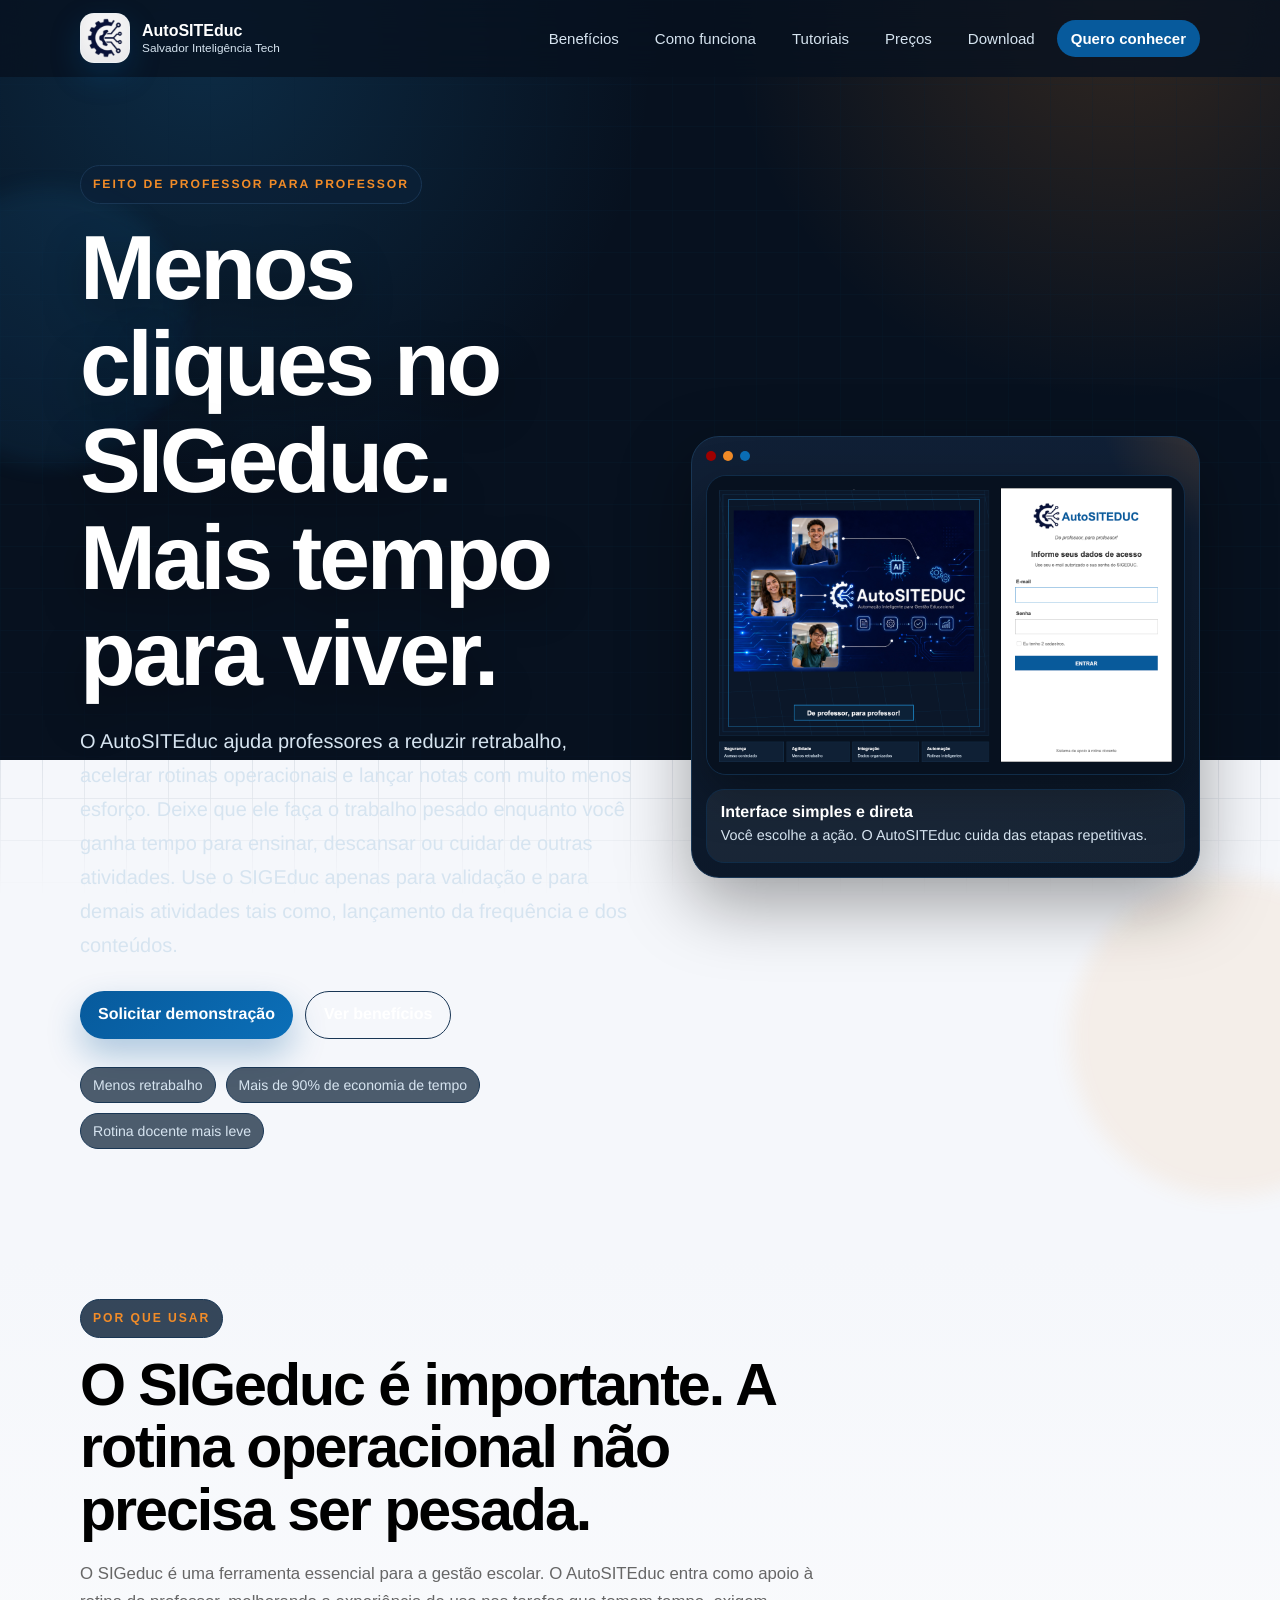
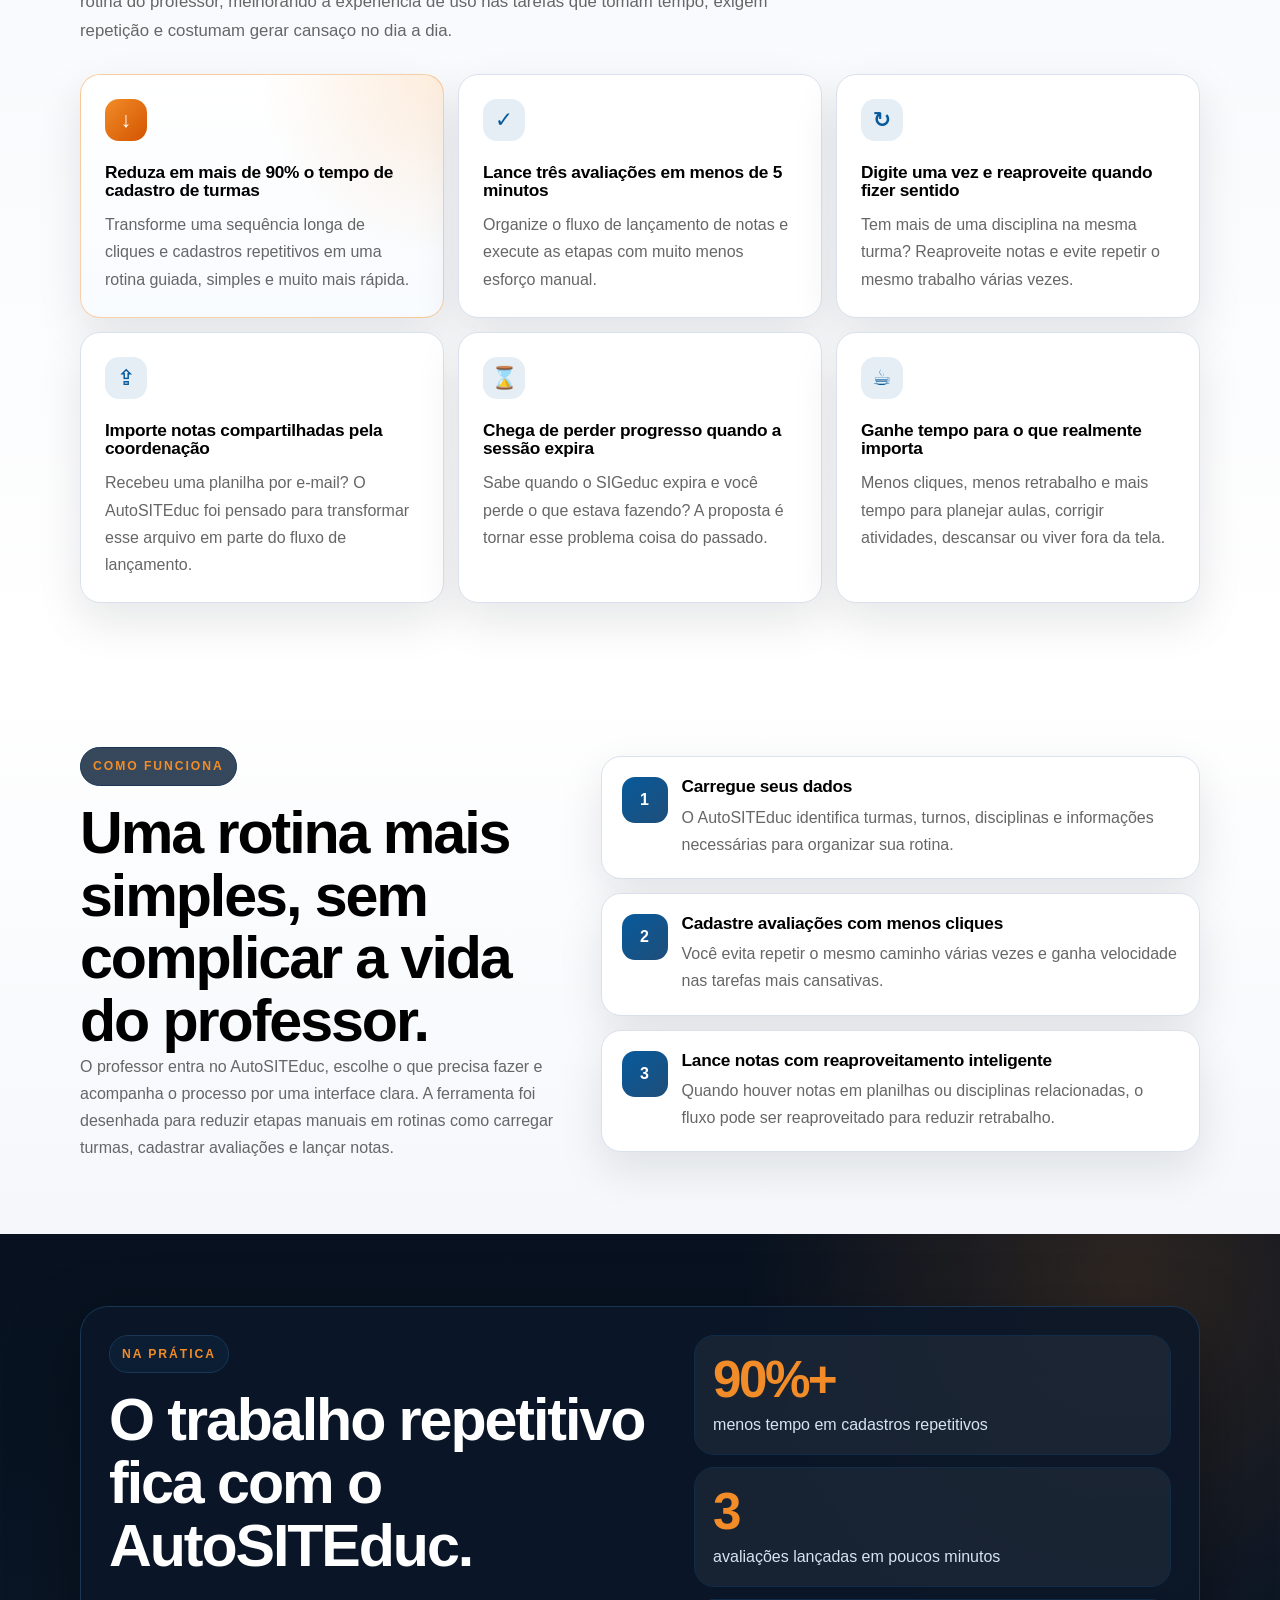
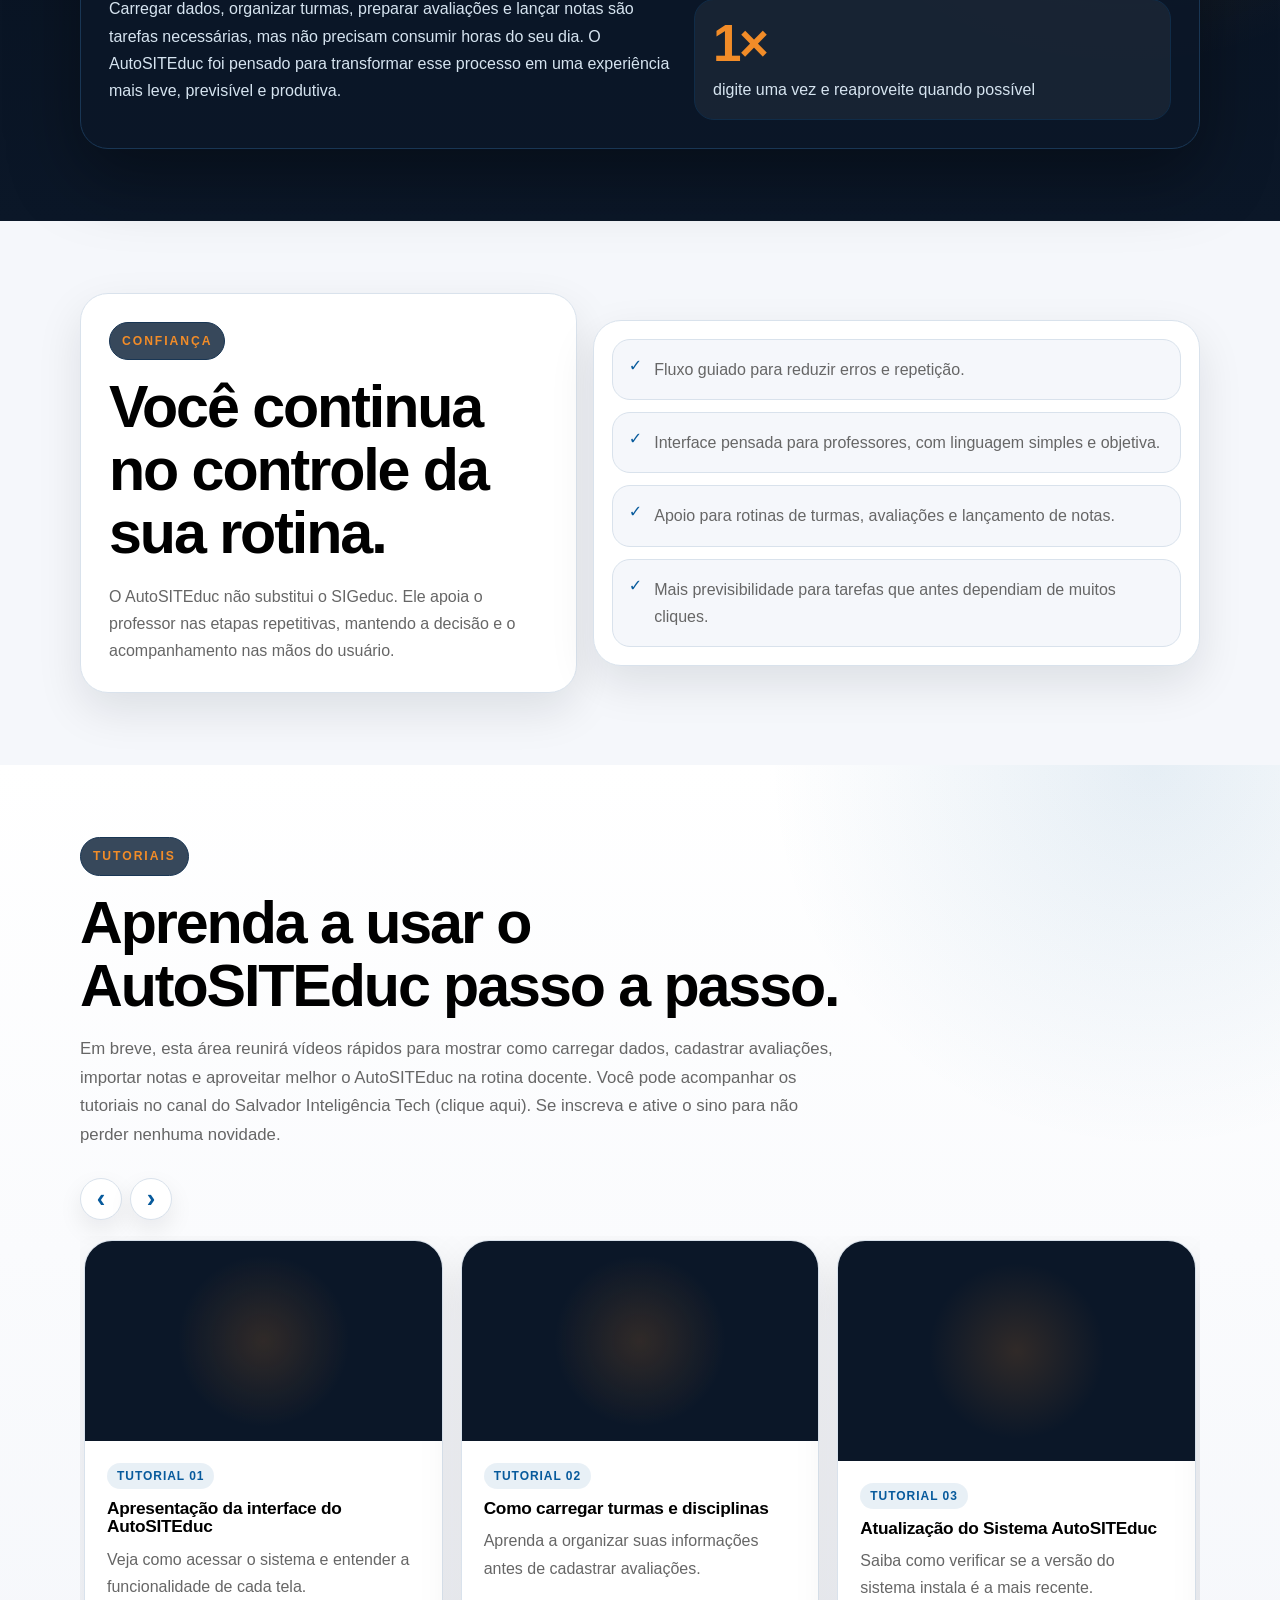
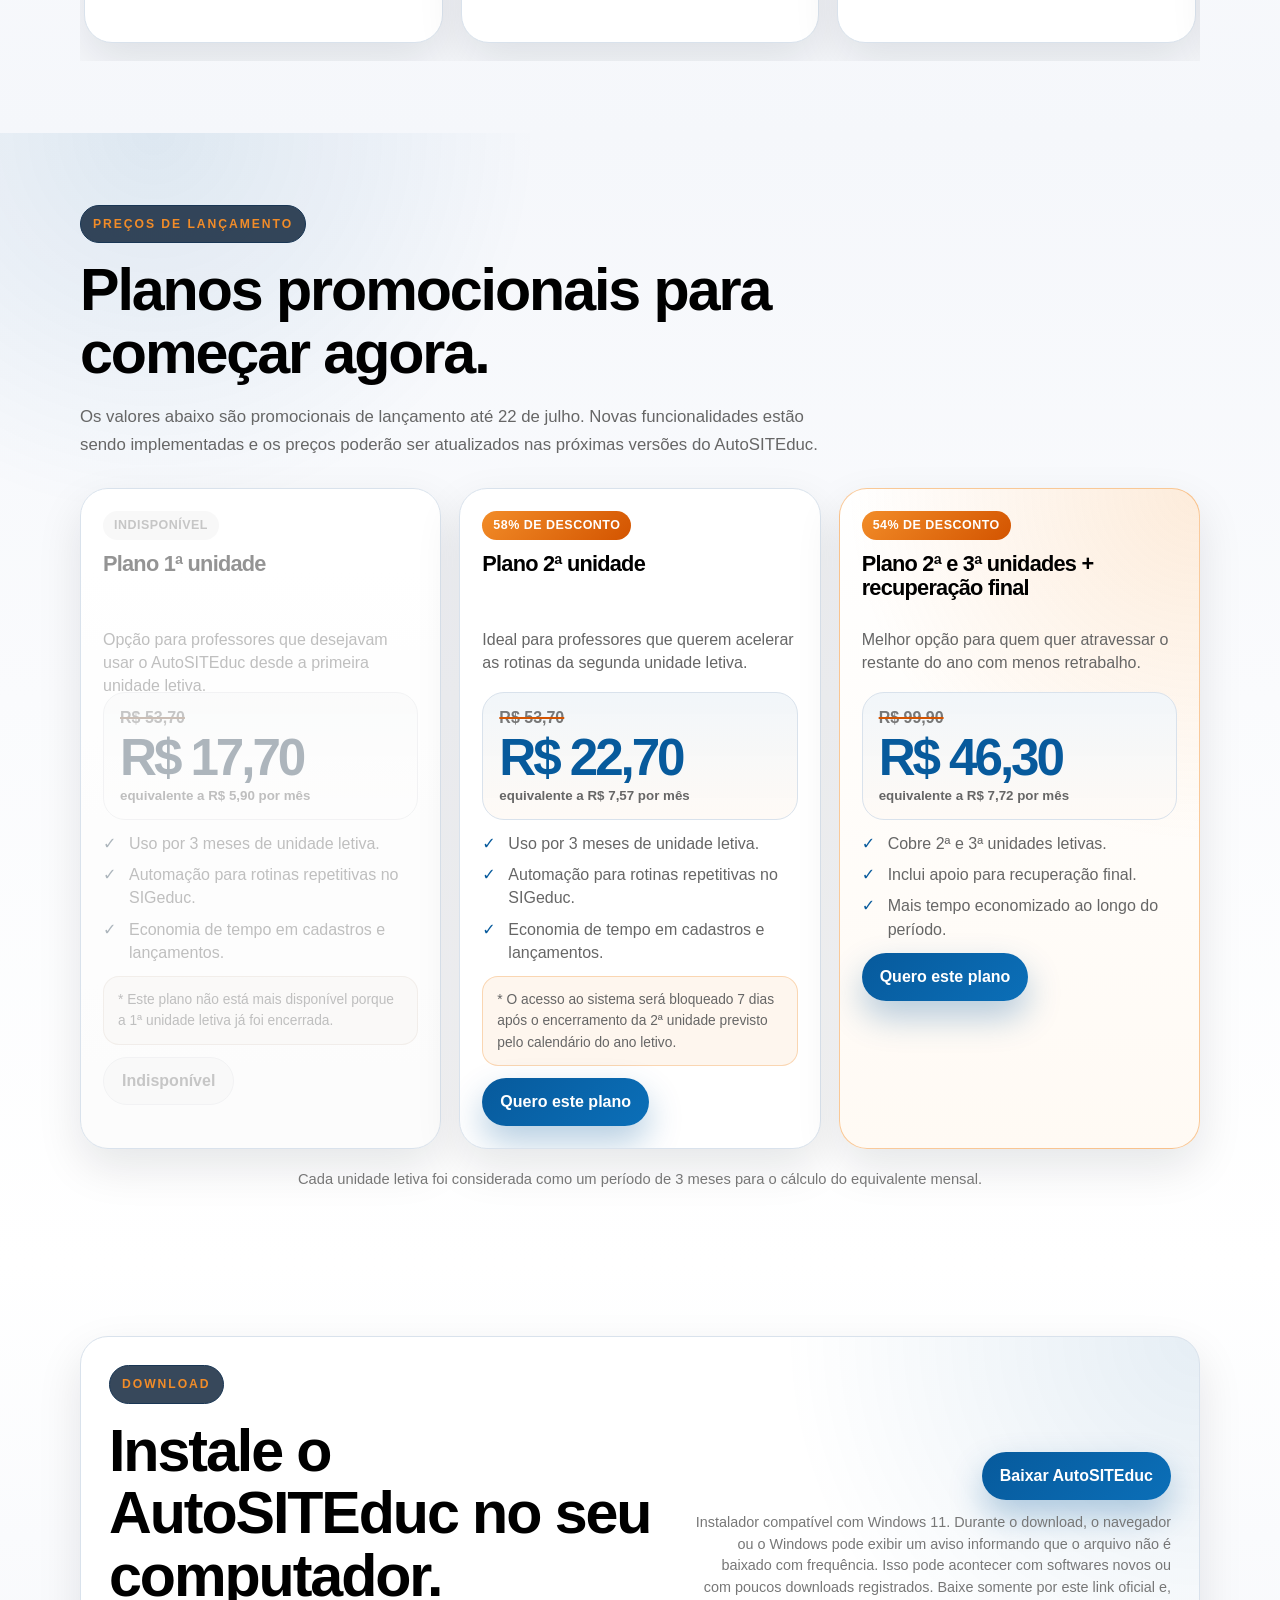
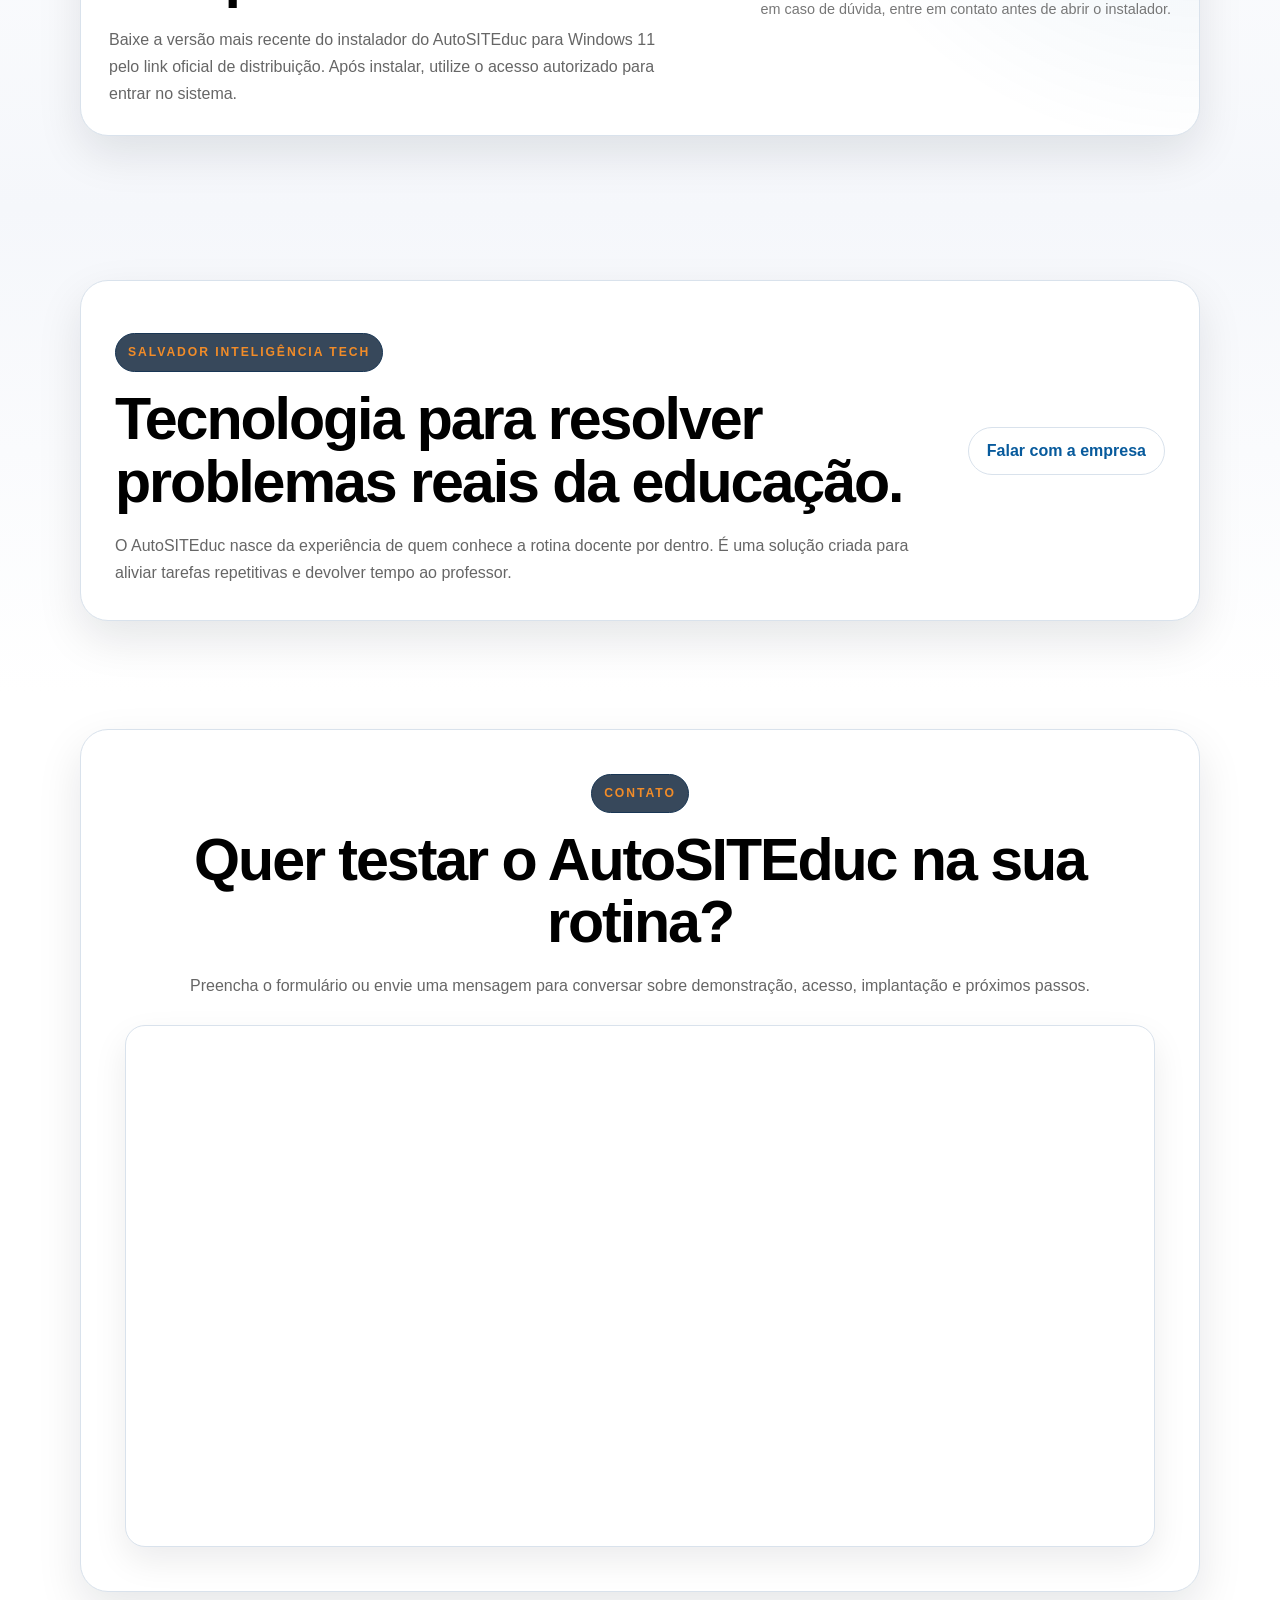
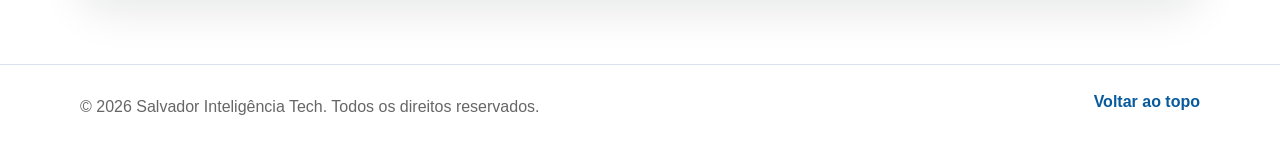
==== autositeduc/index.html @ c1555f50 "Agenda novos preços e atualiza download para v0.1.3" ====
<!doctype html>
<html lang="pt-BR">

<head>
  <meta charset="utf-8" />
  <meta name="viewport" content="width=device-width, initial-scale=1" />
  <meta name="theme-color" content="#07111f" />
  <title>AutoSITEduc | Menos cliques no SIGeduc, mais tempo para ensinar</title>
  <meta name="description"
    content="AutoSITEduc é uma ferramenta de apoio à rotina docente que reduz retrabalho, automatiza etapas repetitivas no SIGeduc e ajuda professores a economizar tempo no lançamento de notas." />
  <meta property="og:title" content="AutoSITEduc | Salvador Inteligência Tech" />
  <meta property="og:description"
    content="Menos cliques, menos retrabalho e mais tempo para o professor. Uma solução feita de professor para professor." />
  <meta property="og:type" content="website" />
  <link rel="icon" href="../assets/favicon.svg" type="image/svg+xml" />
  <link rel="stylesheet" href="../assets/styles.css?v=20260712-scheduled-pricing" />
</head>

<body>
  <a class="skip-link" href="#conteudo">Ir para o conteúdo</a>

  <header class="site-header" data-header>
    <nav class="nav" aria-label="Navegação principal">
      <a class="brand" href="#inicio" aria-label="AutoSITEduc - início">
        <span class="brand-logo-wrap"><img class="brand-logo" src="../assets/logo-autositeduc.png"
            alt="AutoSITEduc" /></span>
        <span class="brand-text">
          <strong>AutoSITEduc</strong>
          <small>Salvador Inteligência Tech</small>
        </span>
      </a>

      <button class="nav-toggle" type="button" aria-expanded="false" aria-controls="menu" data-nav-toggle>
        <span></span><span></span><span></span>
        <span class="sr-only">Abrir menu</span>
      </button>

      <div class="nav-menu" id="menu" data-nav-menu>
        <a href="#beneficios">Benefícios</a>
        <a href="#como-funciona">Como funciona</a>
        <a href="#tutoriais">Tutoriais</a>
        <a href="#precos">Preços</a>
        <a href="#download">Download</a>
        <a href="#contato" class="nav-cta">Quero conhecer</a>
      </div>
    </nav>
  </header>

  <main id="conteudo">
    <section class="hero" id="inicio">
      <div class="hero-glow hero-glow-one" aria-hidden="true"></div>
      <div class="hero-glow hero-glow-two" aria-hidden="true"></div>

      <div class="container hero-grid">
        <div class="hero-copy reveal">
          <p class="eyebrow">Feito de professor para professor</p>
          <h1 class="hero-title">Menos cliques no SIGeduc. Mais tempo para viver.</h1>
          <p class="hero-lead">
            O AutoSITEduc ajuda professores a reduzir retrabalho, acelerar rotinas operacionais e lançar notas com muito
            menos esforço. Deixe que ele faça o trabalho pesado enquanto você ganha tempo para ensinar, descansar ou
            cuidar de outras atividades. Use o SIGEduc apenas para validação e para demais atividades tais como,
            lançamento
            da frequência e dos conteúdos.
          </p>
          <div class="hero-actions">
            <a class="button button-primary" href="#contato">Solicitar demonstração</a>
            <a class="button button-ghost" href="#beneficios">Ver benefícios</a>
          </div>
          <div class="trust-row" aria-label="Diferenciais principais">
            <span>Menos retrabalho</span>
            <span>Mais de 90% de economia de tempo</span>
            <span>Rotina docente mais leve</span>
          </div>
        </div>

        <div class="app-preview reveal" aria-label="Tela de login do AutoSITEduc">
          <div class="preview-window-bar">
            <span></span><span></span><span></span>
          </div>
          <img src="../assets/login-tela.jpg" alt="Tela de login do software AutoSITEduc" />
          <div class="preview-caption">
            <strong>Interface simples e direta</strong>
            <span>Você escolhe a ação. O AutoSITEduc cuida das etapas repetitivas.</span>
          </div>
        </div>
      </div>
    </section>

    <section class="section section-tight benefits-section" id="beneficios">
      <div class="container">
        <div class="section-heading reveal">
          <p class="eyebrow">Por que usar</p>
          <h2>O SIGeduc é importante. A rotina operacional não precisa ser pesada.</h2>
          <p>
            O SIGeduc é uma ferramenta essencial para a gestão escolar. O AutoSITEduc entra como apoio à rotina do
            professor, melhorando a experiência de uso nas tarefas que tomam tempo, exigem repetição e costumam gerar
            cansaço no dia a dia.
          </p>
        </div>

        <div class="benefit-grid">
          <article class="benefit-card benefit-card-highlight reveal">
            <span class="benefit-icon">↓</span>
            <h3>Reduza em mais de 90% o tempo de cadastro de turmas</h3>
            <p>
              Transforme uma sequência longa de cliques e cadastros repetitivos em uma rotina guiada, simples e muito
              mais
              rápida.
            </p>
          </article>

          <article class="benefit-card reveal">
            <span class="benefit-icon">✓</span>
            <h3>Lance três avaliações em menos de 5 minutos</h3>
            <p>
              Organize o fluxo de lançamento de notas e execute as etapas com muito menos esforço manual.
            </p>
          </article>

          <article class="benefit-card reveal">
            <span class="benefit-icon">↻</span>
            <h3>Digite uma vez e reaproveite quando fizer sentido</h3>
            <p>
              Tem mais de uma disciplina na mesma turma? Reaproveite notas e evite repetir o mesmo trabalho várias
              vezes.
            </p>
          </article>

          <article class="benefit-card reveal">
            <span class="benefit-icon">⇪</span>
            <h3>Importe notas compartilhadas pela coordenação</h3>
            <p>
              Recebeu uma planilha por e-mail? O AutoSITEduc foi pensado para transformar esse arquivo em parte do fluxo
              de lançamento.
            </p>
          </article>

          <article class="benefit-card reveal">
            <span class="benefit-icon">⌛</span>
            <h3>Chega de perder progresso quando a sessão expira</h3>
            <p>
              Sabe quando o SIGeduc expira e você perde o que estava fazendo? A proposta é tornar esse problema coisa do
              passado.
            </p>
          </article>

          <article class="benefit-card reveal">
            <span class="benefit-icon">☕</span>
            <h3>Ganhe tempo para o que realmente importa</h3>
            <p>
              Menos cliques, menos retrabalho e mais tempo para planejar aulas, corrigir atividades, descansar ou viver
              fora da tela.
            </p>
          </article>
        </div>
      </div>
    </section>

    <section class="section split-section" id="como-funciona">
      <div class="container split-grid">
        <div class="reveal">
          <p class="eyebrow">Como funciona</p>
          <h2>Uma rotina mais simples, sem complicar a vida do professor.</h2>
          <p>
            O professor entra no AutoSITEduc, escolhe o que precisa fazer e acompanha o processo por uma interface
            clara.
            A ferramenta foi desenhada para reduzir etapas manuais em rotinas como carregar turmas, cadastrar avaliações
            e
            lançar notas.
          </p>
        </div>
        <div class="timeline reveal">
          <div class="timeline-item">
            <span>1</span>
            <div>
              <h3>Carregue seus dados</h3>
              <p>O AutoSITEduc identifica turmas, turnos, disciplinas e informações necessárias para organizar sua
                rotina.</p>
            </div>
          </div>
          <div class="timeline-item">
            <span>2</span>
            <div>
              <h3>Cadastre avaliações com menos cliques</h3>
              <p>Você evita repetir o mesmo caminho várias vezes e ganha velocidade nas tarefas mais cansativas.</p>
            </div>
          </div>
          <div class="timeline-item">
            <span>3</span>
            <div>
              <h3>Lance notas com reaproveitamento inteligente</h3>
              <p>Quando houver notas em planilhas ou disciplinas relacionadas, o fluxo pode ser reaproveitado para
                reduzir retrabalho.</p>
            </div>
          </div>
        </div>
      </div>
    </section>

    <section class="section proof-section">
      <div class="container proof-card reveal">
        <div>
          <p class="eyebrow">Na prática</p>
          <h2>O trabalho repetitivo fica com o AutoSITEduc.</h2>
          <p>
            Carregar dados, organizar turmas, preparar avaliações e lançar notas são tarefas necessárias, mas não
            precisam
            consumir horas do seu dia. O AutoSITEduc foi pensado para transformar esse processo em uma experiência mais
            leve, previsível e produtiva.
          </p>
        </div>
        <div class="proof-metrics" aria-label="Resumo de benefícios">
          <div><strong>90%+</strong><span>menos tempo em cadastros repetitivos</span></div>
          <div><strong>3</strong><span>avaliações lançadas em poucos minutos</span></div>
          <div><strong>1×</strong><span>digite uma vez e reaproveite quando possível</span></div>
        </div>
      </div>
    </section>

    <section class="section security" id="seguranca">
      <div class="container security-grid">
        <div class="security-card reveal">
          <p class="eyebrow">Confiança</p>
          <h2>Você continua no controle da sua rotina.</h2>
          <p>
            O AutoSITEduc não substitui o SIGeduc. Ele apoia o professor nas etapas repetitivas, mantendo a decisão e o
            acompanhamento nas mãos do usuário.
          </p>
        </div>
        <div class="check-list reveal">
          <div><span>✓</span>
            <p>Fluxo guiado para reduzir erros e repetição.</p>
          </div>
          <div><span>✓</span>
            <p>Interface pensada para professores, com linguagem simples e objetiva.</p>
          </div>
          <div><span>✓</span>
            <p>Apoio para rotinas de turmas, avaliações e lançamento de notas.</p>
          </div>
          <div><span>✓</span>
            <p>Mais previsibilidade para tarefas que antes dependiam de muitos cliques.</p>
          </div>
        </div>
      </div>
    </section>

    <section class="section tutorials-section" id="tutoriais">
      <div class="container">
        <div class="section-heading reveal">
          <p class="eyebrow">Tutoriais</p>
          <h2>Aprenda a usar o AutoSITEduc passo a passo.</h2>
          <p>
            Em breve, esta área reunirá vídeos rápidos para mostrar como carregar dados, cadastrar avaliações, importar
            notas e aproveitar melhor o AutoSITEduc na rotina docente. Você pode acompanhar os tutoriais no canal do <a
              href="https://youtube.com/playlist?list=PLCahx-cNMJjI&si=I9klFUImLLThUMnD">
              Salvador Inteligência Tech (clique aqui)</a>. Se inscreva e ative o sino para não perder nenhuma novidade.
          </p>
        </div>

        <div class="tutorial-carousel reveal" aria-label="Carrossel de vídeos tutoriais">
          <div class="tutorial-carousel-head">
            <!-- <span>Vídeos tutoriais em breve</span> -->
            <div class="tutorial-controls" aria-label="Controles do carrossel de tutoriais">
              <button type="button" class="tutorial-control" data-tutorial-prev aria-label="Vídeo anterior">‹</button>
              <button type="button" class="tutorial-control" data-tutorial-next aria-label="Próximo vídeo">›</button>
            </div>
          </div>

          <div class="tutorial-track" data-tutorial-track>
            <article class="tutorial-card">
              <div class="video-frame">
                <iframe width="560" height="315" src="https://www.youtube.com/embed/MTvOZX81EJs?si=ZhfHqTO9qQbUM1sv"
                  title="YouTube video player" frameborder="0"
                  allow="accelerometer; autoplay; clipboard-write; encrypted-media; gyroscope; picture-in-picture; web-share"
                  referrerpolicy="strict-origin-when-cross-origin" allowfullscreen></iframe>
              </div>
              <div class="tutorial-content">
                <span>Tutorial 01</span>
                <h3>Apresentação da interface do AutoSITEduc</h3>
                <p>Veja como acessar o sistema e entender a funcionalidade de cada tela.</p>
              </div>
            </article>

            <article class="tutorial-card">
              <div class="video-frame">
                <iframe width="560" height="315" src="https://www.youtube.com/embed/M6dfP2tDxaE?si=ImlTOxocQU8SEERa"
                  title="YouTube video player" frameborder="0"
                  allow="accelerometer; autoplay; clipboard-write; encrypted-media; gyroscope; picture-in-picture; web-share"
                  allowfullscreen></iframe>
              </div>

              <div class="tutorial-content">
                <span>Tutorial 02</span>
                <h3>Como carregar turmas e disciplinas</h3>
                <p>Aprenda a organizar suas informações antes de cadastrar avaliações.</p>
              </div>
            </article>

            <article class="tutorial-card">
              <div class="video-frame video-coming-soon">
                <iframe width="560" height="315" src="https://www.youtube.com/embed/Om00sab73MM?si=Lpj5up9HGSR-aSTA"
                  title="YouTube video player" frameborder="0"
                  allow="accelerometer; autoplay; clipboard-write; encrypted-media; gyroscope; picture-in-picture; web-share"
                  referrerpolicy="strict-origin-when-cross-origin" allowfullscreen></iframe>
              </div>
              <div class="tutorial-content">
                <span>Tutorial 03</span>
                <h3>Atualização do Sistema AutoSITEduc</h3>
                <p>Saiba como verificar se a versão do sistema instala é a mais recente.</p>
              </div>
            </article>

            <article class="tutorial-card">
              <div class="video-frame video-coming-soon">
                <span>Em breve</span>
              </div>
              <div class="tutorial-content">
                <span>Tutorial 04S</span>
                <h3>Como lançar notas com menos retrabalho</h3>
                <p>Veja como usar o fluxo de lançamento para economizar tempo.</p>
              </div>
            </article>




          </div>
        </div>
      </div>
    </section>

    <section class="section pricing-section" id="precos">
      <div class="container">
        <div class="section-heading reveal">
          <p class="eyebrow">Preços de lançamento</p>
          <h2>Planos promocionais para começar agora.</h2>
          <p>
            Os valores abaixo são promocionais de lançamento até 22 de julho. Novas funcionalidades estão sendo
            implementadas e os preços
            poderão ser atualizados nas próximas versões do AutoSITEduc.
          </p>
        </div>

        <div class="launch-countdown reveal" data-launch-countdown data-deadline="2026-07-22T23:59:59-03:00" hidden>
          <div class="launch-countdown-content">
            <p class="launch-countdown-eyebrow">Oferta por tempo limitado</p>
            <h3>Aproveite os preços promocionais antes da atualização.</h3>
            <p>
              Garanta seu acesso ao AutoSITEduc pelo valor de lançamento. Quando o prazo terminar, os planos poderão
              receber novos preços.
            </p>
          </div>

          <div class="launch-countdown-clock" aria-label="Tempo restante da promoção">
            <div class="launch-countdown-unit">
              <strong data-countdown-days>00</strong>
              <span>dias</span>
            </div>
            <div class="launch-countdown-unit">
              <strong data-countdown-hours>00</strong>
              <span>horas</span>
            </div>
            <div class="launch-countdown-unit">
              <strong data-countdown-minutes>00</strong>
              <span>minutos</span>
            </div>
            <div class="launch-countdown-unit">
              <strong data-countdown-seconds>00</strong>
              <span>segundos</span>
            </div>
          </div>

          <p class="launch-countdown-status" data-countdown-status aria-live="polite">
            Calculando o tempo restante da promoção...
          </p>

          <a class="button button-primary launch-countdown-action" href="#contato">
            Quero aproveitar o preço promocional
          </a>
        </div>

        <div class="pricing-restricted-message" data-pricing-restricted-message hidden>
          <strong>Preços temporariamente indisponíveis</strong>
          <p>
            Os valores e as opções de contratação voltarão a ser exibidos após as 17:30 deste sábado,
            no horário de Salvador, Bahia.
          </p>
        </div>

        <div class="pricing-grid" data-pricing-grid>
          <article class="pricing-card pricing-card-unavailable reveal">
            <div class="pricing-badge pricing-badge-unavailable">Indisponível</div>
            <h3>Plano 1ª unidade</h3>
            <p class="pricing-description">
              Opção para professores que desejavam usar o AutoSITEduc desde a primeira unidade letiva.
            </p>

            <div class="price-block">
              <span class="old-price">R$ 53,70</span>
              <strong>R$ 17,70</strong>
              <small>equivalente a R$ 5,90 por mês</small>
            </div>

            <ul class="pricing-list">
              <li>Uso por 3 meses de unidade letiva.</li>
              <li>Automação para rotinas repetitivas no SIGeduc.</li>
              <li>Economia de tempo em cadastros e lançamentos.</li>
            </ul>

            <p class="pricing-card-note">
              * Este plano não está mais disponível porque a 1ª unidade letiva já foi encerrada.
            </p>

            <span class="button button-disabled" aria-disabled="true">Indisponível</span>
          </article>

          <article
            class="pricing-card reveal"
            data-pricing-card
            data-price-change="2026-07-23T00:00:00-03:00">
            <div
              class="pricing-badge"
              data-price-badge
              data-price-before="67% de desconto"
              data-price-after="58% de desconto">67% de desconto</div>
            <h3>Plano 2ª unidade</h3>
            <p class="pricing-description">
              Ideal para professores que querem acelerar as rotinas da segunda unidade letiva.
            </p>

            <div class="price-block">
              <span class="old-price">R$ 53,70</span>
              <strong
                data-current-price
                data-price-before="R$ 17,70"
                data-price-after="R$ 22,70">R$ 17,70</strong>
              <small
                data-monthly-price
                data-price-before="equivalente a R$ 5,90 por mês"
                data-price-after="equivalente a R$ 7,57 por mês">equivalente a R$ 5,90 por mês</small>
            </div>

            <ul class="pricing-list">
              <li>Uso por 3 meses de unidade letiva.</li>
              <li>Automação para rotinas repetitivas no SIGeduc.</li>
              <li>Economia de tempo em cadastros e lançamentos.</li>
            </ul>

            <p class="pricing-card-note">
              * O acesso ao sistema será bloqueado 7 dias após o encerramento da 2ª unidade previsto pelo calendário do
              ano letivo.
            </p>

            <a class="button button-primary" href="#contato">Quero este plano</a>
          </article>

          <article
            class="pricing-card pricing-card-featured reveal"
            data-pricing-card
            data-price-change="2026-07-23T00:00:00-03:00">
            <div
              class="pricing-badge"
              data-price-badge
              data-price-before="59% de desconto"
              data-price-after="54% de desconto">59% de desconto</div>
            <h3>Plano 2ª e 3ª unidades + recuperação final</h3>
            <p class="pricing-description">
              Melhor opção para quem quer atravessar o restante do ano com menos retrabalho.
            </p>

            <div class="price-block">
              <span class="old-price">R$ 99,90</span>
              <strong
                data-current-price
                data-price-before="R$ 41,30"
                data-price-after="R$ 46,30">R$ 41,30</strong>
              <small
                data-monthly-price
                data-price-before="equivalente a R$ 6,88 por mês"
                data-price-after="equivalente a R$ 7,72 por mês">equivalente a R$ 6,88 por mês</small>
            </div>

            <ul class="pricing-list">
              <li>Cobre 2ª e 3ª unidades letivas.</li>
              <li>Inclui apoio para recuperação final.</li>
              <li>Mais tempo economizado ao longo do período.</li>
            </ul>

            <a class="button button-primary" href="#contato">Quero este plano</a>
          </article>
        </div>

        <p class="pricing-note reveal" data-pricing-note>
          Cada unidade letiva foi considerada como um período de 3 meses para o cálculo do equivalente mensal.
        </p>
      </div>
    </section>

    <section class="section download-section" id="download">
      <div class="container download-card reveal">
        <div>
          <p class="eyebrow">Download</p>
          <h2>Instale o AutoSITEduc no seu computador.</h2>
          <p>
            Baixe a versão mais recente do instalador do AutoSITEduc para Windows 11 pelo link oficial de distribuição.
            Após instalar, utilize o acesso autorizado para entrar no sistema.
          </p>
        </div>
        <div class="download-actions">
          <a class="button button-primary"
            href="https://github.com/salvadorinteligenciatech/autositeduc-releases/releases/download/v0.1.3/AutoSITEduc_Setup_0.1.3.exe"
            download>Baixar AutoSITEduc</a>
          <span class="download-note">
            Instalador compatível com Windows 11. Durante o download, o navegador ou o Windows pode exibir um aviso
            informando que o arquivo não é baixado com frequência. Isso pode acontecer com softwares novos ou com poucos
            downloads registrados. Baixe somente por este link oficial e, em caso de dúvida, entre em contato antes de
            abrir o instalador.
          </span>
        </div>
      </div>
    </section>

    <section class="section company-section">
      <div class="container company-card reveal">
        <div>
          <p class="eyebrow">Salvador Inteligência Tech</p>
          <h2>Tecnologia para resolver problemas reais da educação.</h2>
          <p>
            O AutoSITEduc nasce da experiência de quem conhece a rotina docente por dentro. É uma solução criada para
            aliviar tarefas repetitivas e devolver tempo ao professor.
          </p>
        </div>
        <a class="button button-ghost" href="#contato">Falar com a empresa</a>
      </div>
    </section>

    <section class="section contact-section" id="contato">
      <div class="container contact-card reveal">
        <p class="eyebrow">Contato</p>
        <h2>Quer testar o AutoSITEduc na sua rotina?</h2>
        <p>
          Preencha o formulário ou envie uma mensagem para conversar sobre demonstração, acesso, implantação e próximos
          passos.
        </p>

        <div class="tally-embed" aria-label="Formulário de contato AutoSITEduc">
          <iframe
            data-tally-src="https://tally.so/embed/NpgLAl?alignLeft=1&hideTitle=1&transparentBackground=1&dynamicHeight=1"
            loading="lazy" width="100%" height="520" frameborder="0" marginheight="0" marginwidth="0"
            title="Formulário de contato AutoSITEduc">
          </iframe>
        </div>

      </div>
    </section>
  </main>

  <footer class="footer">
    <div class="container footer-grid">
      <p>© <span data-year></span> Salvador Inteligência Tech. Todos os direitos reservados.</p>
      <a href="#inicio">Voltar ao topo</a>
    </div>
  </footer>

  <script async src="https://tally.so/widgets/embed.js"></script>
  <script src="../assets/main.js?v=20260712-scheduled-pricing"></script>
  <!-- deploy-refresh: 79e15d5 -->
</body>

</html>
---- assets/styles.css ----
:root {
  /* Paleta alinhada ao tema visual do AutoSITEduc */
  --bg: #07111f;
  --panel: #0b1728;
  --panel-2: #101f35;

  --brand-blue: #075a9c;
  --brand-blue-hover: #0b6fb8;
  --header-blue: #1f4e79;

  --accent: #f28c28;
  --accent-2: #1f86c7;

  --content-bg: #f5f7fb;
  --content-card: #ffffff;
  --content-border: #d9e2ec;

  --text: #333333;
  --text-dark: #000000;
  --muted: #666666;
  --muted-2: #777777;

  --text-on-dark: #ffffff;
  --text-soft-on-dark: #d6e4f0;

  --hero-border: #193654;
  --hero-inner-border: #102c48;
  --hero-grid-1: #0f2b45;
  --hero-grid-2: #0c263e;
  --hero-badge: #0c2037;

  --danger: #a00000;
  --logout: #d35400;

  --line-dark: rgba(214, 228, 240, 0.16);
  --line-light: #d9e2ec;

  --shadow-dark: 0 26px 70px rgba(0, 0, 0, 0.36);
  --shadow-card: 0 18px 45px rgba(7, 17, 31, 0.1);

  --radius-xl: 28px;
  --radius-lg: 20px;
  --radius-md: 14px;

  --max: 1120px;
}

/* Reset básico */
* {
  box-sizing: border-box;
}

html {
  scroll-behavior: smooth;
}

body {
  margin: 0;
  min-height: 100vh;
  font-family:
    Arial,
    ui-sans-serif,
    system-ui,
    -apple-system,
    BlinkMacSystemFont,
    "Segoe UI",
    sans-serif;
  color: var(--text);
  background: var(--content-bg);
}

body::before {
  content: "";
  position: fixed;
  inset: 0;
  z-index: -2;
  background:
    radial-gradient(
      circle at 16% 6%,
      rgba(31, 134, 199, 0.22),
      transparent 28rem
    ),
    radial-gradient(
      circle at 88% 0%,
      rgba(242, 140, 40, 0.18),
      transparent 25rem
    ),
    linear-gradient(180deg, var(--bg) 0 760px, var(--content-bg) 760px 100%);
}

body::after {
  content: "";
  position: fixed;
  inset: 0;
  z-index: -1;
  opacity: 0.24;
  background-image:
    linear-gradient(rgba(15, 43, 69, 0.7) 1px, transparent 1px),
    linear-gradient(90deg, rgba(12, 38, 62, 0.7) 1px, transparent 1px);
  background-size: 42px 42px;
  mask-image: linear-gradient(180deg, #000 0 620px, transparent 900px);
  pointer-events: none;
}

a {
  color: inherit;
  text-decoration: none;
}

p {
  color: var(--muted);
  line-height: 1.7;
  margin: 0;
}

h1,
h2,
h3 {
  margin: 0;
  line-height: 1.06;
  letter-spacing: -0.035em;
}

h1 {
  color: var(--text-on-dark);
  font-size: clamp(2.55rem, 11vw, 5.7rem);
}

h2 {
  color: var(--text-dark);
  font-size: clamp(1.95rem, 7vw, 3.7rem);
}

h3 {
  color: var(--text-dark);
  font-size: 1.08rem;
  letter-spacing: -0.015em;
}

/* Correção forte do contraste do hero */
.hero h1,
.hero h1 *,
.hero-title,
.hero-title * {
  color: var(--text-on-dark) !important;
  -webkit-text-fill-color: var(--text-on-dark) !important;
  text-shadow: 0 16px 42px rgba(0, 0, 0, 0.35);
}

.hero .hero-lead,
.hero .hero-lead * {
  color: var(--text-soft-on-dark) !important;
  -webkit-text-fill-color: var(--text-soft-on-dark) !important;
}

.container {
  width: min(100% - 32px, var(--max));
  margin-inline: auto;
}

.skip-link,
.sr-only {
  position: absolute;
  width: 1px;
  height: 1px;
  padding: 0;
  margin: -1px;
  overflow: hidden;
  clip: rect(0, 0, 0, 0);
  white-space: nowrap;
  border: 0;
}

.skip-link:focus {
  position: fixed;
  z-index: 999;
  width: auto;
  height: auto;
  margin: 16px;
  padding: 12px 16px;
  background: var(--content-card);
  color: var(--bg);
  border-radius: 999px;
  clip: auto;
}

/* Header */
.site-header {
  position: sticky;
  top: 0;
  z-index: 50;
  backdrop-filter: blur(18px);
  background: rgba(7, 17, 31, 0.78);
  border-bottom: 1px solid transparent;
  transition:
    border-color 0.2s ease,
    background 0.2s ease;
}

.site-header.is-scrolled {
  border-bottom-color: var(--hero-border);
  background: rgba(7, 17, 31, 0.92);
}

.nav {
  width: min(100% - 32px, var(--max));
  margin-inline: auto;
  min-height: 76px;
  display: flex;
  align-items: center;
  justify-content: space-between;
  gap: 18px;
}

.brand {
  display: inline-flex;
  align-items: center;
  gap: 12px;
}

.brand-mark {
  width: 44px;
  height: 44px;
  display: grid;
  place-items: center;
  border-radius: 13px;
  color: var(--text-on-dark);
  font-weight: 900;
  background: linear-gradient(135deg, var(--brand-blue), var(--header-blue));
  border: 1px solid rgba(214, 228, 240, 0.2);
  box-shadow:
    0 12px 30px rgba(7, 90, 156, 0.34),
    inset 0 -8px 18px rgba(0, 0, 0, 0.16);
}

.brand-text {
  display: grid;
  gap: 1px;
}

.brand-text strong {
  color: var(--text-on-dark);
  font-size: 1rem;
}

.brand-text small {
  color: var(--text-soft-on-dark);
  font-size: 0.74rem;
}

.nav-menu {
  display: flex;
  align-items: center;
  gap: 8px;
}

.nav-menu a {
  color: var(--text-soft-on-dark);
  padding: 10px 14px;
  border-radius: 999px;
  font-size: 0.94rem;
  transition:
    color 0.2s ease,
    background 0.2s ease;
}

.nav-menu a:hover {
  color: var(--text-on-dark);
  background: rgba(255, 255, 255, 0.08);
}

.nav-menu .nav-cta {
  color: var(--text-on-dark);
  background: var(--brand-blue);
  font-weight: 800;
}

.nav-menu .nav-cta:hover {
  color: var(--text-on-dark);
  background: var(--brand-blue-hover);
}

.nav-toggle {
  display: none;
  width: 44px;
  height: 44px;
  border: 1px solid var(--hero-border);
  border-radius: 14px;
  background: rgba(255, 255, 255, 0.06);
}

.nav-toggle span:not(.sr-only) {
  display: block;
  width: 18px;
  height: 2px;
  background: var(--text-on-dark);
  margin: 4px auto;
  border-radius: 999px;
}

/* Hero */
.hero {
  position: relative;
  overflow: hidden;
  padding: 54px 0 80px;
}

.hero-grid {
  display: grid;
  gap: 34px;
  align-items: center;
}

.eyebrow {
  display: inline-flex;
  width: fit-content;
  color: var(--accent);
  background: rgba(12, 32, 55, 0.82);
  border: 1px solid var(--hero-border);
  border-radius: 999px;
  padding: 8px 12px;
  text-transform: uppercase;
  letter-spacing: 0.16em;
  font-size: 0.76rem;
  font-weight: 900;
  margin-bottom: 16px;
}

.hero-lead {
  margin-top: 22px;
  color: var(--text-soft-on-dark);
  font-size: clamp(1.06rem, 4vw, 1.25rem);
  max-width: 680px;
}

.hero-actions,
.contact-actions {
  display: flex;
  flex-wrap: wrap;
  gap: 12px;
  margin-top: 28px;
}

.button {
  min-height: 48px;
  display: inline-flex;
  align-items: center;
  justify-content: center;
  padding: 13px 18px;
  border-radius: 999px;
  font-weight: 800;
  transition:
    transform 0.2s ease,
    box-shadow 0.2s ease,
    border-color 0.2s ease,
    background 0.2s ease;
}

.button:hover {
  transform: translateY(-2px);
}

.button-primary {
  color: var(--text-on-dark);
  background: linear-gradient(
    135deg,
    var(--brand-blue),
    var(--brand-blue-hover)
  );
  box-shadow: 0 16px 34px rgba(7, 90, 156, 0.3);
}

.button-primary:hover {
  background: linear-gradient(135deg, var(--brand-blue-hover), var(--accent-2));
}

.button-disabled {
  color: var(--muted-2);
  border: 1px solid var(--content-border);
  background: #f1f1f1;
  box-shadow: none;
  cursor: not-allowed;
}

.button-disabled:hover {
  transform: none;
}

.button-ghost {
  color: var(--text-on-dark);
  border: 1px solid var(--hero-border);
  background: rgba(255, 255, 255, 0.055);
}

.button-ghost:hover {
  border-color: rgba(242, 140, 40, 0.55);
  background: rgba(242, 140, 40, 0.1);
}

.trust-row {
  display: flex;
  flex-wrap: wrap;
  gap: 10px;
  margin-top: 28px;
}

.trust-row span {
  color: var(--text-soft-on-dark);
  border: 1px solid var(--hero-border);
  background: rgba(12, 32, 55, 0.72);
  border-radius: 999px;
  padding: 9px 12px;
  font-size: 0.88rem;
}

.hero-glow {
  position: absolute;
  border-radius: 999px;
  filter: blur(10px);
  opacity: 0.5;
  pointer-events: none;
}

.hero-glow-one {
  width: 280px;
  height: 280px;
  background: rgba(31, 134, 199, 0.2);
  left: -90px;
  top: 110px;
}

.hero-glow-two {
  width: 320px;
  height: 320px;
  background: rgba(242, 140, 40, 0.17);
  right: -110px;
  bottom: 60px;
}

/* Card do produto */
.product-card {
  border: 1px solid var(--hero-border);
  border-radius: var(--radius-xl);
  padding: 18px;
  background:
    linear-gradient(180deg, rgba(16, 31, 53, 0.96), rgba(11, 23, 40, 0.96)),
    linear-gradient(135deg, var(--hero-grid-1), var(--hero-grid-2));
  box-shadow: var(--shadow-dark);
  overflow: hidden;
  position: relative;
}

.product-card::before {
  content: "";
  position: absolute;
  inset: -42% -42% auto auto;
  width: 275px;
  height: 275px;
  background: radial-gradient(
    circle,
    rgba(242, 140, 40, 0.28),
    transparent 70%
  );
}

.window-bar {
  display: flex;
  gap: 7px;
  margin-bottom: 20px;
  position: relative;
}

.window-bar span {
  width: 10px;
  height: 10px;
  border-radius: 999px;
  background: var(--line-dark);
}

.window-bar span:nth-child(1) {
  background: var(--danger);
}

.window-bar span:nth-child(2) {
  background: var(--accent);
}

.window-bar span:nth-child(3) {
  background: var(--brand-blue-hover);
}

.dashboard-top {
  position: relative;
  display: flex;
  align-items: flex-start;
  justify-content: space-between;
  gap: 16px;
  border-bottom: 1px solid var(--hero-inner-border);
  padding-bottom: 18px;
}

.dashboard-top p {
  font-size: 0.85rem;
  color: var(--text-soft-on-dark);
}

.dashboard-top strong {
  display: block;
  margin-top: 5px;
  font-size: 1.45rem;
  letter-spacing: -0.04em;
  color: var(--text-on-dark);
}

.status-pill {
  color: var(--text-on-dark);
  background: var(--accent);
  border-radius: 999px;
  padding: 7px 10px;
  font-size: 0.76rem;
  font-weight: 900;
}

.automation-flow {
  margin-top: 18px;
  position: relative;
}

.flow-step {
  display: flex;
  align-items: center;
  gap: 12px;
  padding: 14px;
  border-radius: 18px;
  background: rgba(255, 255, 255, 0.05);
  border: 1px solid var(--hero-inner-border);
}

.flow-step.active {
  background: rgba(7, 90, 156, 0.22);
  border-color: rgba(31, 134, 199, 0.56);
}

.flow-step strong {
  color: var(--text-on-dark);
}

.flow-step span {
  width: 36px;
  height: 36px;
  display: grid;
  place-items: center;
  border-radius: 12px;
  background: var(--hero-badge);
  color: var(--accent);
  font-weight: 900;
}

.flow-step small {
  display: block;
  color: var(--text-soft-on-dark);
  margin-top: 4px;
}

.flow-line {
  width: 1px;
  height: 18px;
  background: var(--hero-inner-border);
  margin-left: 32px;
}

.metric-grid {
  display: grid;
  grid-template-columns: repeat(3, 1fr);
  gap: 10px;
  margin-top: 16px;
  position: relative;
}

.metric-grid div {
  padding: 14px;
  border: 1px solid var(--hero-inner-border);
  border-radius: 18px;
  background: rgba(0, 0, 0, 0.14);
}

.metric-grid strong {
  display: block;
  font-size: 1.28rem;
  color: var(--text-on-dark);
}

.metric-grid span {
  display: block;
  color: var(--text-soft-on-dark);
  font-size: 0.76rem;
  margin-top: 6px;
}

/* Seções */
.section {
  padding: 72px 0;
}

.section-tight {
  padding-top: 42px;
}

.section-heading {
  max-width: 760px;
  margin-bottom: 28px;
}

.section-heading p:not(.eyebrow) {
  margin-top: 18px;
  font-size: 1.05rem;
}

.feature-grid {
  display: grid;
  gap: 14px;
}

.feature-card {
  padding: 24px;
  border: 1px solid var(--content-border);
  border-radius: var(--radius-lg);
  background: var(--content-card);
  min-height: 220px;
  box-shadow: var(--shadow-card);
}

.feature-icon {
  width: 42px;
  height: 42px;
  display: grid;
  place-items: center;
  border-radius: 14px;
  background: rgba(7, 90, 156, 0.1);
  color: var(--brand-blue);
  font-size: 1.4rem;
  margin-bottom: 24px;
}

.feature-card p {
  margin-top: 12px;
}

.split-section {
  background: linear-gradient(180deg, #ffffff 0%, var(--content-bg) 100%);
}

.split-grid {
  display: grid;
  gap: 30px;
}

.timeline {
  display: grid;
  gap: 14px;
}

.timeline-item {
  display: flex;
  gap: 14px;
  padding: 20px;
  border-radius: var(--radius-lg);
  border: 1px solid var(--content-border);
  background: var(--content-card);
  box-shadow: var(--shadow-card);
}

.timeline-item span {
  flex: 0 0 auto;
  width: 46px;
  height: 46px;
  display: grid;
  place-items: center;
  border-radius: 13px;
  background: linear-gradient(135deg, var(--brand-blue), var(--header-blue));
  color: var(--text-on-dark);
  font-weight: 900;
}

.timeline-item p {
  margin-top: 8px;
}

/* Segurança, empresa e contato */
.security-grid {
  display: grid;
  gap: 16px;
}

.security-card,
.check-list,
.company-card,
.contact-card {
  border: 1px solid var(--content-border);
  border-radius: var(--radius-xl);
  background: var(--content-card);
  box-shadow: var(--shadow-card);
}

.security-card,
.contact-card {
  padding: 28px;
}

.security-card p:not(.eyebrow),
.company-card p,
.contact-card p:not(.eyebrow) {
  margin-top: 18px;
}

.check-list {
  padding: 18px;
  display: grid;
  gap: 12px;
}

.check-list div {
  display: flex;
  gap: 12px;
  align-items: flex-start;
  padding: 16px;
  border-radius: 18px;
  background: var(--content-bg);
  border: 1px solid var(--content-border);
}

.check-list span {
  color: var(--brand-blue);
  font-weight: 900;
}

.company-section {
  background: linear-gradient(180deg, var(--content-bg), #ffffff);
}

.company-card {
  padding: 28px;
  display: grid;
  gap: 22px;
  align-items: center;
}

.company-card .button-ghost,
.contact-card .button-ghost {
  color: var(--brand-blue);
  border-color: var(--content-border);
  background: #ffffff;
}

.company-card .button-ghost:hover,
.contact-card .button-ghost:hover {
  color: var(--text-on-dark);
  background: var(--accent);
  border-color: var(--accent);
}

.contact-section {
  padding-top: 36px;
  background: #ffffff;
}

.contact-card {
  text-align: left;
}

.contact-note {
  font-size: 0.86rem;
  color: var(--muted-2);
}

code {
  color: var(--brand-blue);
  background: var(--content-bg);
  border: 1px solid var(--content-border);
  border-radius: 8px;
  padding: 2px 6px;
}

/* Footer */
.footer {
  padding: 28px 0 42px;
  border-top: 1px solid var(--content-border);
  background: #ffffff;
}

.footer-grid {
  display: flex;
  justify-content: space-between;
  gap: 18px;
  flex-wrap: wrap;
}

.footer a {
  color: var(--brand-blue);
  font-weight: 800;
}

/* Animação */
.reveal {
  opacity: 0;
  transform: translateY(18px);
  transition:
    opacity 0.7s ease,
    transform 0.7s ease;
}

.reveal.is-visible {
  opacity: 1;
  transform: translateY(0);
}

/* Mobile */
@media (max-width: 760px) {
  .nav-toggle {
    display: block;
  }

  .nav-menu {
    position: fixed;
    top: 76px;
    left: 16px;
    right: 16px;
    display: grid;
    gap: 4px;
    padding: 12px;
    border: 1px solid var(--hero-border);
    border-radius: 22px;
    background: rgba(7, 17, 31, 0.97);
    box-shadow: var(--shadow-dark);
    transform: translateY(-10px);
    opacity: 0;
    pointer-events: none;
    transition:
      opacity 0.2s ease,
      transform 0.2s ease;
  }

  .nav-menu.is-open {
    transform: translateY(0);
    opacity: 1;
    pointer-events: auto;
  }

  .nav-menu a {
    padding: 14px;
  }

  .brand-text small {
    display: none;
  }

  .metric-grid {
    grid-template-columns: 1fr;
  }

  .hero-actions .button,
  .contact-actions .button {
    width: 100%;
  }
}

/* Desktop/tablet */
@media (min-width: 761px) {
  .hero {
    padding: 88px 0 108px;
  }

  .hero-grid {
    grid-template-columns: 1.05fr 0.95fr;
    gap: 48px;
  }

  .feature-grid {
    grid-template-columns: repeat(3, 1fr);
  }

  .split-grid,
  .security-grid {
    grid-template-columns: 0.9fr 1.1fr;
    align-items: center;
  }

  .company-card {
    grid-template-columns: 1fr auto;
    padding: 34px;
  }

  .contact-card {
    text-align: center;
    padding: 44px;
  }

  .contact-actions {
    justify-content: center;
  }
}

/* Garantia final de contraste no hero */
.hero,
.hero * {
  text-rendering: geometricPrecision;
}

.hero h1,
.hero h1 span,
.hero h1 strong,
.hero-title,
.hero-title span,
.hero-title strong {
  color: #ffffff !important;
  -webkit-text-fill-color: #ffffff !important;
}

.hero p.hero-lead,
.hero .hero-lead,
.hero .hero-lead span {
  color: #d6e4f0 !important;
  -webkit-text-fill-color: #d6e4f0 !important;
}

/* Correção final do título principal */
.hero-title {
  color: #ffffff !important;
  -webkit-text-fill-color: #ffffff !important;
  text-shadow: 0 16px 42px rgba(0, 0, 0, 0.35);
}

.hero-lead {
  color: #d6e4f0 !important;
  -webkit-text-fill-color: #d6e4f0 !important;
}
/* Correção de contraste para título em seção escura */
.section-title-on-dark {
  color: #ffffff !important;
  -webkit-text-fill-color: #ffffff !important;
  text-shadow: 0 16px 42px rgba(0, 0, 0, 0.35);
}

/* Logo AutoSITEduc */
.brand-logo-wrap {
  width: 50px;
  height: 50px;
  display: inline-flex;
  align-items: center;
  justify-content: center;
  flex: 0 0 auto;
  border-radius: 14px;
  background: rgba(255, 255, 255, 0.96);
  border: 1px solid rgba(214, 228, 240, 0.28);
  box-shadow:
    0 12px 30px rgba(7, 90, 156, 0.28),
    inset 0 -8px 18px rgba(7, 17, 31, 0.06);
  overflow: hidden;
}

.brand-logo {
  max-width: 40px;
  max-height: 40px;
  width: auto;
  height: auto;
  display: block;
  object-fit: contain;
}

/* Ajustes de marketing AutoSITEduc */
.app-preview {
  position: relative;
  overflow: hidden;
  border: 1px solid var(--hero-border);
  border-radius: var(--radius-xl);
  background:
    linear-gradient(180deg, rgba(16, 31, 53, 0.96), rgba(11, 23, 40, 0.96)),
    linear-gradient(135deg, var(--hero-grid-1), var(--hero-grid-2));
  box-shadow: var(--shadow-dark);
  padding: 14px;
}

.app-preview::before {
  content: "";
  position: absolute;
  inset: -40% -35% auto auto;
  width: 280px;
  height: 280px;
  background: radial-gradient(circle, rgba(242, 140, 40, 0.24), transparent 70%);
  pointer-events: none;
}

.preview-window-bar {
  display: flex;
  gap: 7px;
  margin-bottom: 14px;
  position: relative;
  z-index: 1;
}

.preview-window-bar span {
  width: 10px;
  height: 10px;
  border-radius: 999px;
  background: var(--line-dark);
}

.preview-window-bar span:nth-child(1) {
  background: var(--danger);
}

.preview-window-bar span:nth-child(2) {
  background: var(--accent);
}

.preview-window-bar span:nth-child(3) {
  background: var(--brand-blue-hover);
}

.app-preview img {
  position: relative;
  z-index: 1;
  display: block;
  width: 100%;
  aspect-ratio: 16 / 10;
  object-fit: cover;
  object-position: center;
  border-radius: 20px;
  border: 1px solid var(--hero-inner-border);
  box-shadow: 0 18px 48px rgba(0, 0, 0, 0.36);
}

.preview-caption {
  position: relative;
  z-index: 1;
  display: grid;
  gap: 4px;
  margin-top: 14px;
  padding: 14px;
  border-radius: 18px;
  border: 1px solid var(--hero-inner-border);
  background: rgba(255, 255, 255, 0.055);
}

.preview-caption strong {
  color: var(--text-on-dark);
  font-size: 1rem;
}

.preview-caption span {
  color: var(--text-soft-on-dark);
  font-size: 0.9rem;
  line-height: 1.5;
}

.benefits-section {
  background: linear-gradient(180deg, var(--content-bg), #ffffff);
}

.benefit-grid {
  display: grid;
  gap: 14px;
}

.benefit-card {
  padding: 24px;
  min-height: 230px;
  border: 1px solid var(--content-border);
  border-radius: var(--radius-lg);
  background: var(--content-card);
  box-shadow: var(--shadow-card);
  transition:
    transform 0.2s ease,
    box-shadow 0.2s ease,
    border-color 0.2s ease;
}

.benefit-card:hover {
  transform: translateY(-4px);
  border-color: rgba(7, 90, 156, 0.28);
  box-shadow: 0 22px 52px rgba(7, 17, 31, 0.14);
}

.benefit-card-highlight {
  background:
    radial-gradient(circle at top right, rgba(242, 140, 40, 0.16), transparent 42%),
    linear-gradient(180deg, #ffffff, #f8fbff);
  border-color: rgba(242, 140, 40, 0.4);
}

.benefit-icon {
  width: 42px;
  height: 42px;
  display: grid;
  place-items: center;
  border-radius: 14px;
  background: rgba(7, 90, 156, 0.1);
  color: var(--brand-blue);
  font-size: 1.35rem;
  font-weight: 900;
  margin-bottom: 22px;
}

.benefit-card-highlight .benefit-icon {
  color: var(--text-on-dark);
  background: linear-gradient(135deg, var(--accent), var(--logout));
}

.benefit-card p {
  margin-top: 12px;
}

.proof-section {
  background:
    radial-gradient(circle at 88% 8%, rgba(242, 140, 40, 0.16), transparent 24rem),
    linear-gradient(180deg, var(--bg), var(--panel));
}

.proof-card {
  display: grid;
  gap: 24px;
  padding: 28px;
  border: 1px solid var(--hero-border);
  border-radius: var(--radius-xl);
  background: rgba(11, 23, 40, 0.86);
  box-shadow: var(--shadow-dark);
}

.proof-card h2 {
  color: var(--text-on-dark);
}

.proof-card p:not(.eyebrow) {
  margin-top: 18px;
  color: var(--text-soft-on-dark);
}

.proof-metrics {
  display: grid;
  gap: 12px;
}

.proof-metrics div {
  padding: 18px;
  border: 1px solid var(--hero-inner-border);
  border-radius: 20px;
  background: rgba(255, 255, 255, 0.055);
}

.proof-metrics strong {
  display: block;
  color: var(--accent);
  font-size: clamp(2rem, 8vw, 3.2rem);
  line-height: 1;
  letter-spacing: -0.05em;
}

.proof-metrics span {
  display: block;
  color: var(--text-soft-on-dark);
  margin-top: 8px;
  line-height: 1.45;
}

.download-section {
  background: linear-gradient(180deg, #ffffff, var(--content-bg));
}

.download-card {
  display: grid;
  gap: 24px;
  align-items: center;
  padding: 28px;
  border: 1px solid var(--content-border);
  border-radius: var(--radius-xl);
  background:
    radial-gradient(circle at top right, rgba(7, 90, 156, 0.1), transparent 26rem),
    var(--content-card);
  box-shadow: var(--shadow-card);
}

.download-card p:not(.eyebrow) {
  margin-top: 18px;
}

.download-actions {
  display: grid;
  gap: 12px;
  justify-items: start;
}

.download-note {
  color: var(--muted-2);
  font-size: 0.9rem;
  line-height: 1.5;
}

.form-placeholder {
  display: grid;
  gap: 6px;
  margin-top: 26px;
  padding: 24px;
  border: 1px dashed rgba(7, 90, 156, 0.38);
  border-radius: var(--radius-lg);
  background:
    linear-gradient(180deg, rgba(7, 90, 156, 0.06), rgba(242, 140, 40, 0.05)),
    #ffffff;
}

.form-placeholder strong {
  color: var(--brand-blue);
  font-size: 1.05rem;
}

.form-placeholder span {
  color: var(--muted);
  line-height: 1.55;
}

@media (min-width: 761px) {
  .benefit-grid {
    grid-template-columns: repeat(3, 1fr);
  }

  .proof-card,
  .download-card {
    grid-template-columns: 1fr 0.85fr;
  }

  .proof-metrics {
    grid-template-columns: 1fr;
  }

  .download-actions {
    justify-items: end;
    text-align: right;
  }
}

.tally-embed {
  margin-top: 26px;
  overflow: hidden;
  border: 1px solid var(--content-border);
  border-radius: var(--radius-lg);
  background: #ffffff;
  box-shadow: 0 14px 34px rgba(7, 17, 31, 0.08);
}

.tally-embed iframe {
  display: block;
  width: 100%;
  min-height: 520px;
  border: 0;
  background: transparent;
}

.pricing-section {
  background:
    radial-gradient(circle at 12% 0%, rgba(7, 90, 156, 0.1), transparent 24rem),
    linear-gradient(180deg, var(--content-bg), #ffffff);
}

.pricing-grid {
  display: grid;
  gap: 18px;
}

.pricing-card {
  position: relative;
  display: grid;
  gap: 18px;
  padding: 28px;
  border: 1px solid var(--content-border);
  border-radius: var(--radius-xl);
  background: var(--content-card);
  box-shadow: var(--shadow-card);
  overflow: hidden;
  transition:
    transform 0.2s ease,
    box-shadow 0.2s ease,
    border-color 0.2s ease;
}

.pricing-card:hover {
  transform: translateY(-4px);
  border-color: rgba(7, 90, 156, 0.3);
  box-shadow: 0 24px 58px rgba(7, 17, 31, 0.14);
}

.pricing-card-featured {
  border-color: rgba(242, 140, 40, 0.46);
  background:
    radial-gradient(circle at top right, rgba(242, 140, 40, 0.17), transparent 22rem),
    linear-gradient(180deg, #ffffff, #fffaf4);
}

.pricing-badge {
  width: fit-content;
  padding: 8px 12px;
  border-radius: 999px;
  color: var(--text-on-dark);
  background: linear-gradient(135deg, var(--accent), var(--logout));
  font-size: 0.78rem;
  font-weight: 900;
  letter-spacing: 0.04em;
  text-transform: uppercase;
}

.pricing-card h3 {
  font-size: clamp(1.35rem, 5vw, 2rem);
  letter-spacing: -0.035em;
}

.pricing-description {
  color: var(--muted);
}

.price-block {
  display: grid;
  gap: 5px;
  padding: 20px;
  border-radius: 22px;
  border: 1px solid var(--content-border);
  background:
    linear-gradient(180deg, rgba(7, 90, 156, 0.055), rgba(242, 140, 40, 0.045)),
    #ffffff;
}

.old-price {
  width: fit-content;
  color: var(--muted-2);
  font-size: 1rem;
  font-weight: 800;
  text-decoration: line-through;
  text-decoration-thickness: 2px;
  text-decoration-color: var(--logout);
}

.price-block strong {
  color: var(--brand-blue);
  font-size: clamp(2.3rem, 12vw, 4rem);
  line-height: 1;
  letter-spacing: -0.06em;
}

.price-block small {
  color: var(--muted);
  font-weight: 800;
}

.pricing-list {
  display: grid;
  gap: 10px;
  padding: 0;
  margin: 0;
  list-style: none;
}

.pricing-list li {
  position: relative;
  padding-left: 26px;
  color: var(--muted);
  line-height: 1.55;
}

.pricing-list li::before {
  content: "✓";
  position: absolute;
  left: 0;
  top: 0;
  color: var(--brand-blue);
  font-weight: 900;
}

.pricing-card .button {
  width: fit-content;
}

.pricing-note {
  max-width: 760px;
  margin: 18px auto 0;
  color: var(--muted-2);
  text-align: center;
  font-size: 0.92rem;
}

@media (min-width: 1181px) {
  .pricing-grid {
    grid-template-columns: repeat(3, minmax(0, 1fr));
    align-items: stretch;
  }

  .pricing-card {
    gap: 12px;
    padding: 22px;
    grid-template-rows: auto 64px 52px auto auto auto;
    align-content: start;
  }

  .pricing-badge {
    width: fit-content;
    min-height: unset;
    padding: 7px 11px;
    display: block;
    line-height: 1.2;
  }

  .pricing-card h3 {
    min-height: 0;
    font-size: clamp(1.3rem, 1.7vw, 1.55rem);
    line-height: 1.1;
  }

  .pricing-description {
    min-height: 0;
    align-self: start;
    line-height: 1.45;
  }

  .price-block {
    margin-top: 0;
    padding: 16px;
  }

  .price-block strong {
    font-size: clamp(2.25rem, 4vw, 3.35rem);
  }

  .pricing-list {
    gap: 8px;
  }

  .pricing-list li {
    line-height: 1.45;
  }

  .pricing-card-note {
    padding: 10px 12px;
    line-height: 1.45;
  }
}

.pricing-card-unavailable {
  background:
    linear-gradient(180deg, #ffffff, #f7f7f7);
}

.pricing-card-unavailable::after {
  content: "";
  position: absolute;
  inset: 0;
  z-index: 2;
  pointer-events: none;
  border-radius: inherit;
  background: rgba(255, 255, 255, 0.58);
  backdrop-filter: grayscale(0.75);
}

.pricing-card-unavailable > * {
  position: relative;
  z-index: 1;
}

.pricing-card-unavailable:hover {
  transform: none;
  border-color: var(--content-border);
  box-shadow: var(--shadow-card);
}

.pricing-badge-unavailable {
  color: var(--muted-2);
  background: #eeeeee;
}

.pricing-card-note {
  margin: 0;
  padding: 12px 14px;
  border-radius: 16px;
  border: 1px solid rgba(242, 140, 40, 0.3);
  background: rgba(242, 140, 40, 0.08);
  color: var(--muted);
  font-size: 0.86rem;
  line-height: 1.55;
}

.tutorials-section {
  background:
    radial-gradient(circle at 90% 0%, rgba(7, 90, 156, 0.1), transparent 24rem),
    linear-gradient(180deg, #ffffff, var(--content-bg));
}

.tutorial-carousel {
  display: grid;
  gap: 16px;
}

.tutorial-carousel-head {
  display: flex;
  align-items: center;
  justify-content: space-between;
  gap: 16px;
}

.tutorial-carousel-head span {
  color: var(--muted-2);
  font-size: 0.92rem;
}

.tutorial-controls {
  display: inline-flex;
  gap: 8px;
}

.tutorial-control {
  width: 42px;
  height: 42px;
  border: 1px solid var(--content-border);
  border-radius: 999px;
  color: var(--brand-blue);
  background: #ffffff;
  box-shadow: 0 10px 24px rgba(7, 17, 31, 0.08);
  font-size: 1.6rem;
  line-height: 1;
  font-weight: 900;
  cursor: pointer;
  transition:
    transform 0.2s ease,
    background 0.2s ease,
    color 0.2s ease,
    border-color 0.2s ease;
}

.tutorial-control:hover {
  transform: translateY(-2px);
  color: var(--text-on-dark);
  background: var(--brand-blue);
  border-color: var(--brand-blue);
}

.tutorial-track {
  display: flex;
  gap: 18px;
  overflow-x: auto;
  scroll-snap-type: x mandatory;
  scroll-behavior: smooth;
  padding: 4px 4px 18px;
  scrollbar-width: thin;
}

.tutorial-track .tutorial-card {
  flex: 0 0 min(88vw, 390px);
  scroll-snap-align: start;
}

.tutorial-card {
  overflow: hidden;
  border: 1px solid var(--content-border);
  border-radius: var(--radius-xl);
  background: var(--content-card);
  box-shadow: var(--shadow-card);
  transition:
    transform 0.2s ease,
    box-shadow 0.2s ease,
    border-color 0.2s ease;
}

.tutorial-card:hover {
  transform: translateY(-4px);
  border-color: rgba(7, 90, 156, 0.28);
  box-shadow: 0 24px 58px rgba(7, 17, 31, 0.14);
}

.video-frame {
  position: relative;
  width: 100%;
  aspect-ratio: 16 / 9;
  background:
    radial-gradient(circle at center, rgba(242, 140, 40, 0.16), transparent 42%),
    var(--panel);
}

.video-frame iframe {
  position: absolute;
  inset: 0;
  width: 100%;
  height: 100%;
  border: 0;
}

.video-coming-soon {
  display: grid;
  place-items: center;
  min-height: 220px;
}

.video-coming-soon span {
  display: inline-flex;
  align-items: center;
  justify-content: center;
  padding: 10px 16px;
  border-radius: 999px;
  color: var(--text-on-dark);
  background: linear-gradient(135deg, var(--brand-blue), var(--accent-2));
  font-weight: 900;
  letter-spacing: 0.06em;
  text-transform: uppercase;
  box-shadow: 0 14px 32px rgba(7, 90, 156, 0.26);
}

.tutorial-content {
  padding: 22px;
}

.tutorial-content span {
  display: inline-flex;
  width: fit-content;
  margin-bottom: 10px;
  padding: 6px 10px;
  border-radius: 999px;
  color: var(--brand-blue);
  background: rgba(7, 90, 156, 0.09);
  font-size: 0.75rem;
  font-weight: 900;
  text-transform: uppercase;
  letter-spacing: 0.08em;
}

.tutorial-content p {
  margin-top: 10px;
}

@media (min-width: 761px) {
  .tutorial-track .tutorial-card {
    flex-basis: calc((100% - 36px) / 3);
  }
}

/* Ajustes para notebooks menores, como telas de 13" */
@media (min-width: 761px) and (max-width: 1180px) {
  .container {
    width: min(100% - 36px, 1040px);
  }

  .hero {
    padding-top: 124px;
  }

  .hero-grid {
    grid-template-columns: 1fr;
    gap: 42px;
  }

  .hero-copy {
    max-width: 780px;
  }

  .hero h1 {
    font-size: clamp(2.4rem, 6vw, 4.2rem);
  }

  .hero-copy > p {
    max-width: 720px;
  }

  .hero-actions {
    flex-wrap: wrap;
  }

  .hero-visual {
    max-width: 760px;
    margin-inline: auto;
  }

  .app-preview {
    max-height: 520px;
  }

  .benefit-grid,
  .feature-grid {
    grid-template-columns: repeat(2, minmax(0, 1fr));
  }

  .proof-grid {
    grid-template-columns: repeat(3, minmax(0, 1fr));
  }

  .pricing-grid {
    grid-template-columns: 1fr;
    max-width: 680px;
    margin-inline: auto;
  }

  .pricing-card {
    gap: 12px;
    padding: 22px;
  }

  .pricing-card h3 {
    font-size: clamp(1.35rem, 3vw, 1.75rem);
    line-height: 1.12;
  }

  .pricing-description {
    line-height: 1.45;
  }

  .price-block {
    padding: 16px;
  }

  .price-block strong {
    font-size: clamp(2.25rem, 7vw, 3.35rem);
  }

  .pricing-list {
    gap: 8px;
  }

  .pricing-list li {
    line-height: 1.45;
  }

  .pricing-card-note {
    padding: 10px 12px;
    line-height: 1.45;
  }

  .tutorial-track .tutorial-card {
    flex-basis: calc((100% - 18px) / 2);
  }

  .download-card,
  .contact-card,
  .company-card {
    grid-template-columns: 1fr;
  }

  .nav-menu {
    gap: 14px;
  }

  .nav-menu a {
    font-size: 0.92rem;
  }
}

.tally-embed.tally-embed-blocked {
  border-color: rgba(242, 140, 40, 0.42);
  background:
    linear-gradient(180deg, rgba(242, 140, 40, 0.1), rgba(7, 90, 156, 0.05)),
    #ffffff;
}

.saturday-form-block {
  display: grid;
  gap: 10px;
  padding: 28px;
  text-align: left;
}

.saturday-form-block strong {
  color: var(--brand-blue);
  font-size: 1.2rem;
}

.saturday-form-block p {
  margin: 0;
  color: var(--muted);
  font-size: 1rem;
  line-height: 1.65;
}

.saturday-dialog-backdrop {
  position: fixed;
  inset: 0;
  z-index: 9999;
  display: grid;
  place-items: center;
  padding: 24px;
  background: rgba(7, 17, 31, 0.62);
}

.saturday-dialog {
  width: min(100%, 460px);
  display: grid;
  gap: 14px;
  padding: 28px;
  border-radius: var(--radius-lg);
  background: #ffffff;
  box-shadow: 0 24px 80px rgba(7, 17, 31, 0.28);
}

.saturday-dialog strong {
  color: var(--brand-blue);
  font-size: 1.35rem;
}

.saturday-dialog p {
  margin: 0;
  color: var(--muted);
  font-size: 1rem;
  line-height: 1.65;
}

.saturday-dialog-button {
  justify-self: start;
  margin-top: 4px;
  border: 0;
  border-radius: 999px;
  padding: 12px 20px;
  background: var(--brand-blue);
  color: #ffffff;
  font: inherit;
  font-weight: 700;
  cursor: pointer;
}

.saturday-dialog-button:hover,
.saturday-dialog-button:focus {
  background: var(--brand-orange);
  outline: none;
}

/* Contagem regressiva dos preços promocionais */
.launch-countdown {
  display: grid;
  grid-template-columns: minmax(0, 1.25fr) minmax(320px, 0.75fr);
  gap: 24px;
  align-items: center;
  margin: 0 0 28px;
  padding: 28px;
  border: 1px solid rgba(242, 140, 40, 0.42);
  border-radius: var(--radius-xl);
  background:
    radial-gradient(circle at top right, rgba(242, 140, 40, 0.2), transparent 24rem),
    linear-gradient(135deg, rgba(7, 90, 156, 0.08), rgba(255, 255, 255, 0.98));
  box-shadow: var(--shadow-card);
}

.launch-countdown[hidden] {
  display: none;
}

.launch-countdown-content {
  display: grid;
  gap: 10px;
}

.launch-countdown-eyebrow {
  margin: 0;
  color: var(--logout);
  font-size: 0.78rem;
  font-weight: 900;
  letter-spacing: 0.08em;
  text-transform: uppercase;
}

.launch-countdown-content h3 {
  margin: 0;
  color: var(--brand-blue);
  font-size: clamp(1.45rem, 3vw, 2.15rem);
  line-height: 1.12;
  letter-spacing: -0.035em;
}

.launch-countdown-content > p:last-child {
  margin: 0;
  max-width: 650px;
  color: var(--muted);
  line-height: 1.6;
}

.launch-countdown-clock {
  display: grid;
  grid-template-columns: repeat(4, minmax(64px, 1fr));
  gap: 10px;
}

.launch-countdown-unit {
  display: grid;
  place-items: center;
  gap: 4px;
  min-width: 0;
  padding: 16px 8px;
  border: 1px solid rgba(7, 90, 156, 0.15);
  border-radius: 18px;
  background: rgba(255, 255, 255, 0.88);
  box-shadow: 0 10px 26px rgba(7, 17, 31, 0.08);
  text-align: center;
}

.launch-countdown-unit strong {
  color: var(--brand-blue);
  font-size: clamp(1.7rem, 4vw, 2.65rem);
  line-height: 1;
  letter-spacing: -0.05em;
  font-variant-numeric: tabular-nums;
}

.launch-countdown-unit span {
  color: var(--muted-2);
  font-size: 0.72rem;
  font-weight: 900;
  letter-spacing: 0.04em;
  text-transform: uppercase;
}

.launch-countdown-status {
  grid-column: 1 / -1;
  margin: -8px 0 0;
  color: var(--muted-2);
  font-size: 0.9rem;
  font-weight: 700;
}

.launch-countdown-action {
  grid-column: 1 / -1;
  width: fit-content;
}

@media (max-width: 900px) {
  .launch-countdown {
    grid-template-columns: 1fr;
  }
}

@media (max-width: 560px) {
  .launch-countdown {
    gap: 20px;
    padding: 22px 16px;
  }

  .launch-countdown-clock {
    grid-template-columns: repeat(2, minmax(0, 1fr));
  }

  .launch-countdown-unit {
    padding: 14px 8px;
  }

  .launch-countdown-action {
    width: 100%;
    text-align: center;
  }
}

/* Aviso exibido durante a janela de indisponibilidade dos preços */
.pricing-restricted-message {
  margin: 0 0 28px;
  padding: 28px;
  border: 1px solid rgba(242, 140, 40, 0.42);
  border-radius: var(--radius-xl);
  background:
    radial-gradient(circle at top right, rgba(242, 140, 40, 0.18), transparent 22rem),
    linear-gradient(135deg, rgba(7, 90, 156, 0.07), #ffffff);
  box-shadow: var(--shadow-card);
}

.pricing-restricted-message[hidden] {
  display: none;
}

.pricing-restricted-message strong {
  display: block;
  margin-bottom: 10px;
  color: var(--brand-blue);
  font-size: clamp(1.35rem, 3vw, 1.9rem);
  line-height: 1.15;
  letter-spacing: -0.03em;
}

.pricing-restricted-message p {
  margin: 0;
  max-width: 720px;
  color: var(--muted);
  line-height: 1.6;
}

@media (max-width: 560px) {
  .pricing-restricted-message {
    padding: 22px 16px;
  }
}

.pricing-grid[hidden],
.pricing-note[hidden] {
  display: none;
}
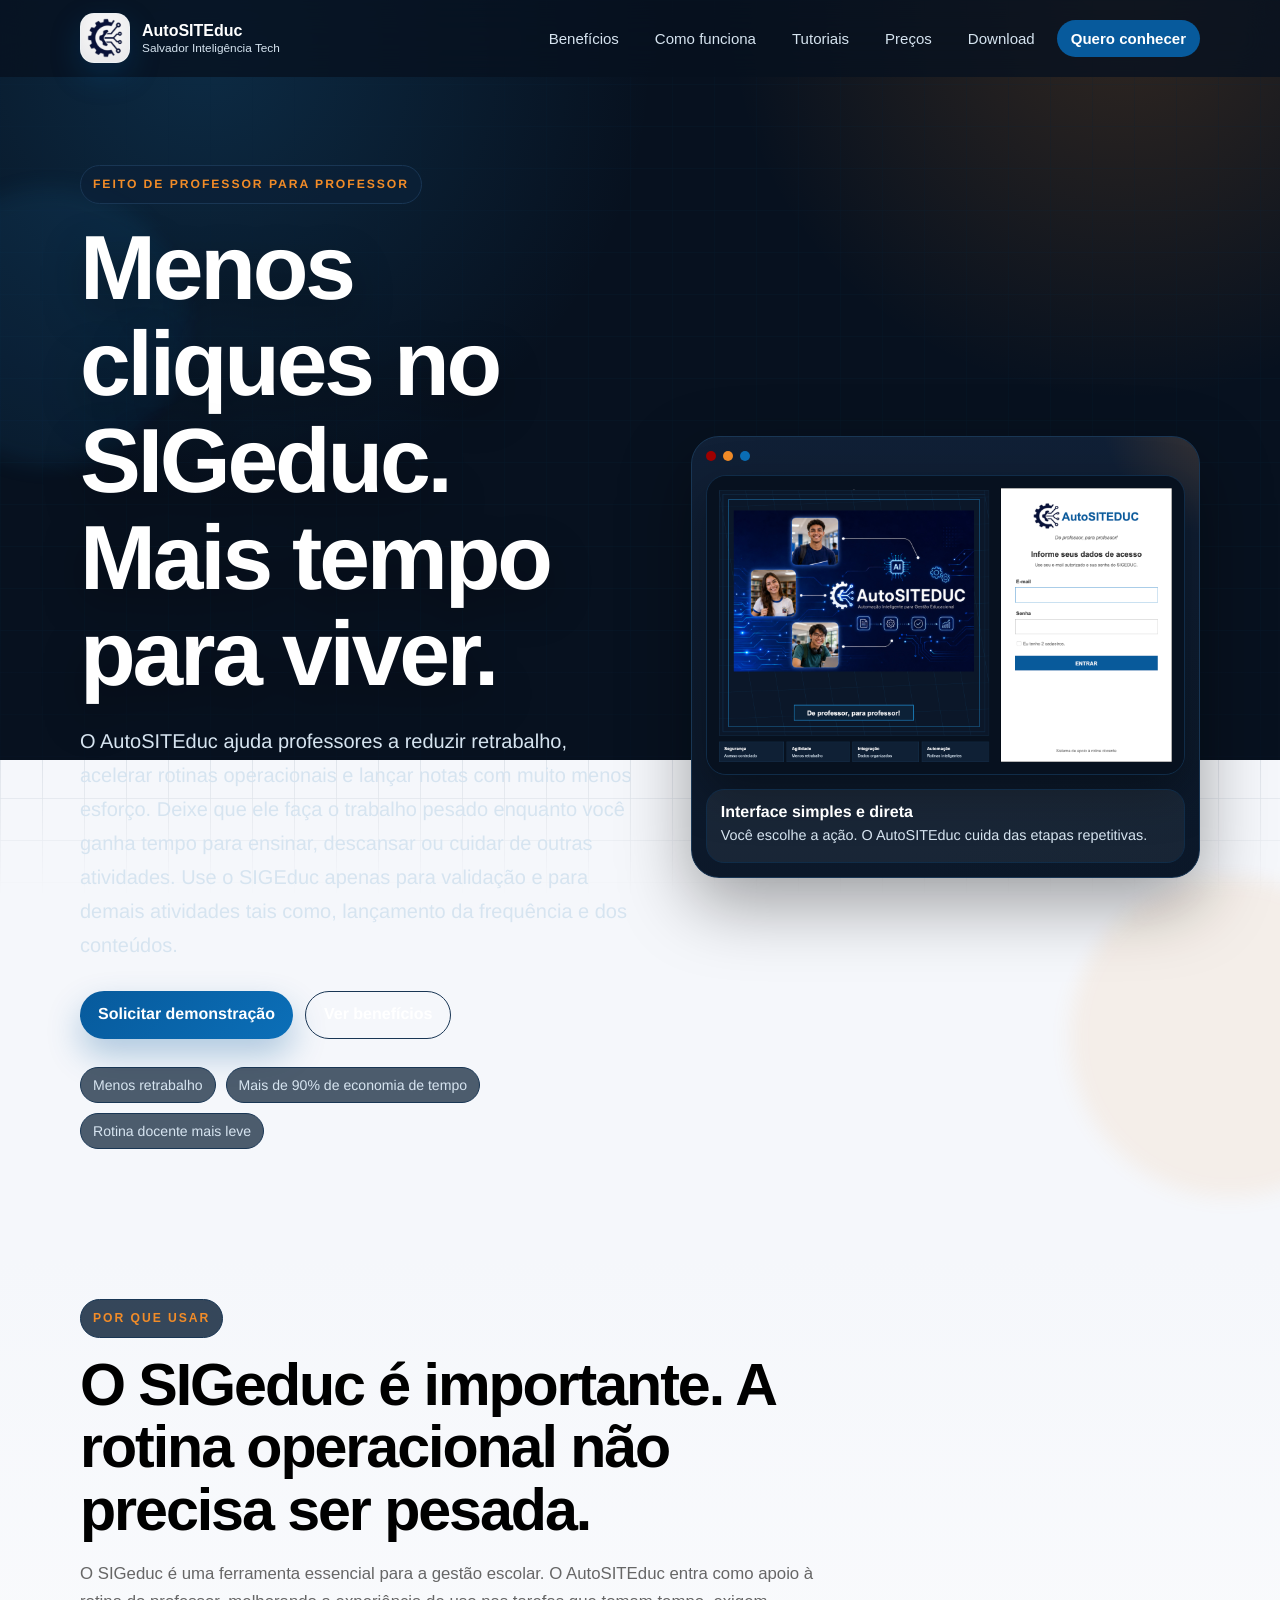
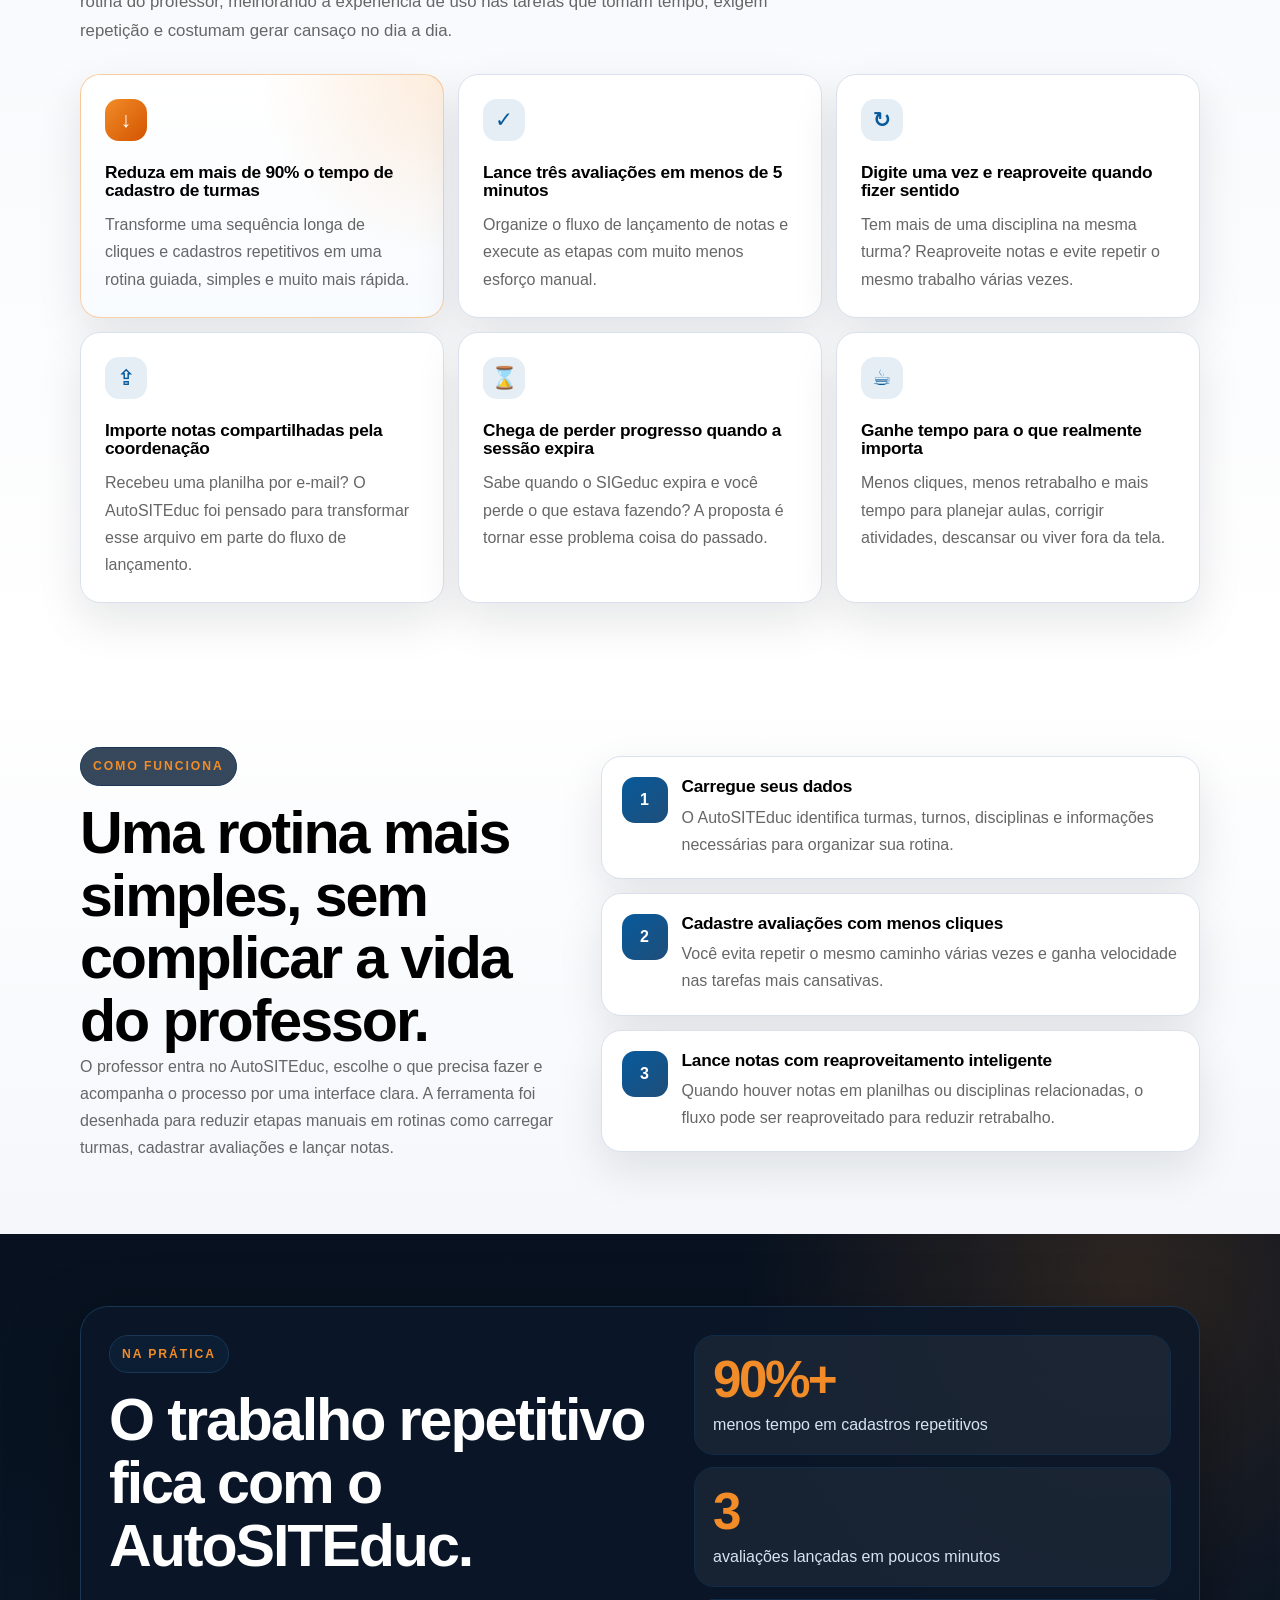
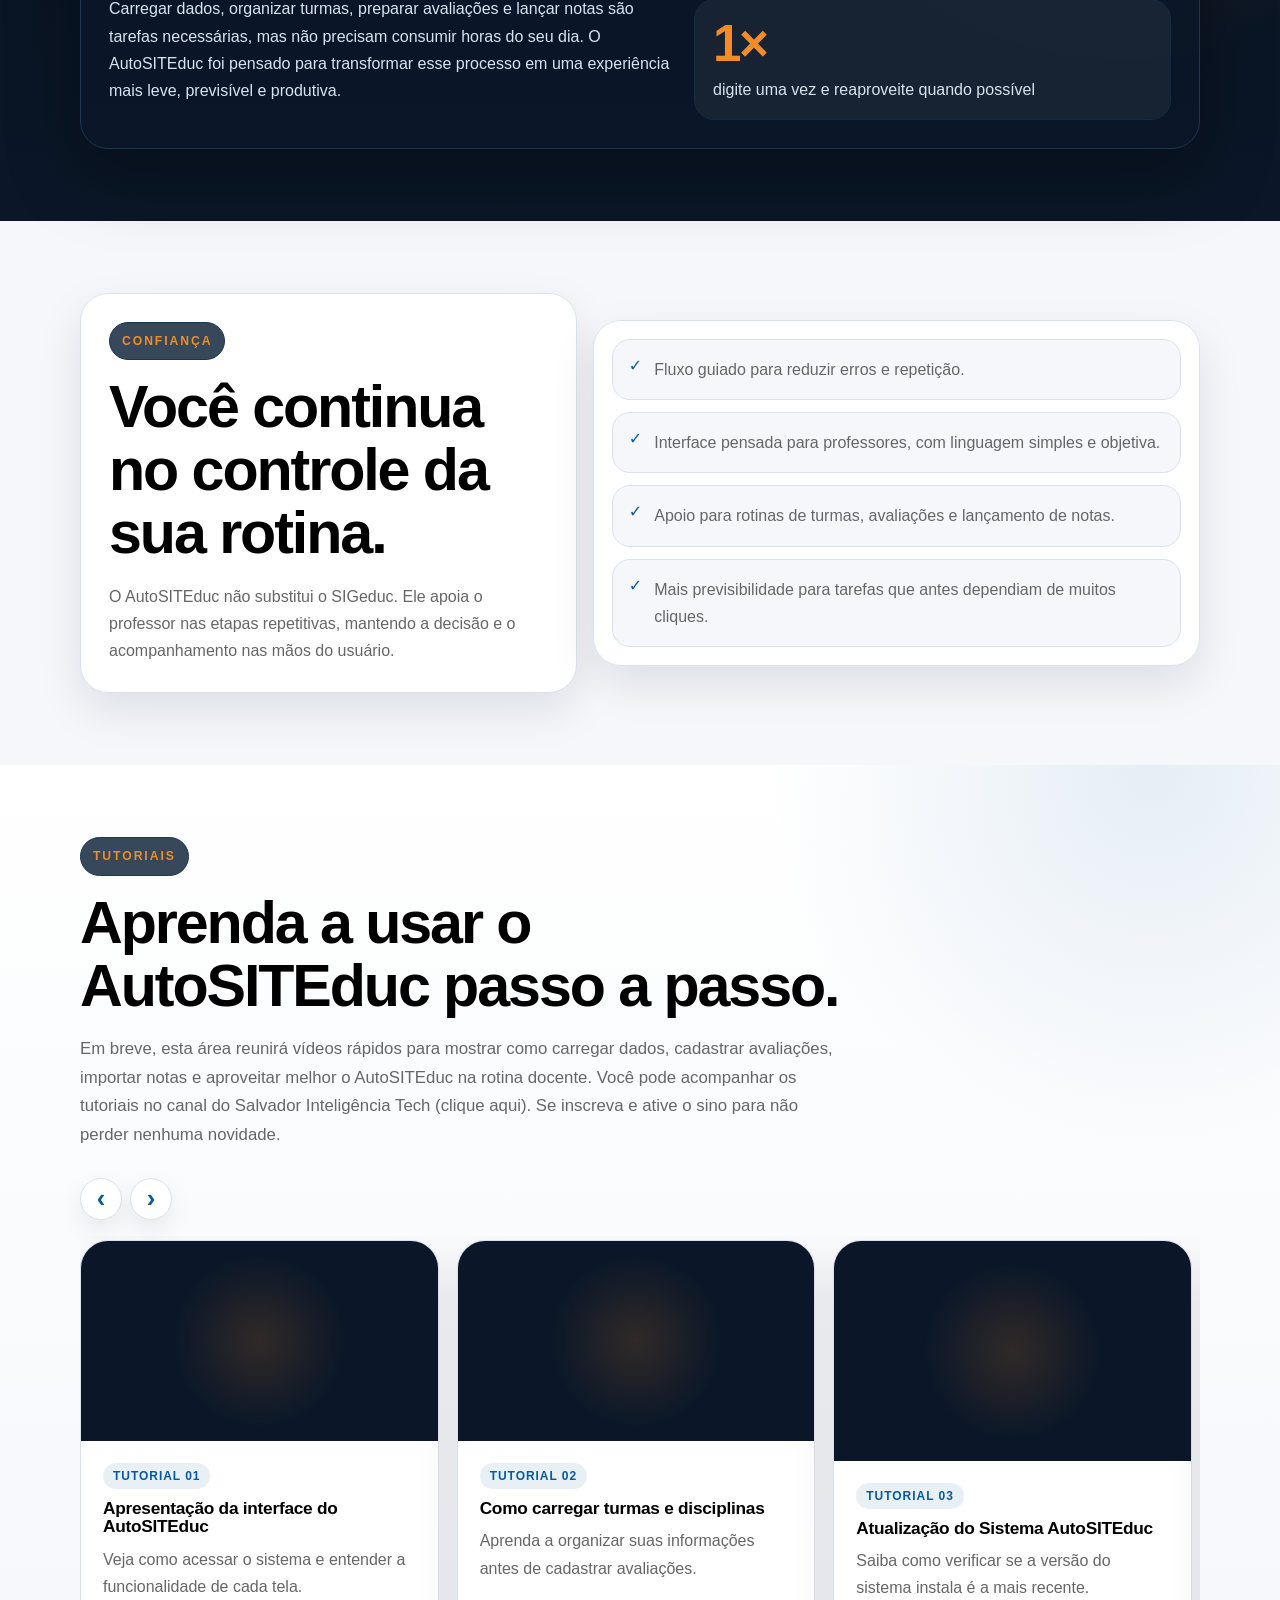
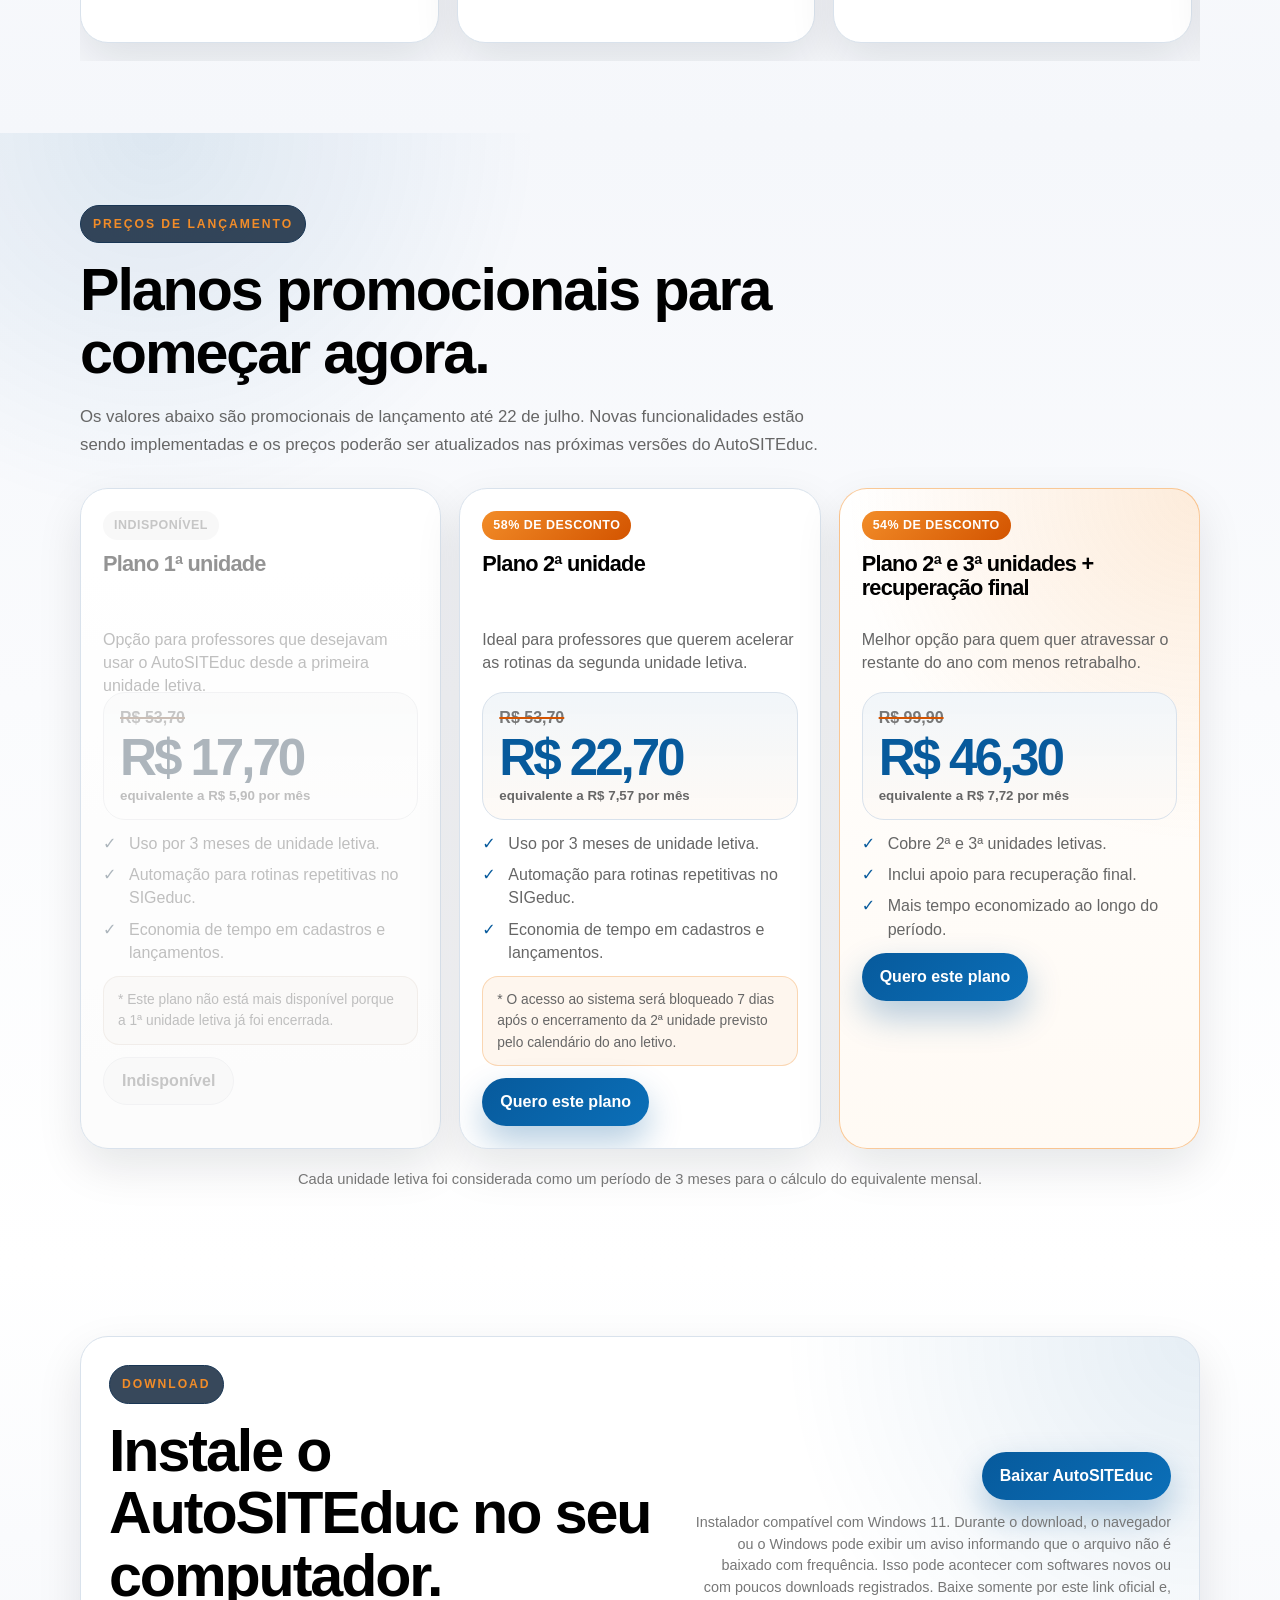
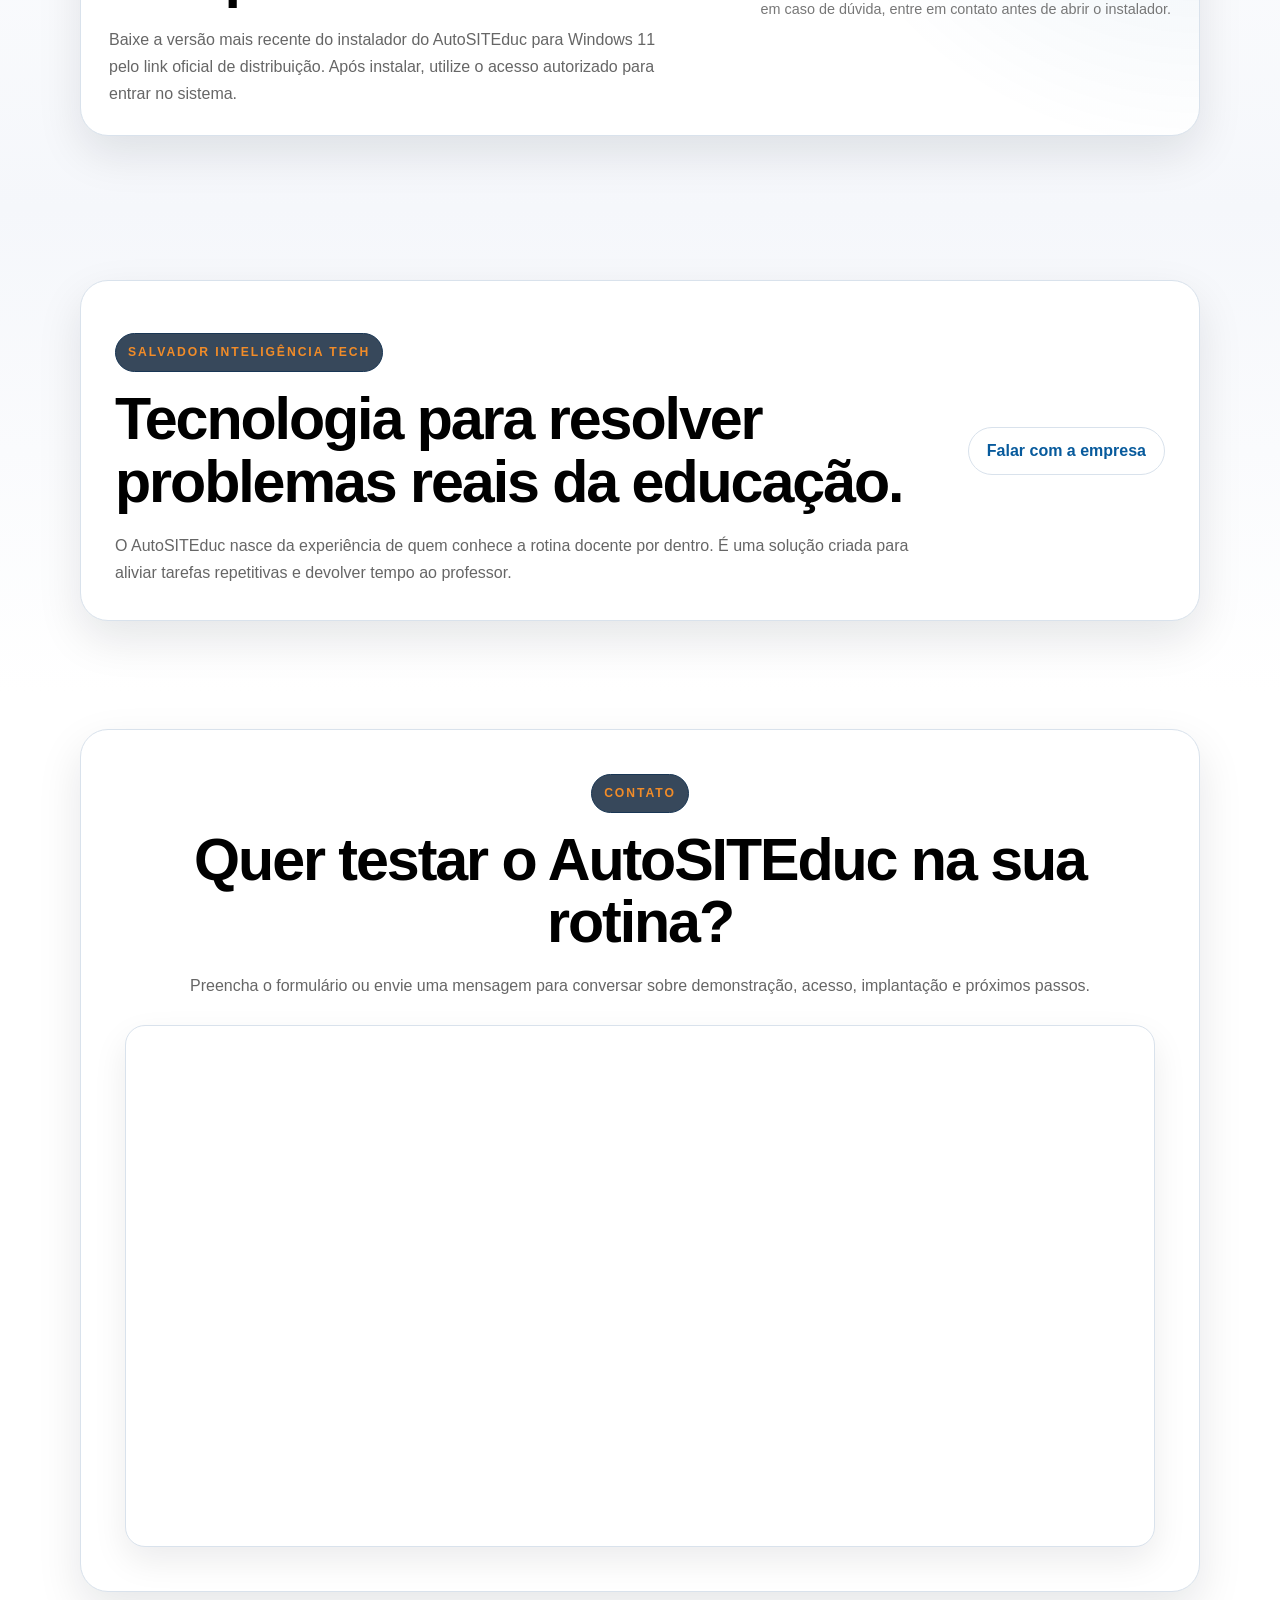
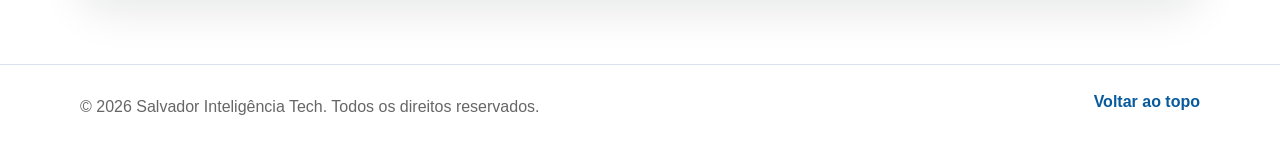
==== commit fe573bc2: "criação da página com materiais de aula e alteração da versão do instalador" ====
--- a/autositeduc/index.html
+++ b/autositeduc/index.html
@@ -414,14 +414,8 @@
             <span class="button button-disabled" aria-disabled="true">Indisponível</span>
           </article>
 
-          <article
-            class="pricing-card reveal"
-            data-pricing-card
-            data-price-change="2026-07-23T00:00:00-03:00">
-            <div
-              class="pricing-badge"
-              data-price-badge
-              data-price-before="67% de desconto"
+          <article class="pricing-card reveal" data-pricing-card data-price-change="2026-07-23T00:00:00-03:00">
+            <div class="pricing-badge" data-price-badge data-price-before="67% de desconto"
               data-price-after="58% de desconto">67% de desconto</div>
             <h3>Plano 2ª unidade</h3>
             <p class="pricing-description">
@@ -430,13 +424,8 @@
 
             <div class="price-block">
               <span class="old-price">R$ 53,70</span>
-              <strong
-                data-current-price
-                data-price-before="R$ 17,70"
-                data-price-after="R$ 22,70">R$ 17,70</strong>
-              <small
-                data-monthly-price
-                data-price-before="equivalente a R$ 5,90 por mês"
+              <strong data-current-price data-price-before="R$ 17,70" data-price-after="R$ 22,70">R$ 17,70</strong>
+              <small data-monthly-price data-price-before="equivalente a R$ 5,90 por mês"
                 data-price-after="equivalente a R$ 7,57 por mês">equivalente a R$ 5,90 por mês</small>
             </div>
 
@@ -454,14 +443,9 @@
             <a class="button button-primary" href="#contato">Quero este plano</a>
           </article>
 
-          <article
-            class="pricing-card pricing-card-featured reveal"
-            data-pricing-card
+          <article class="pricing-card pricing-card-featured reveal" data-pricing-card
             data-price-change="2026-07-23T00:00:00-03:00">
-            <div
-              class="pricing-badge"
-              data-price-badge
-              data-price-before="59% de desconto"
+            <div class="pricing-badge" data-price-badge data-price-before="59% de desconto"
               data-price-after="54% de desconto">59% de desconto</div>
             <h3>Plano 2ª e 3ª unidades + recuperação final</h3>
             <p class="pricing-description">
@@ -470,13 +454,8 @@
 
             <div class="price-block">
               <span class="old-price">R$ 99,90</span>
-              <strong
-                data-current-price
-                data-price-before="R$ 41,30"
-                data-price-after="R$ 46,30">R$ 41,30</strong>
-              <small
-                data-monthly-price
-                data-price-before="equivalente a R$ 6,88 por mês"
+              <strong data-current-price data-price-before="R$ 41,30" data-price-after="R$ 46,30">R$ 41,30</strong>
+              <small data-monthly-price data-price-before="equivalente a R$ 6,88 por mês"
                 data-price-after="equivalente a R$ 7,72 por mês">equivalente a R$ 6,88 por mês</small>
             </div>
 
@@ -508,7 +487,7 @@
         </div>
         <div class="download-actions">
           <a class="button button-primary"
-            href="https://github.com/salvadorinteligenciatech/autositeduc-releases/releases/download/v0.1.3/AutoSITEduc_Setup_0.1.3.exe"
+            href="https://github.com/salvadorinteligenciatech/autositeduc-releases/releases/download/v0.1.4/AutoSITEduc_Setup_0.1.4.exe"
             download>Baixar AutoSITEduc</a>
           <span class="download-note">
             Instalador compatível com Windows 11. Durante o download, o navegador ou o Windows pode exibir um aviso
@@ -567,4 +546,4 @@
   <!-- deploy-refresh: 79e15d5 -->
 </body>
 
-</html>
+</html>
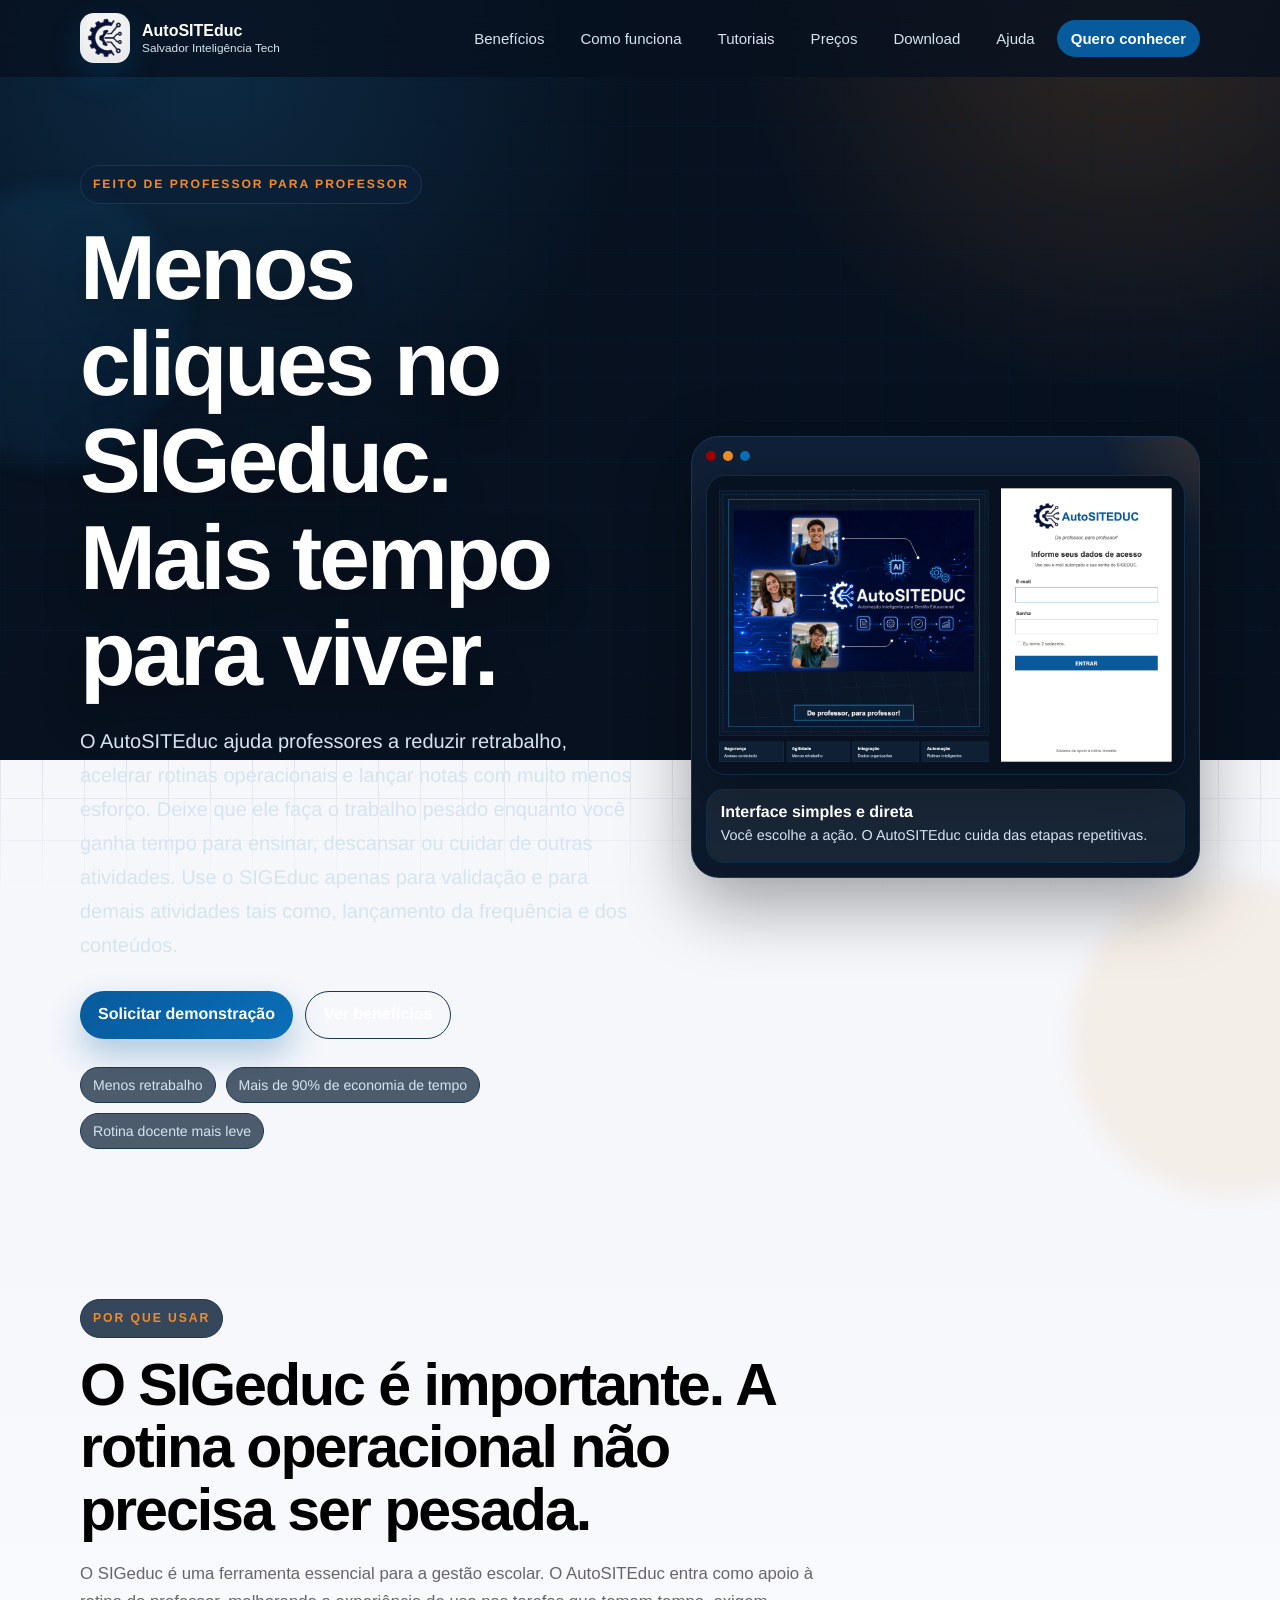
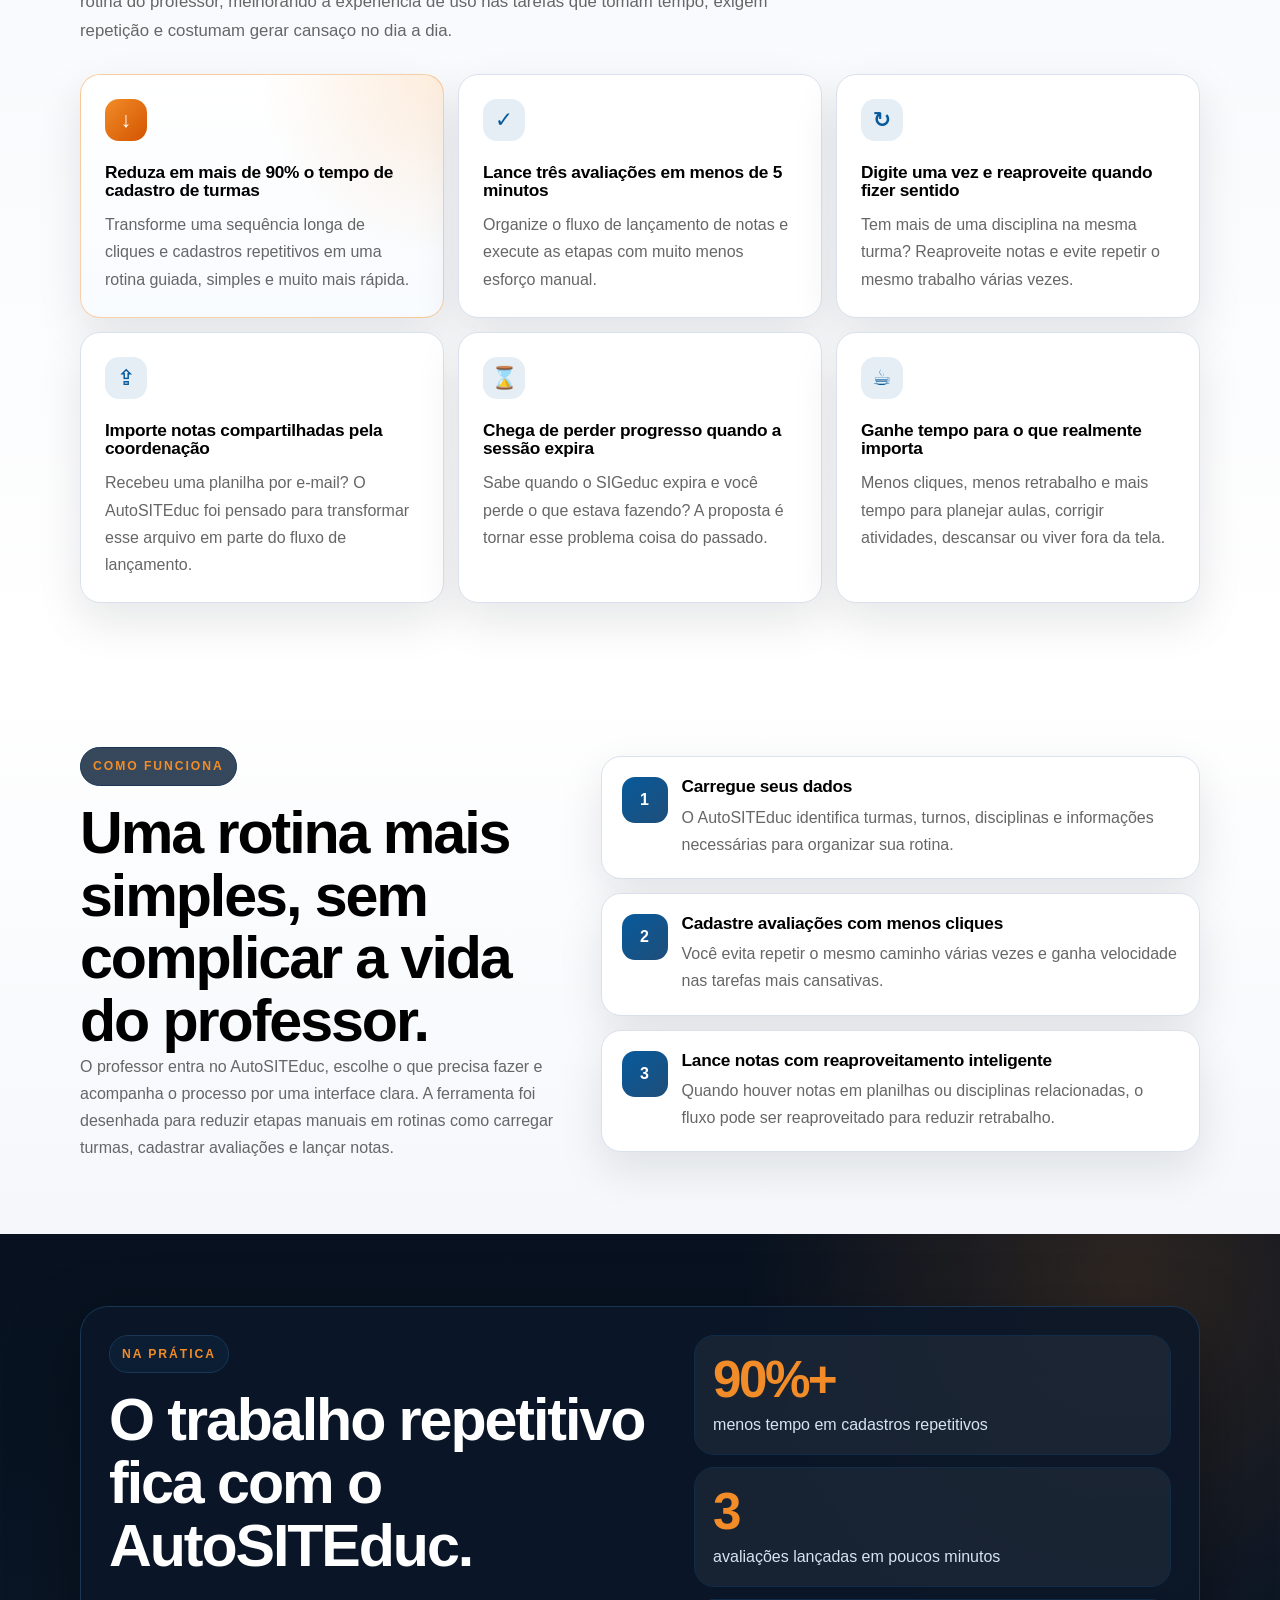
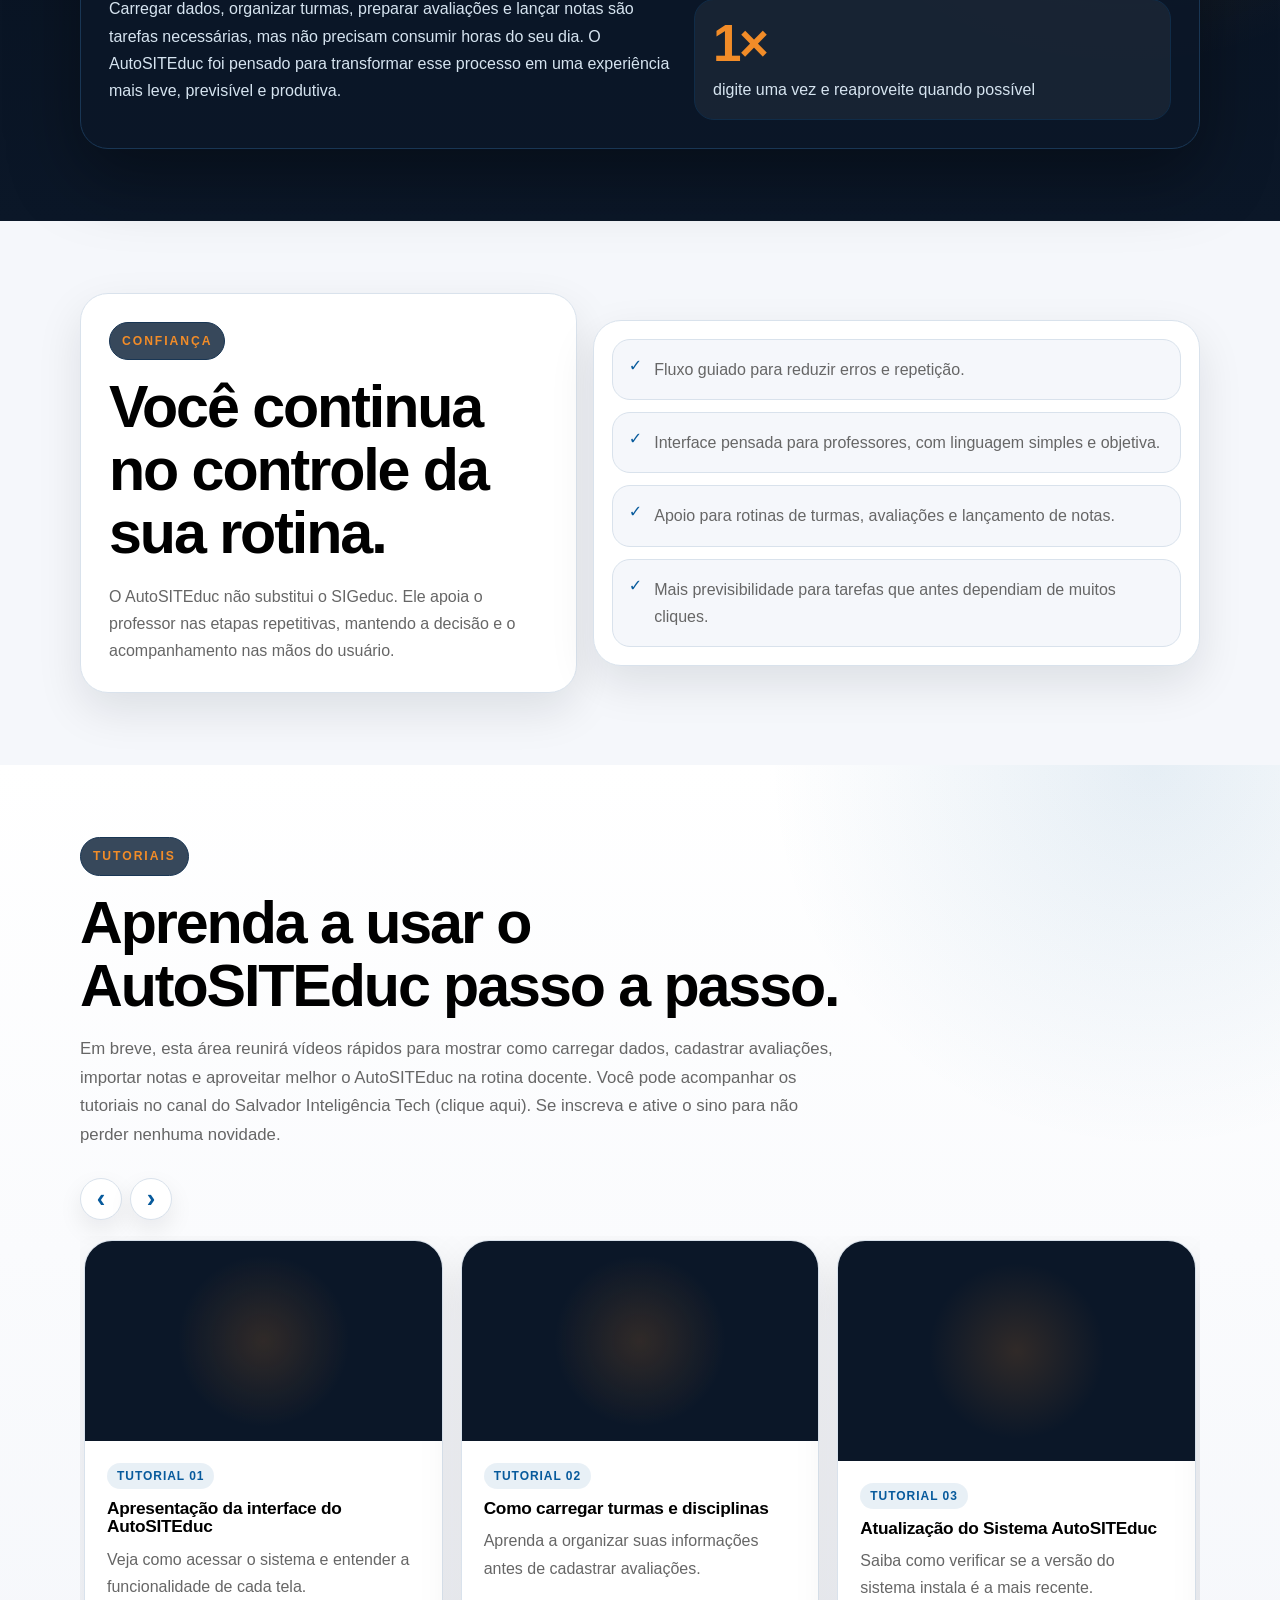
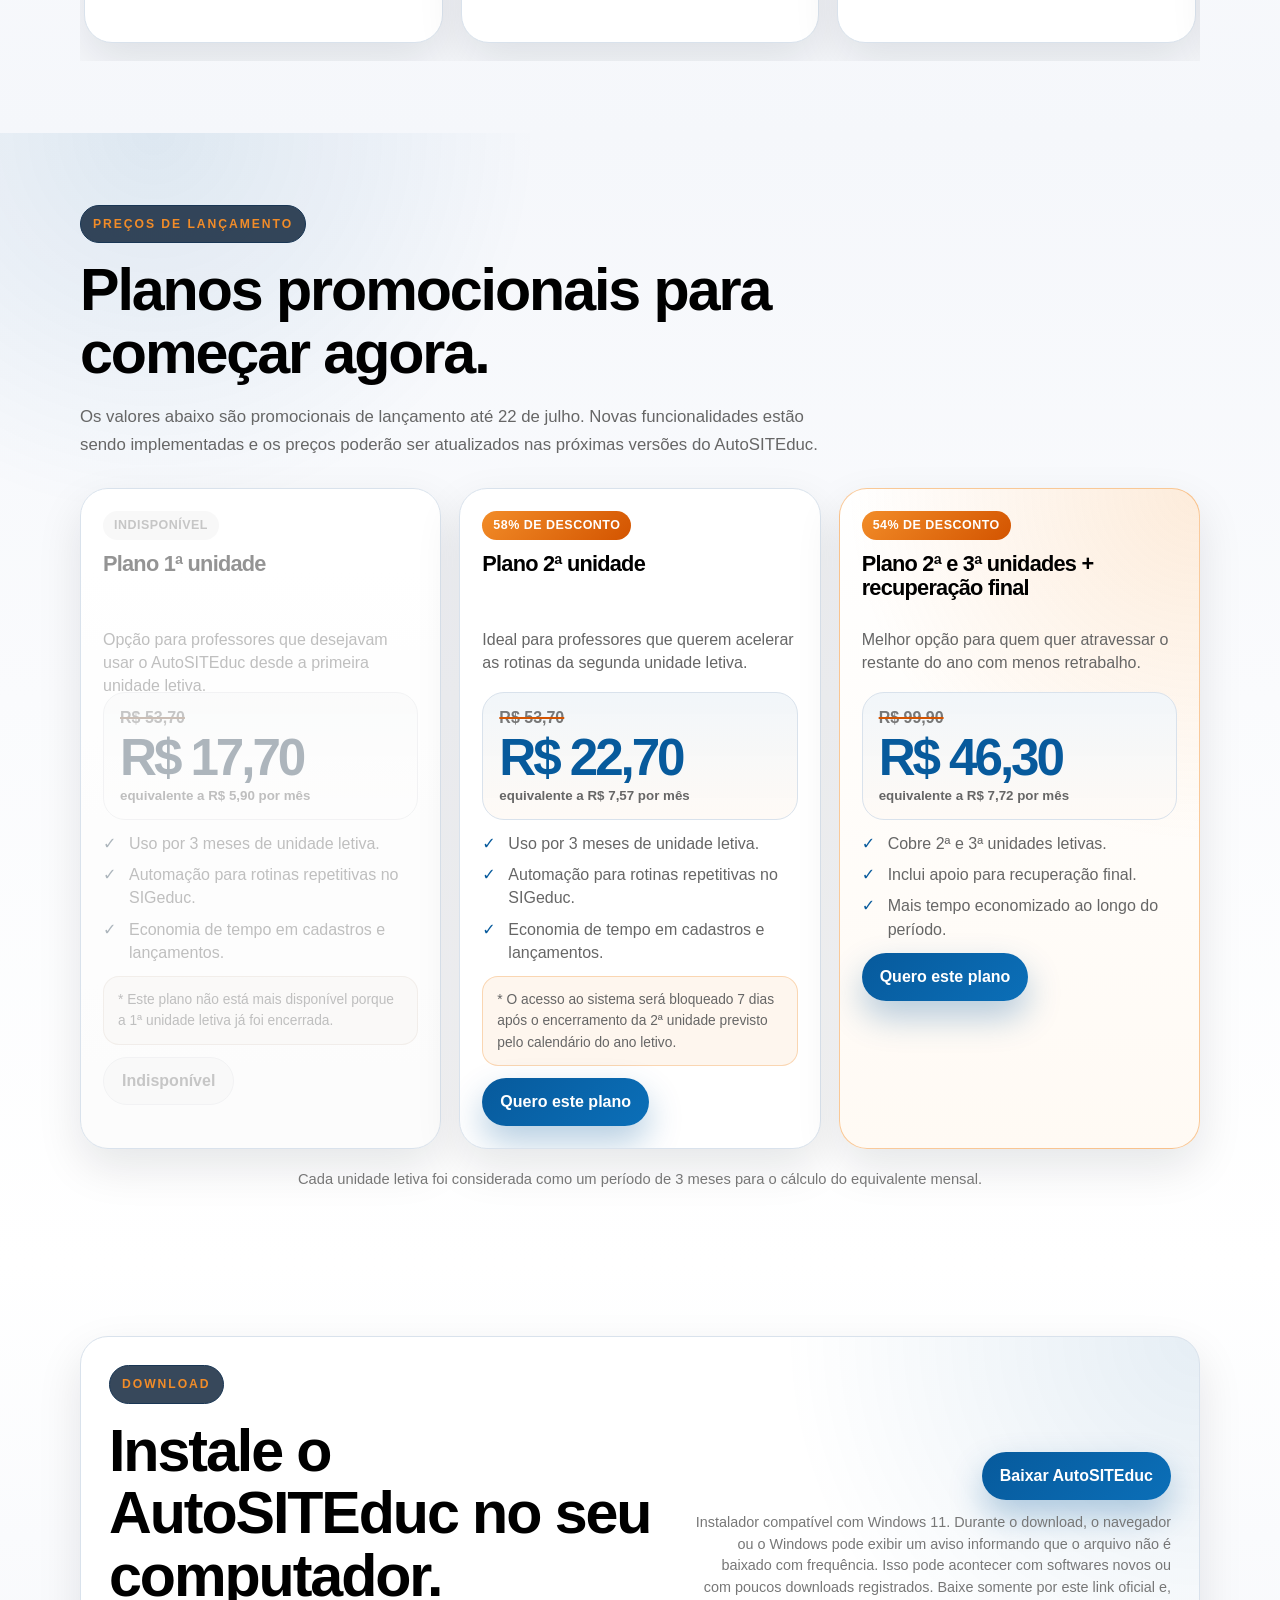
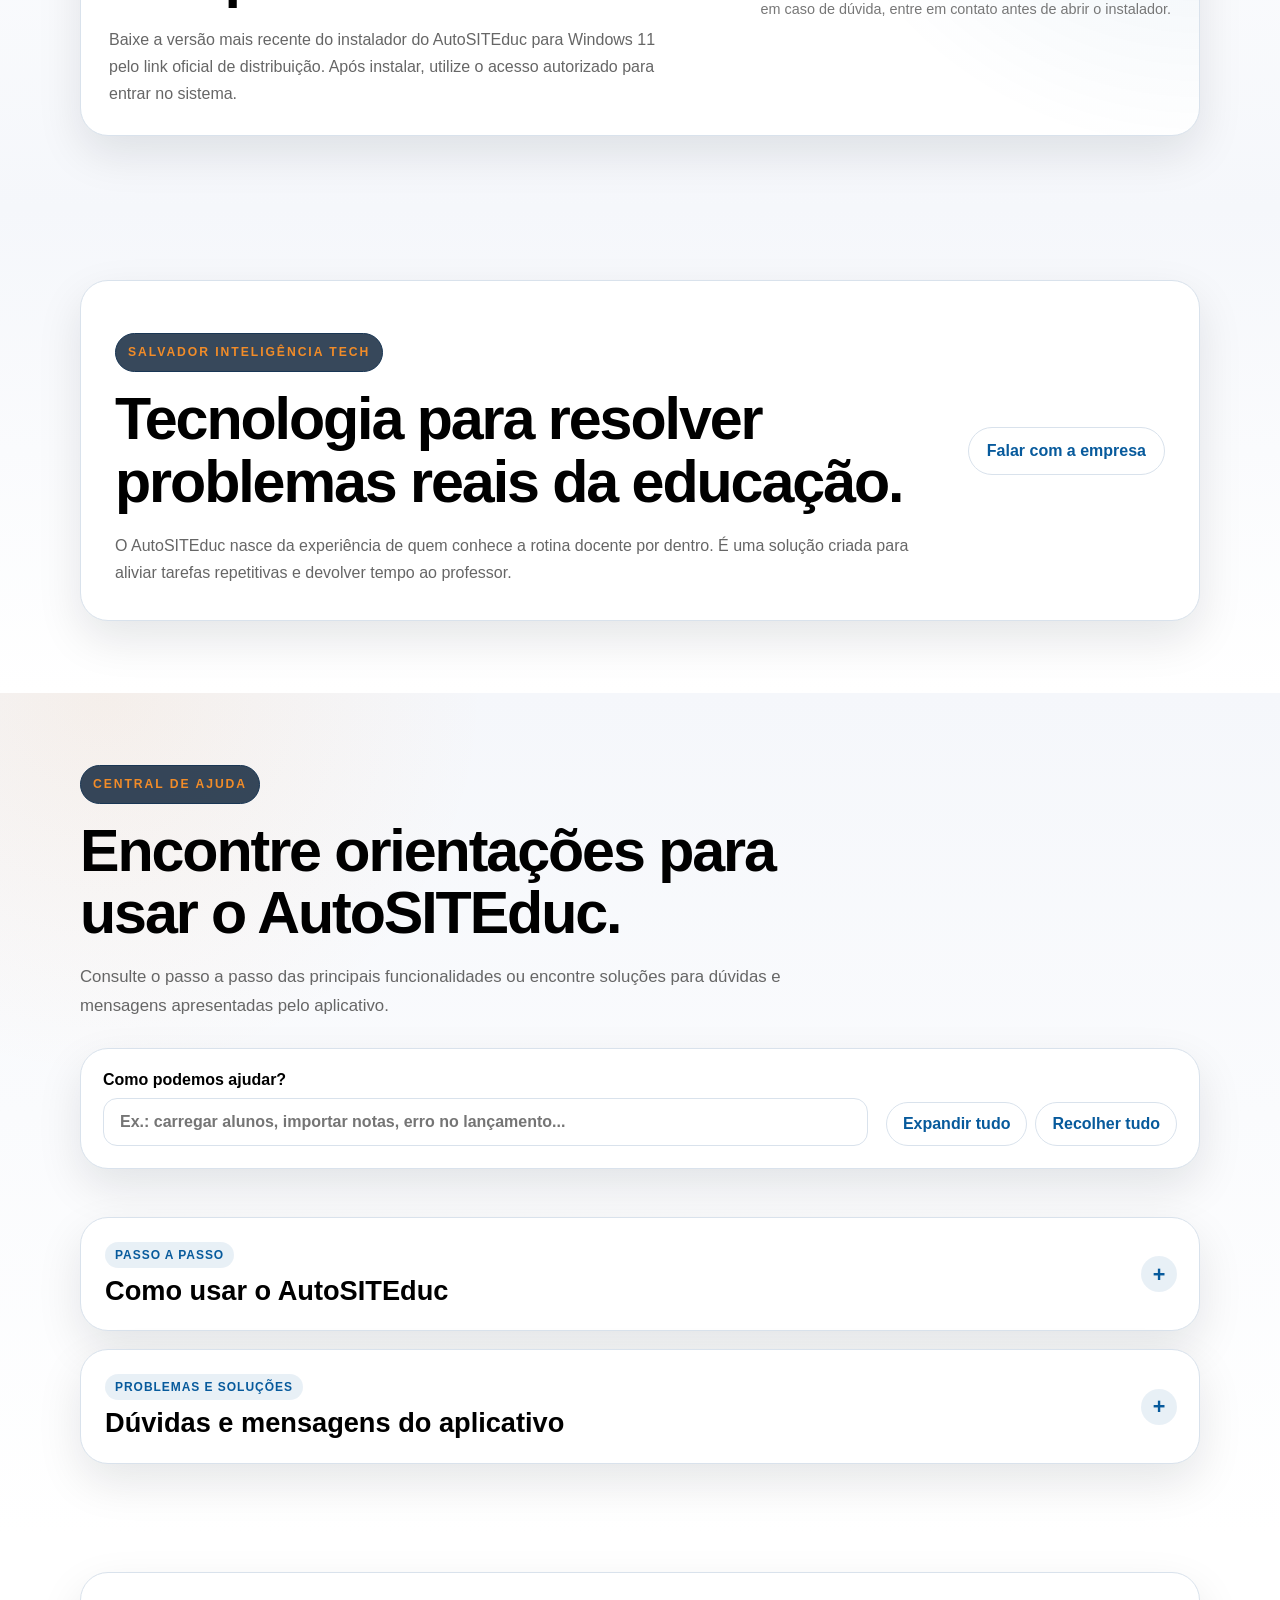
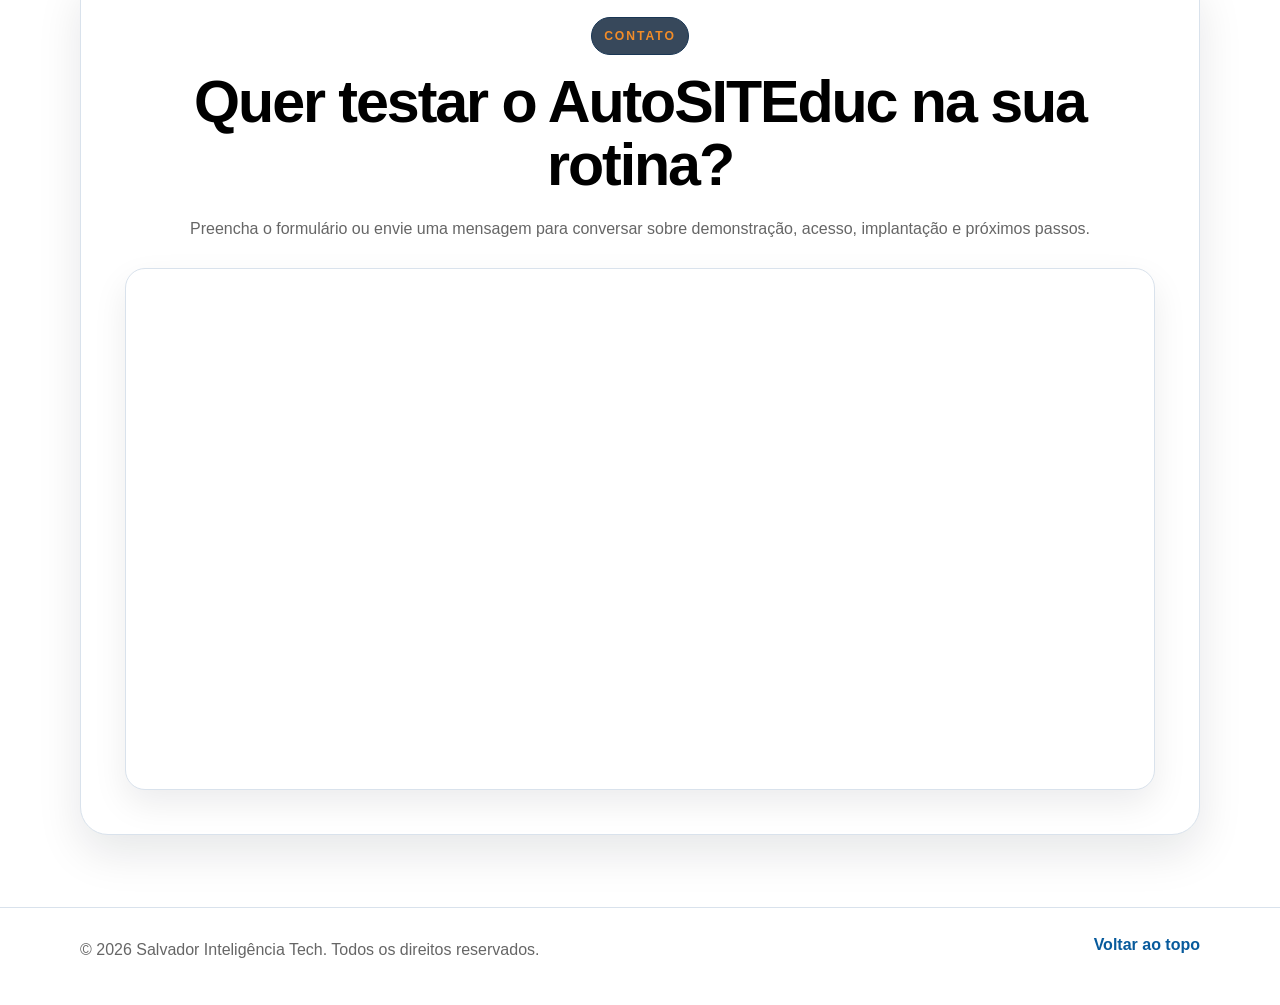
==== commit 9a022bf9: "Adiciona central de ajuda com FAQ expansível" ====
--- a/autositeduc/index.html
+++ b/autositeduc/index.html
@@ -41,6 +41,7 @@
         <a href="#tutoriais">Tutoriais</a>
         <a href="#precos">Preços</a>
         <a href="#download">Download</a>
+        <a href="#ajuda">Ajuda</a>
         <a href="#contato" class="nav-cta">Quero conhecer</a>
       </div>
     </nav>
@@ -487,7 +488,7 @@
         </div>
         <div class="download-actions">
           <a class="button button-primary"
-            href="https://github.com/salvadorinteligenciatech/autositeduc-releases/releases/download/v0.1.4/AutoSITEduc_Setup_0.1.4.exe"
+            href="https://github.com/salvadorinteligenciatech/autositeduc-releases/releases/download/v0.1.5/AutoSITEduc_Setup_0.1.5.exe"
             download>Baixar AutoSITEduc</a>
           <span class="download-note">
             Instalador compatível com Windows 11. Durante o download, o navegador ou o Windows pode exibir um aviso
@@ -513,6 +514,608 @@
       </div>
     </section>
 
+    <section class="section help-section" id="ajuda">
+      <div class="container">
+        <div class="section-heading reveal">
+          <p class="eyebrow">Central de Ajuda</p>
+          <h2>Encontre orientações para usar o AutoSITEduc.</h2>
+          <p>
+            Consulte o passo a passo das principais funcionalidades ou encontre
+            soluções para dúvidas e mensagens apresentadas pelo aplicativo.
+          </p>
+        </div>
+
+        <div class="help-tools reveal">
+          <label class="help-search" for="help-search">
+            <span>Como podemos ajudar?</span>
+            <input
+              id="help-search"
+              type="search"
+              placeholder="Ex.: carregar alunos, importar notas, erro no lançamento..."
+              autocomplete="off"
+              data-help-search
+            />
+          </label>
+
+          <div class="help-actions" aria-label="Controles da Central de Ajuda">
+            <button type="button" class="help-action" data-help-expand>
+              Expandir tudo
+            </button>
+            <button type="button" class="help-action" data-help-collapse>
+              Recolher tudo
+            </button>
+          </div>
+        </div>
+
+        <p class="help-search-status" data-help-search-status aria-live="polite"></p>
+
+        <div class="help-groups" data-help-groups>
+          <details class="help-group reveal">
+            <summary>
+              <span class="help-group-title">
+                <span class="help-group-label">Passo a passo</span>
+                <strong>Como usar o AutoSITEduc</strong>
+              </span>
+            </summary>
+
+            <div class="help-group-content">
+              <details
+                class="help-item"
+                id="ajuda-fazer-login"
+                data-help-item
+                data-search="fazer login entrar email e-mail senha sigeduc formulário contato autorizado autorização"
+              >
+                <summary>Como fazer o login no AutoSITEduc?</summary>
+
+                <div class="help-answer">
+                  <p>
+                    Para entrar no AutoSITEduc, informe o <strong>e-mail</strong> e a
+                    <strong>senha</strong> que você utiliza para acessar o SIGeduc.
+                    Depois, clique no botão <strong>Entrar</strong>.
+                  </p>
+
+                  <section class="help-message help-message-info">
+                    <h4>Use o mesmo e-mail cadastrado</h4>
+                    <p>
+                      O e-mail informado precisa ser o mesmo utilizado no formulário
+                      de contato e cadastrado para acesso ao AutoSITEduc.
+                    </p>
+                  </section>
+
+                  <section class="help-message help-message-warning">
+                    <h4>E-mail diferente do cadastro</h4>
+                    <p>
+                      Caso seja informado um endereço diferente, o acesso não será
+                      autorizado e a seguinte mensagem poderá ser apresentada:
+                    </p>
+                    <blockquote>Verifique o e-mail digitado.</blockquote>
+                  </section>
+                </div>
+              </details>
+
+              <details
+                class="help-item"
+                id="ajuda-substitui-sigeduc"
+                data-help-item
+                data-search="substitui sigeduc frequência conteúdos avaliações notas consultar verificar portal docente"
+              >
+                <summary>O AutoSITEduc substitui o SIGeduc?</summary>
+
+                <div class="help-answer">
+                  <p>
+                    <strong>Não.</strong> O AutoSITEduc é uma ferramenta de apoio
+                    desenvolvida para facilitar tarefas repetitivas da rotina docente.
+                  </p>
+
+                  <section class="help-message help-message-info">
+                    <h4>O que o AutoSITEduc auxilia</h4>
+                    <ul>
+                      <li>carregamento das informações das turmas;</li>
+                      <li>cadastro de avaliações;</li>
+                      <li>digitação e importação de notas;</li>
+                      <li>lançamento de notas no SIGeduc.</li>
+                    </ul>
+                  </section>
+
+                  <section class="help-message help-message-warning">
+                    <h4>O que continua sendo feito no SIGeduc</h4>
+                    <p>
+                      O lançamento da frequência e o cadastro dos conteúdos continuam
+                      sendo realizados diretamente no SIGeduc.
+                    </p>
+                  </section>
+
+                  <p>
+                    O professor também pode continuar acessando o SIGeduc normalmente
+                    para consultar informações e confirmar se as operações realizadas
+                    pelo AutoSITEduc foram registradas corretamente.
+                  </p>
+                </div>
+              </details>
+
+              <details
+                class="help-item"
+                id="ajuda-precisa-internet"
+                data-help-item
+                data-search="internet conexão rede wifi plurall escola instável sigeduc online"
+              >
+                <summary>É necessário ter acesso à internet para usar o AutoSITEduc?</summary>
+
+                <div class="help-answer">
+                  <p>
+                    <strong>Sim.</strong> Assim como o SIGeduc, o AutoSITEduc precisa
+                    de acesso à internet para consultar e enviar informações.
+                  </p>
+
+                  <section class="help-message help-message-info">
+                    <h4>Utilize uma conexão estável</h4>
+                    <p>
+                      Uma conexão estável reduz o risco de interrupções durante o
+                      carregamento de dados, o cadastro de avaliações e o lançamento
+                      de notas.
+                    </p>
+                  </section>
+
+                  <section class="help-message help-message-warning">
+                    <h4>Uso da internet da escola</h4>
+                    <p>
+                      Caso a rede Plurall apresente lentidão ou dificuldade de acesso
+                      ao SIGeduc, experimente utilizar outra conexão disponível, como
+                      uma rede Wi-Fi alternativa ou o compartilhamento de internet
+                      do celular.
+                    </p>
+                  </section>
+                </div>
+              </details>
+
+              <details
+                class="help-item"
+                id="ajuda-mais-de-um-computador"
+                data-help-item
+                data-search="mais de um computador vários computadores notebook instalação dados locais sincronização"
+              >
+                <summary>Posso usar o AutoSITEduc em mais de um computador?</summary>
+
+                <div class="help-answer">
+                  <p>
+                    <strong>Sim.</strong> O AutoSITEduc pode ser instalado e utilizado
+                    em mais de um computador.
+                  </p>
+
+                  <section class="help-message help-message-warning">
+                    <h4>Os dados são armazenados separadamente</h4>
+                    <p>
+                      As informações carregadas pelo aplicativo ficam armazenadas
+                      localmente em cada computador. Por isso, os dados de uma instalação
+                      não são sincronizados automaticamente com outra.
+                    </p>
+                  </section>
+
+                  <p>
+                    Ao utilizar um novo computador, será necessário carregar novamente
+                    as informações das turmas e dos alunos.
+                  </p>
+                </div>
+              </details>
+
+              <details
+                class="help-item"
+                id="ajuda-armazenamento-dados"
+                data-help-item
+                data-search="armazena dados professor alunos turmas escolas turnos privacidade criptografia banco de dados envio local"
+              >
+                <summary>Quais informações o AutoSITEduc armazena?</summary>
+
+                <div class="help-answer">
+                  <p>
+                    O AutoSITEduc armazena localmente, no computador em que foi
+                    instalado, somente as informações necessárias para executar
+                    suas funcionalidades.
+                  </p>
+
+                  <section class="help-message help-message-info">
+                    <h4>Informações armazenadas no computador</h4>
+                    <ul>
+                      <li>escolas em que o professor leciona;</li>
+                      <li>turnos, turmas e disciplinas;</li>
+                      <li>nomes e informações dos alunos;</li>
+                      <li>avaliações carregadas ou cadastradas;</li>
+                      <li>preferências de configuração do aplicativo.</li>
+                    </ul>
+                  </section>
+
+                  <section class="help-message help-message-success">
+                    <h4>Proteção local</h4>
+                    <p>
+                      Esses arquivos ficam vinculados ao perfil do usuário no computador
+                      e são protegidos por criptografia local.
+                    </p>
+                  </section>
+
+                  <section class="help-message help-message-warning">
+                    <h4>Envio de informações</h4>
+                    <p>
+                      Os dados das turmas e dos alunos não são enviados para uma base
+                      externa do AutoSITEduc. Eles somente são transmitidos ao SIGeduc
+                      quando o professor realiza operações como o cadastro de avaliações
+                      ou o lançamento de notas.
+                    </p>
+                  </section>
+                </div>
+              </details>
+
+              <details
+                class="help-item"
+                id="ajuda-primeiro-acesso"
+                data-help-item
+                data-search="primeiro acesso computador novo carregar dados professor turmas alunos avaliações sincronizar atualização correção"
+              >
+                <summary>Qual é o primeiro passo ao acessar o AutoSITEduc em um computador novo?</summary>
+
+                <div class="help-answer">
+                  <p>
+                    Ao utilizar o AutoSITEduc pela primeira vez em um computador,
+                    acesse a tela <strong>Carregar dados</strong>.
+                  </p>
+
+                  <p>Nessa tela, realize os seguintes procedimentos:</p>
+
+                  <ol>
+                    <li>carregue os seus dados;</li>
+                    <li>carregue os dados das turmas e dos alunos;</li>
+                    <li>sincronize as avaliações cadastradas no SIGeduc.</li>
+                  </ol>
+
+                  <section class="help-message help-message-info">
+                    <h4>Por que esse procedimento é necessário?</h4>
+                    <p>
+                      Essas informações são utilizadas pelo AutoSITEduc para identificar
+                      suas escolas, turnos, turmas, disciplinas, alunos e avaliações.
+                    </p>
+                  </section>
+
+                  <section class="help-message help-message-warning">
+                    <h4>Atualizações do aplicativo</h4>
+                    <p>
+                      Em algumas atualizações, pode ser necessário carregar novamente
+                      uma ou mais dessas informações.
+                    </p>
+                    <p>
+                      Quando isso acontecer, o desenvolvedor informará quais etapas
+                      deverão ser repetidas.
+                    </p>
+                  </section>
+                </div>
+              </details>
+
+              <details
+                class="help-item"
+                id="ajuda-carregar-meus-dados"
+                data-help-item
+                data-search="carregar meus dados dados professor tela carregar dados botão carregar vinculados professor"
+              >
+                <summary>Como carregar os meus dados?</summary>
+
+                <div class="help-answer">
+                  <ol>
+                    <li>
+                      Acesse a tela <strong>Carregar dados</strong>.
+                    </li>
+                    <li>
+                      Localize a área com a mensagem:
+                      <strong>“Clique no botão abaixo para carregar os dados vinculados ao professor”</strong>.
+                    </li>
+                    <li>
+                      Clique no botão <strong>Carregar</strong>.
+                    </li>
+                    <li>
+                      Aguarde a conclusão do procedimento.
+                    </li>
+                  </ol>
+
+                  <section class="help-message help-message-success">
+                    <h4>Resultado esperado</h4>
+                    <p>
+                      Após a conclusão, o AutoSITEduc terá acesso às informações
+                      vinculadas ao seu perfil de professor no SIGeduc.
+                    </p>
+                  </section>
+                </div>
+              </details>
+
+              <details
+                class="help-item"
+                id="ajuda-carregar-turmas"
+                data-help-item
+                data-search="carregar dados turmas alunos escola turnos filtros marcar selecionadas barra lateral"
+              >
+                <summary>Como carregar os dados das turmas e dos alunos?</summary>
+
+                <div class="help-answer">
+                  <ol>
+                    <li>
+                      Acesse a tela <strong>Carregar dados</strong>.
+                    </li>
+                    <li>
+                      Na barra lateral esquerda, clique em
+                      <strong>Dados das turmas</strong>.
+                    </li>
+                    <li>
+                      Na área <strong>Filtros para carregar alunos</strong>,
+                      selecione a escola.
+                    </li>
+                    <li>
+                      Selecione os turnos cujas informações deseja carregar.
+                    </li>
+                    <li>
+                      Marque as turmas de interesse.
+                    </li>
+                    <li>
+                      Clique em
+                      <strong>Carregar alunos das turmas marcadas</strong>.
+                    </li>
+                    <li>
+                      Aguarde a conclusão do carregamento.
+                    </li>
+                  </ol>
+
+                  <section class="help-message help-message-info">
+                    <h4>Seleção das turmas</h4>
+                    <p>
+                      Você pode carregar apenas as turmas que pretende utilizar.
+                      Caso seja necessário, outras turmas poderão ser carregadas
+                      posteriormente.
+                    </p>
+                  </section>
+                </div>
+              </details>
+
+              <details
+                class="help-item"
+                id="ajuda-sincronizar-avaliacoes"
+                data-help-item
+                data-search="carregar sincronizar avaliações escola turnos turmas sigeduc barra lateral sincronização"
+              >
+                <summary>Como carregar as avaliações cadastradas no SIGeduc?</summary>
+
+                <div class="help-answer">
+                  <ol>
+                    <li>
+                      Acesse a tela <strong>Carregar dados</strong>.
+                    </li>
+                    <li>
+                      Na barra lateral esquerda, clique em
+                      <strong>Carregar avaliações</strong>.
+                    </li>
+                    <li>
+                      Na área <strong>Sincronização de avaliações</strong>,
+                      selecione a escola.
+                    </li>
+                    <li>
+                      Selecione os turnos desejados.
+                    </li>
+                    <li>
+                      Marque as turmas cujas avaliações deseja carregar.
+                    </li>
+                    <li>
+                      Desça a página e clique em
+                      <strong>Sincronizar avaliações</strong>.
+                    </li>
+                    <li>
+                      Aguarde a conclusão do procedimento.
+                    </li>
+                  </ol>
+
+                  <section class="help-message help-message-info">
+                    <h4>O que será sincronizado?</h4>
+                    <p>
+                      O AutoSITEduc consultará as avaliações existentes no SIGeduc
+                      para as turmas selecionadas e armazenará essas informações
+                      localmente.
+                    </p>
+                  </section>
+
+                  <section class="help-message help-message-warning">
+                    <h4>Avaliações cadastradas recentemente</h4>
+                    <p>
+                      Caso uma avaliação tenha sido criada diretamente no SIGeduc
+                      depois da última sincronização, repita esse procedimento para
+                      atualizá-la no AutoSITEduc.
+                    </p>
+                  </section>
+                </div>
+              </details>
+
+              <details
+                class="help-item"
+                id="ajuda-cadastrar-avaliacoes"
+                data-help-item
+                data-search="cadastrar avaliações unidade datas valores atividades"
+              >
+                <summary>Como cadastrar avaliações?</summary>
+                <div class="help-answer">
+                  <p>Conteúdo em preparação.</p>
+                </div>
+              </details>
+
+              <details
+                class="help-item"
+                id="ajuda-lancar-notas"
+                data-help-item
+                data-search="lançar notas digitar importar planilha sigeduc"
+              >
+                <summary>Como digitar ou importar notas?</summary>
+                <div class="help-answer">
+                  <p>Conteúdo em preparação.</p>
+                </div>
+              </details>
+            </div>
+          </details>
+
+          <details class="help-group reveal">
+            <summary>
+              <span class="help-group-title">
+                <span class="help-group-label">Problemas e soluções</span>
+                <strong>Dúvidas e mensagens do aplicativo</strong>
+              </span>
+            </summary>
+
+            <div class="help-group-content">
+              <details
+                class="help-item"
+                id="ajuda-login"
+                data-help-item
+                data-search="login acesso senha sigeduc entrar erro credenciais campos obrigatórios email não encontrado usuário bloqueado conexão vínculo"
+              >
+                <summary>Quais mensagens podem aparecer ao tentar entrar no AutoSITEduc?</summary>
+
+                <div class="help-answer">
+                  <p>
+                    Ao clicar em <strong>Entrar</strong>, o AutoSITEduc realiza três verificações:
+                  </p>
+
+                  <ol>
+                    <li>Confere se o e-mail e a senha foram preenchidos.</li>
+                    <li>Verifica se o e-mail possui autorização para usar o AutoSITEduc.</li>
+                    <li>Tenta realizar a autenticação no SIGeduc.</li>
+                  </ol>
+
+                  <p>Durante esse processo, as seguintes mensagens podem ser exibidas:</p>
+
+                  <section class="help-message help-message-warning">
+                    <h4>Campos obrigatórios</h4>
+                    <p>
+                      Essa mensagem aparece quando o e-mail ou a senha não foram preenchidos.
+                    </p>
+                    <blockquote>Informe o e-mail e a senha para continuar.</blockquote>
+                    <p>Preencha os dois campos e tente entrar novamente.</p>
+                  </section>
+
+                  <section class="help-message help-message-warning">
+                    <h4>E-mail não encontrado</h4>
+                    <p>
+                      Essa mensagem aparece quando o e-mail informado não está cadastrado
+                      na base de usuários autorizados do AutoSITEduc.
+                    </p>
+                    <blockquote>Verifique o e-mail digitado.</blockquote>
+                    <p>
+                      Confirme se o endereço foi digitado corretamente e se corresponde
+                      ao e-mail cadastrado para acesso ao AutoSITEduc.
+                    </p>
+                  </section>
+
+                  <section class="help-message help-message-danger">
+                    <h4>Usuário bloqueado</h4>
+                    <p>
+                      Essa mensagem aparece quando o e-mail está cadastrado, mas o acesso
+                      ao AutoSITEduc está desativado.
+                    </p>
+                    <blockquote>Usuário bloqueado.</blockquote>
+                    <p>
+                      Entre em contato com o suporte para verificar a situação do seu acesso.
+                    </p>
+                  </section>
+
+                  <section class="help-message help-message-info">
+                    <h4>Erro de conexão</h4>
+                    <p>
+                      Essa mensagem aparece quando o AutoSITEduc não consegue consultar
+                      o serviço responsável por verificar se o usuário está autorizado.
+                    </p>
+                    <blockquote>Não foi possível consultar a lista de usuários autorizados.</blockquote>
+                    <p>Isso pode acontecer por:</p>
+                    <ul>
+                      <li>falta de conexão com a internet;</li>
+                      <li>indisponibilidade temporária do serviço de autorização;</li>
+                      <li>resposta inválida ou inesperada do servidor.</li>
+                    </ul>
+                    <p>Verifique sua conexão e tente novamente após alguns instantes.</p>
+                  </section>
+
+                  <section class="help-message help-message-danger">
+                    <h4>Não foi possível iniciar o login</h4>
+                    <p>
+                      Essa mensagem aparece quando a autorização do usuário foi concluída,
+                      mas o processo de autenticação no SIGeduc não pôde ser iniciado.
+                    </p>
+                    <blockquote>Não foi possível iniciar a autenticação no SIGeduc.</blockquote>
+                    <p>
+                      Tente entrar novamente. Caso o problema continue, reinicie o
+                      AutoSITEduc e verifique sua conexão com a internet.
+                    </p>
+                  </section>
+
+                  <section class="help-message help-message-danger">
+                    <h4>Erro no login do SIGeduc</h4>
+                    <p>
+                      Essa mensagem aparece quando o AutoSITEduc consegue acessar o
+                      SIGeduc, mas a autenticação não é concluída.
+                    </p>
+                    <p>O motivo apresentado pode incluir:</p>
+                    <ul>
+                      <li>usuário ou senha inválidos;</li>
+                      <li>tempo limite excedido ao acessar o SIGeduc;</li>
+                      <li>falha na confirmação do acesso ao Portal do Docente;</li>
+                      <li>problema relacionado ao vínculo selecionado;</li>
+                      <li>mensagem de erro devolvida pela página de login do SIGeduc.</li>
+                    </ul>
+                    <p>
+                      Quando o próprio SIGeduc exibe uma mensagem no painel de erros,
+                      o AutoSITEduc apresenta essa mesma informação ao usuário.
+                    </p>
+                    <p>
+                      Confirme se o usuário e a senha estão corretos e se você consegue
+                      acessar normalmente o SIGeduc pelo navegador.
+                    </p>
+                  </section>
+
+                  <section class="help-message help-message-success">
+                    <h4>Seleção de vínculo</h4>
+                    <p>
+                      Caso os dados estejam corretos e o usuário possua mais de um vínculo
+                      ativo no SIGeduc, isso não representa um erro.
+                    </p>
+                    <p>
+                      O AutoSITEduc abrirá uma tela para que o vínculo desejado seja
+                      selecionado antes de continuar.
+                    </p>
+                  </section>
+                </div>
+              </details>
+
+              <details
+                class="help-item"
+                id="ajuda-aluno-nao-aparece"
+                data-help-item
+                data-search="aluno não aparece lista turma novo estudante carregar novamente"
+              >
+                <summary>Um aluno não aparece na lista. Como resolver?</summary>
+                <div class="help-answer">
+                  <p>Conteúdo em preparação.</p>
+                </div>
+              </details>
+
+              <details
+                class="help-item"
+                id="ajuda-ordem-alunos"
+                data-help-item
+                data-search="ordem alunos diferente divergente lançamento notas nomes matrícula"
+              >
+                <summary>A ordem dos alunos está diferente. O que isso significa?</summary>
+                <div class="help-answer">
+                  <p>Conteúdo em preparação.</p>
+                </div>
+              </details>
+            </div>
+          </details>
+        </div>
+
+        <p class="help-empty" data-help-empty hidden>
+          Nenhum resultado foi encontrado. Tente pesquisar usando outras palavras.
+        </p>
+      </div>
+    </section>
+
     <section class="section contact-section" id="contato">
       <div class="container contact-card reveal">
         <p class="eyebrow">Contato</p>
--- a/assets/styles.css
+++ b/assets/styles.css
@@ -1986,3 +1986,372 @@
 .pricing-note[hidden] {
   display: none;
 }
+
+/* Central de Ajuda */
+.help-section {
+  background:
+    radial-gradient(circle at 8% 0%, rgba(242, 140, 40, 0.08), transparent 24rem),
+    linear-gradient(180deg, var(--content-bg), #ffffff);
+}
+
+.help-tools {
+  display: flex;
+  align-items: end;
+  justify-content: space-between;
+  gap: 18px;
+  margin-bottom: 14px;
+  padding: 22px;
+  border: 1px solid var(--content-border);
+  border-radius: var(--radius-xl);
+  background: var(--content-card);
+  box-shadow: var(--shadow-card);
+}
+
+.help-search {
+  display: grid;
+  flex: 1;
+  gap: 9px;
+  color: var(--text-dark);
+  font-weight: 800;
+}
+
+.help-search input {
+  width: 100%;
+  min-height: 48px;
+  padding: 12px 16px;
+  border: 1px solid var(--content-border);
+  border-radius: var(--radius-md);
+  color: var(--text);
+  background: #ffffff;
+  font: inherit;
+  outline: none;
+  transition:
+    border-color 0.2s ease,
+    box-shadow 0.2s ease;
+}
+
+.help-search input:focus {
+  border-color: var(--brand-blue);
+  box-shadow: 0 0 0 4px rgba(7, 90, 156, 0.12);
+}
+
+.help-actions {
+  display: flex;
+  flex-wrap: wrap;
+  gap: 8px;
+}
+
+.help-action {
+  min-height: 44px;
+  padding: 10px 16px;
+  border: 1px solid var(--content-border);
+  border-radius: 999px;
+  color: var(--brand-blue);
+  background: #ffffff;
+  font: inherit;
+  font-weight: 800;
+  cursor: pointer;
+  transition:
+    transform 0.2s ease,
+    color 0.2s ease,
+    background 0.2s ease,
+    border-color 0.2s ease;
+}
+
+.help-action:hover {
+  transform: translateY(-2px);
+  color: var(--text-on-dark);
+  background: var(--brand-blue);
+  border-color: var(--brand-blue);
+}
+
+.help-search-status {
+  min-height: 1.5em;
+  margin: 0 0 12px;
+  color: var(--muted-2);
+  font-size: 0.92rem;
+  font-weight: 700;
+}
+
+.help-groups {
+  display: grid;
+  gap: 18px;
+}
+
+.help-group {
+  overflow: hidden;
+  border: 1px solid var(--content-border);
+  border-radius: var(--radius-xl);
+  background: var(--content-card);
+  box-shadow: var(--shadow-card);
+}
+
+.help-group > summary,
+.help-item > summary {
+  list-style: none;
+  cursor: pointer;
+}
+
+.help-group > summary::-webkit-details-marker,
+.help-item > summary::-webkit-details-marker {
+  display: none;
+}
+
+.help-group > summary {
+  position: relative;
+  padding: 24px 64px 24px 24px;
+}
+
+.help-group > summary::after,
+.help-item > summary::after {
+  content: "+";
+  position: absolute;
+  display: grid;
+  place-items: center;
+  border-radius: 999px;
+  color: var(--brand-blue);
+  background: rgba(7, 90, 156, 0.09);
+  font-weight: 900;
+  line-height: 1;
+}
+
+.help-group > summary::after {
+  top: 50%;
+  right: 22px;
+  width: 36px;
+  height: 36px;
+  font-size: 1.35rem;
+  transform: translateY(-50%);
+}
+
+.help-group[open] > summary::after,
+.help-item[open] > summary::after {
+  content: "−";
+}
+
+.help-group-title {
+  display: grid;
+  gap: 7px;
+}
+
+.help-group-label {
+  width: fit-content;
+  padding: 6px 10px;
+  border-radius: 999px;
+  color: var(--brand-blue);
+  background: rgba(7, 90, 156, 0.09);
+  font-size: 0.75rem;
+  font-weight: 900;
+  letter-spacing: 0.08em;
+  text-transform: uppercase;
+}
+
+.help-group-title strong {
+  color: var(--text-dark);
+  font-size: clamp(1.25rem, 3vw, 1.7rem);
+  line-height: 1.15;
+}
+
+.help-group-content {
+  display: grid;
+  gap: 10px;
+  padding: 0 18px 18px;
+}
+
+.help-item {
+  overflow: hidden;
+  border: 1px solid var(--content-border);
+  border-radius: var(--radius-lg);
+  background: var(--content-bg);
+}
+
+.help-item[hidden],
+.help-group[hidden] {
+  display: none;
+}
+
+.help-item > summary {
+  position: relative;
+  padding: 18px 56px 18px 18px;
+  color: var(--text-dark);
+  font-weight: 800;
+  line-height: 1.45;
+}
+
+.help-item > summary::after {
+  top: 17px;
+  right: 16px;
+  width: 28px;
+  height: 28px;
+  font-size: 1.05rem;
+}
+
+.help-answer {
+  padding: 0 18px 18px;
+}
+
+.help-answer p {
+  margin: 0;
+}
+
+.help-empty {
+  margin-top: 18px;
+  padding: 22px;
+  border: 1px dashed var(--content-border);
+  border-radius: var(--radius-lg);
+  text-align: center;
+  background: rgba(255, 255, 255, 0.72);
+}
+
+@media (max-width: 760px) {
+  .help-tools {
+    align-items: stretch;
+    flex-direction: column;
+    padding: 18px;
+  }
+
+  .help-actions {
+    display: grid;
+    grid-template-columns: 1fr 1fr;
+  }
+
+  .help-action {
+    width: 100%;
+  }
+
+  .help-group > summary {
+    padding: 20px 58px 20px 18px;
+  }
+
+  .help-group-content {
+    padding: 0 12px 12px;
+  }
+}
+
+@media (max-width: 560px) {
+  .help-actions {
+    grid-template-columns: 1fr;
+  }
+
+  .help-search input {
+    font-size: 0.95rem;
+  }
+}
+
+.help-answer {
+  display: grid;
+  gap: 16px;
+}
+
+.help-answer > ol,
+.help-answer > ul {
+  margin: 0;
+  padding-left: 24px;
+  color: var(--muted);
+  line-height: 1.7;
+}
+
+.help-answer li + li {
+  margin-top: 6px;
+}
+
+.help-message {
+  display: grid;
+  gap: 10px;
+  padding: 18px;
+  border: 1px solid var(--content-border);
+  border-left-width: 5px;
+  border-radius: var(--radius-md);
+  background: #ffffff;
+}
+
+.help-message h4 {
+  margin: 0;
+  color: var(--text-dark);
+  font-size: 1.05rem;
+  line-height: 1.3;
+}
+
+.help-message p,
+.help-message ul {
+  margin: 0;
+}
+
+.help-message ul {
+  padding-left: 22px;
+  color: var(--muted);
+  line-height: 1.65;
+}
+
+.help-message blockquote {
+  margin: 0;
+  padding: 12px 14px;
+  border: 0;
+  border-radius: 12px;
+  color: var(--text-dark);
+  background: rgba(7, 17, 31, 0.05);
+  font-weight: 800;
+  line-height: 1.5;
+}
+
+.help-message-warning {
+  border-left-color: var(--accent);
+  background: rgba(242, 140, 40, 0.06);
+}
+
+.help-message-warning h4 {
+  color: #a8550a;
+}
+
+.help-message-warning blockquote {
+  background: rgba(242, 140, 40, 0.12);
+}
+
+.help-message-danger {
+  border-left-color: var(--danger);
+  background: rgba(160, 0, 0, 0.045);
+}
+
+.help-message-danger h4 {
+  color: var(--danger);
+}
+
+.help-message-danger blockquote {
+  background: rgba(160, 0, 0, 0.08);
+}
+
+.help-message-info {
+  border-left-color: var(--brand-blue);
+  background: rgba(7, 90, 156, 0.05);
+}
+
+.help-message-info h4 {
+  color: var(--brand-blue);
+}
+
+.help-message-info blockquote {
+  background: rgba(7, 90, 156, 0.1);
+}
+
+.help-message-success {
+  border-left-color: #218739;
+  background: rgba(33, 135, 57, 0.055);
+}
+
+.help-message-success h4 {
+  color: #176a2b;
+}
+
+.help-message-success blockquote {
+  background: rgba(33, 135, 57, 0.1);
+}
+
+@media (max-width: 560px) {
+  .help-message {
+    padding: 15px;
+  }
+
+  .help-message blockquote {
+    padding: 11px 12px;
+  }
+}
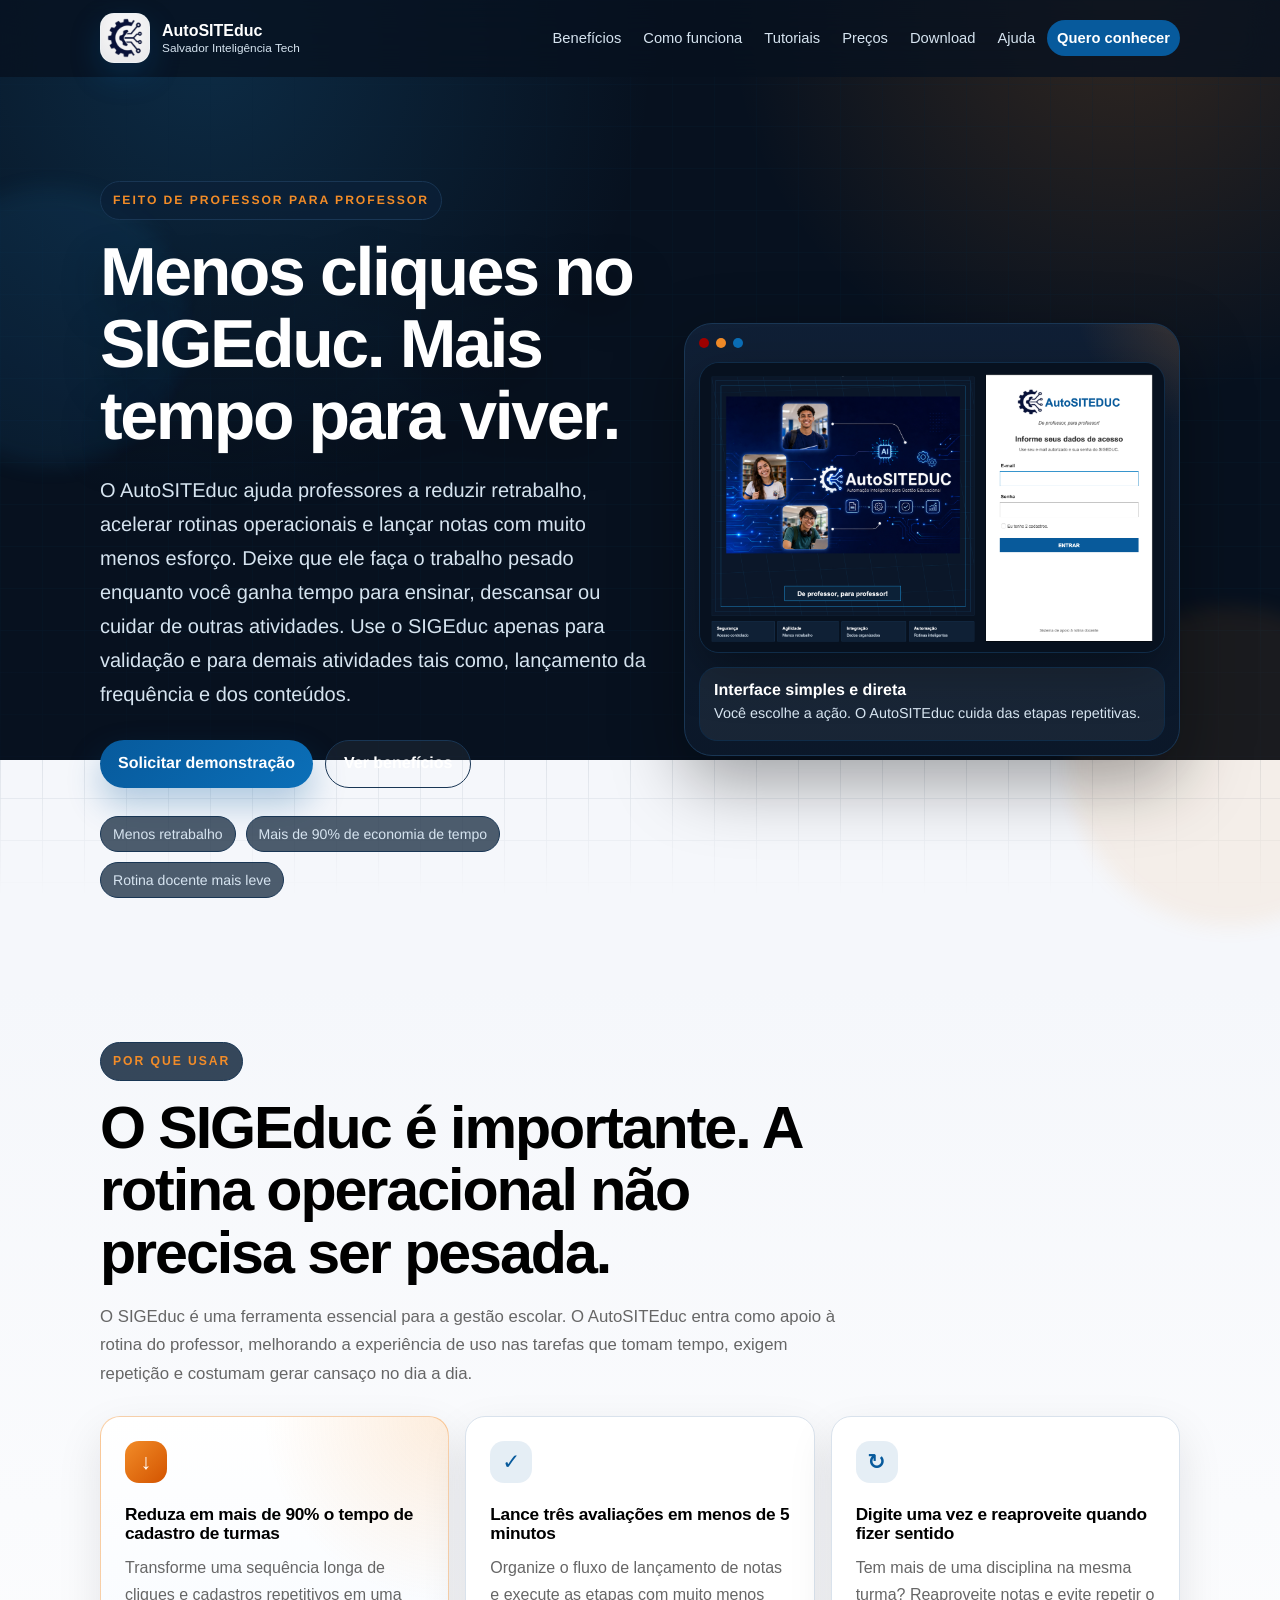
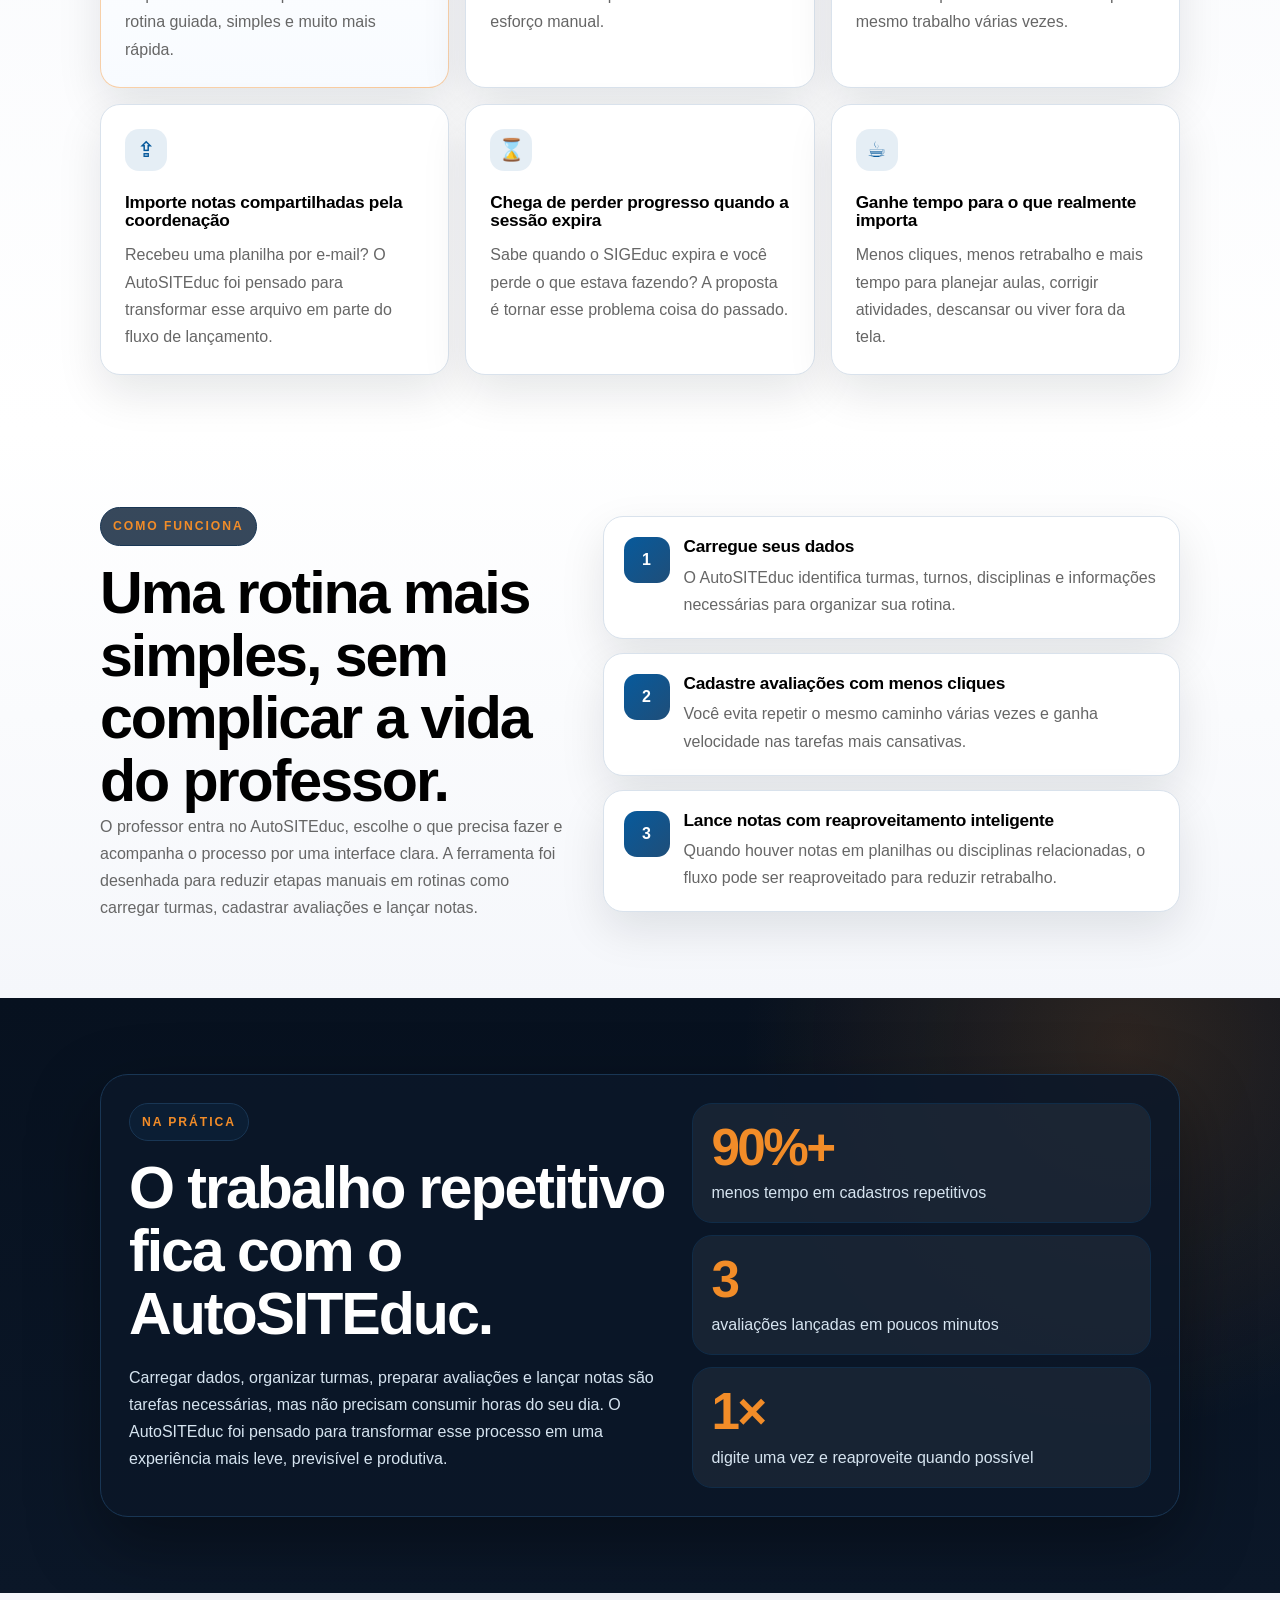
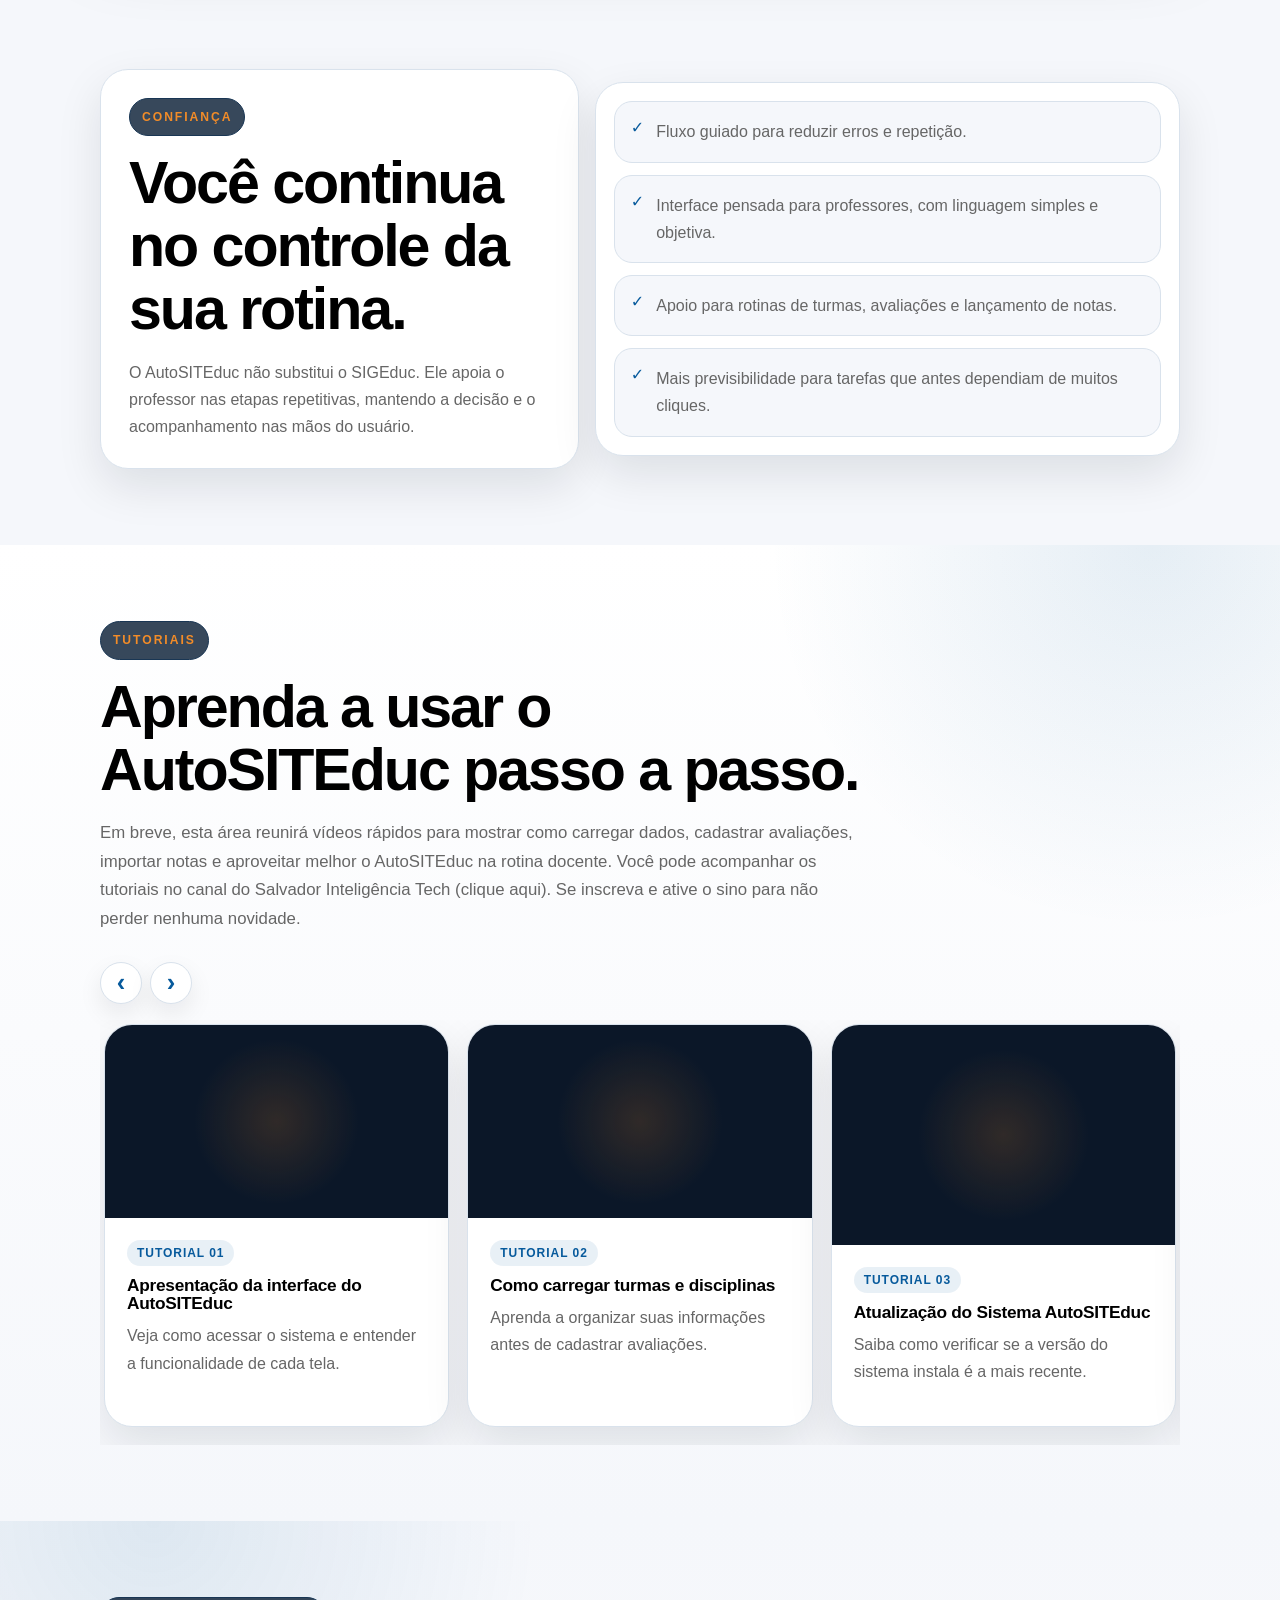
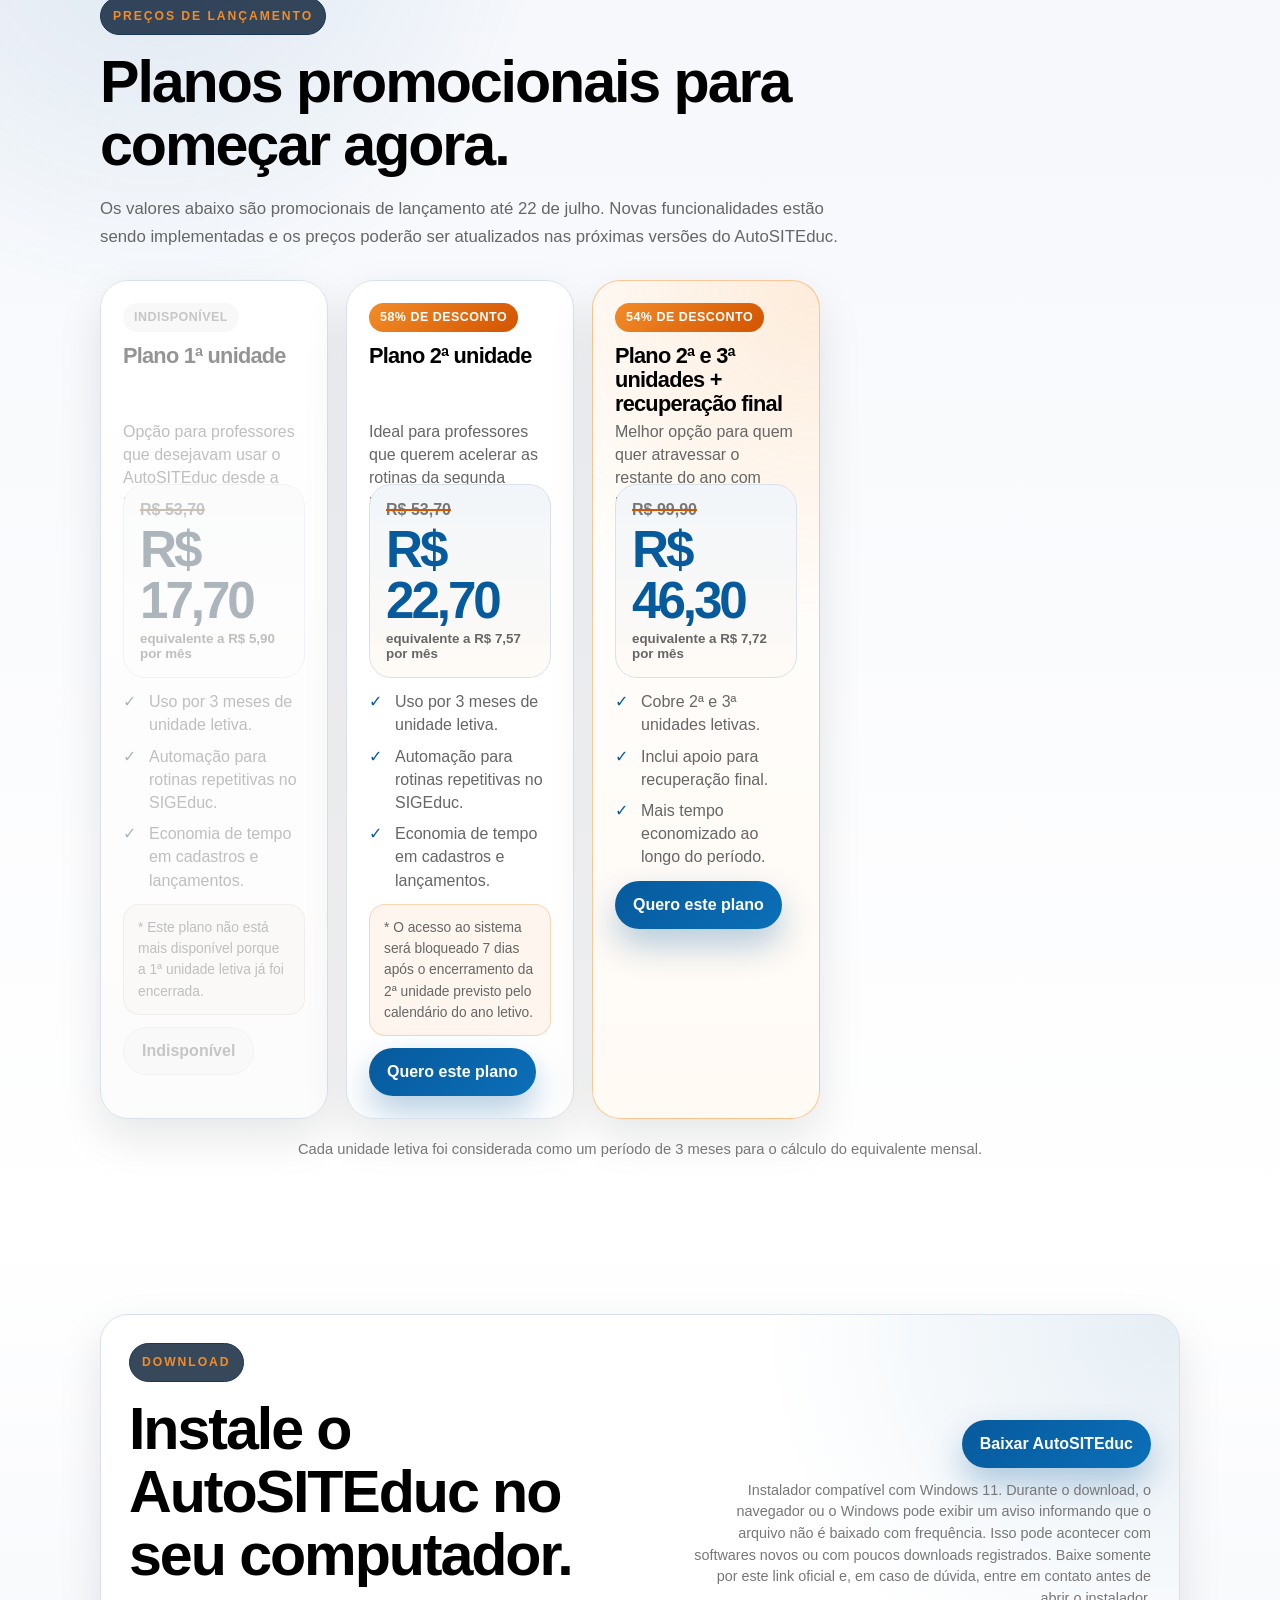
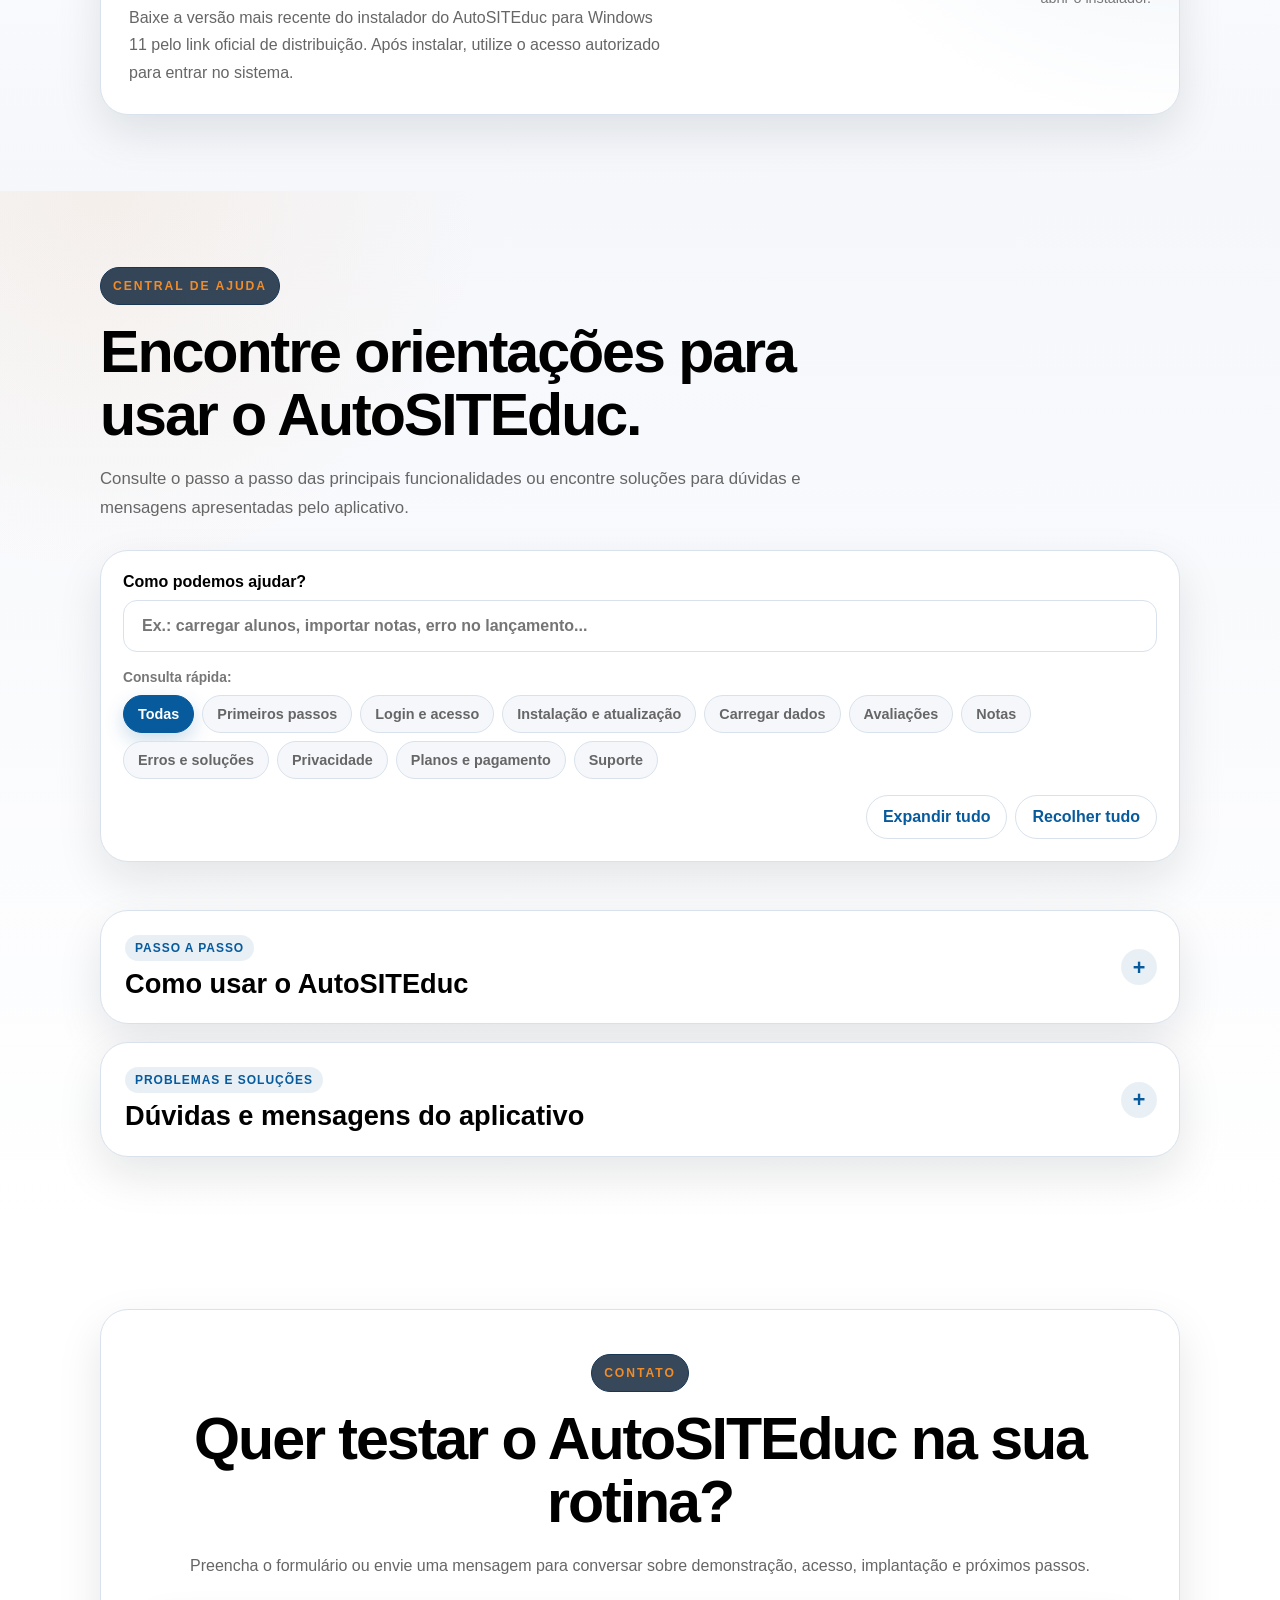
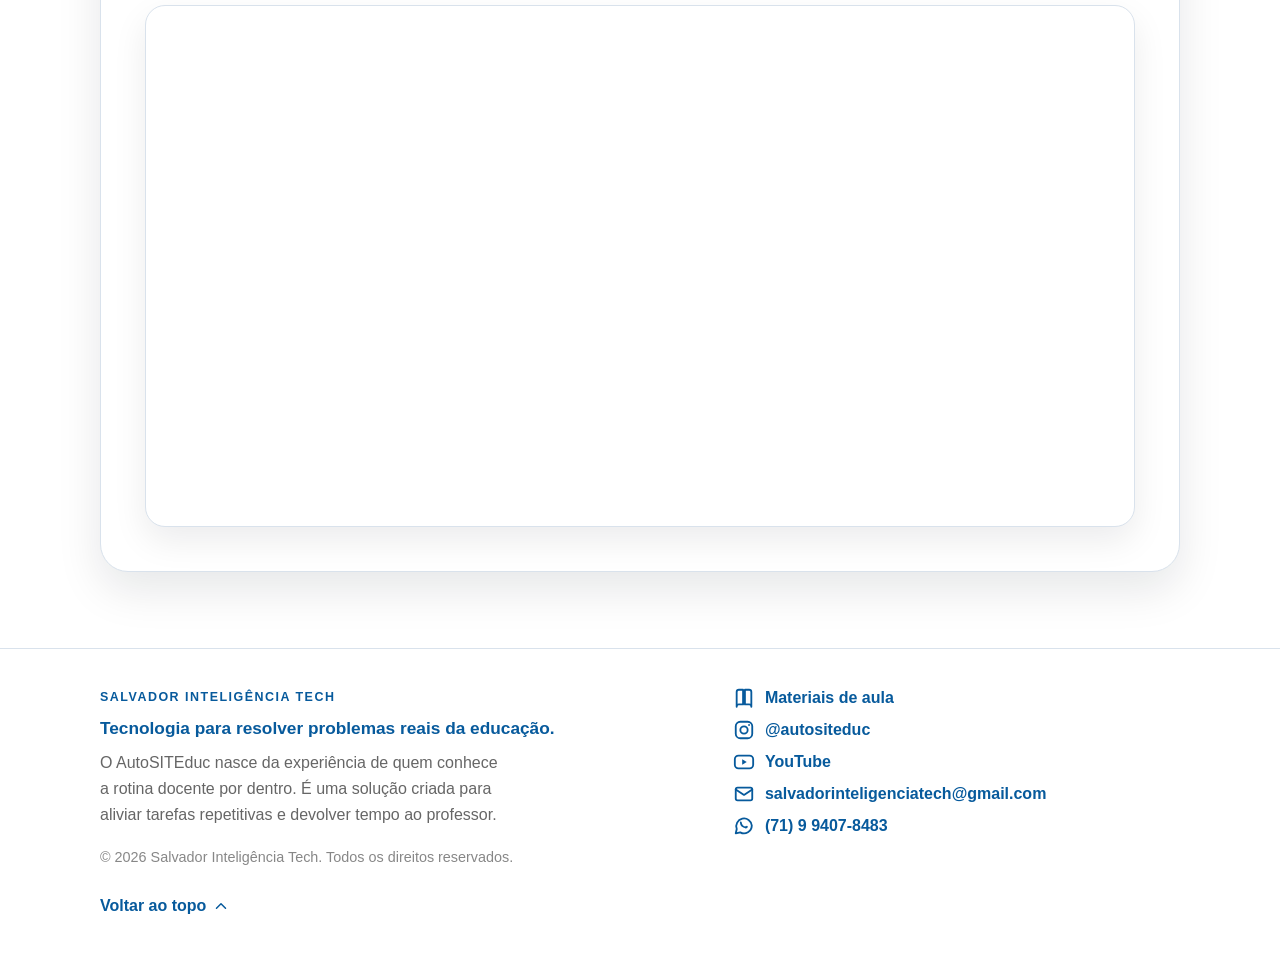
==== commit 1428bb7b: "Aprimora responsividade, FAQ e rodapé do site" ====
--- a/autositeduc/index.html
+++ b/autositeduc/index.html
@@ -5,15 +5,15 @@
   <meta charset="utf-8" />
   <meta name="viewport" content="width=device-width, initial-scale=1" />
   <meta name="theme-color" content="#07111f" />
-  <title>AutoSITEduc | Menos cliques no SIGeduc, mais tempo para ensinar</title>
+  <title>AutoSITEduc | Menos cliques no SIGEduc, mais tempo para ensinar</title>
   <meta name="description"
-    content="AutoSITEduc é uma ferramenta de apoio à rotina docente que reduz retrabalho, automatiza etapas repetitivas no SIGeduc e ajuda professores a economizar tempo no lançamento de notas." />
+    content="AutoSITEduc é uma ferramenta de apoio à rotina docente que reduz retrabalho, automatiza etapas repetitivas no SIGEduc e ajuda professores a economizar tempo no lançamento de notas." />
   <meta property="og:title" content="AutoSITEduc | Salvador Inteligência Tech" />
   <meta property="og:description"
     content="Menos cliques, menos retrabalho e mais tempo para o professor. Uma solução feita de professor para professor." />
   <meta property="og:type" content="website" />
   <link rel="icon" href="../assets/favicon.svg" type="image/svg+xml" />
-  <link rel="stylesheet" href="../assets/styles.css?v=20260712-scheduled-pricing" />
+  <link rel="stylesheet" href="../assets/styles.css?v=20260730-faq-fix" />
 </head>
 
 <body>
@@ -55,7 +55,7 @@
       <div class="container hero-grid">
         <div class="hero-copy reveal">
           <p class="eyebrow">Feito de professor para professor</p>
-          <h1 class="hero-title">Menos cliques no SIGeduc. Mais tempo para viver.</h1>
+          <h1 class="hero-title">Menos cliques no SIGEduc. Mais tempo para viver.</h1>
           <p class="hero-lead">
             O AutoSITEduc ajuda professores a reduzir retrabalho, acelerar rotinas operacionais e lançar notas com muito
             menos esforço. Deixe que ele faça o trabalho pesado enquanto você ganha tempo para ensinar, descansar ou
@@ -91,9 +91,9 @@
       <div class="container">
         <div class="section-heading reveal">
           <p class="eyebrow">Por que usar</p>
-          <h2>O SIGeduc é importante. A rotina operacional não precisa ser pesada.</h2>
+          <h2>O SIGEduc é importante. A rotina operacional não precisa ser pesada.</h2>
           <p>
-            O SIGeduc é uma ferramenta essencial para a gestão escolar. O AutoSITEduc entra como apoio à rotina do
+            O SIGEduc é uma ferramenta essencial para a gestão escolar. O AutoSITEduc entra como apoio à rotina do
             professor, melhorando a experiência de uso nas tarefas que tomam tempo, exigem repetição e costumam gerar
             cansaço no dia a dia.
           </p>
@@ -140,7 +140,7 @@
             <span class="benefit-icon">⌛</span>
             <h3>Chega de perder progresso quando a sessão expira</h3>
             <p>
-              Sabe quando o SIGeduc expira e você perde o que estava fazendo? A proposta é tornar esse problema coisa do
+              Sabe quando o SIGEduc expira e você perde o que estava fazendo? A proposta é tornar esse problema coisa do
               passado.
             </p>
           </article>
@@ -224,7 +224,7 @@
           <p class="eyebrow">Confiança</p>
           <h2>Você continua no controle da sua rotina.</h2>
           <p>
-            O AutoSITEduc não substitui o SIGeduc. Ele apoia o professor nas etapas repetitivas, mantendo a decisão e o
+            O AutoSITEduc não substitui o SIGEduc. Ele apoia o professor nas etapas repetitivas, mantendo a decisão e o
             acompanhamento nas mãos do usuário.
           </p>
         </div>
@@ -404,7 +404,7 @@
 
             <ul class="pricing-list">
               <li>Uso por 3 meses de unidade letiva.</li>
-              <li>Automação para rotinas repetitivas no SIGeduc.</li>
+              <li>Automação para rotinas repetitivas no SIGEduc.</li>
               <li>Economia de tempo em cadastros e lançamentos.</li>
             </ul>
 
@@ -432,7 +432,7 @@
 
             <ul class="pricing-list">
               <li>Uso por 3 meses de unidade letiva.</li>
-              <li>Automação para rotinas repetitivas no SIGeduc.</li>
+              <li>Automação para rotinas repetitivas no SIGEduc.</li>
               <li>Economia de tempo em cadastros e lançamentos.</li>
             </ul>
 
@@ -500,20 +500,6 @@
       </div>
     </section>
 
-    <section class="section company-section">
-      <div class="container company-card reveal">
-        <div>
-          <p class="eyebrow">Salvador Inteligência Tech</p>
-          <h2>Tecnologia para resolver problemas reais da educação.</h2>
-          <p>
-            O AutoSITEduc nasce da experiência de quem conhece a rotina docente por dentro. É uma solução criada para
-            aliviar tarefas repetitivas e devolver tempo ao professor.
-          </p>
-        </div>
-        <a class="button button-ghost" href="#contato">Falar com a empresa</a>
-      </div>
-    </section>
-
     <section class="section help-section" id="ajuda">
       <div class="container">
         <div class="section-heading reveal">
@@ -537,6 +523,111 @@
             />
           </label>
 
+          <div class="help-quick-filters" aria-label="Consultas rápidas">
+            <span class="help-quick-filters-label">Consulta rápida:</span>
+
+            <div class="help-filter-list" data-help-filter-list>
+              <button
+                type="button"
+                class="help-filter is-active"
+                data-help-filter="all"
+                aria-pressed="true"
+              >
+                Todas
+              </button>
+
+              <button
+                type="button"
+                class="help-filter"
+                data-help-filter="primeiros-passos"
+                aria-pressed="false"
+              >
+                Primeiros passos
+              </button>
+
+              <button
+                type="button"
+                class="help-filter"
+                data-help-filter="login"
+                aria-pressed="false"
+              >
+                Login e acesso
+              </button>
+
+              <button
+                type="button"
+                class="help-filter"
+                data-help-filter="instalacao"
+                aria-pressed="false"
+              >
+                Instalação e atualização
+              </button>
+
+              <button
+                type="button"
+                class="help-filter"
+                data-help-filter="carregar-dados"
+                aria-pressed="false"
+              >
+                Carregar dados
+              </button>
+
+              <button
+                type="button"
+                class="help-filter"
+                data-help-filter="avaliacoes"
+                aria-pressed="false"
+              >
+                Avaliações
+              </button>
+
+              <button
+                type="button"
+                class="help-filter"
+                data-help-filter="notas"
+                aria-pressed="false"
+              >
+                Notas
+              </button>
+
+              <button
+                type="button"
+                class="help-filter"
+                data-help-filter="erros"
+                aria-pressed="false"
+              >
+                Erros e soluções
+              </button>
+
+              <button
+                type="button"
+                class="help-filter"
+                data-help-filter="privacidade"
+                aria-pressed="false"
+              >
+                Privacidade
+              </button>
+
+              <button
+                type="button"
+                class="help-filter"
+                data-help-filter="planos"
+                aria-pressed="false"
+              >
+                Planos e pagamento
+              </button>
+
+              <button
+                type="button"
+                class="help-filter"
+                data-help-filter="suporte"
+                aria-pressed="false"
+              >
+                Suporte
+              </button>
+            </div>
+          </div>
+
           <div class="help-actions" aria-label="Controles da Central de Ajuda">
             <button type="button" class="help-action" data-help-expand>
               Expandir tudo
@@ -559,10 +650,350 @@
             </summary>
 
             <div class="help-group-content">
+<details
+                class="help-item"
+                id="ajuda-instalar-autositeduc"
+                data-help-item
+                data-help-categories="primeiros-passos instalacao"
+                data-search="instalar instalação download baixar autositeduc site link windows instalador"
+              >
+                <summary>Como instalar o AutoSITEduc?</summary>
+
+                <div class="help-answer">
+                  <p>
+                    O instalador do AutoSITEduc está disponível na seção
+                    <strong>Download</strong> do site.
+                  </p>
+
+                  <ol>
+                    <li>
+                      Acesse a seção <a href="#download"><strong>Download</strong></a>.
+                    </li>
+                    <li>
+                      Clique no botão de download do AutoSITEduc.
+                    </li>
+                    <li>
+                      Aguarde o término do download.
+                    </li>
+                    <li>
+                      Abra o arquivo de instalação.
+                    </li>
+                    <li>
+                      Siga as instruções apresentadas pelo instalador.
+                    </li>
+                    <li>
+                      Após a instalação, abra o AutoSITEduc pelo atalho criado
+                      no computador.
+                    </li>
+                  </ol>
+
+                  <section class="help-message help-message-info">
+                    <h4>Use sempre o instalador disponível no site</h4>
+                    <p>
+                      A página de download é atualizada para disponibilizar a versão
+                      indicada para instalação.
+                    </p>
+                  </section>
+                </div>
+              </details>
+
+<details
+                class="help-item"
+                id="ajuda-sistemas-operacionais"
+                data-help-item
+                data-help-categories="primeiros-passos instalacao"
+                data-search="sistema operacional windows 11 compatibilidade mac linux versões windows"
+              >
+                <summary>Em quais sistemas operacionais o AutoSITEduc funciona?</summary>
+
+                <div class="help-answer">
+                  <p>
+                    Atualmente, o AutoSITEduc é disponibilizado e testado para
+                    <strong>Windows 11</strong>.
+                  </p>
+
+                  <section class="help-message help-message-warning">
+                    <h4>Outras versões e sistemas</h4>
+                    <p>
+                      O funcionamento em outras versões do Windows não foi validado.
+                      Também não há, no momento, versão oficial para macOS ou Linux.
+                    </p>
+                  </section>
+                </div>
+              </details>
+
+<details
+                class="help-item"
+                id="ajuda-atualizar-sem-desinstalar"
+                data-help-item
+                data-help-categories="instalacao"
+                data-search="atualizar nova versão desinstalar versão anterior reinstalar instalador atualização"
+              >
+                <summary>Preciso desinstalar a versão atual antes de instalar uma nova versão?</summary>
+
+                <div class="help-answer">
+                  <p>
+                    <strong>Não.</strong> Você pode instalar a nova versão do
+                    AutoSITEduc sem desinstalar a versão anterior.
+                  </p>
+
+                  <section class="help-message help-message-info">
+                    <h4>Como atualizar</h4>
+                    <ol>
+                      <li>Feche o AutoSITEduc.</li>
+                      <li>Abra o instalador da nova versão.</li>
+                      <li>Siga normalmente as etapas de instalação.</li>
+                      <li>Abra o AutoSITEduc após a conclusão.</li>
+                    </ol>
+                  </section>
+
+                  <section class="help-message help-message-warning">
+                    <h4>Antes de iniciar</h4>
+                    <p>
+                      Aguarde a conclusão de qualquer operação em andamento e
+                      certifique-se de que o AutoSITEduc esteja completamente fechado.
+                    </p>
+                  </section>
+                </div>
+              </details>
+
               <details
                 class="help-item"
+                id="ajuda-verificar-versao-atualizada"
+                data-help-item
+                data-help-categories="primeiros-passos instalacao"
+                data-search="versão atualizada atualização disponível sistema atualizado versão desatualizada baixar atualização download nova versão tela login"
+              >
+                <summary>Como saber se estou usando a versão mais recente do AutoSITEduc?</summary>
+
+                <div class="help-answer">
+                  <p>
+                    Ao iniciar o AutoSITEduc, o aplicativo verifica automaticamente
+                    se existe uma versão mais recente disponível.
+                  </p>
+
+                  <section class="help-message help-message-success">
+                    <h4>Quando o aplicativo está atualizado</h4>
+                    <p>
+                      Na tela de login, abaixo do botão <strong>Entrar</strong>,
+                      será exibida a mensagem <strong>“Sistema atualizado.”</strong>
+                    </p>
+                  </section>
+
+                  <section class="help-message help-message-warning">
+                    <h4>Quando existe uma nova versão</h4>
+                    <p>
+                      Uma janela será aberta informando que a versão instalada está
+                      desatualizada. Clique em <strong>Baixar atualização</strong>
+                      para fazer o download do instalador da versão mais recente.
+                    </p>
+                  </section>
+
+                  <p>
+                    Antes de instalar a atualização, feche o AutoSITEduc e aguarde
+                    a conclusão de qualquer operação que esteja em andamento.
+                  </p>
+                </div>
+              </details>
+
+              <details
+                class="help-item"
+                id="ajuda-antivirus-instalacao"
+                data-help-item
+                data-help-categories="instalacao erros"
+                data-search="antivírus antivirus bloqueou instalação pausar proteção instalador falso positivo segurança"
+              >
+                <summary>Meu antivírus não está permitindo a instalação. O que devo fazer?</summary>
+
+                <div class="help-answer">
+                  <p>
+                    Alguns antivírus podem bloquear preventivamente programas novos
+                    ou ainda pouco conhecidos.
+                  </p>
+
+                  <section class="help-message help-message-danger">
+                    <h4>Confirme a origem do instalador</h4>
+                    <p>
+                      Antes de prosseguir, confirme que o arquivo foi baixado
+                      diretamente da seção oficial de Download do AutoSITEduc.
+                      Não execute instaladores recebidos de fontes desconhecidas.
+                    </p>
+                  </section>
+
+                  <section class="help-message help-message-info">
+                    <h4>Como proceder</h4>
+                    <ol>
+                      <li>Confirme que o instalador foi baixado do site oficial.</li>
+                      <li>Salve seus trabalhos e feche os demais programas.</li>
+                      <li>Pause temporariamente a proteção do antivírus.</li>
+                      <li>Execute o instalador e conclua a instalação.</li>
+                      <li>Reative o antivírus imediatamente após a instalação.</li>
+                    </ol>
+                  </section>
+
+                  <section class="help-message help-message-warning">
+                    <h4>A pausa deve ser temporária</h4>
+                    <p>
+                      Enquanto o antivírus estiver pausado, não navegue na internet,
+                      não abra outros arquivos e não faça novos downloads.
+                    </p>
+                  </section>
+
+                  <p>
+                    Esse tipo de bloqueio tende a diminuir quando o aplicativo possui
+                    maior reputação de downloads ou passa a ser distribuído por uma
+                    loja oficial, como a Microsoft Store.
+                  </p>
+                </div>
+              </details>
+
+              <details
+                class="help-item"
+                id="ajuda-alerta-download"
+                data-help-item
+                data-help-categories="instalacao erros"
+                data-search="download incompleto alerta navegador windows bloqueou arquivo segurança manter download"
+              >
+                <summary>Por que o computador exibiu um alerta e não concluiu o download?</summary>
+
+                <div class="help-answer">
+                  <p>
+                    Esse alerta pode aparecer porque o AutoSITEduc é um software
+                    relativamente novo e ainda possui poucos registros de download
+                    nos mecanismos de reputação do navegador ou do Windows.
+                  </p>
+
+                  <section class="help-message help-message-warning">
+                    <h4>Verifique a origem do arquivo</h4>
+                    <p>
+                      Continue somente se o download tiver sido iniciado pela seção
+                      oficial de Download do AutoSITEduc.
+                    </p>
+                  </section>
+
+                  <section class="help-message help-message-info">
+                    <h4>Como proceder</h4>
+                    <ol>
+                      <li>Abra a área de downloads do navegador.</li>
+                      <li>Leia os detalhes do alerta apresentado.</li>
+                      <li>
+                        Confirme que o nome do arquivo corresponde ao instalador
+                        do AutoSITEduc.
+                      </li>
+                      <li>Utilize a opção para manter ou continuar o download.</li>
+                    </ol>
+                  </section>
+
+                  <section class="help-message help-message-info">
+                    <h4>Tutorial em vídeo</h4>
+                    <p>O vídeo explicativo será disponibilizado em breve.</p>
+                  </section>
+                </div>
+              </details>
+
+              <details
+                class="help-item"
+                id="ajuda-windows-bloqueia-instalacao"
+                data-help-item
+                data-help-categories="instalacao erros"
+                data-search="windows bloqueou instalação smartscreen protegeu computador aplicativo desconhecido pouco baixado microsoft store"
+              >
+                <summary>Por que o Windows pode impedir a instalação do AutoSITEduc?</summary>
+
+                <div class="help-answer">
+                  <p>
+                    O Windows pode exibir um alerta quando um aplicativo ainda possui
+                    poucos downloads, não tem uma reputação consolidada ou não é
+                    distribuído pela Microsoft Store.
+                  </p>
+
+                  <section class="help-message help-message-warning">
+                    <h4>O alerta não confirma uma ameaça</h4>
+                    <p>
+                      Esse aviso indica que o Windows ainda não possui informações
+                      suficientes para reconhecer o aplicativo. Ele não significa,
+                      por si só, que o instalador contém algum problema.
+                    </p>
+                  </section>
+
+                  <section class="help-message help-message-info">
+                    <h4>Como proceder</h4>
+                    <ol>
+                      <li>Confirme que o instalador foi baixado do site oficial.</li>
+                      <li>Leia os detalhes apresentados na janela de proteção.</li>
+                      <li>
+                        Clique em <strong>Mais informações</strong>, caso essa opção
+                        seja apresentada.
+                      </li>
+                      <li>
+                        Depois de confirmar o nome do aplicativo, utilize a opção
+                        <strong>Executar assim mesmo</strong>.
+                      </li>
+                    </ol>
+                  </section>
+
+                  <section class="help-message help-message-info">
+                    <h4>Tutorial em vídeo</h4>
+                    <p>O vídeo explicativo será disponibilizado em breve.</p>
+                  </section>
+
+                  <p>
+                    A distribuição futura pela Microsoft Store poderá reduzir ou
+                    eliminar esse tipo de alerta.
+                  </p>
+                </div>
+              </details>
+
+              <details
+                class="help-item"
+                id="ajuda-primeiro-acesso"
+                data-help-item
+                data-help-categories="primeiros-passos carregar-dados"
+                data-search="primeiro acesso computador novo carregar dados professor turmas alunos avaliações sincronizar atualização correção"
+              >
+                <summary>Qual é o primeiro passo ao acessar o AutoSITEduc em um computador novo?</summary>
+
+                <div class="help-answer">
+                  <p>
+                    Ao utilizar o AutoSITEduc pela primeira vez em um computador,
+                    acesse a tela <strong>Carregar dados</strong>.
+                  </p>
+
+                  <p>Nessa tela, realize os seguintes procedimentos:</p>
+
+                  <ol>
+                    <li>carregue os seus dados;</li>
+                    <li>carregue os dados das turmas e dos alunos;</li>
+                    <li>sincronize as avaliações cadastradas no SIGEduc.</li>
+                  </ol>
+
+                  <section class="help-message help-message-info">
+                    <h4>Por que esse procedimento é necessário?</h4>
+                    <p>
+                      Essas informações são utilizadas pelo AutoSITEduc para identificar
+                      suas escolas, turnos, turmas, disciplinas, alunos e avaliações.
+                    </p>
+                  </section>
+
+                  <section class="help-message help-message-warning">
+                    <h4>Atualizações do aplicativo</h4>
+                    <p>
+                      Em algumas atualizações, pode ser necessário carregar novamente
+                      uma ou mais dessas informações.
+                    </p>
+                    <p>
+                      Quando isso acontecer, o desenvolvedor informará quais etapas
+                      deverão ser repetidas.
+                    </p>
+                  </section>
+                </div>
+              </details>
+
+<details
+                class="help-item"
                 id="ajuda-fazer-login"
                 data-help-item
+                data-help-categories="primeiros-passos login"
                 data-search="fazer login entrar email e-mail senha sigeduc formulário contato autorizado autorização"
               >
                 <summary>Como fazer o login no AutoSITEduc?</summary>
@@ -570,7 +1001,7 @@
                 <div class="help-answer">
                   <p>
                     Para entrar no AutoSITEduc, informe o <strong>e-mail</strong> e a
-                    <strong>senha</strong> que você utiliza para acessar o SIGeduc.
+                    <strong>senha</strong> que você utiliza para acessar o SIGEduc.
                     Depois, clique no botão <strong>Entrar</strong>.
                   </p>
 
@@ -593,13 +1024,75 @@
                 </div>
               </details>
 
-              <details
+<details
+                class="help-item"
+                id="ajuda-como-funciona"
+                data-help-item
+                data-help-categories="primeiros-passos"
+                data-search="como funciona automação simula comportamento humano cliques sigeduc bloqueia tela congela interface operação mensagem êxito falha"
+              >
+                <summary>Como o AutoSITEduc funciona?</summary>
+
+                <div class="help-answer">
+                  <p>
+                    O AutoSITEduc é uma automação que executa, dentro do SIGEduc, uma
+                    sequência organizada de ações semelhantes às que seriam realizadas
+                    manualmente pelo professor.
+                  </p>
+
+                  <section class="help-message help-message-info">
+                    <h4>Automação de tarefas repetitivas</h4>
+                    <p>
+                      Ao utilizar uma funcionalidade, o AutoSITEduc acessa as páginas
+                      necessárias do SIGEduc, realiza os cliques, preenche os campos e
+                      consulta ou envia as informações relacionadas à operação escolhida.
+                    </p>
+                  </section>
+
+                  <section class="help-message help-message-warning">
+                    <h4>Bloqueio temporário da interface</h4>
+                    <p>
+                      Durante operações de carregamento ou envio de informações, a
+                      interface pode ficar temporariamente bloqueada.
+                    </p>
+                    <p>
+                      Esse bloqueio evita que uma nova ação seja iniciada antes que a
+                      operação atual seja concluída.
+                    </p>
+                  </section>
+
+                  <section class="help-message help-message-success">
+                    <h4>Mensagem de conclusão</h4>
+                    <p>
+                      Ao final do procedimento, o AutoSITEduc exibirá uma janela
+                      informando se a operação foi concluída com êxito.
+                    </p>
+                  </section>
+
+                  <section class="help-message help-message-danger">
+                    <h4>Mensagem de falha</h4>
+                    <p>
+                      Caso ocorra algum problema, uma janela apresentará as informações
+                      disponíveis sobre a falha.
+                    </p>
+                  </section>
+
+                  <p>
+                    Leia sempre a mensagem exibida ao final da operação. Caso precise
+                    de suporte, anote o texto apresentado ou faça uma captura de tela
+                    antes de fechar a janela.
+                  </p>
+                </div>
+              </details>
+
+<details
                 class="help-item"
                 id="ajuda-substitui-sigeduc"
                 data-help-item
+                data-help-categories="primeiros-passos"
                 data-search="substitui sigeduc frequência conteúdos avaliações notas consultar verificar portal docente"
               >
-                <summary>O AutoSITEduc substitui o SIGeduc?</summary>
+                <summary>O AutoSITEduc substitui o SIGEduc?</summary>
 
                 <div class="help-answer">
                   <p>
@@ -613,37 +1106,38 @@
                       <li>carregamento das informações das turmas;</li>
                       <li>cadastro de avaliações;</li>
                       <li>digitação e importação de notas;</li>
-                      <li>lançamento de notas no SIGeduc.</li>
+                      <li>lançamento de notas no SIGEduc.</li>
                     </ul>
                   </section>
 
                   <section class="help-message help-message-warning">
-                    <h4>O que continua sendo feito no SIGeduc</h4>
+                    <h4>O que continua sendo feito no SIGEduc</h4>
                     <p>
                       O lançamento da frequência e o cadastro dos conteúdos continuam
-                      sendo realizados diretamente no SIGeduc.
-                    </p>
-                  </section>
-
-                  <p>
-                    O professor também pode continuar acessando o SIGeduc normalmente
+                      sendo realizados diretamente no SIGEduc.
+                    </p>
+                  </section>
+
+                  <p>
+                    O professor também pode continuar acessando o SIGEduc normalmente
                     para consultar informações e confirmar se as operações realizadas
                     pelo AutoSITEduc foram registradas corretamente.
                   </p>
                 </div>
               </details>
 
-              <details
+<details
                 class="help-item"
                 id="ajuda-precisa-internet"
                 data-help-item
+                data-help-categories="primeiros-passos"
                 data-search="internet conexão rede wifi plurall escola instável sigeduc online"
               >
                 <summary>É necessário ter acesso à internet para usar o AutoSITEduc?</summary>
 
                 <div class="help-answer">
                   <p>
-                    <strong>Sim.</strong> Assim como o SIGeduc, o AutoSITEduc precisa
+                    <strong>Sim.</strong> Assim como o SIGEduc, o AutoSITEduc precisa
                     de acesso à internet para consultar e enviar informações.
                   </p>
 
@@ -660,7 +1154,7 @@
                     <h4>Uso da internet da escola</h4>
                     <p>
                       Caso a rede Plurall apresente lentidão ou dificuldade de acesso
-                      ao SIGeduc, experimente utilizar outra conexão disponível, como
+                      ao SIGEduc, experimente utilizar outra conexão disponível, como
                       uma rede Wi-Fi alternativa ou o compartilhamento de internet
                       do celular.
                     </p>
@@ -668,10 +1162,11 @@
                 </div>
               </details>
 
-              <details
+<details
                 class="help-item"
                 id="ajuda-mais-de-um-computador"
                 data-help-item
+                data-help-categories="primeiros-passos privacidade"
                 data-search="mais de um computador vários computadores notebook instalação dados locais sincronização"
               >
                 <summary>Posso usar o AutoSITEduc em mais de um computador?</summary>
@@ -698,10 +1193,186 @@
                 </div>
               </details>
 
-              <details
+<details
+                class="help-item"
+                id="ajuda-sessao-expira"
+                data-help-item
+                data-help-categories="primeiros-passos"
+                data-search="sessão expira tempo limite digitar notas envio notas perder progresso login"
+              >
+                <summary>A sessão do AutoSITEduc expira?</summary>
+
+                <div class="help-answer">
+                  <p>
+                    <strong>Não.</strong> A interface do AutoSITEduc não possui um
+                    tempo de expiração enquanto você está digitando as notas.
+                  </p>
+
+                  <section class="help-message help-message-success">
+                    <h4>Digitação sem perda por expiração</h4>
+                    <p>
+                      Você pode preencher e revisar as notas sem que a tela seja
+                      encerrada automaticamente por tempo de inatividade.
+                    </p>
+                  </section>
+
+                  <section class="help-message help-message-info">
+                    <h4>Envio das notas</h4>
+                    <p>
+                      Durante o envio, o AutoSITEduc controla a interação com o
+                      SIGEduc e aguarda a conclusão da operação.
+                    </p>
+                  </section>
+
+                  <section class="help-message help-message-warning">
+                    <h4>Evite fechar o aplicativo</h4>
+                    <p>
+                      Embora a sessão do AutoSITEduc não expire, não feche o
+                      aplicativo nem desligue o computador durante uma operação
+                      de envio.
+                    </p>
+                  </section>
+                </div>
+              </details>
+
+<details
+                class="help-item"
+                id="ajuda-senha-cada-operacao"
+                data-help-item
+                data-help-categories="login notas"
+                data-search="senha todas vezes lançar notas login digitar novamente autenticação sigeduc"
+              >
+                <summary>Preciso digitar a senha sempre que for lançar notas?</summary>
+
+                <div class="help-answer">
+                  <p>
+                    <strong>Não.</strong> O e-mail e a senha são informados apenas
+                    no momento do login no AutoSITEduc.
+                  </p>
+
+                  <section class="help-message help-message-info">
+                    <h4>Acesso durante a sessão</h4>
+                    <p>
+                      Depois que o login é concluído, você pode utilizar as
+                      funcionalidades disponíveis sem digitar novamente a senha
+                      a cada operação.
+                    </p>
+                  </section>
+
+                  <section class="help-message help-message-warning">
+                    <h4>Novo login</h4>
+                    <p>
+                      Ao sair do aplicativo ou fechar a janela, será necessário
+                      informar novamente as credenciais no próximo acesso.
+                    </p>
+                  </section>
+                </div>
+              </details>
+
+<details
+                class="help-item"
+                id="ajuda-sair-sistema"
+                data-help-item
+                data-help-categories="primeiros-passos login"
+                data-search="sair sistema fechar janela botão vermelho sair encerrar sessão novo login"
+              >
+                <summary>Como sair do AutoSITEduc?</summary>
+
+                <div class="help-answer">
+                  <p>Você pode encerrar o uso do AutoSITEduc de duas formas:</p>
+
+                  <ul>
+                    <li>
+                      clicando no botão vermelho <strong>Sair</strong>, localizado
+                      no cabeçalho do aplicativo;
+                    </li>
+                    <li>
+                      fechando a janela do AutoSITEduc.
+                    </li>
+                  </ul>
+
+                  <section class="help-message help-message-info">
+                    <h4>Próximo acesso</h4>
+                    <p>
+                      Depois de sair ou fechar o aplicativo, será necessário fazer
+                      login novamente para iniciar uma nova sessão.
+                    </p>
+                  </section>
+
+                  <section class="help-message help-message-warning">
+                    <h4>Não feche durante uma operação</h4>
+                    <p>
+                      Antes de sair, aguarde a conclusão de qualquer carregamento,
+                      cadastro ou envio em andamento.
+                    </p>
+                  </section>
+                </div>
+              </details>
+
+<details
+                class="help-item"
+                id="ajuda-tela-configuracao"
+                data-help-item
+                data-help-categories="primeiros-passos privacidade instalacao"
+                data-search="configuração pasta atual dados locais ocultar escola alunos tamanho fonte atualização baixar atualização versão"
+              >
+                <summary>Quais informações e opções estão disponíveis na tela de Configuração?</summary>
+
+                <div class="help-answer">
+                  <p>
+                    A tela <strong>Configuração</strong> reúne informações sobre os
+                    dados locais, opções de privacidade, ajustes visuais e verificação
+                    de atualização do AutoSITEduc.
+                  </p>
+
+                  <section class="help-message help-message-info">
+                    <h4>Local dos dados no computador</h4>
+                    <p>
+                      Na opção <strong>Pasta atual</strong>, você pode verificar o
+                      caminho em que os arquivos locais do AutoSITEduc estão
+                      armazenados no computador.
+                    </p>
+                  </section>
+
+                  <section class="help-message help-message-success">
+                    <h4>Privacidade das informações</h4>
+                    <p>
+                      Você pode ocultar parcialmente os nomes das escolas e dos alunos
+                      exibidos na interface.
+                    </p>
+                    <p>
+                      Essa opção é útil quando o aplicativo é utilizado em ambientes
+                      compartilhados ou durante demonstrações e apresentações.
+                    </p>
+                  </section>
+
+                  <section class="help-message help-message-info">
+                    <h4>Tamanho das fontes</h4>
+                    <p>
+                      É possível aumentar ou reduzir o tamanho dos textos apresentados
+                      no sistema para melhorar a leitura.
+                    </p>
+                  </section>
+
+                  <section class="help-message help-message-warning">
+                    <h4>Verificação de atualização</h4>
+                    <p>
+                      Nessa tela, você pode verificar se a versão instalada é a mais
+                      recente.
+                    </p>
+                    <p>
+                      Caso exista uma nova versão disponível, será apresentado o botão
+                      <strong>Baixar atualização</strong>.
+                    </p>
+                  </section>
+                </div>
+              </details>
+
+<details
                 class="help-item"
                 id="ajuda-armazenamento-dados"
                 data-help-item
+                data-help-categories="privacidade"
                 data-search="armazena dados professor alunos turmas escolas turnos privacidade criptografia banco de dados envio local"
               >
                 <summary>Quais informações o AutoSITEduc armazena?</summary>
@@ -736,7 +1407,7 @@
                     <h4>Envio de informações</h4>
                     <p>
                       Os dados das turmas e dos alunos não são enviados para uma base
-                      externa do AutoSITEduc. Eles somente são transmitidos ao SIGeduc
+                      externa do AutoSITEduc. Eles somente são transmitidos ao SIGEduc
                       quando o professor realiza operações como o cadastro de avaliações
                       ou o lançamento de notas.
                     </p>
@@ -744,54 +1415,11 @@
                 </div>
               </details>
 
-              <details
-                class="help-item"
-                id="ajuda-primeiro-acesso"
-                data-help-item
-                data-search="primeiro acesso computador novo carregar dados professor turmas alunos avaliações sincronizar atualização correção"
-              >
-                <summary>Qual é o primeiro passo ao acessar o AutoSITEduc em um computador novo?</summary>
-
-                <div class="help-answer">
-                  <p>
-                    Ao utilizar o AutoSITEduc pela primeira vez em um computador,
-                    acesse a tela <strong>Carregar dados</strong>.
-                  </p>
-
-                  <p>Nessa tela, realize os seguintes procedimentos:</p>
-
-                  <ol>
-                    <li>carregue os seus dados;</li>
-                    <li>carregue os dados das turmas e dos alunos;</li>
-                    <li>sincronize as avaliações cadastradas no SIGeduc.</li>
-                  </ol>
-
-                  <section class="help-message help-message-info">
-                    <h4>Por que esse procedimento é necessário?</h4>
-                    <p>
-                      Essas informações são utilizadas pelo AutoSITEduc para identificar
-                      suas escolas, turnos, turmas, disciplinas, alunos e avaliações.
-                    </p>
-                  </section>
-
-                  <section class="help-message help-message-warning">
-                    <h4>Atualizações do aplicativo</h4>
-                    <p>
-                      Em algumas atualizações, pode ser necessário carregar novamente
-                      uma ou mais dessas informações.
-                    </p>
-                    <p>
-                      Quando isso acontecer, o desenvolvedor informará quais etapas
-                      deverão ser repetidas.
-                    </p>
-                  </section>
-                </div>
-              </details>
-
-              <details
+<details
                 class="help-item"
                 id="ajuda-carregar-meus-dados"
                 data-help-item
+                data-help-categories="carregar-dados"
                 data-search="carregar meus dados dados professor tela carregar dados botão carregar vinculados professor"
               >
                 <summary>Como carregar os meus dados?</summary>
@@ -817,16 +1445,17 @@
                     <h4>Resultado esperado</h4>
                     <p>
                       Após a conclusão, o AutoSITEduc terá acesso às informações
-                      vinculadas ao seu perfil de professor no SIGeduc.
-                    </p>
-                  </section>
-                </div>
-              </details>
-
-              <details
+                      vinculadas ao seu perfil de professor no SIGEduc.
+                    </p>
+                  </section>
+                </div>
+              </details>
+
+<details
                 class="help-item"
                 id="ajuda-carregar-turmas"
                 data-help-item
+                data-help-categories="carregar-dados"
                 data-search="carregar dados turmas alunos escola turnos filtros marcar selecionadas barra lateral"
               >
                 <summary>Como carregar os dados das turmas e dos alunos?</summary>
@@ -870,13 +1499,14 @@
                 </div>
               </details>
 
-              <details
+<details
                 class="help-item"
                 id="ajuda-sincronizar-avaliacoes"
                 data-help-item
+                data-help-categories="carregar-dados avaliacoes"
                 data-search="carregar sincronizar avaliações escola turnos turmas sigeduc barra lateral sincronização"
               >
-                <summary>Como carregar as avaliações cadastradas no SIGeduc?</summary>
+                <summary>Como carregar as avaliações cadastradas no SIGEduc?</summary>
 
                 <div class="help-answer">
                   <ol>
@@ -909,7 +1539,7 @@
                   <section class="help-message help-message-info">
                     <h4>O que será sincronizado?</h4>
                     <p>
-                      O AutoSITEduc consultará as avaliações existentes no SIGeduc
+                      O AutoSITEduc consultará as avaliações existentes no SIGEduc
                       para as turmas selecionadas e armazenará essas informações
                       localmente.
                     </p>
@@ -918,7 +1548,7 @@
                   <section class="help-message help-message-warning">
                     <h4>Avaliações cadastradas recentemente</h4>
                     <p>
-                      Caso uma avaliação tenha sido criada diretamente no SIGeduc
+                      Caso uma avaliação tenha sido criada diretamente no SIGEduc
                       depois da última sincronização, repita esse procedimento para
                       atualizá-la no AutoSITEduc.
                     </p>
@@ -926,30 +1556,845 @@
                 </div>
               </details>
 
-              <details
+<details
+                class="help-item"
+                id="ajuda-utilidade-carregar-avaliacoes"
+                data-help-item
+                data-help-categories="carregar-dados avaliacoes"
+                data-search="utilidade carregar avaliações sincronizar sigeduc resumo unidade cadastro pendente data tipo valor quantidade"
+              >
+                <summary>Qual é a utilidade da funcionalidade Carregar avaliações?</summary>
+
+                <div class="help-answer">
+                  <p>
+                    A funcionalidade <strong>Carregar avaliações</strong> sincroniza o
+                    AutoSITEduc com as avaliações que já estão cadastradas no SIGEduc.
+                  </p>
+
+                  <section class="help-message help-message-info">
+                    <h4>Informações recuperadas</h4>
+                    <p>
+                      Durante a sincronização, o AutoSITEduc consulta as avaliações de
+                      cada turma e unidade e recupera informações como:
+                    </p>
+                    <ul>
+                      <li>data da avaliação;</li>
+                      <li>tipo de avaliação;</li>
+                      <li>valor de cada avaliação;</li>
+                      <li>quantidade de avaliações cadastradas.</li>
+                    </ul>
+                  </section>
+
+                  <section class="help-message help-message-success">
+                    <h4>Resumo da Unidade</h4>
+                    <p>
+                      Ao clicar em <strong>Resumo da Unidade</strong>, o AutoSITEduc
+                      apresenta uma visão consolidada das avaliações já cadastradas.
+                    </p>
+                    <p>
+                      As informações exibidas em preto correspondem às turmas que já
+                      possuem cadastro de avaliações.
+                    </p>
+                  </section>
+
+                  <section class="help-message help-message-danger">
+                    <h4>Cadastros pendentes</h4>
+                    <p>
+                      As informações exibidas em vermelho indicam turmas ou unidades
+                      que ainda possuem cadastro de avaliações pendente.
+                    </p>
+                  </section>
+
+                  <p>
+                    Sempre que avaliações forem criadas ou alteradas diretamente no
+                    SIGEduc, faça uma nova sincronização para atualizar essas
+                    informações no AutoSITEduc.
+                  </p>
+                </div>
+              </details>
+
+<details
                 class="help-item"
                 id="ajuda-cadastrar-avaliacoes"
                 data-help-item
-                data-search="cadastrar avaliações unidade datas valores atividades"
-              >
-                <summary>Como cadastrar avaliações?</summary>
-                <div class="help-answer">
-                  <p>Conteúdo em preparação.</p>
-                </div>
-              </details>
-
-              <details
+                data-help-categories="avaliacoes"
+                data-search="cadastrar avaliações sigeduc escola turnos unidade quantidade registrar turmas replicar eja"
+              >
+                <summary>Como cadastrar avaliações no SIGEduc pelo AutoSITEduc?</summary>
+
+                <div class="help-answer">
+                  <p>
+                    Na barra de navegação localizada abaixo do cabeçalho, clique em
+                    <strong>Cadastrar avaliações</strong>.
+                  </p>
+
+                  <section class="help-message help-message-info">
+                    <h4>Confirme se você está na tela correta</h4>
+                    <p>
+                      A tela de cadastro apresenta a seguinte orientação:
+                    </p>
+                    <blockquote>
+                      Esta tela usa os dados carregados localmente para verificar o
+                      status das turmas e preparar os filtros do cadastro de avaliações.
+                    </blockquote>
+                  </section>
+
+                  <ol>
+                    <li>Selecione a escola.</li>
+                    <li>Selecione os turnos desejados.</li>
+                    <li>
+                      Escolha a unidade: <strong>1ª unidade</strong>,
+                      <strong>2ª unidade</strong>, <strong>3ª unidade</strong> ou
+                      <strong>Recuperação final</strong>.
+                    </li>
+                    <li>
+                      Informe a quantidade de avaliações que deseja cadastrar.
+                    </li>
+                    <li>
+                      Pressione <strong>Enter</strong> ou clique em
+                      <strong>Registrar</strong>.
+                    </li>
+                    <li>
+                      Preencha todos os campos das avaliações apresentadas, da mesma
+                      forma que faria diretamente no SIGEduc.
+                    </li>
+                    <li>
+                      Marque as turmas que receberão as avaliações configuradas.
+                    </li>
+                    <li>
+                      Clique em <strong>Cadastrar avaliações no SIGEduc</strong>.
+                    </li>
+                    <li>Aguarde a conclusão do procedimento.</li>
+                  </ol>
+
+                  <section class="help-message help-message-warning">
+                    <h4>As mesmas informações serão replicadas</h4>
+                    <p>
+                      Todas as turmas selecionadas receberão as mesmas informações de
+                      avaliações que você preencheu no formulário.
+                    </p>
+                    <p>
+                      Antes de iniciar o envio, confira cuidadosamente as datas, os
+                      tipos, os valores e as turmas marcadas.
+                    </p>
+                  </section>
+
+                  <section class="help-message help-message-danger">
+                    <h4>Turmas da EJA</h4>
+                    <p>
+                      Essa funcionalidade não deve ser utilizada para cadastrar
+                      avaliações em turmas da EJA.
+                    </p>
+                    <p>
+                      Caso uma turma da EJA seja selecionada, o AutoSITEduc interromperá
+                      o procedimento e apresentará uma mensagem de erro.
+                    </p>
+                  </section>
+
+                  <section class="help-message help-message-success">
+                    <h4>Principal vantagem</h4>
+                    <p>
+                      A funcionalidade permite cadastrar e replicar o mesmo conjunto de
+                      avaliações para várias turmas, reduzindo o trabalho repetitivo.
+                    </p>
+                  </section>
+
+                  <p>
+                    Ao final da operação, leia a mensagem apresentada pelo AutoSITEduc
+                    e confirme se o cadastro foi concluído corretamente. Caso ocorra
+                    uma falha, anote a mensagem ou faça uma captura de tela antes de
+                    fechar a janela.
+                  </p>
+                </div>
+              </details>
+
+<details
+                class="help-item"
+                id="ajuda-alterar-avaliacoes"
+                data-help-item
+                data-help-categories="avaliacoes"
+                data-search="alterar editar excluir avaliações cadastradas autositeduc sigeduc manualmente"
+              >
+                <summary>Posso alterar pelo AutoSITEduc uma avaliação já cadastrada?</summary>
+
+                <div class="help-answer">
+                  <p>
+                    <strong>Não.</strong> O AutoSITEduc não altera nem exclui avaliações
+                    que já foram cadastradas.
+                  </p>
+
+                  <section class="help-message help-message-warning">
+                    <h4>Correções devem ser feitas no SIGEduc</h4>
+                    <p>
+                      Caso uma avaliação tenha sido cadastrada com alguma informação
+                      incorreta, acesse o SIGEduc e faça manualmente a exclusão ou a
+                      correção necessária.
+                    </p>
+                  </section>
+
+                  <p>
+                    Depois da alteração no SIGEduc, sincronize novamente as avaliações
+                    no AutoSITEduc para atualizar os dados armazenados localmente.
+                  </p>
+                </div>
+              </details>
+
+<details
                 class="help-item"
                 id="ajuda-lancar-notas"
                 data-help-item
-                data-search="lançar notas digitar importar planilha sigeduc"
-              >
-                <summary>Como digitar ou importar notas?</summary>
-                <div class="help-answer">
-                  <p>Conteúdo em preparação.</p>
-                </div>
-              </details>
-            </div>
+                data-help-categories="notas"
+                data-search="lançar notas digitar importar planilha arquivo xls xlsx excel sigeduc"
+              >
+                <summary>Como lançar notas pelo AutoSITEduc?</summary>
+
+                <div class="help-answer">
+                  <p>
+                    O AutoSITEduc permite preparar o lançamento das notas de duas formas:
+                    <strong>digitando as notas</strong> diretamente no aplicativo ou
+                    <strong>importando uma planilha</strong>.
+                  </p>
+
+                  <section class="help-message help-message-info">
+                    <h4>Digitar notas</h4>
+                    <p>
+                      Nessa opção, você seleciona a turma, a unidade, o componente
+                      curricular e as avaliações e, depois, informa as notas dos alunos
+                      diretamente no AutoSITEduc.
+                    </p>
+                  </section>
+
+                  <section class="help-message help-message-info">
+                    <h4>Importar notas</h4>
+                    <p>
+                      Nessa opção, as notas são carregadas a partir de uma planilha do
+                      Excel nos formatos <strong>.xls</strong> ou <strong>.xlsx</strong>.
+                    </p>
+                  </section>
+
+                  <section class="help-message help-message-warning">
+                    <h4>Confira os dados antes do envio</h4>
+                    <p>
+                      Antes de lançar as notas no SIGEduc, confira a turma, a unidade,
+                      as avaliações selecionadas, os nomes dos alunos e os valores
+                      apresentados na pré-visualização.
+                    </p>
+                  </section>
+
+                  <p>
+                    Depois de revisar as informações, siga para a etapa de envio ao
+                    SIGEduc e aguarde a mensagem de conclusão da operação.
+                  </p>
+                </div>
+              </details>
+<details
+                class="help-item"
+                id="ajuda-digitar-notas"
+                data-help-item
+                data-help-categories="notas"
+                data-search="digitar notas lançar notas filtros avaliações carregar alunos enviar sigeduc nenhuma turma encontrada"
+              >
+                <summary>Como digitar notas no AutoSITEduc?</summary>
+
+                <div class="help-answer">
+                  <ol>
+                    <li>
+                      Clique em <strong>Lançar notas</strong>.
+                    </li>
+                    <li>
+                      No menu lateral esquerdo, clique em
+                      <strong>Digitar notas</strong>.
+                    </li>
+                    <li>
+                      Preencha os campos da área
+                      <strong>Filtros para digitação das notas</strong>.
+                    </li>
+                    <li>
+                      Selecione as avaliações cujas notas deseja digitar.
+                    </li>
+                    <li>
+                      Clique em <strong>Carregar alunos</strong>.
+                    </li>
+                    <li>
+                      Digite as notas nos respectivos campos.
+                    </li>
+                    <li>
+                      Revise as informações apresentadas.
+                    </li>
+                    <li>
+                      Clique em <strong>Enviar para o SIGEduc</strong>.
+                    </li>
+                    <li>
+                      Aguarde a mensagem de conclusão da operação.
+                    </li>
+                  </ol>
+
+                  <section class="help-message help-message-info">
+                    <h4>As avaliações precisam estar sincronizadas</h4>
+                    <p>
+                      As avaliações somente aparecerão nessa tela se já estiverem
+                      cadastradas no SIGEduc e tiverem sido sincronizadas com o
+                      AutoSITEduc.
+                    </p>
+                  </section>
+
+                  <section class="help-message help-message-danger">
+                    <h4>Nenhuma turma encontrada</h4>
+                    <p>
+                      Caso a combinação de escola, turno, turma, unidade, componente
+                      curricular e avaliações não corresponda aos dados carregados,
+                      poderá ser apresentada a seguinte mensagem:
+                    </p>
+                    <blockquote>
+                      Nenhuma turma com alunos foi encontrada para os filtros selecionados.
+                    </blockquote>
+                    <p>
+                      Revise os filtros selecionados. Caso os dados estejam corretos,
+                      carregue novamente as turmas, os alunos e as avaliações.
+                    </p>
+                  </section>
+
+                  <section class="help-message help-message-warning">
+                    <h4>Confira antes de enviar</h4>
+                    <p>
+                      Antes de iniciar o lançamento, verifique a turma, a disciplina,
+                      a unidade, as avaliações selecionadas e as notas digitadas.
+                    </p>
+                  </section>
+
+                  <p>
+                    Ao final da operação, leia a mensagem apresentada. Caso ocorra
+                    alguma falha, anote o texto ou faça uma captura de tela antes de
+                    fechar a janela.
+                  </p>
+                </div>
+              </details>
+
+<details
+                class="help-item"
+                id="ajuda-recursos-digitacao-notas"
+                data-help-item
+                data-help-categories="notas"
+                data-search="recursos digitação notas copiar avaliação limpar coluna setas tab ctrl v colar planilha reaproveitar notas disciplinas"
+              >
+                <summary>Quais recursos estão disponíveis na digitação de notas?</summary>
+
+                <div class="help-answer">
+                  <section class="help-message help-message-info">
+                    <h4>Copiar uma coluna de notas</h4>
+                    <p>
+                      Use o botão <strong>Copiar AVx</strong> para copiar todas as
+                      notas digitadas em uma avaliação.
+                    </p>
+                  </section>
+
+                  <section class="help-message help-message-warning">
+                    <h4>Limpar uma coluna</h4>
+                    <p>
+                      Caso tenha preenchido uma avaliação incorretamente, clique em
+                      <strong>Limpar AVx</strong> para apagar todas as notas daquela
+                      coluna.
+                    </p>
+                  </section>
+
+                  <section class="help-message help-message-info">
+                    <h4>Navegação pelo teclado</h4>
+                    <p>
+                      Utilize as teclas direcionais e a tecla <strong>Tab</strong>
+                      para navegar entre os campos da tabela de notas.
+                    </p>
+                  </section>
+
+                  <section class="help-message help-message-success">
+                    <h4>Reaproveitar notas em outra disciplina</h4>
+                    <p>
+                      Caso lecione mais de uma disciplina para a mesma turma, você
+                      pode reaproveitar as notas já digitadas.
+                    </p>
+                    <ol>
+                      <li>
+                        Abra a primeira turma e disciplina.
+                      </li>
+                      <li>
+                        Digite as notas e copie a coluna desejada usando
+                        <strong>Copiar AVx</strong>.
+                      </li>
+                      <li>
+                        Abra a mesma turma na outra disciplina.
+                      </li>
+                      <li>
+                        Carregue os alunos.
+                      </li>
+                      <li>
+                        Selecione o primeiro campo da coluna correspondente e pressione
+                        <strong>Ctrl + V</strong>.
+                      </li>
+                    </ol>
+                  </section>
+
+                  <section class="help-message help-message-success">
+                    <h4>Colar notas de outra planilha</h4>
+                    <p>
+                      Caso as notas já estejam digitadas em uma planilha externa,
+                      você pode copiar a coluna e colá-la diretamente na tabela do
+                      AutoSITEduc.
+                    </p>
+                    <p>
+                      Antes de colar, confira se a ordem dos alunos na planilha
+                      corresponde à ordem apresentada no aplicativo.
+                    </p>
+                  </section>
+                </div>
+              </details>
+
+<details
+                class="help-item"
+                id="ajuda-baixar-planilha-notas"
+                data-help-item
+                data-help-categories="notas"
+                data-search="baixar planilha nomes alunos digitar notas importar notas excel turma disciplina gerar arquivo"
+              >
+                <summary>O AutoSITEduc disponibiliza planilhas com os nomes dos alunos?</summary>
+
+                <div class="help-answer">
+                  <p>
+                    <strong>Sim.</strong> O AutoSITEduc pode gerar uma planilha com
+                    os nomes dos alunos para que as notas sejam preenchidas e,
+                    posteriormente, importadas.
+                  </p>
+
+                  <ol>
+                    <li>
+                      Clique em <strong>Lançar notas</strong>.
+                    </li>
+                    <li>
+                      No menu lateral esquerdo, clique em
+                      <strong>Digitar notas</strong>.
+                    </li>
+                    <li>
+                      Preencha os filtros da turma e da disciplina.
+                    </li>
+                    <li>
+                      Carregue os alunos.
+                    </li>
+                    <li>
+                      Clique no botão <strong>Baixar planilha</strong>.
+                    </li>
+                    <li>
+                      Escolha o local em que o arquivo será salvo.
+                    </li>
+                  </ol>
+
+                  <section class="help-message help-message-info">
+                    <h4>Uma planilha para cada turma e disciplina</h4>
+                    <p>
+                      O arquivo é preparado de acordo com a turma e o componente
+                      curricular selecionados.
+                    </p>
+                  </section>
+
+                  <section class="help-message help-message-success">
+                    <h4>Preenchimento e importação</h4>
+                    <p>
+                      Depois de preencher as notas na planilha, você poderá utilizar
+                      a funcionalidade <strong>Importar notas</strong> para carregá-las
+                      novamente no AutoSITEduc.
+                    </p>
+                  </section>
+
+                  <section class="help-message help-message-warning">
+                    <h4>Não altere os nomes dos alunos</h4>
+                    <p>
+                      Para preservar a correspondência com os registros do SIGEduc,
+                      mantenha os nomes completos apresentados na planilha.
+                    </p>
+                  </section>
+                </div>
+              </details>
+
+<details
+                class="help-item"
+                id="ajuda-importar-notas"
+                data-help-item
+                data-help-categories="notas"
+                data-search="importar notas planilha excel xls xlsx selecionar arquivo carregar notas enviar sigeduc nomes alunos"
+              >
+                <summary>Como importar notas para o AutoSITEduc?</summary>
+
+                <div class="help-answer">
+                  <p>
+                    Para importar notas, você precisa ter uma planilha com os nomes
+                    dos alunos e as notas já preenchidas.
+                  </p>
+
+                  <section class="help-message help-message-warning">
+                    <h4>Confira os nomes dos alunos</h4>
+                    <p>
+                      Os nomes presentes na planilha devem estar completos e
+                      corresponder aos nomes registrados na matrícula dos alunos.
+                    </p>
+                  </section>
+
+                  <ol>
+                    <li>
+                      Clique em <strong>Lançar notas</strong>.
+                    </li>
+                    <li>
+                      No menu lateral esquerdo, clique em
+                      <strong>Importar notas</strong>.
+                    </li>
+                    <li>
+                      Preencha os campos da área
+                      <strong>Filtros para importação das notas</strong>.
+                    </li>
+                    <li>
+                      Clique em <strong>Selecionar arquivo</strong>.
+                    </li>
+                    <li>
+                      Escolha a planilha que contém as notas.
+                    </li>
+                    <li>
+                      Clique em <strong>Carregar notas</strong>.
+                    </li>
+                    <li>
+                      Confira os alunos, as avaliações e as notas apresentadas
+                      na pré-visualização.
+                    </li>
+                    <li>
+                      Clique em <strong>Enviar para o SIGEduc</strong>.
+                    </li>
+                    <li>
+                      Aguarde a mensagem de conclusão da operação.
+                    </li>
+                  </ol>
+
+                  <section class="help-message help-message-info">
+                    <h4>Formatos aceitos</h4>
+                    <p>
+                      O AutoSITEduc aceita arquivos do Excel nos formatos
+                      <strong>.xls</strong> e <strong>.xlsx</strong>.
+                    </p>
+                  </section>
+
+                  <section class="help-message help-message-warning">
+                    <h4>Confira antes de enviar</h4>
+                    <p>
+                      Antes do envio, verifique se a turma, a unidade, o componente
+                      curricular, as avaliações e as notas importadas estão corretos.
+                    </p>
+                  </section>
+
+                  <p>
+                    Caso ocorra alguma falha, anote a mensagem apresentada ou faça
+                    uma captura de tela antes de fechar a janela.
+                  </p>
+                </div>
+              </details>
+
+<details
+                class="help-item"
+                id="ajuda-ordem-planilha"
+                data-help-item
+                data-help-categories="notas"
+                data-search="ordem nomes alunos planilha importar notas matrícula nomes completos correspondência"
+              >
+                <summary>Os nomes dos alunos precisam estar ordenados na planilha?</summary>
+
+                <div class="help-answer">
+                  <p>
+                    <strong>Não.</strong> Os alunos não precisam aparecer na mesma
+                    ordem da lista do SIGEduc.
+                  </p>
+
+                  <section class="help-message help-message-info">
+                    <h4>O que precisa coincidir</h4>
+                    <p>
+                      Os nomes devem estar completos e corresponder aos nomes
+                      registrados na matrícula dos alunos.
+                    </p>
+                  </section>
+
+                  <p>
+                    Antes de enviar as notas, confira a correspondência apresentada
+                    na pré-visualização do AutoSITEduc.
+                  </p>
+                </div>
+              </details>
+
+<details
+                class="help-item"
+                id="ajuda-aluno-transferido-planilha"
+                data-help-item
+                data-help-categories="notas erros"
+                data-search="aluno transferido saiu turma nome extra planilha importar notas ignorado sigeduc"
+              >
+                <summary>Um aluno transferido ainda aparece na planilha. Isso impede o envio?</summary>
+
+                <div class="help-answer">
+                  <p>
+                    Em geral, <strong>não</strong>. Quando um nome existe na planilha,
+                    mas não aparece mais na tela de lançamento do SIGEduc, o
+                    AutoSITEduc pode ignorar esse registro excedente.
+                  </p>
+
+                  <section class="help-message help-message-warning">
+                    <h4>Confira a pré-visualização</h4>
+                    <p>
+                      Verifique se o aluno foi identificado como nome excedente ou
+                      ignorado e confirme se as notas dos demais estudantes estão
+                      associadas corretamente.
+                    </p>
+                  </section>
+
+                  <p>
+                    Não faça alterações na ordem ou nos nomes apenas para forçar a
+                    correspondência. Atualize a planilha assim que possível.
+                  </p>
+                </div>
+              </details>
+
+<details
+                class="help-item"
+                id="ajuda-aluno-novo-planilha-desatualizada"
+                data-help-item
+                data-help-categories="notas carregar-dados erros"
+                data-search="aluno novo adicionado posteriormente planilha desatualizada ausente importar notas carregar alunos divergência"
+              >
+                <summary>O que acontece se houver um aluno novo que não está na minha planilha?</summary>
+
+                <div class="help-answer">
+                  <p>
+                    Nesse caso, a planilha está desatualizada em relação à lista
+                    atual do SIGEduc.
+                  </p>
+
+                  <section class="help-message help-message-danger">
+                    <h4>O envio pode ser interrompido</h4>
+                    <p>
+                      Para evitar que uma nota seja associada ao aluno errado, o
+                      AutoSITEduc pode interromper a operação ao identificar uma
+                      divergência entre os alunos carregados e os alunos exibidos
+                      no SIGEduc.
+                    </p>
+                  </section>
+
+                  <section class="help-message help-message-info">
+                    <h4>Como resolver</h4>
+                    <ol>
+                      <li>Carregue novamente os dados da turma e dos alunos.</li>
+                      <li>Atualize a planilha com o aluno recém-adicionado.</li>
+                      <li>Confira novamente os nomes e as notas.</li>
+                      <li>Repita a importação e o envio.</li>
+                    </ol>
+                  </section>
+
+                  <p>
+                    Caso seja necessário, a nota do aluno novo poderá ser lançada
+                    manualmente no SIGEduc até que a planilha seja atualizada.
+                  </p>
+                </div>
+              </details>
+
+<details
+                class="help-item"
+                id="ajuda-operacoes-demoram"
+                data-help-item
+                data-help-categories="primeiros-passos"
+                data-search="demora lentidão operação processamento internet conexão velocidade estável tarefa complexa aguardar"
+              >
+                <summary>Por que algumas operações demoram mais do que outras?</summary>
+
+                <div class="help-answer">
+                  <p>
+                    O tempo necessário para concluir uma operação pode variar por dois
+                    motivos principais.
+                  </p>
+
+                  <section class="help-message help-message-info">
+                    <h4>Velocidade e estabilidade da internet</h4>
+                    <p>
+                      O AutoSITEduc precisa acessar o SIGEduc para consultar ou enviar
+                      informações. Quanto mais estável e rápida for a conexão, menor
+                      tende a ser o tempo de processamento.
+                    </p>
+                  </section>
+
+                  <section class="help-message help-message-warning">
+                    <h4>Complexidade da operação</h4>
+                    <p>
+                      Algumas funcionalidades exigem mais etapas dentro do SIGEduc.
+                      Por exemplo, pode ser necessário acessar várias turmas, unidades,
+                      alunos ou avaliações antes de concluir o procedimento.
+                    </p>
+                    <p>
+                      Por isso, operações mais complexas naturalmente podem levar mais
+                      tempo do que ações simples.
+                    </p>
+                  </section>
+
+                  <p>
+                    Aguarde a mensagem de conclusão antes de iniciar outra atividade
+                    no AutoSITEduc.
+                  </p>
+                </div>
+              </details>
+
+<details
+                class="help-item"
+                id="ajuda-planos"
+                data-help-item
+                data-help-categories="planos"
+                data-search="planos preços unidade separada unidades combinadas pagamento contratação"
+              >
+                <summary>Quais são os planos disponíveis?</summary>
+
+                <div class="help-answer">
+                  <p>
+                    O AutoSITEduc possui planos para unidades separadas e planos que
+                    combinam mais de uma unidade.
+                  </p>
+
+                  <section class="help-message help-message-info">
+                    <h4>Tipos de plano</h4>
+                    <ul>
+                      <li>plano para uma unidade específica;</li>
+                      <li>planos com unidades combinadas;</li>
+                      <li>planos que podem incluir a recuperação final.</li>
+                    </ul>
+                  </section>
+
+                  <p>
+                    Consulte os valores, os períodos de uso e as opções disponíveis
+                    na seção <a href="#precos"><strong>Preços</strong></a> do site.
+                  </p>
+                </div>
+              </details>
+
+<details
+                class="help-item"
+                id="ajuda-pagamento"
+                data-help-item
+                data-help-categories="planos"
+                data-search="pagamento pix chave email valor plano pagar contratação"
+              >
+                <summary>Como é feito o pagamento?</summary>
+
+                <div class="help-answer">
+                  <p>
+                    Atualmente, o pagamento é realizado por <strong>Pix</strong>.
+                  </p>
+
+                  <section class="help-message help-message-info">
+                    <h4>Chave Pix</h4>
+                    <blockquote>salvadorinteligenciatech@gmail.com</blockquote>
+                  </section>
+
+                  <section class="help-message help-message-success">
+                    <h4>Pagamento único</h4>
+                    <p>
+                      O valor é pago uma única vez, de acordo com o plano escolhido.
+                    </p>
+                  </section>
+
+                  <section class="help-message help-message-warning">
+                    <h4>Confira antes de pagar</h4>
+                    <p>
+                      Confirme o plano, o valor e o período de validade antes de
+                      realizar o pagamento.
+                    </p>
+                  </section>
+                </div>
+              </details>
+
+<details
+                class="help-item"
+                id="ajuda-vencimento-plano"
+                data-help-item
+                data-help-categories="planos"
+                data-search="vencimento validade plano data calendário ano letivo unidade expiração"
+              >
+                <summary>Qual é a data de vencimento do plano?</summary>
+
+                <div class="help-answer">
+                  <p>
+                    Cada plano possui uma data de vencimento definida de acordo com
+                    o calendário do ano letivo e com as unidades incluídas.
+                  </p>
+
+                  <section class="help-message help-message-info">
+                    <h4>Validade do plano</h4>
+                    <p>
+                      Consulte a descrição do plano escolhido para verificar o período
+                      de utilização correspondente.
+                    </p>
+                  </section>
+
+                  <p>
+                    Como o calendário letivo pode variar, confirme a data apresentada
+                    no momento da contratação.
+                  </p>
+                </div>
+              </details>
+
+<details
+                class="help-item"
+                id="ajuda-testar-sem-pagamento"
+                data-help-item
+                data-help-categories="planos"
+                data-search="testar teste gratuito sem pagamento trial ainda não sei experimentar"
+              >
+                <summary>Posso testar o AutoSITEduc antes de fazer o pagamento?</summary>
+
+                <div class="help-answer">
+                  <p>
+                    <strong>Sim.</strong> No formulário de interesse, selecione a opção:
+                  </p>
+
+                  <blockquote>
+                    Ainda não sei. Quero fazer um teste primeiro.
+                  </blockquote>
+
+                  <section class="help-message help-message-info">
+                    <h4>Versão de teste</h4>
+                    <p>
+                      Essa opção permite conhecer o funcionamento do AutoSITEduc antes
+                      da contratação de um plano pago.
+                    </p>
+                  </section>
+                </div>
+              </details>
+
+<details
+                class="help-item"
+                id="ajuda-recursos-versao-teste"
+                data-help-item
+                data-help-categories="planos"
+                data-search="versão teste trial funcionalidades três turmas limite restrição plano gratuito"
+              >
+                <summary>Quais funcionalidades estão disponíveis na versão de teste?</summary>
+
+                <div class="help-answer">
+                  <p>
+                    A versão de teste permite conhecer as principais funcionalidades
+                    disponíveis nos planos pagos.
+                  </p>
+
+                  <section class="help-message help-message-warning">
+                    <h4>Limite de utilização</h4>
+                    <p>
+                      Na versão de teste, o uso das funcionalidades fica limitado a
+                      <strong>três turmas</strong>.
+                    </p>
+                  </section>
+
+                  <p>
+                    Para utilizar o AutoSITEduc com mais turmas, será necessário
+                    contratar um dos planos disponíveis.
+                  </p>
+                </div>
+              </details>
+
+                                                                                                                                                                                                                                                                                                                                                                                                                                                                                                                      </div>
           </details>
 
           <details class="help-group reveal">
@@ -961,10 +2406,11 @@
             </summary>
 
             <div class="help-group-content">
-              <details
+<details
                 class="help-item"
                 id="ajuda-login"
                 data-help-item
+                data-help-categories="login erros"
                 data-search="login acesso senha sigeduc entrar erro credenciais campos obrigatórios email não encontrado usuário bloqueado conexão vínculo"
               >
                 <summary>Quais mensagens podem aparecer ao tentar entrar no AutoSITEduc?</summary>
@@ -977,7 +2423,7 @@
                   <ol>
                     <li>Confere se o e-mail e a senha foram preenchidos.</li>
                     <li>Verifica se o e-mail possui autorização para usar o AutoSITEduc.</li>
-                    <li>Tenta realizar a autenticação no SIGeduc.</li>
+                    <li>Tenta realizar a autenticação no SIGEduc.</li>
                   </ol>
 
                   <p>Durante esse processo, as seguintes mensagens podem ser exibidas:</p>
@@ -1036,9 +2482,9 @@
                     <h4>Não foi possível iniciar o login</h4>
                     <p>
                       Essa mensagem aparece quando a autorização do usuário foi concluída,
-                      mas o processo de autenticação no SIGeduc não pôde ser iniciado.
-                    </p>
-                    <blockquote>Não foi possível iniciar a autenticação no SIGeduc.</blockquote>
+                      mas o processo de autenticação no SIGEduc não pôde ser iniciado.
+                    </p>
+                    <blockquote>Não foi possível iniciar a autenticação no SIGEduc.</blockquote>
                     <p>
                       Tente entrar novamente. Caso o problema continue, reinicie o
                       AutoSITEduc e verifique sua conexão com a internet.
@@ -1046,26 +2492,26 @@
                   </section>
 
                   <section class="help-message help-message-danger">
-                    <h4>Erro no login do SIGeduc</h4>
+                    <h4>Erro no login do SIGEduc</h4>
                     <p>
                       Essa mensagem aparece quando o AutoSITEduc consegue acessar o
-                      SIGeduc, mas a autenticação não é concluída.
+                      SIGEduc, mas a autenticação não é concluída.
                     </p>
                     <p>O motivo apresentado pode incluir:</p>
                     <ul>
                       <li>usuário ou senha inválidos;</li>
-                      <li>tempo limite excedido ao acessar o SIGeduc;</li>
+                      <li>tempo limite excedido ao acessar o SIGEduc;</li>
                       <li>falha na confirmação do acesso ao Portal do Docente;</li>
                       <li>problema relacionado ao vínculo selecionado;</li>
-                      <li>mensagem de erro devolvida pela página de login do SIGeduc.</li>
+                      <li>mensagem de erro devolvida pela página de login do SIGEduc.</li>
                     </ul>
                     <p>
-                      Quando o próprio SIGeduc exibe uma mensagem no painel de erros,
+                      Quando o próprio SIGEduc exibe uma mensagem no painel de erros,
                       o AutoSITEduc apresenta essa mesma informação ao usuário.
                     </p>
                     <p>
                       Confirme se o usuário e a senha estão corretos e se você consegue
-                      acessar normalmente o SIGeduc pelo navegador.
+                      acessar normalmente o SIGEduc pelo navegador.
                     </p>
                   </section>
 
@@ -1073,7 +2519,7 @@
                     <h4>Seleção de vínculo</h4>
                     <p>
                       Caso os dados estejam corretos e o usuário possua mais de um vínculo
-                      ativo no SIGeduc, isso não representa um erro.
+                      ativo no SIGEduc, isso não representa um erro.
                     </p>
                     <p>
                       O AutoSITEduc abrirá uma tela para que o vínculo desejado seja
@@ -1083,30 +2529,215 @@
                 </div>
               </details>
 
-              <details
+<details
                 class="help-item"
                 id="ajuda-aluno-nao-aparece"
                 data-help-item
+                data-help-categories="carregar-dados erros"
                 data-search="aluno não aparece lista turma novo estudante carregar novamente"
               >
                 <summary>Um aluno não aparece na lista. Como resolver?</summary>
                 <div class="help-answer">
-                  <p>Conteúdo em preparação.</p>
-                </div>
-              </details>
-
-              <details
+                  <p>
+                    A ação necessária depende de onde o aluno está ausente.
+                  </p>
+
+                  <section class="help-message help-message-info">
+                    <h4>O aluno está na planilha, mas não aparece no SIGEduc</h4>
+                    <p>
+                      Nesse caso, o AutoSITEduc ignora esse aluno durante o envio
+                      das notas. As informações dos demais estudantes continuam
+                      sendo processadas normalmente.
+                    </p>
+                  </section>
+
+                  <section class="help-message help-message-warning">
+                    <h4>O aluno aparece no SIGEduc, mas não está na planilha</h4>
+                    <p>
+                      A nota desse aluno deverá ser lançada manualmente no SIGEduc.
+                      Para corrigir a situação nas próximas operações, carregue
+                      novamente os dados das turmas e dos alunos e utilize uma
+                      planilha atualizada.
+                    </p>
+                  </section>
+
+                  <p>
+                    Isso pode acontecer quando um estudante é incluído, transferido
+                    ou removido depois da última atualização dos dados locais.
+                  </p>
+                </div>
+              </details>
+
+<details
                 class="help-item"
                 id="ajuda-ordem-alunos"
                 data-help-item
-                data-search="ordem alunos diferente divergente lançamento notas nomes matrícula"
+                data-help-categories="notas"
+                data-search="ordem alunos diferente planilha SIGEduc lançamento notas nome completo correspondência"
               >
                 <summary>A ordem dos alunos está diferente. O que isso significa?</summary>
                 <div class="help-answer">
-                  <p>Conteúdo em preparação.</p>
-                </div>
-              </details>
-            </div>
+                  <p>
+                    Não há problema se a ordem dos alunos na planilha estiver
+                    diferente da ordem apresentada no SIGEduc.
+                  </p>
+
+                  <section class="help-message help-message-success">
+                    <h4>Como o AutoSITEduc identifica cada aluno</h4>
+                    <p>
+                      O envio das notas é feito com base no nome completo do aluno,
+                      e não pela posição em que ele aparece na lista.
+                    </p>
+                  </section>
+
+                  <p>
+                    Assim, a planilha não precisa seguir exatamente a mesma ordem
+                    exibida no SIGEduc.
+                  </p>
+
+                  <section class="help-message help-message-warning">
+                    <h4>Importante</h4>
+                    <p>
+                      Verifique se os nomes dos alunos estão completos e escritos
+                      corretamente, pois eles são utilizados para fazer a
+                      correspondência durante o lançamento.
+                    </p>
+                  </section>
+                </div>
+              </details>
+<details
+                class="help-item"
+                id="ajuda-comportamento-inesperado"
+                data-help-item
+                data-help-categories="erros suporte"
+                data-search="erro comportamento inesperado problema suporte print captura tela formulário mensagem falha correção"
+              >
+                <summary>O que devo fazer se aparecer um erro ou o sistema se comportar de forma inesperada?</summary>
+
+                <div class="help-answer">
+                  <p>
+                    Leia com atenção a mensagem apresentada pelo AutoSITEduc e
+                    verifique se já existe uma orientação correspondente nesta
+                    Central de Ajuda.
+                  </p>
+
+                  <section class="help-message help-message-danger">
+                    <h4>Registre o problema</h4>
+                    <p>
+                      Antes de fechar a mensagem, faça uma captura de tela que mostre
+                      o erro apresentado.
+                    </p>
+                  </section>
+
+                  <section class="help-message help-message-info">
+                    <h4>Envie as informações ao suporte</h4>
+                    <p>
+                      Preencha o formulário de suporte explicando o que estava fazendo
+                      quando o problema ocorreu e envie a captura de tela da mensagem.
+                    </p>
+                    <p>
+                      <a
+                        class="help-link-button"
+                        href="https://forms.gle/3tu1GEJof2L3zVbM8"
+                        target="_blank"
+                        rel="noopener noreferrer"
+                      >
+                        Abrir formulário de suporte
+                      </a>
+                    </p>
+                    <p>Quando possível, informe também:</p>
+                    <ul>
+                      <li>a funcionalidade utilizada;</li>
+                      <li>a turma, unidade ou disciplina envolvida;</li>
+                      <li>as etapas realizadas antes do erro;</li>
+                      <li>se o problema ocorreu novamente após uma nova tentativa.</li>
+                    </ul>
+                  </section>
+
+                  <section class="help-message help-message-warning">
+                    <h4>A análise pode não ser imediata</h4>
+                    <p>
+                      A identificação da causa e a aplicação de uma correção podem
+                      exigir análise técnica. Aguarde o retorno do suporte antes de
+                      repetir várias vezes uma operação que possa enviar informações
+                      ao SIGEduc.
+                    </p>
+                  </section>
+                </div>
+              </details>
+
+<details
+                class="help-item"
+                id="ajuda-entrar-em-contato"
+                data-help-item
+                data-help-categories="suporte"
+                data-search="dúvida ajuda contato suporte whatsapp atendimento horário telefone pergunta"
+              >
+                <summary>Estou com uma dúvida. Como devo proceder?</summary>
+
+                <div class="help-answer">
+                  <p>
+                    Primeiro, pesquise sua dúvida nesta Central de Ajuda. Você pode
+                    utilizar o campo de pesquisa ou os botões de consulta rápida.
+                  </p>
+
+                  <section class="help-message help-message-success">
+                    <h4>Formulário de suporte</h4>
+                    <p>
+                      Para relatar erros, comportamentos inesperados ou dificuldades
+                      técnicas, preencha o formulário de suporte:
+                    </p>
+                    <p>
+                      <a
+                        class="help-link-button"
+                        href="https://forms.gle/3tu1GEJof2L3zVbM8"
+                        target="_blank"
+                        rel="noopener noreferrer"
+                      >
+                        Abrir formulário de suporte
+                      </a>
+                    </p>
+                    <p>
+                      Descreva o que aconteceu e, sempre que possível, envie uma
+                      captura de tela da mensagem apresentada.
+                    </p>
+                  </section>
+
+                  <section class="help-message help-message-info">
+                    <h4>Atendimento pelo WhatsApp</h4>
+                    <p>
+                      Caso não encontre a resposta, entre em contato pelo WhatsApp:
+                      <a
+                        href="https://wa.me/5571994078483"
+                        target="_blank"
+                        rel="noopener noreferrer"
+                      >
+                        <strong>(71) 99407-8483</strong>
+                      </a>.
+                    </p>
+                    <p>
+                      O atendimento ocorre de <strong>segunda a sexta-feira</strong>,
+                      das <strong>8h às 17h</strong>.
+                    </p>
+                  </section>
+
+                  <section class="help-message help-message-warning">
+                    <h4>Mensagens enviadas fora do horário</h4>
+                    <p>
+                      Caso a mensagem seja enviada fora do horário de atendimento,
+                      ela será respondida assim que o atendimento for retomado.
+                    </p>
+                  </section>
+
+                  <p>
+                    As solicitações são respondidas por ordem de recebimento. Em alguns
+                    períodos, o retorno pode levar mais tempo, pois o atendimento é
+                    conciliado com outras atividades profissionais, incluindo aulas.
+                  </p>
+                </div>
+              </details>
+
+                                                      </div>
           </details>
         </div>
 
@@ -1138,14 +2769,164 @@
   </main>
 
   <footer class="footer">
-    <div class="container footer-grid">
-      <p>© <span data-year></span> Salvador Inteligência Tech. Todos os direitos reservados.</p>
-      <a href="#inicio">Voltar ao topo</a>
+    <div class="container footer-content">
+      <div class="footer-brand">
+        <p class="footer-eyebrow">Salvador Inteligência Tech</p>
+        <p class="footer-title">
+          Tecnologia para resolver problemas reais da educação.
+        </p>
+        <p class="footer-description">
+          O AutoSITEduc nasce da experiência de quem conhece a rotina docente
+          por dentro. É uma solução criada para aliviar tarefas repetitivas e
+          devolver tempo ao professor.
+        </p>
+        <p class="footer-copyright">
+          © <span data-year></span> Salvador Inteligência Tech.
+          Todos os direitos reservados.
+        </p>
+      </div>
+
+      <nav class="footer-contact" aria-label="Redes sociais e canais de contato">
+        <a
+          class="footer-contact-link"
+          href="../materiaisdeaula/"
+          aria-label="Acessar a página de materiais de aula"
+        >
+          <svg
+            aria-hidden="true"
+            viewBox="0 0 24 24"
+            width="22"
+            height="22"
+            fill="none"
+            stroke="currentColor"
+            stroke-width="2"
+            stroke-linecap="round"
+            stroke-linejoin="round"
+          >
+            <path d="M4 5.5A2.5 2.5 0 0 1 6.5 3H11v16H6.5A2.5 2.5 0 0 0 4 21.5z"></path>
+            <path d="M20 5.5A2.5 2.5 0 0 0 17.5 3H13v16h4.5a2.5 2.5 0 0 1 2.5 2.5z"></path>
+          </svg>
+          <span>Materiais de aula</span>
+        </a>
+
+        <a
+          class="footer-contact-link"
+          href="https://www.instagram.com/autositeduc/"
+          target="_blank"
+          rel="noopener noreferrer"
+          aria-label="Instagram do AutoSITEduc"
+        >
+          <svg
+            aria-hidden="true"
+            viewBox="0 0 24 24"
+            width="22"
+            height="22"
+            fill="none"
+            stroke="currentColor"
+            stroke-width="2"
+            stroke-linecap="round"
+            stroke-linejoin="round"
+          >
+            <rect x="3" y="3" width="18" height="18" rx="5"></rect>
+            <circle cx="12" cy="12" r="4"></circle>
+            <circle cx="17.5" cy="6.5" r="1" fill="currentColor" stroke="none"></circle>
+          </svg>
+          <span>@autositeduc</span>
+        </a>
+
+        <a
+          class="footer-contact-link"
+          href="https://www.youtube.com/@SalvadorIntelig%C3%AAnciaTech"
+          target="_blank"
+          rel="noopener noreferrer"
+          aria-label="Canal Salvador Inteligência Tech no YouTube"
+        >
+          <svg
+            aria-hidden="true"
+            viewBox="0 0 24 24"
+            width="22"
+            height="22"
+            fill="none"
+            stroke="currentColor"
+            stroke-width="2"
+            stroke-linecap="round"
+            stroke-linejoin="round"
+          >
+            <rect x="2" y="5" width="20" height="14" rx="4"></rect>
+            <path d="m10 9 5 3-5 3z" fill="currentColor" stroke="none"></path>
+          </svg>
+          <span>YouTube</span>
+        </a>
+
+        <a
+          class="footer-contact-link"
+          href="mailto:salvadorinteligenciatech@gmail.com"
+          aria-label="Enviar e-mail para Salvador Inteligência Tech"
+        >
+          <svg
+            aria-hidden="true"
+            viewBox="0 0 24 24"
+            width="22"
+            height="22"
+            fill="none"
+            stroke="currentColor"
+            stroke-width="2"
+            stroke-linecap="round"
+            stroke-linejoin="round"
+          >
+            <rect x="3" y="5" width="18" height="14" rx="2"></rect>
+            <path d="m3 7 9 6 9-6"></path>
+          </svg>
+          <span>salvadorinteligenciatech@gmail.com</span>
+        </a>
+
+        <a
+          class="footer-contact-link"
+          href="https://wa.me/5571994078483"
+          target="_blank"
+          rel="noopener noreferrer"
+          aria-label="Entrar em contato pelo WhatsApp"
+        >
+          <svg
+            aria-hidden="true"
+            viewBox="0 0 24 24"
+            width="22"
+            height="22"
+            fill="none"
+            stroke="currentColor"
+            stroke-width="2"
+            stroke-linecap="round"
+            stroke-linejoin="round"
+          >
+            <path d="M20.5 11.5a8.5 8.5 0 0 1-12.6 7.4L3 20l1.1-4.7A8.5 8.5 0 1 1 20.5 11.5Z"></path>
+            <path d="M8.5 8.2c.3 2.8 2.5 5 5.3 5.3"></path>
+            <path d="M13.7 13.5c.5.1 1.1-.2 1.4-.6"></path>
+          </svg>
+          <span>(71) 9 9407-8483</span>
+        </a>
+      </nav>
+
+      <a class="footer-back-to-top" href="#inicio">
+        Voltar ao topo
+        <svg
+          aria-hidden="true"
+          viewBox="0 0 24 24"
+          width="18"
+          height="18"
+          fill="none"
+          stroke="currentColor"
+          stroke-width="2"
+          stroke-linecap="round"
+          stroke-linejoin="round"
+        >
+          <path d="m18 15-6-6-6 6"></path>
+        </svg>
+      </a>
     </div>
   </footer>
 
   <script async src="https://tally.so/widgets/embed.js"></script>
-  <script src="../assets/main.js?v=20260712-scheduled-pricing"></script>
+  <script src="../assets/main.js?v=20260730-faq-fix"></script>
   <!-- deploy-refresh: 79e15d5 -->
 </body>
 
--- a/assets/styles.css
+++ b/assets/styles.css
@@ -2355,3 +2355,479 @@
     padding: 11px 12px;
   }
 }
+
+.help-quick-filters {
+  display: grid;
+  gap: 10px;
+  margin-top: 2px;
+}
+
+.help-quick-filters-label {
+  color: var(--muted-2);
+  font-size: 0.86rem;
+  font-weight: 800;
+}
+
+.help-filter-list {
+  display: flex;
+  flex-wrap: wrap;
+  gap: 8px;
+}
+
+.help-filter {
+  min-height: 38px;
+  padding: 8px 14px;
+  border: 1px solid var(--content-border);
+  border-radius: 999px;
+  color: var(--muted);
+  background: var(--content-bg);
+  font: inherit;
+  font-size: 0.9rem;
+  font-weight: 800;
+  cursor: pointer;
+  transition:
+    transform 0.2s ease,
+    color 0.2s ease,
+    background 0.2s ease,
+    border-color 0.2s ease,
+    box-shadow 0.2s ease;
+}
+
+.help-filter:hover {
+  transform: translateY(-1px);
+  color: var(--brand-blue);
+  border-color: rgba(7, 90, 156, 0.34);
+  background: rgba(7, 90, 156, 0.07);
+}
+
+.help-filter.is-active {
+  color: var(--text-on-dark);
+  border-color: var(--brand-blue);
+  background: var(--brand-blue);
+  box-shadow: 0 8px 20px rgba(7, 90, 156, 0.2);
+}
+
+.help-filter:focus-visible {
+  outline: 3px solid rgba(7, 90, 156, 0.22);
+  outline-offset: 2px;
+}
+
+@media (max-width: 560px) {
+  .help-filter-list {
+    gap: 7px;
+  }
+
+  .help-filter {
+    padding: 8px 12px;
+    font-size: 0.85rem;
+  }
+}
+
+/* Ajuste definitivo do campo de pesquisa da Central de Ajuda */
+.help-tools {
+  display: grid;
+  grid-template-columns: 1fr;
+  align-items: stretch;
+  gap: 16px;
+}
+
+.help-search {
+  display: grid;
+  grid-column: 1;
+  width: 100%;
+  min-width: 0;
+  gap: 9px;
+}
+
+.help-search input {
+  display: block;
+  width: 100%;
+  max-width: none;
+  min-width: 0;
+  min-height: 52px;
+  padding: 14px 18px;
+  border: 1px solid var(--content-border);
+  border-radius: var(--radius-md);
+  background: #ffffff;
+  font-size: 1rem;
+}
+
+.help-quick-filters {
+  grid-column: 1;
+  width: 100%;
+}
+
+.help-actions {
+  grid-column: 1;
+  justify-content: flex-end;
+}
+
+@media (max-width: 760px) {
+  .help-actions {
+    display: grid;
+    grid-template-columns: 1fr 1fr;
+  }
+}
+
+@media (max-width: 560px) {
+  .help-search input {
+    min-height: 50px;
+    padding: 13px 15px;
+    font-size: 0.95rem;
+  }
+
+  .help-actions {
+    grid-template-columns: 1fr;
+  }
+}
+
+/* Destaque específico para o formulário de suporte */
+.help-link-button[href*="forms.gle"] {
+  color: #1f2937;
+  background: #fbbf24;
+  border-color: #f59e0b;
+  box-shadow: 0 10px 24px rgba(245, 158, 11, 0.28);
+}
+
+.help-link-button[href*="forms.gle"]:hover {
+  color: #111827;
+  background: #f59e0b;
+  border-color: #d97706;
+  box-shadow: 0 14px 30px rgba(217, 119, 6, 0.34);
+}
+
+.help-link-button[href*="forms.gle"]:focus-visible {
+  outline-color: rgba(245, 158, 11, 0.38);
+}
+
+/* Footer com redes sociais e canais de contato */
+.footer {
+  padding: 38px 0 42px;
+}
+
+.footer-content {
+  display: grid;
+  grid-template-columns: minmax(220px, 1fr) minmax(280px, 1.35fr) auto;
+  align-items: start;
+  gap: 32px;
+}
+
+.footer-brand {
+  display: grid;
+  gap: 6px;
+}
+
+.footer-brand p {
+  margin: 0;
+}
+
+.footer-title {
+  color: var(--brand-blue);
+  font-size: 1.08rem;
+  font-weight: 900;
+}
+
+.footer-contact {
+  display: grid;
+  gap: 10px;
+}
+
+.footer-contact-link {
+  display: inline-flex;
+  align-items: center;
+  width: fit-content;
+  max-width: 100%;
+  gap: 10px;
+  color: var(--text-color);
+  font-weight: 700;
+  overflow-wrap: anywhere;
+  transition:
+    color 0.2s ease,
+    transform 0.2s ease;
+}
+
+.footer-contact-link svg {
+  flex: 0 0 auto;
+  color: var(--brand-blue);
+}
+
+.footer-contact-link:hover {
+  color: var(--brand-blue);
+  transform: translateX(3px);
+}
+
+.footer-back-to-top {
+  display: inline-flex;
+  align-items: center;
+  gap: 6px;
+  white-space: nowrap;
+}
+
+.footer-back-to-top svg {
+  transition: transform 0.2s ease;
+}
+
+.footer-back-to-top:hover svg {
+  transform: translateY(-3px);
+}
+
+@media (max-width: 900px) {
+  .footer-content {
+    grid-template-columns: 1fr 1fr;
+  }
+
+  .footer-back-to-top {
+    grid-column: 1 / -1;
+  }
+}
+
+@media (max-width: 620px) {
+  .footer-content {
+    grid-template-columns: 1fr;
+    gap: 24px;
+  }
+
+  .footer-back-to-top {
+    grid-column: auto;
+  }
+
+  .footer-contact-link {
+    width: 100%;
+  }
+}
+
+.footer-eyebrow {
+  color: var(--brand-blue);
+  font-size: 0.78rem;
+  font-weight: 900;
+  letter-spacing: 0.12em;
+  text-transform: uppercase;
+}
+
+.footer-description {
+  max-width: 46ch;
+  line-height: 1.65;
+}
+
+.footer-copyright {
+  margin-top: 10px !important;
+  font-size: 0.9rem;
+  opacity: 0.78;
+}
+
+/* =========================================================
+   Refinamentos responsivos — notebooks e monitores desktop
+   ========================================================= */
+
+/* Evita que elementos de grids ultrapassem a largura disponível */
+.hero-grid > *,
+.split-grid > *,
+.security-grid > *,
+.feature-grid > *,
+.benefit-grid > *,
+.proof-grid > *,
+.pricing-grid > *,
+.footer-content > * {
+  min-width: 0;
+}
+
+/* Notebooks compactos: aproximadamente 13" e resoluções de 1280–1366 px */
+@media (min-width: 761px) and (max-width: 1366px) {
+  :root {
+    --max: 1080px;
+  }
+
+  .container,
+  .nav {
+    width: min(100% - 40px, var(--max));
+  }
+
+  .nav {
+    gap: 14px;
+  }
+
+  .nav-menu {
+    gap: 2px;
+  }
+
+  .nav-menu a {
+    padding-inline: 10px;
+    font-size: 0.92rem;
+  }
+
+  .hero {
+    padding-top: 104px;
+    padding-bottom: 88px;
+  }
+
+  .section {
+    padding-block: 76px;
+  }
+
+  .section-tight {
+    padding-block: 56px;
+  }
+
+  .hero-grid {
+    gap: 36px;
+  }
+
+  .hero-copy {
+    max-width: 760px;
+  }
+
+  .hero h1 {
+    font-size: clamp(2.65rem, 5.4vw, 4.25rem);
+  }
+
+  .hero-lead {
+    max-width: 680px;
+  }
+
+  .feature-grid,
+  .benefit-grid {
+    gap: 16px;
+  }
+
+  .feature-card,
+  .benefit-card,
+  .proof-card,
+  .pricing-card {
+    min-width: 0;
+  }
+
+  .pricing-grid {
+    width: min(100%, 720px);
+  }
+
+  .help-tools,
+  .help-list,
+  .contact-card,
+  .download-card,
+  .proof-card {
+    max-width: 100%;
+  }
+
+  .footer-content {
+    grid-template-columns: minmax(0, 1.15fr) minmax(270px, 0.85fr);
+    gap: 28px;
+  }
+
+  .footer-back-to-top {
+    grid-column: 1 / -1;
+  }
+}
+
+/* Notebooks de 15" e desktops médios */
+@media (min-width: 1367px) and (max-width: 1680px) {
+  :root {
+    --max: 1220px;
+  }
+
+  .container,
+  .nav {
+    width: min(100% - 56px, var(--max));
+  }
+
+  .hero {
+    padding-top: 104px;
+    padding-bottom: 116px;
+  }
+
+  .hero-grid {
+    gap: 54px;
+  }
+
+  .hero h1 {
+    font-size: clamp(3.5rem, 5vw, 5.15rem);
+  }
+
+  .section {
+    padding-block: 92px;
+  }
+
+  .pricing-grid {
+    gap: 22px;
+  }
+
+  .footer-content {
+    grid-template-columns: minmax(320px, 1.2fr) minmax(320px, 0.9fr) auto;
+    gap: 42px;
+  }
+}
+
+/* Monitores Full HD e superiores */
+@media (min-width: 1681px) {
+  :root {
+    --max: 1320px;
+  }
+
+  .container,
+  .nav {
+    width: min(100% - 72px, var(--max));
+  }
+
+  .nav {
+    min-height: 82px;
+  }
+
+  .hero {
+    padding-top: 118px;
+    padding-bottom: 132px;
+  }
+
+  .hero-grid {
+    gap: 68px;
+  }
+
+  .hero h1 {
+    font-size: clamp(4.2rem, 4.7vw, 5.9rem);
+  }
+
+  .hero-lead {
+    max-width: 760px;
+    font-size: 1.12rem;
+  }
+
+  .section {
+    padding-block: 104px;
+  }
+
+  .section-heading {
+    max-width: 820px;
+  }
+
+  .feature-grid,
+  .benefit-grid,
+  .pricing-grid {
+    gap: 26px;
+  }
+
+  .footer-content {
+    grid-template-columns: minmax(360px, 1.3fr) minmax(360px, 0.9fr) auto;
+    gap: 52px;
+  }
+}
+
+/* Ajustes finais para telas menores sem alterar o mobile existente */
+@media (max-width: 900px) {
+  .footer-description {
+    max-width: 60ch;
+  }
+}
+
+/* Corrige atraso visual ao abrir categorias e respostas do FAQ */
+.help-section .reveal,
+.help-section .reveal.is-visible {
+  opacity: 1;
+  transform: none;
+  transition: none;
+}
+
+.help-group-content,
+.help-item,
+.help-answer {
+  opacity: 1;
+  visibility: visible;
+  transform: none;
+}
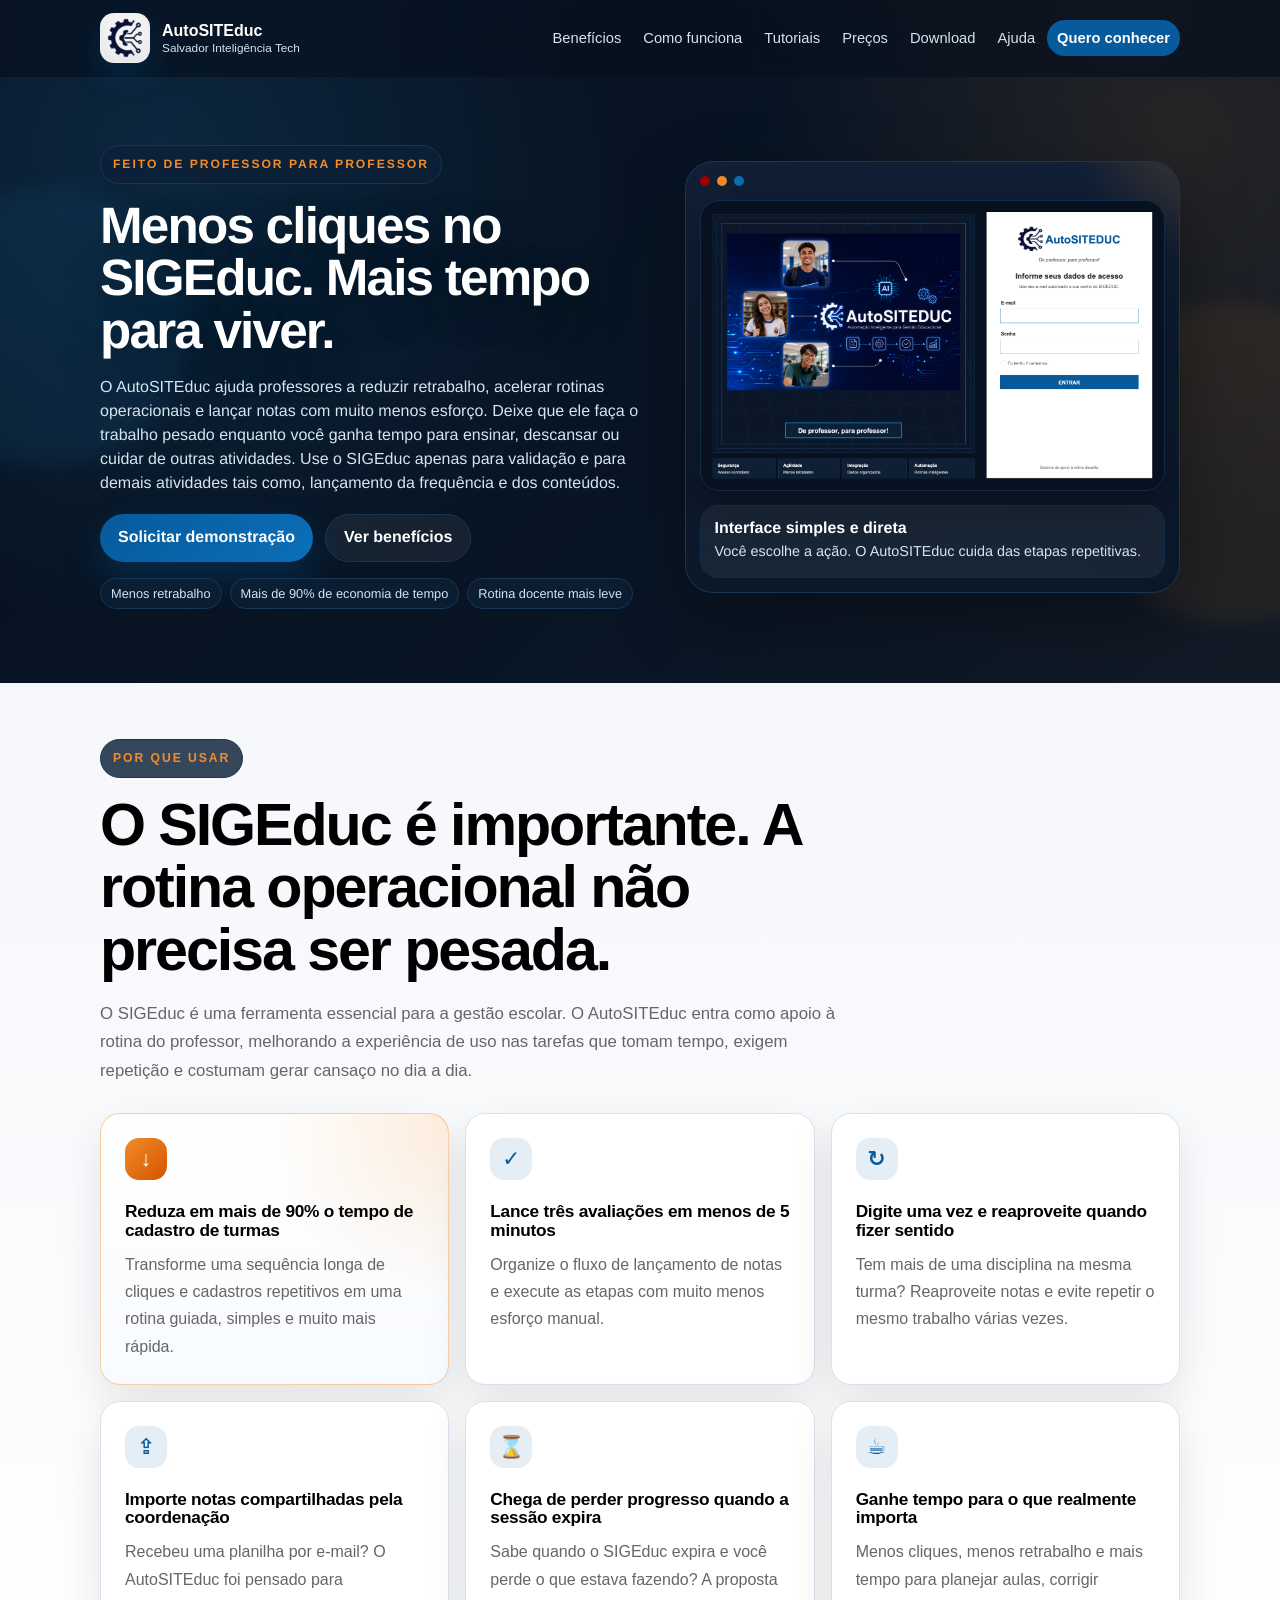
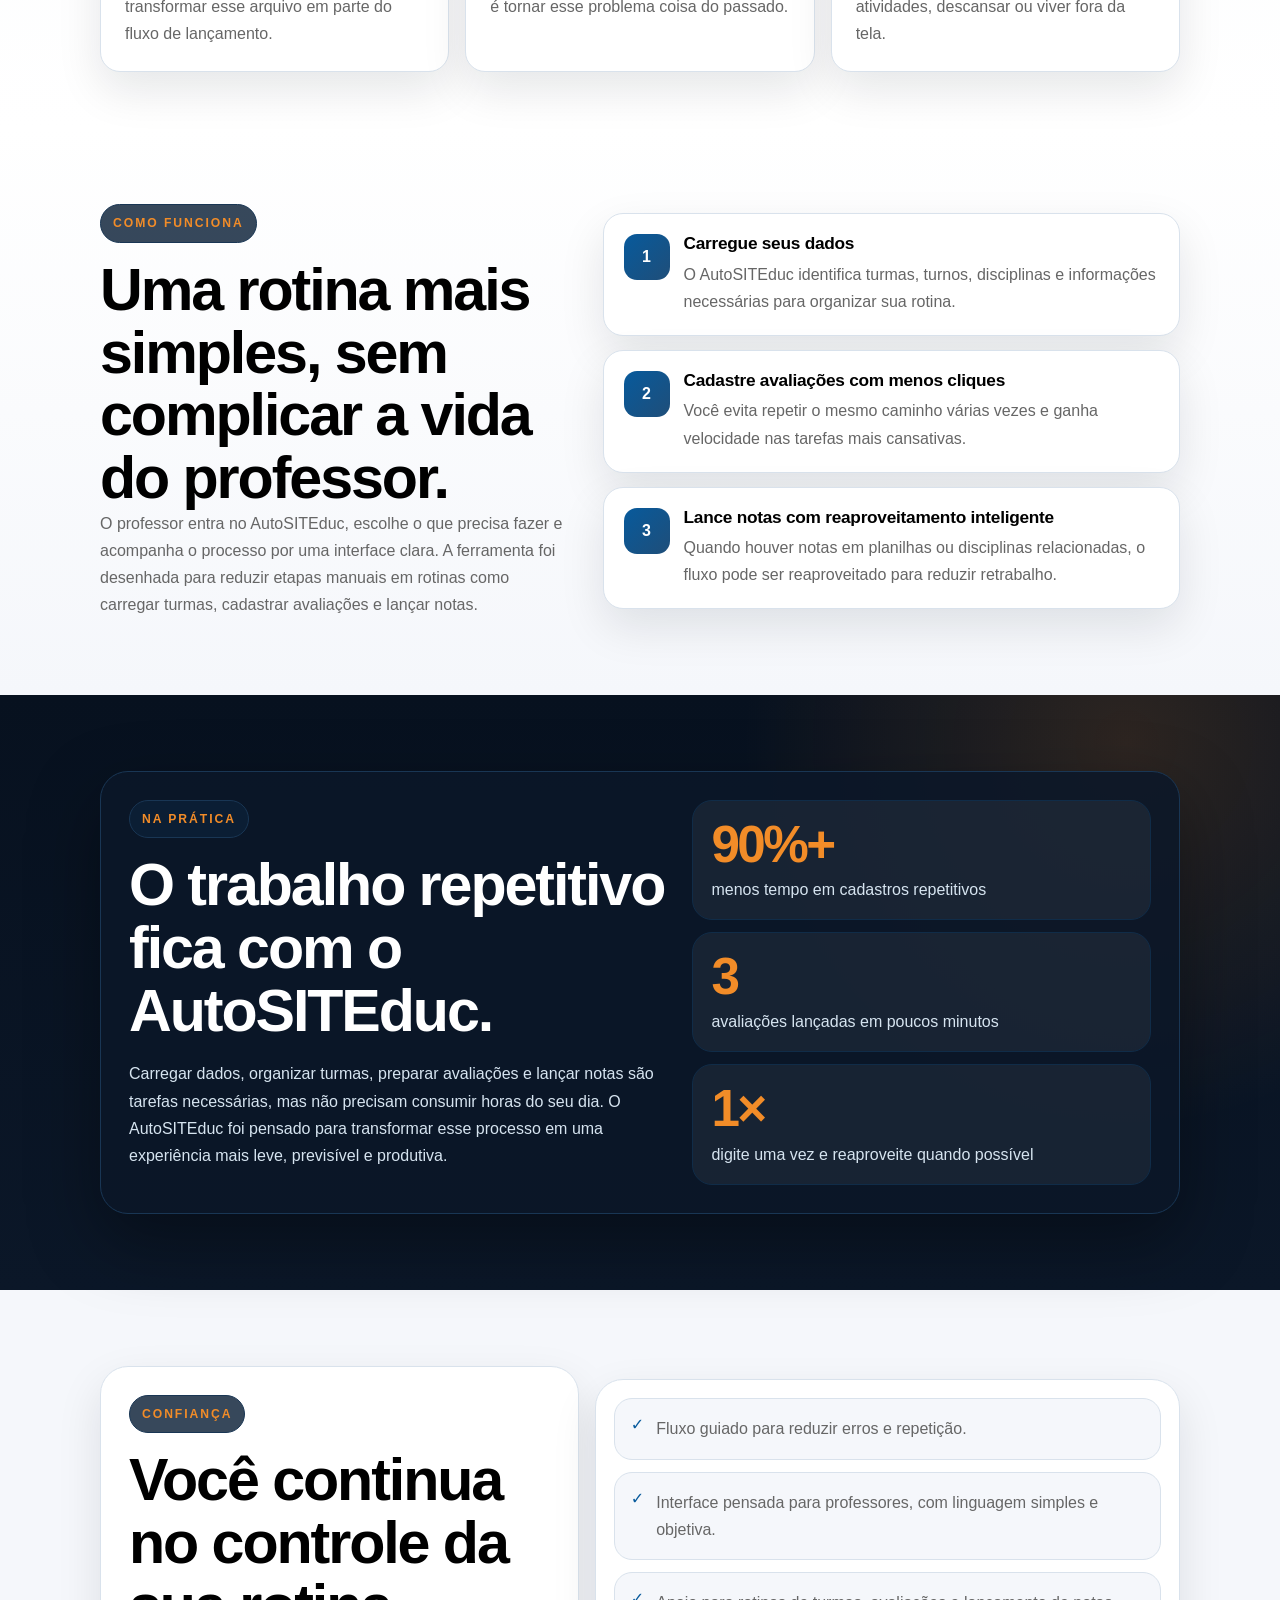
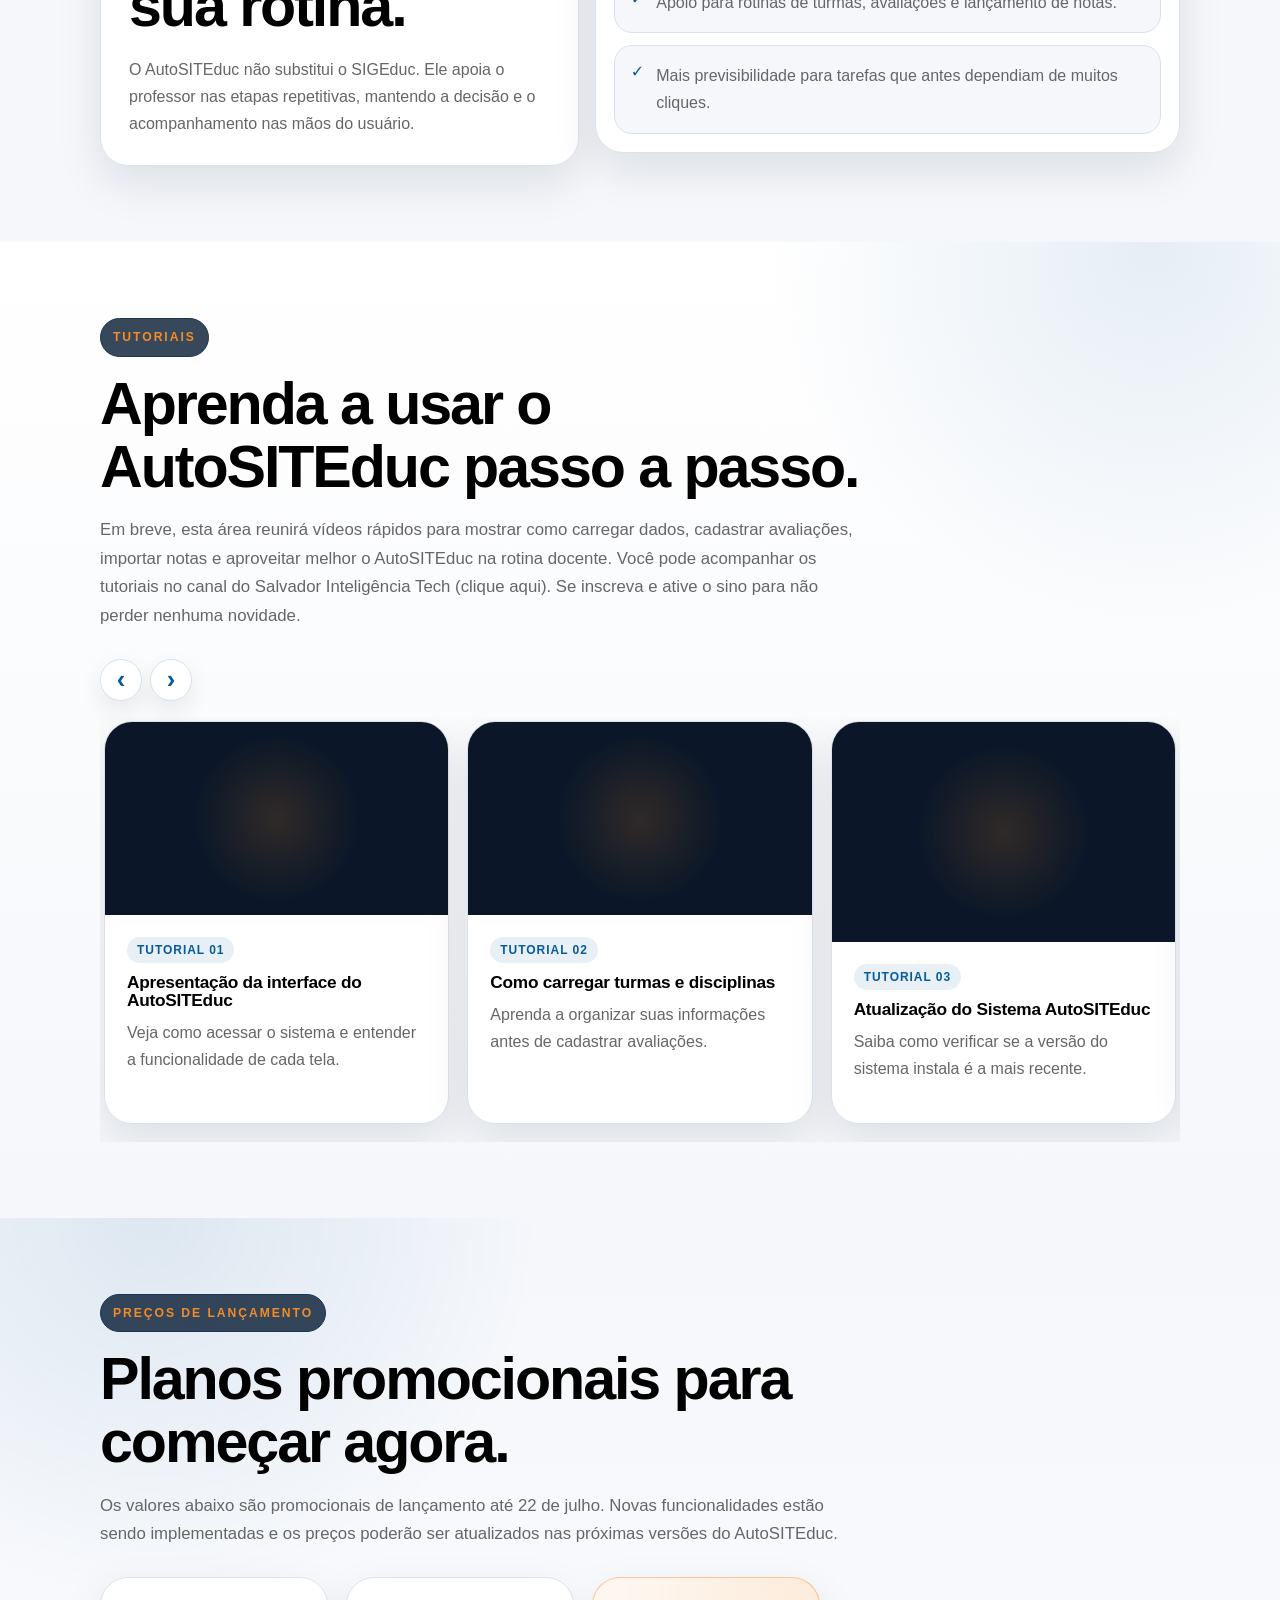
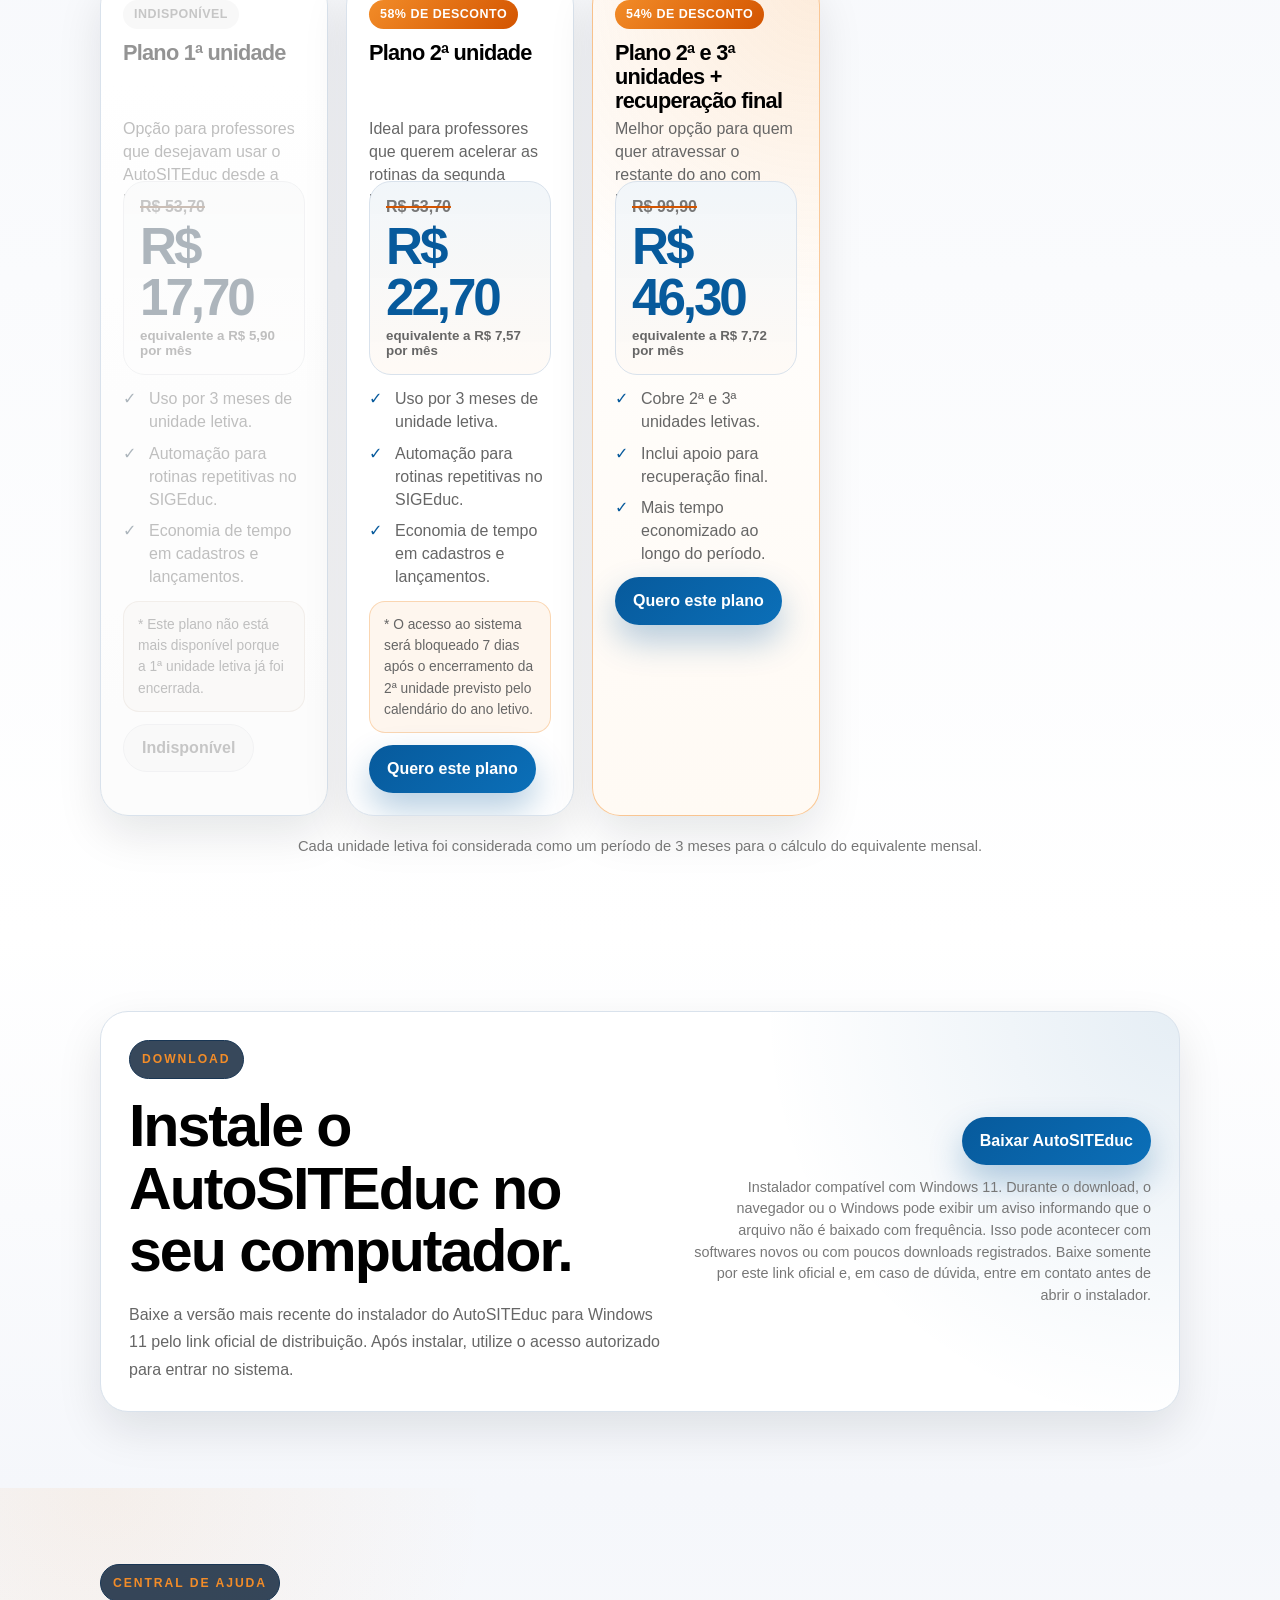
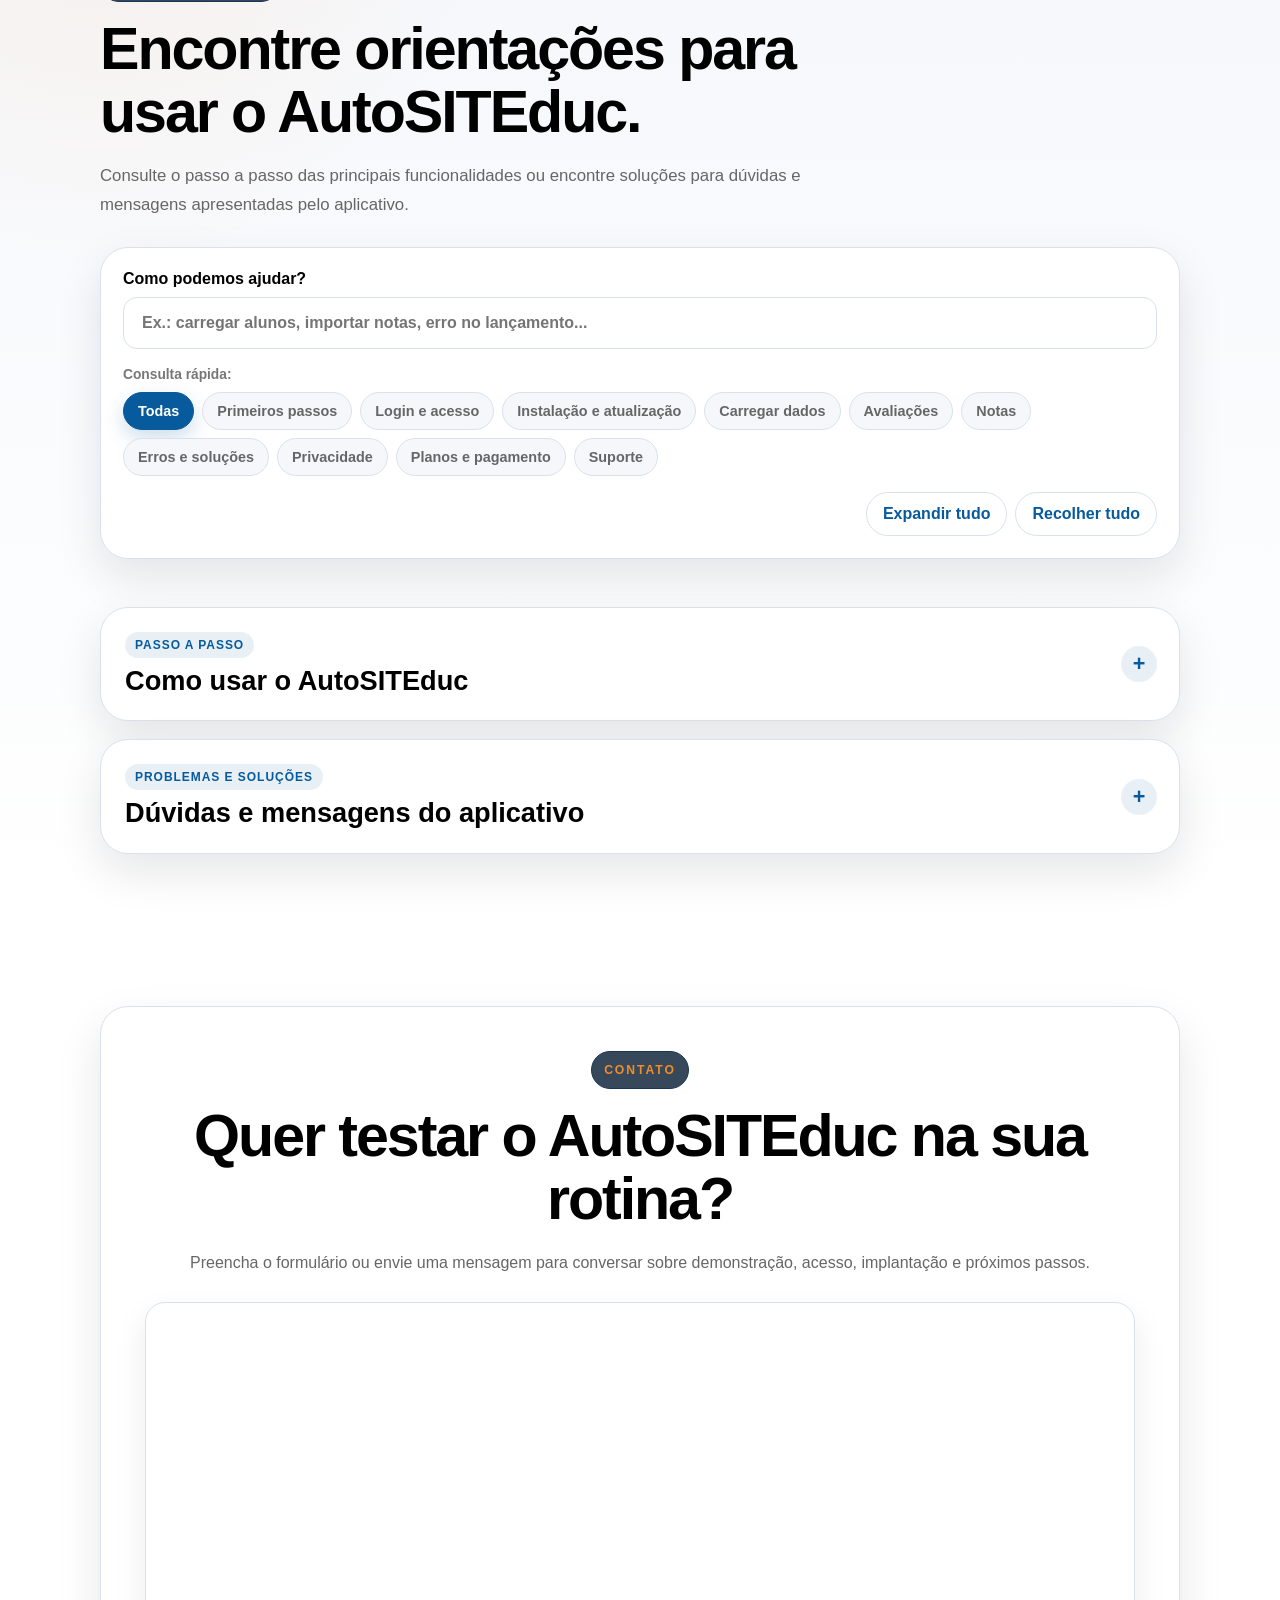
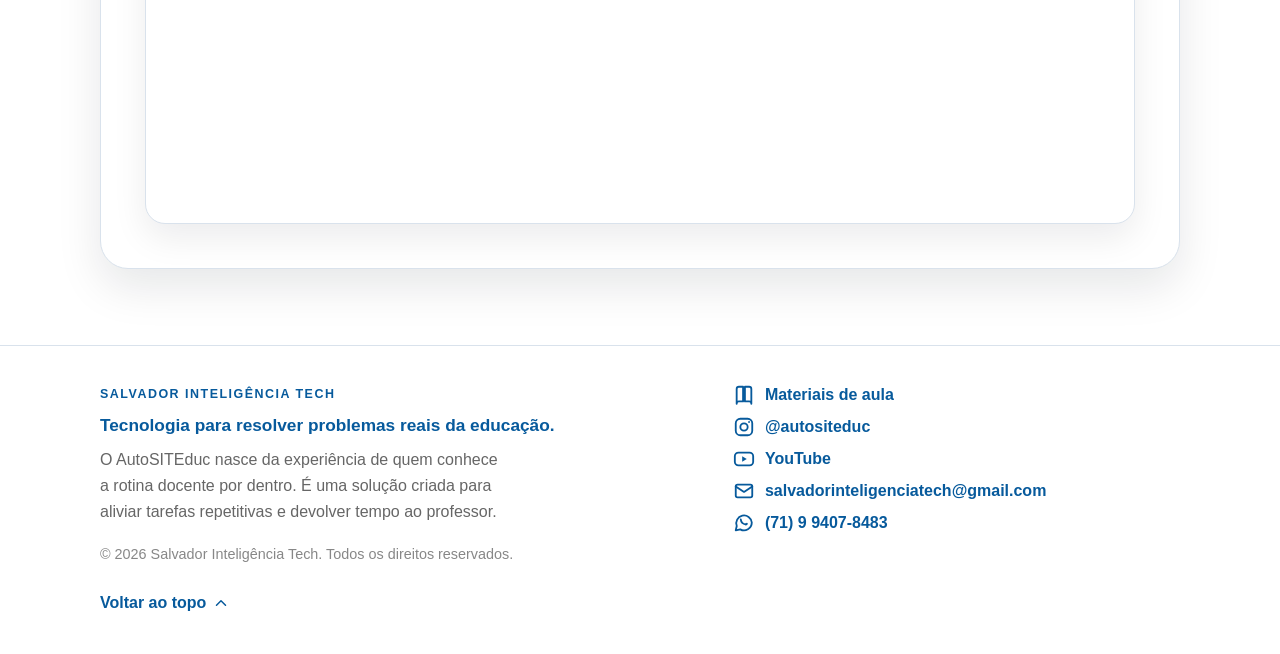
==== commit 83fe15c5: "Ajusta hero para telas desktop" ====
--- a/autositeduc/index.html
+++ b/autositeduc/index.html
@@ -13,7 +13,7 @@
     content="Menos cliques, menos retrabalho e mais tempo para o professor. Uma solução feita de professor para professor." />
   <meta property="og:type" content="website" />
   <link rel="icon" href="../assets/favicon.svg" type="image/svg+xml" />
-  <link rel="stylesheet" href="../assets/styles.css?v=20260730-faq-fix" />
+  <link rel="stylesheet" href="../assets/styles.css?v=20260730-hero-layout-fix" />
 </head>
 
 <body>
--- a/assets/styles.css
+++ b/assets/styles.css
@@ -2831,3 +2831,164 @@
   visibility: visible;
   transform: none;
 }
+
+/* Corrige o hero em notebooks e desktops com largura útil reduzida */
+@media (min-width: 981px) and (max-width: 1366px) {
+  .hero-grid {
+    grid-template-columns: minmax(0, 1.05fr) minmax(380px, 0.95fr);
+    align-items: center;
+    gap: 38px;
+  }
+
+  .hero-copy {
+    max-width: none;
+  }
+
+  .hero h1 {
+    font-size: clamp(2.8rem, 4.4vw, 4.15rem);
+  }
+
+  .hero-copy > p,
+  .hero-lead {
+    max-width: 620px;
+  }
+
+  .hero-actions {
+    flex-wrap: wrap;
+  }
+
+  .app-preview,
+  .hero-visual {
+    width: 100%;
+    max-width: 560px;
+    margin-inline: auto;
+  }
+
+  .app-preview {
+    max-height: none;
+  }
+}
+
+/* Mantém o empilhamento apenas em tablets e telas realmente estreitas */
+@media (min-width: 761px) and (max-width: 980px) {
+  .hero-grid {
+    grid-template-columns: 1fr;
+  }
+
+  .hero-copy {
+    max-width: 760px;
+  }
+
+  .app-preview,
+  .hero-visual {
+    width: min(100%, 720px);
+    margin-inline: auto;
+  }
+}
+
+/* Correção definitiva do hero em notebooks e desktops */
+.hero {
+  background:
+    radial-gradient(
+      circle at 12% 12%,
+      rgba(31, 134, 199, 0.18),
+      transparent 30rem
+    ),
+    radial-gradient(
+      circle at 92% 8%,
+      rgba(242, 140, 40, 0.12),
+      transparent 26rem
+    ),
+    linear-gradient(135deg, #07111f 0%, #081525 58%, #121a25 100%);
+}
+
+/* Mantém todo o conteúdo principal dentro da área escura */
+@media (min-width: 981px) {
+  .hero {
+    padding-top: 78px;
+    padding-bottom: 84px;
+  }
+
+  .hero-grid {
+    grid-template-columns: minmax(0, 1fr) minmax(420px, 0.92fr);
+    align-items: center;
+    gap: clamp(38px, 4vw, 64px);
+  }
+
+  .hero-copy {
+    max-width: 650px;
+  }
+
+  .hero h1 {
+    font-size: clamp(3.15rem, 4vw, 4.35rem);
+    line-height: 1.03;
+  }
+
+  .hero-lead {
+    max-width: 640px;
+    margin-top: 18px;
+    font-size: clamp(1rem, 1.15vw, 1.12rem);
+    line-height: 1.55;
+  }
+
+  .hero-actions {
+    margin-top: 22px;
+  }
+
+  .trust-row {
+    margin-top: 18px;
+  }
+
+  .app-preview {
+    width: 100%;
+    max-width: 560px;
+    margin-inline: auto;
+  }
+}
+
+/* Notebook de 13" ou desktop com janela reduzida */
+@media (min-width: 981px) and (max-width: 1366px) {
+  .hero {
+    padding-top: 68px;
+    padding-bottom: 74px;
+  }
+
+  .hero-grid {
+    grid-template-columns: minmax(0, 1fr) minmax(380px, 0.9fr);
+    gap: 34px;
+  }
+
+  .hero h1 {
+    font-size: clamp(2.8rem, 4vw, 3.65rem);
+  }
+
+  .hero-lead {
+    font-size: 1rem;
+    line-height: 1.5;
+  }
+
+  .hero-actions {
+    margin-top: 18px;
+  }
+
+  .trust-row {
+    margin-top: 16px;
+    gap: 8px;
+  }
+
+  .trust-row span {
+    padding: 7px 10px;
+    font-size: 0.8rem;
+  }
+}
+
+/* Desktop médio, incluindo a largura mostrada na captura */
+@media (min-width: 1367px) and (max-width: 1680px) {
+  .hero h1 {
+    font-size: clamp(3.25rem, 3.8vw, 4.15rem);
+  }
+
+  .hero-grid {
+    grid-template-columns: minmax(0, 1fr) minmax(450px, 0.92fr);
+  }
+}
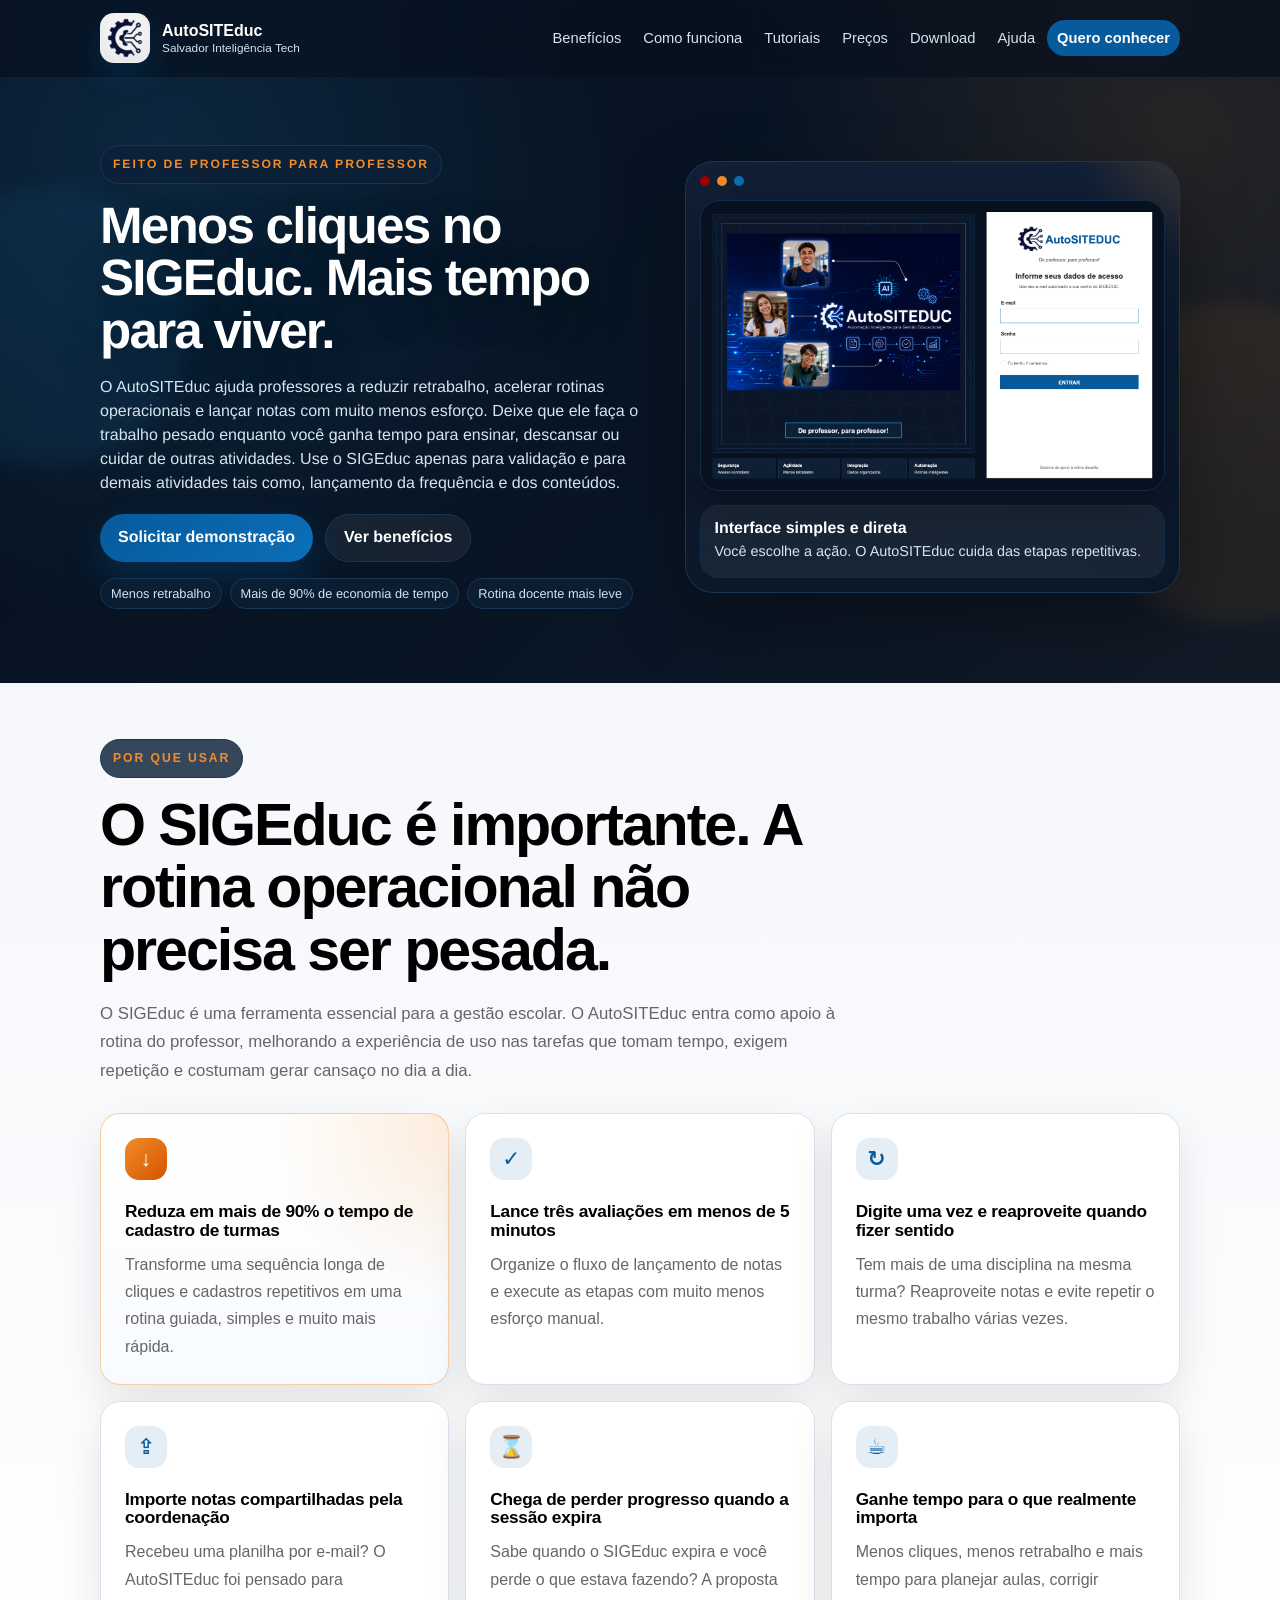
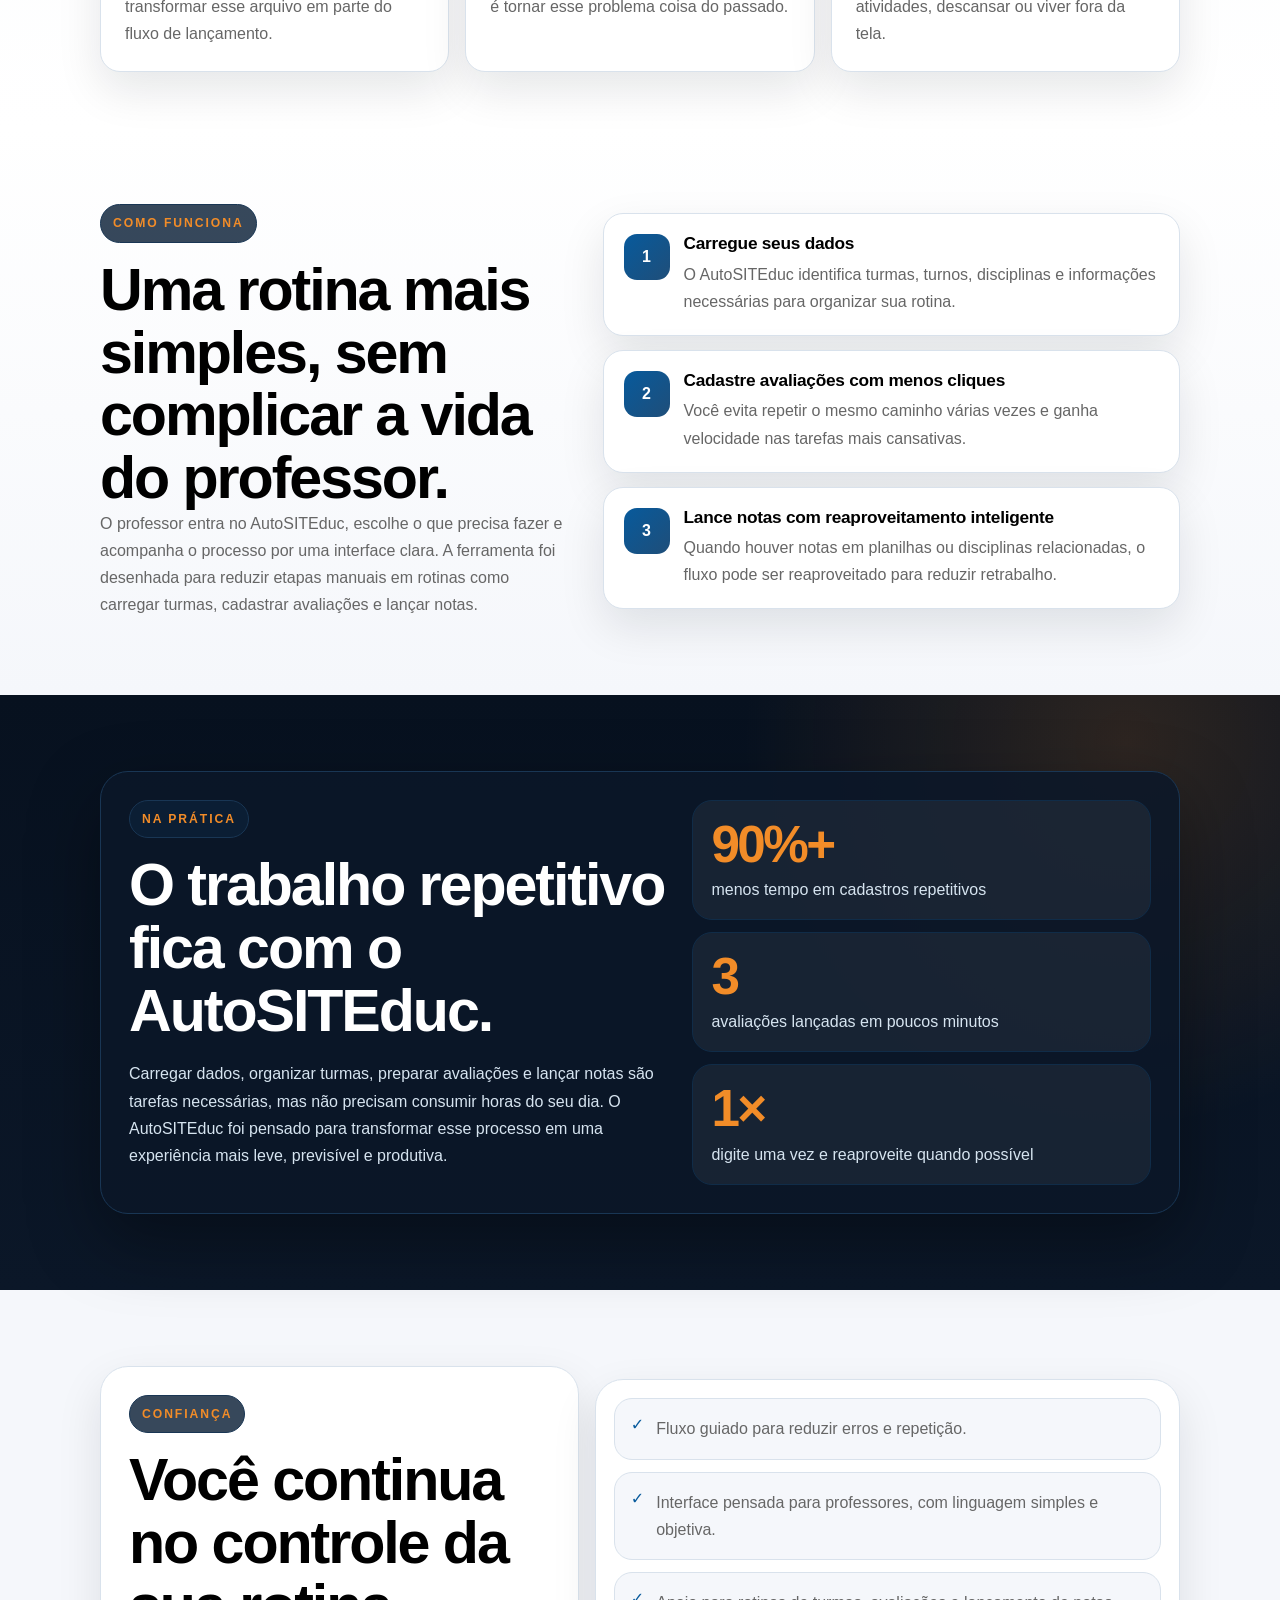
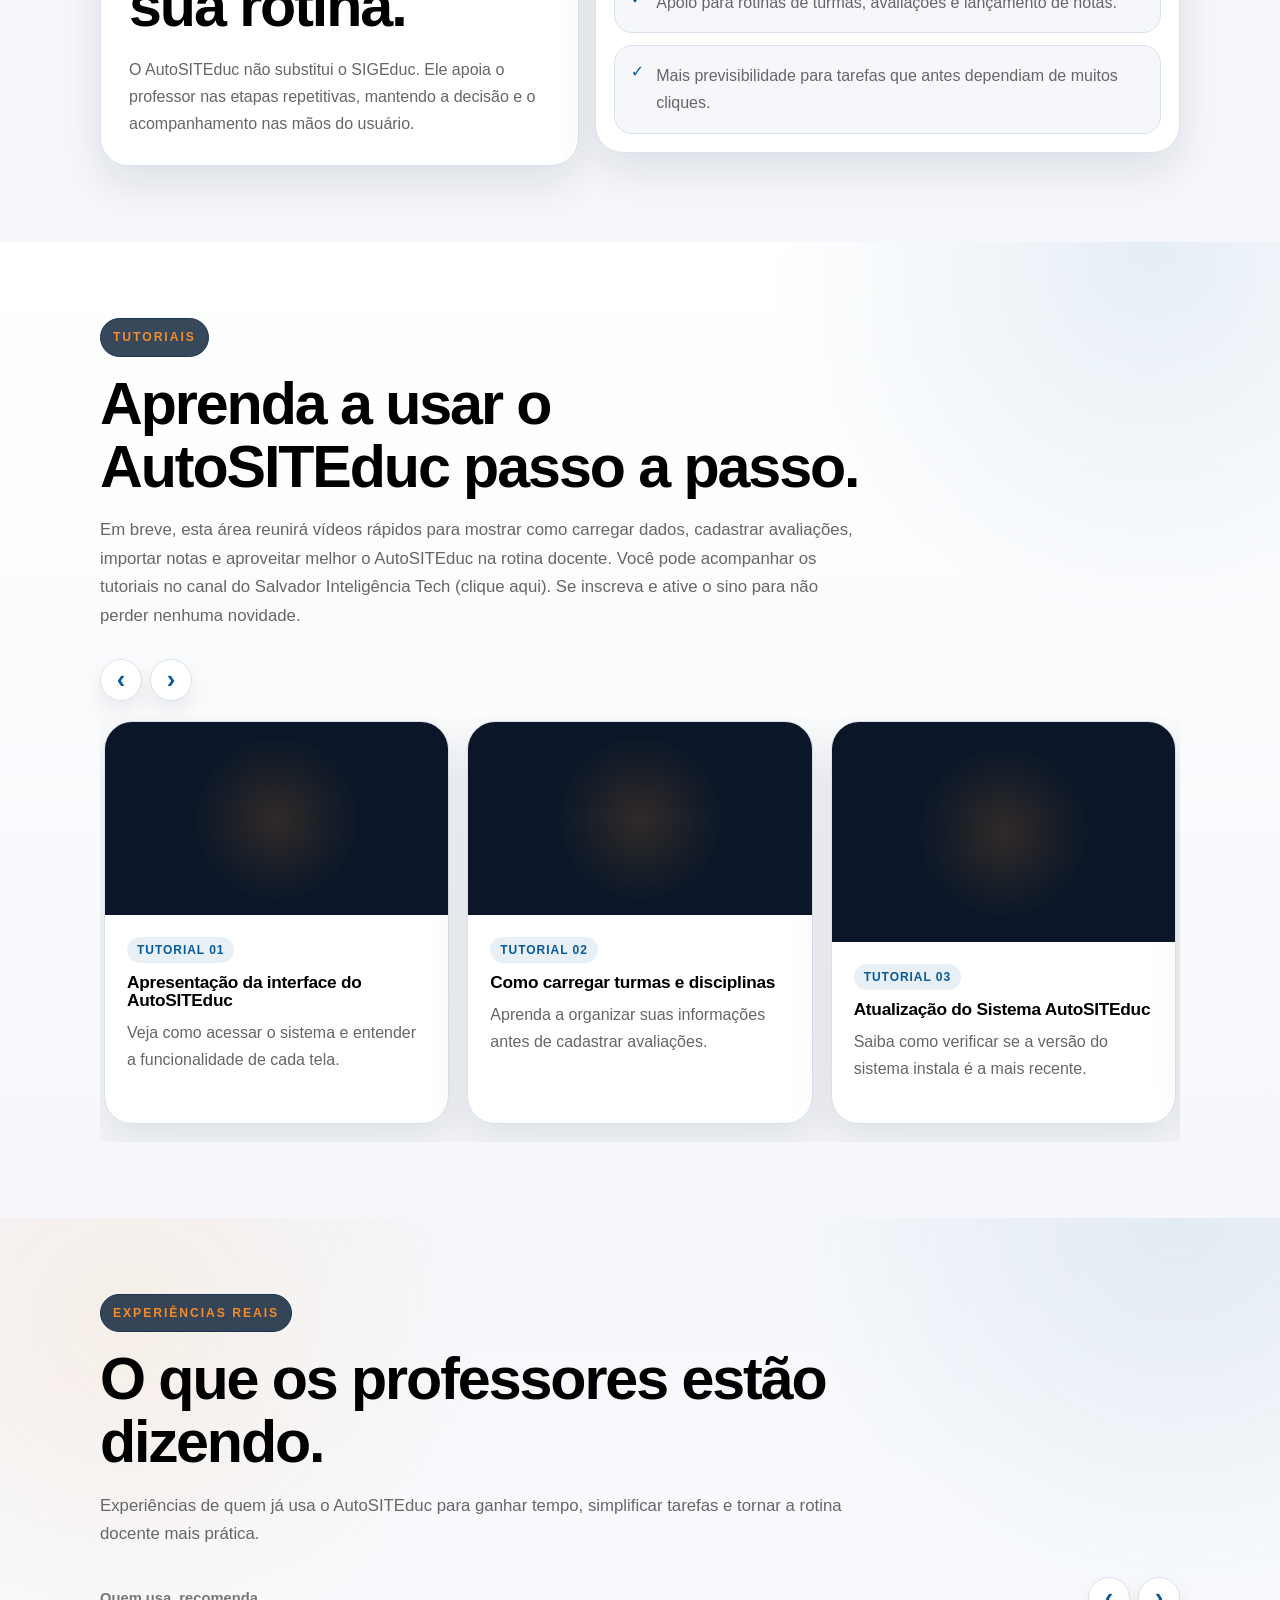
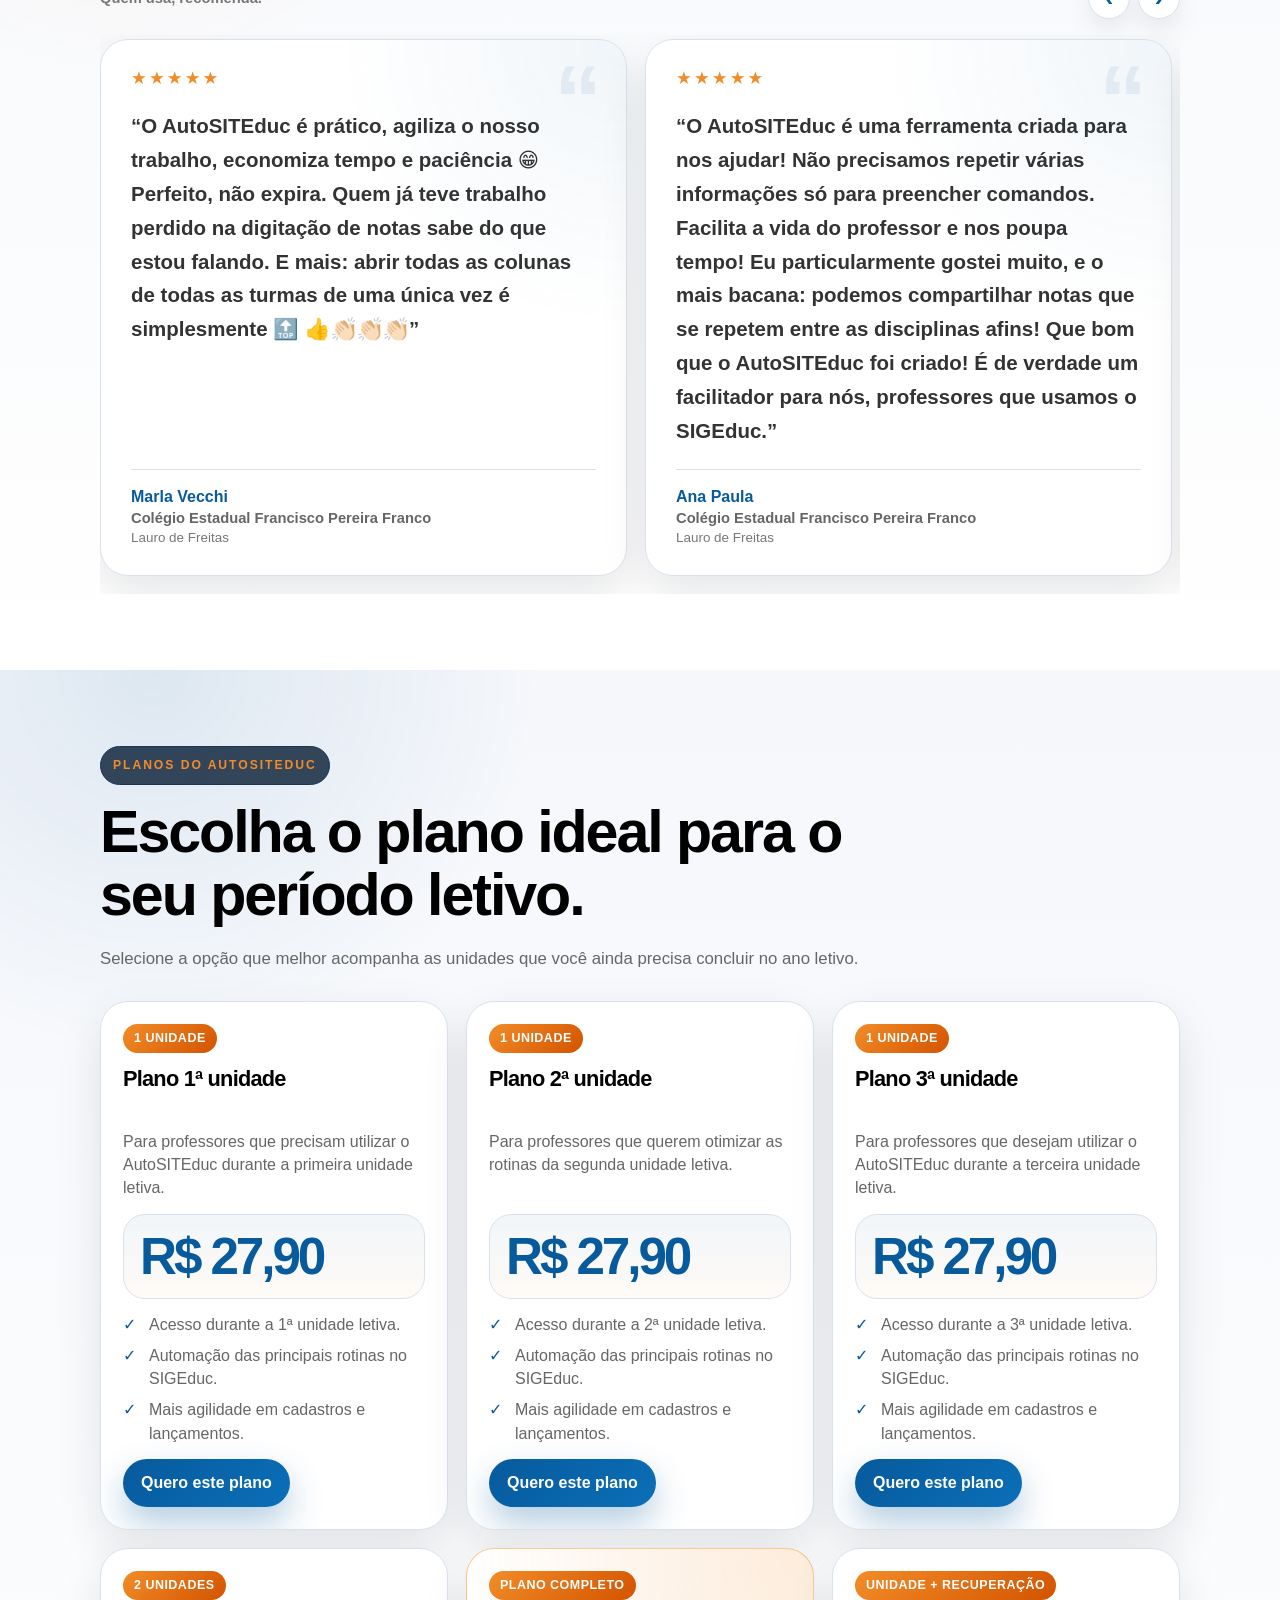
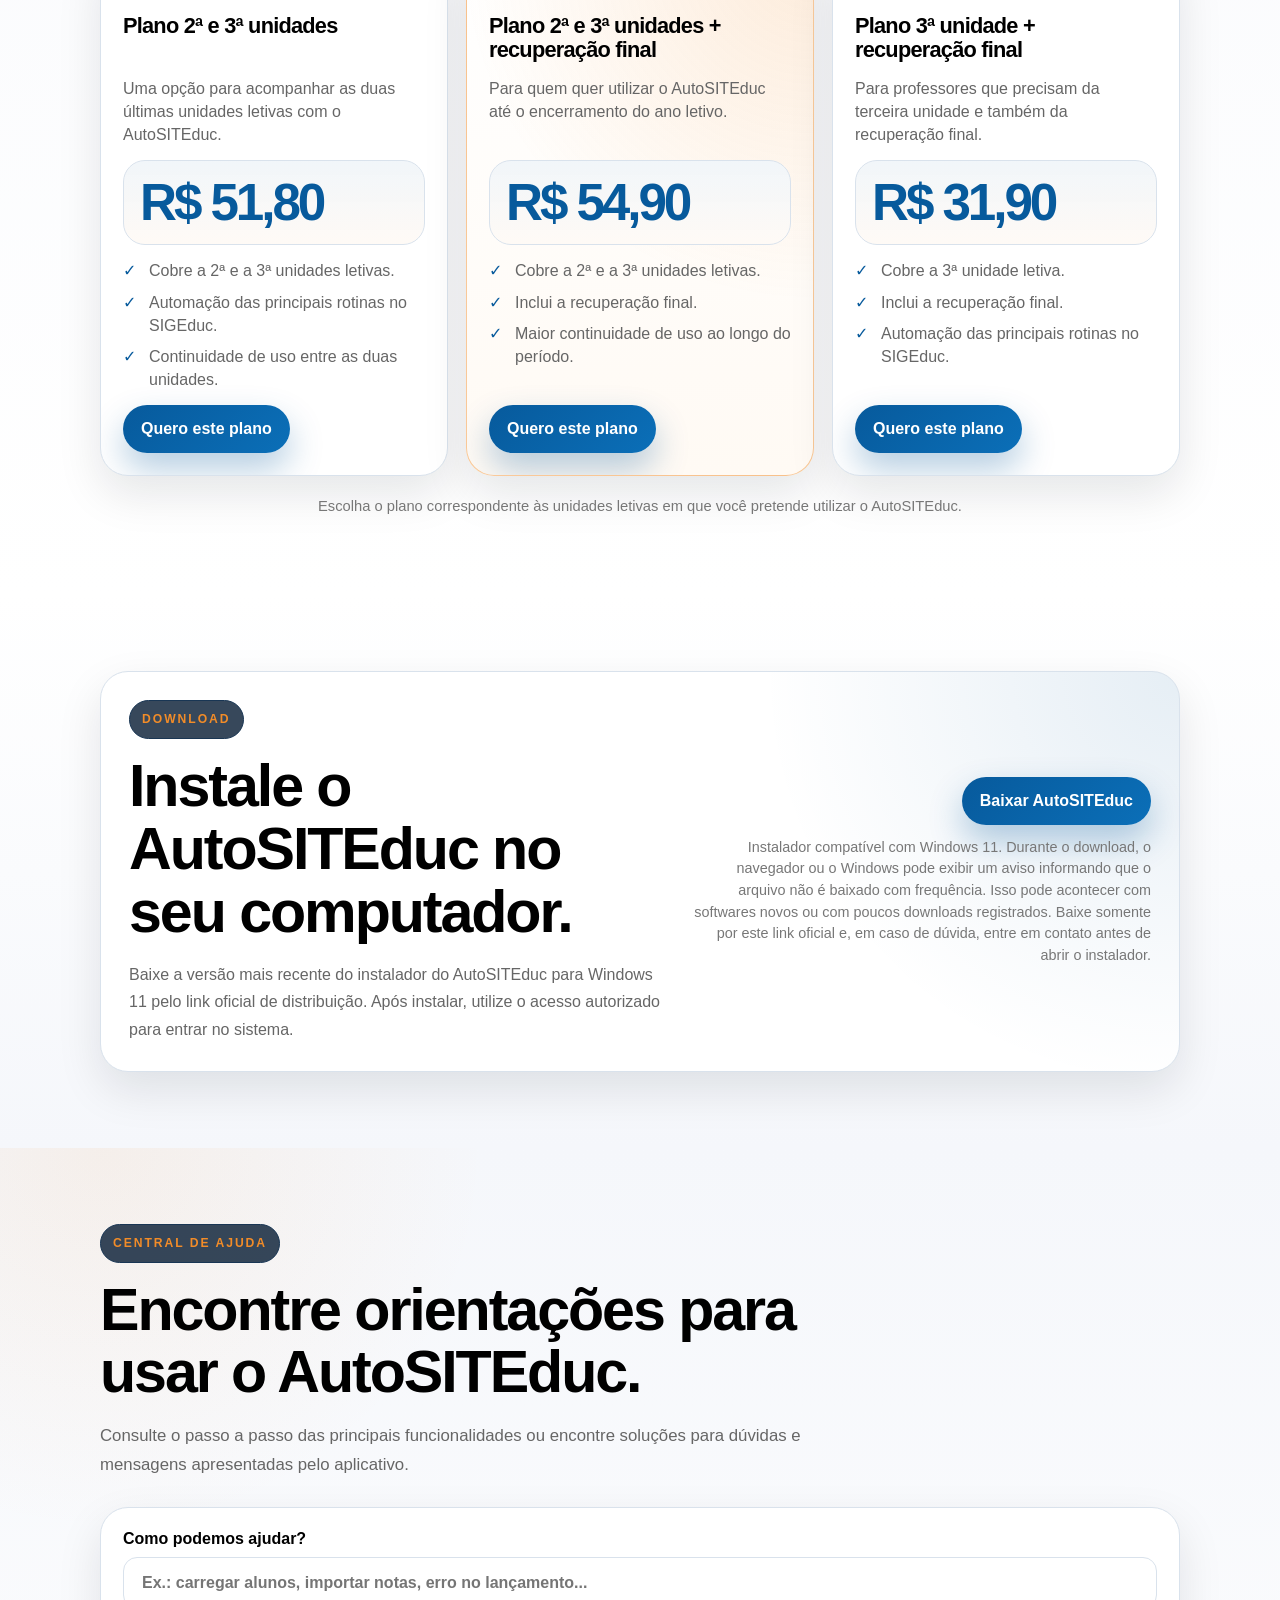
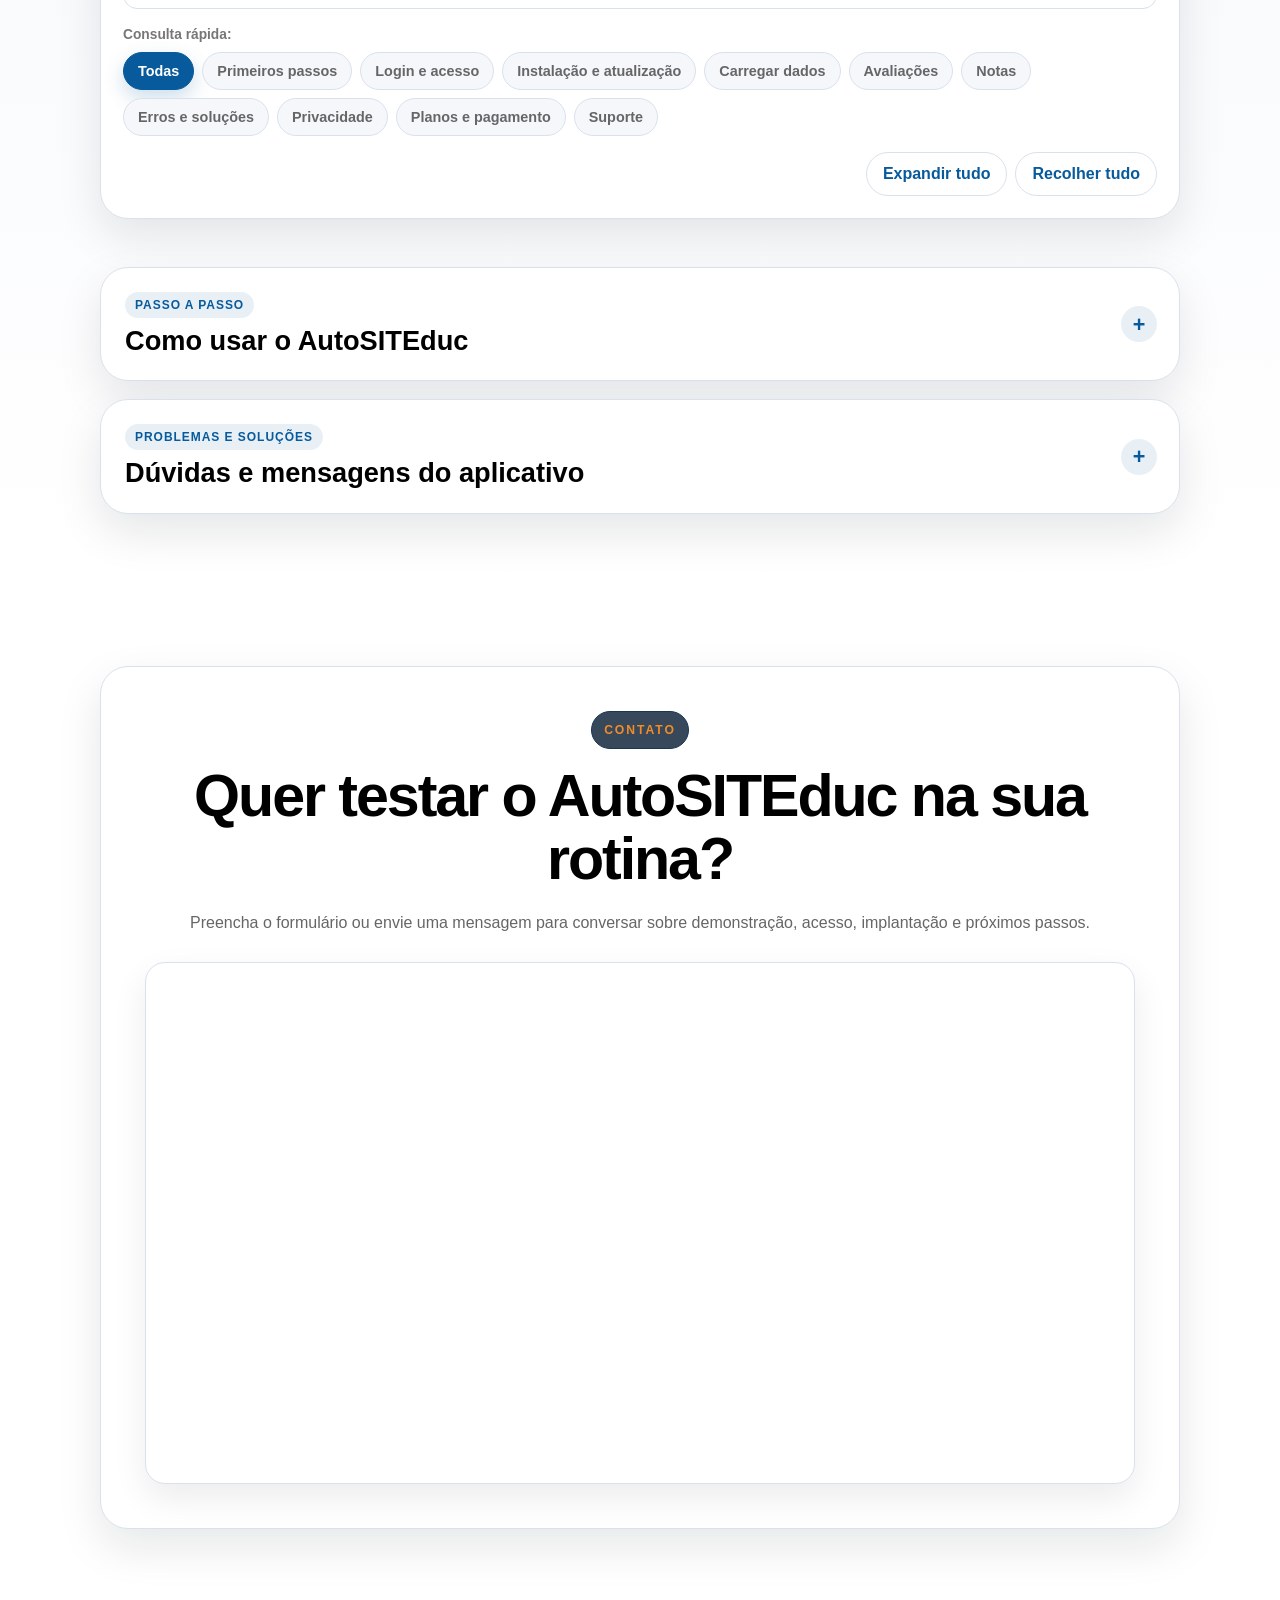
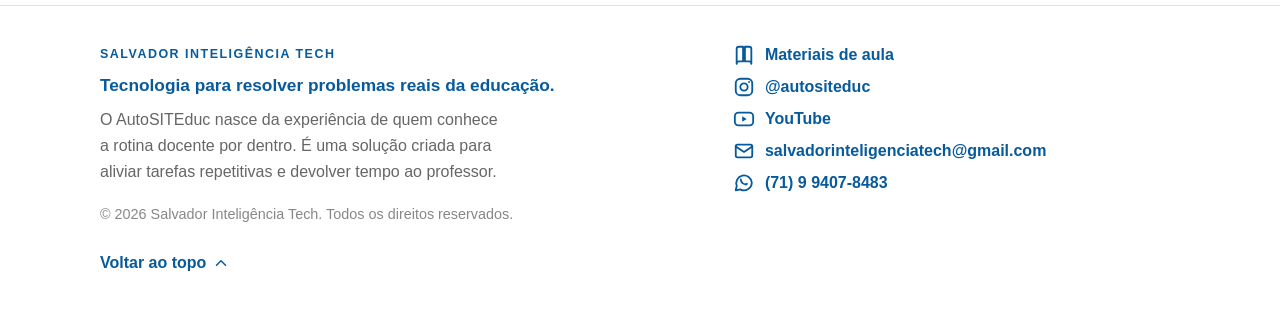
==== commit 5a6ebc19: "Atualiza planos e adiciona depoimentos" ====
--- a/autositeduc/index.html
+++ b/autositeduc/index.html
@@ -330,15 +330,102 @@
       </div>
     </section>
 
+    <section class="section testimonials-section" id="depoimentos">
+      <div class="container">
+        <div class="section-heading reveal">
+          <p class="eyebrow">Experiências reais</p>
+          <h2>O que os professores estão dizendo.</h2>
+          <p>
+            Experiências de quem já usa o AutoSITEduc para ganhar tempo, simplificar tarefas e tornar a rotina docente mais prática.
+          </p>
+        </div>
+
+        <div class="testimonials-carousel reveal" aria-label="Carrossel de depoimentos de professores">
+          <div class="testimonials-carousel-head">
+            <span>Quem usa, recomenda.</span>
+
+            <div class="testimonials-controls" aria-label="Controles do carrossel de depoimentos">
+              <button type="button" class="testimonials-control" data-testimonial-prev aria-label="Depoimento anterior">‹</button>
+              <button type="button" class="testimonials-control" data-testimonial-next aria-label="Próximo depoimento">›</button>
+            </div>
+          </div>
+
+          <div class="testimonials-track" data-testimonial-track>
+            <article class="testimonial-card">
+              <div class="testimonial-stars" aria-label="Avaliação de 5 estrelas">
+                <span aria-hidden="true">★★★★★</span>
+              </div>
+
+              <blockquote>
+                “O AutoSITEduc é prático, agiliza o nosso trabalho, economiza tempo e paciência 😁 Perfeito, não expira. Quem já teve trabalho perdido na digitação de notas sabe do que estou falando. E mais: abrir todas as colunas de todas as turmas de uma única vez é simplesmente 🔝 👍👏🏻👏🏻👏🏻”
+              </blockquote>
+
+              <div class="testimonial-author">
+                <strong>Marla Vecchi</strong>
+                <span>Colégio Estadual Francisco Pereira Franco</span>
+                <small>Lauro de Freitas</small>
+              </div>
+            </article>
+
+            <article class="testimonial-card">
+              <div class="testimonial-stars" aria-label="Avaliação de 5 estrelas">
+                <span aria-hidden="true">★★★★★</span>
+              </div>
+
+              <blockquote>
+                “O AutoSITEduc é uma ferramenta criada para nos ajudar! Não precisamos repetir várias informações só para preencher comandos. Facilita a vida do professor e nos poupa tempo! Eu particularmente gostei muito, e o mais bacana: podemos compartilhar notas que se repetem entre as disciplinas afins! Que bom que o AutoSITEduc foi criado! É de verdade um facilitador para nós, professores que usamos o SIGEduc.”
+              </blockquote>
+
+              <div class="testimonial-author">
+                <strong>Ana Paula</strong>
+                <span>Colégio Estadual Francisco Pereira Franco</span>
+                <small>Lauro de Freitas</small>
+              </div>
+            </article>
+
+            <article class="testimonial-card">
+              <div class="testimonial-stars" aria-label="Avaliação de 5 estrelas">
+                <span aria-hidden="true">★★★★★</span>
+              </div>
+
+              <blockquote>
+                “Economia de tempo, praticidade, agilidade, satisfação em trabalhar com esse programa.”
+              </blockquote>
+
+              <div class="testimonial-author">
+                <strong>Gizele Itaparica</strong>
+                <span>Colégio Estadual Francisco Pereira Franco</span>
+                <small>Lauro de Freitas</small>
+              </div>
+            </article>
+
+            <article class="testimonial-card">
+              <div class="testimonial-stars" aria-label="Avaliação de 5 estrelas">
+                <span aria-hidden="true">★★★★★</span>
+              </div>
+
+              <blockquote>
+                “Quem me conhece sabe que gosto de praticidade e o sistema é justamente assim: prático. Está mais do que aprovado.”
+              </blockquote>
+
+              <div class="testimonial-author">
+                <strong>Anaíse Paim</strong>
+                <span>Colégio Estadual Francisco Pereira Franco</span>
+                <small>Lauro de Freitas</small>
+              </div>
+            </article>
+          </div>
+        </div>
+      </div>
+    </section>
+
     <section class="section pricing-section" id="precos">
       <div class="container">
         <div class="section-heading reveal">
-          <p class="eyebrow">Preços de lançamento</p>
-          <h2>Planos promocionais para começar agora.</h2>
+          <p class="eyebrow">Planos do AutoSITEduc</p>
+          <h2>Escolha o plano ideal para o seu período letivo.</h2>
           <p>
-            Os valores abaixo são promocionais de lançamento até 22 de julho. Novas funcionalidades estão sendo
-            implementadas e os preços
-            poderão ser atualizados nas próximas versões do AutoSITEduc.
+            Selecione a opção que melhor acompanha as unidades que você ainda precisa concluir no ano letivo.
           </p>
         </div>
 
@@ -389,81 +476,121 @@
         </div>
 
         <div class="pricing-grid" data-pricing-grid>
-          <article class="pricing-card pricing-card-unavailable reveal">
-            <div class="pricing-badge pricing-badge-unavailable">Indisponível</div>
+          <article class="pricing-card reveal" data-pricing-card data-price-change="2026-07-23T00:00:00-03:00">
+            <div class="pricing-badge">1 unidade</div>
             <h3>Plano 1ª unidade</h3>
             <p class="pricing-description">
-              Opção para professores que desejavam usar o AutoSITEduc desde a primeira unidade letiva.
+              Para professores que precisam utilizar o AutoSITEduc durante a primeira unidade letiva.
             </p>
 
             <div class="price-block">
-              <span class="old-price">R$ 53,70</span>
-              <strong>R$ 17,70</strong>
-              <small>equivalente a R$ 5,90 por mês</small>
+              <strong>R$ 27,90</strong>
             </div>
 
             <ul class="pricing-list">
-              <li>Uso por 3 meses de unidade letiva.</li>
-              <li>Automação para rotinas repetitivas no SIGEduc.</li>
-              <li>Economia de tempo em cadastros e lançamentos.</li>
+              <li>Acesso durante a 1ª unidade letiva.</li>
+              <li>Automação das principais rotinas no SIGEduc.</li>
+              <li>Mais agilidade em cadastros e lançamentos.</li>
             </ul>
 
-            <p class="pricing-card-note">
-              * Este plano não está mais disponível porque a 1ª unidade letiva já foi encerrada.
-            </p>
-
-            <span class="button button-disabled" aria-disabled="true">Indisponível</span>
+            <a class="button button-primary" href="#contato">Quero este plano</a>
           </article>
 
           <article class="pricing-card reveal" data-pricing-card data-price-change="2026-07-23T00:00:00-03:00">
-            <div class="pricing-badge" data-price-badge data-price-before="67% de desconto"
-              data-price-after="58% de desconto">67% de desconto</div>
+            <div class="pricing-badge">1 unidade</div>
             <h3>Plano 2ª unidade</h3>
             <p class="pricing-description">
-              Ideal para professores que querem acelerar as rotinas da segunda unidade letiva.
+              Para professores que querem otimizar as rotinas da segunda unidade letiva.
             </p>
 
             <div class="price-block">
-              <span class="old-price">R$ 53,70</span>
-              <strong data-current-price data-price-before="R$ 17,70" data-price-after="R$ 22,70">R$ 17,70</strong>
-              <small data-monthly-price data-price-before="equivalente a R$ 5,90 por mês"
-                data-price-after="equivalente a R$ 7,57 por mês">equivalente a R$ 5,90 por mês</small>
+              <strong>R$ 27,90</strong>
             </div>
 
             <ul class="pricing-list">
-              <li>Uso por 3 meses de unidade letiva.</li>
-              <li>Automação para rotinas repetitivas no SIGEduc.</li>
-              <li>Economia de tempo em cadastros e lançamentos.</li>
+              <li>Acesso durante a 2ª unidade letiva.</li>
+              <li>Automação das principais rotinas no SIGEduc.</li>
+              <li>Mais agilidade em cadastros e lançamentos.</li>
             </ul>
-
-            <p class="pricing-card-note">
-              * O acesso ao sistema será bloqueado 7 dias após o encerramento da 2ª unidade previsto pelo calendário do
-              ano letivo.
-            </p>
 
             <a class="button button-primary" href="#contato">Quero este plano</a>
           </article>
 
-          <article class="pricing-card pricing-card-featured reveal" data-pricing-card
-            data-price-change="2026-07-23T00:00:00-03:00">
-            <div class="pricing-badge" data-price-badge data-price-before="59% de desconto"
-              data-price-after="54% de desconto">59% de desconto</div>
+          <article class="pricing-card reveal" data-pricing-card data-price-change="2026-07-23T00:00:00-03:00">
+            <div class="pricing-badge">1 unidade</div>
+            <h3>Plano 3ª unidade</h3>
+            <p class="pricing-description">
+              Para professores que desejam utilizar o AutoSITEduc durante a terceira unidade letiva.
+            </p>
+
+            <div class="price-block">
+              <strong>R$ 27,90</strong>
+            </div>
+
+            <ul class="pricing-list">
+              <li>Acesso durante a 3ª unidade letiva.</li>
+              <li>Automação das principais rotinas no SIGEduc.</li>
+              <li>Mais agilidade em cadastros e lançamentos.</li>
+            </ul>
+
+            <a class="button button-primary" href="#contato">Quero este plano</a>
+          </article>
+
+          <article class="pricing-card reveal" data-pricing-card data-price-change="2026-07-23T00:00:00-03:00">
+            <div class="pricing-badge">2 unidades</div>
+            <h3>Plano 2ª e 3ª unidades</h3>
+            <p class="pricing-description">
+              Uma opção para acompanhar as duas últimas unidades letivas com o AutoSITEduc.
+            </p>
+
+            <div class="price-block">
+              <strong>R$ 51,80</strong>
+            </div>
+
+            <ul class="pricing-list">
+              <li>Cobre a 2ª e a 3ª unidades letivas.</li>
+              <li>Automação das principais rotinas no SIGEduc.</li>
+              <li>Continuidade de uso entre as duas unidades.</li>
+            </ul>
+
+            <a class="button button-primary" href="#contato">Quero este plano</a>
+          </article>
+
+          <article class="pricing-card pricing-card-featured reveal" data-pricing-card data-price-change="2026-07-23T00:00:00-03:00">
+            <div class="pricing-badge">Plano completo</div>
             <h3>Plano 2ª e 3ª unidades + recuperação final</h3>
             <p class="pricing-description">
-              Melhor opção para quem quer atravessar o restante do ano com menos retrabalho.
+              Para quem quer utilizar o AutoSITEduc até o encerramento do ano letivo.
             </p>
 
             <div class="price-block">
-              <span class="old-price">R$ 99,90</span>
-              <strong data-current-price data-price-before="R$ 41,30" data-price-after="R$ 46,30">R$ 41,30</strong>
-              <small data-monthly-price data-price-before="equivalente a R$ 6,88 por mês"
-                data-price-after="equivalente a R$ 7,72 por mês">equivalente a R$ 6,88 por mês</small>
+              <strong>R$ 54,90</strong>
             </div>
 
             <ul class="pricing-list">
-              <li>Cobre 2ª e 3ª unidades letivas.</li>
-              <li>Inclui apoio para recuperação final.</li>
-              <li>Mais tempo economizado ao longo do período.</li>
+              <li>Cobre a 2ª e a 3ª unidades letivas.</li>
+              <li>Inclui a recuperação final.</li>
+              <li>Maior continuidade de uso ao longo do período.</li>
+            </ul>
+
+            <a class="button button-primary" href="#contato">Quero este plano</a>
+          </article>
+
+          <article class="pricing-card reveal" data-pricing-card data-price-change="2026-07-23T00:00:00-03:00">
+            <div class="pricing-badge">Unidade + recuperação</div>
+            <h3>Plano 3ª unidade + recuperação final</h3>
+            <p class="pricing-description">
+              Para professores que precisam da terceira unidade e também da recuperação final.
+            </p>
+
+            <div class="price-block">
+              <strong>R$ 31,90</strong>
+            </div>
+
+            <ul class="pricing-list">
+              <li>Cobre a 3ª unidade letiva.</li>
+              <li>Inclui a recuperação final.</li>
+              <li>Automação das principais rotinas no SIGEduc.</li>
             </ul>
 
             <a class="button button-primary" href="#contato">Quero este plano</a>
@@ -471,7 +598,7 @@
         </div>
 
         <p class="pricing-note reveal" data-pricing-note>
-          Cada unidade letiva foi considerada como um período de 3 meses para o cálculo do equivalente mensal.
+          Escolha o plano correspondente às unidades letivas em que você pretende utilizar o AutoSITEduc.
         </p>
       </div>
     </section>
--- a/assets/styles.css
+++ b/assets/styles.css
@@ -1267,7 +1267,8 @@
 
 .pricing-card {
   position: relative;
-  display: grid;
+  display: flex;
+  flex-direction: column;
   gap: 18px;
   padding: 28px;
   border: 1px solid var(--content-border);
@@ -1374,6 +1375,7 @@
 
 .pricing-card .button {
   width: fit-content;
+  margin-top: auto;
 }
 
 .pricing-note {
@@ -1391,10 +1393,8 @@
   }
 
   .pricing-card {
-    gap: 12px;
+    gap: 14px;
     padding: 22px;
-    grid-template-rows: auto 64px 52px auto auto auto;
-    align-content: start;
   }
 
   .pricing-badge {
@@ -1406,13 +1406,13 @@
   }
 
   .pricing-card h3 {
-    min-height: 0;
+    min-height: 2.25em;
     font-size: clamp(1.3rem, 1.7vw, 1.55rem);
     line-height: 1.1;
   }
 
   .pricing-description {
-    min-height: 0;
+    min-height: 4.35em;
     align-self: start;
     line-height: 1.45;
   }
@@ -1487,6 +1487,175 @@
   background:
     radial-gradient(circle at 90% 0%, rgba(7, 90, 156, 0.1), transparent 24rem),
     linear-gradient(180deg, #ffffff, var(--content-bg));
+}
+
+
+.testimonials-section {
+  background:
+    radial-gradient(circle at 10% 10%, rgba(242, 140, 40, 0.09), transparent 22rem),
+    radial-gradient(circle at 92% 0%, rgba(7, 90, 156, 0.08), transparent 24rem),
+    linear-gradient(180deg, var(--content-bg), #ffffff);
+}
+
+.testimonials-carousel {
+  display: grid;
+  gap: 16px;
+}
+
+.testimonials-carousel-head {
+  display: flex;
+  align-items: center;
+  justify-content: space-between;
+  gap: 16px;
+}
+
+.testimonials-carousel-head > span {
+  color: var(--muted-2);
+  font-size: 0.92rem;
+  font-weight: 700;
+}
+
+.testimonials-controls {
+  display: inline-flex;
+  gap: 8px;
+}
+
+.testimonials-control {
+  width: 42px;
+  height: 42px;
+  border: 1px solid var(--content-border);
+  border-radius: 999px;
+  color: var(--brand-blue);
+  background: #ffffff;
+  box-shadow: 0 10px 24px rgba(7, 17, 31, 0.08);
+  font-size: 1.6rem;
+  line-height: 1;
+  font-weight: 900;
+  cursor: pointer;
+  transition:
+    transform 0.2s ease,
+    background 0.2s ease,
+    color 0.2s ease,
+    border-color 0.2s ease;
+}
+
+.testimonials-control:hover {
+  transform: translateY(-2px);
+  color: var(--text-on-dark);
+  background: var(--brand-blue);
+  border-color: var(--brand-blue);
+}
+
+.testimonials-track {
+  display: flex;
+  gap: 18px;
+  overflow-x: auto;
+  scroll-snap-type: x mandatory;
+  scroll-behavior: smooth;
+  padding: 4px 4px 18px;
+  scrollbar-width: thin;
+}
+
+.testimonial-card {
+  position: relative;
+  flex: 0 0 min(88vw, 560px);
+  display: flex;
+  flex-direction: column;
+  gap: 22px;
+  min-width: 0;
+  padding: 30px;
+  border: 1px solid var(--content-border);
+  border-radius: var(--radius-xl);
+  background:
+    radial-gradient(circle at top right, rgba(7, 90, 156, 0.06), transparent 18rem),
+    var(--content-card);
+  box-shadow: var(--shadow-card);
+  scroll-snap-align: start;
+  transition:
+    transform 0.2s ease,
+    box-shadow 0.2s ease,
+    border-color 0.2s ease;
+}
+
+.testimonial-card::before {
+  content: "“";
+  position: absolute;
+  top: 12px;
+  right: 24px;
+  color: rgba(7, 90, 156, 0.08);
+  font-size: 6rem;
+  line-height: 1;
+  font-weight: 900;
+  pointer-events: none;
+}
+
+.testimonial-card:hover {
+  transform: translateY(-4px);
+  border-color: rgba(7, 90, 156, 0.28);
+  box-shadow: 0 24px 58px rgba(7, 17, 31, 0.14);
+}
+
+.testimonial-stars {
+  position: relative;
+  z-index: 1;
+  color: var(--accent);
+  font-size: 1.1rem;
+  letter-spacing: 0.12em;
+  line-height: 1;
+}
+
+.testimonial-card blockquote {
+  position: relative;
+  z-index: 1;
+  margin: 0;
+  color: var(--text);
+  font-size: clamp(1.08rem, 2vw, 1.28rem);
+  font-weight: 700;
+  line-height: 1.65;
+}
+
+.testimonial-author {
+  display: grid;
+  gap: 4px;
+  margin-top: auto;
+  padding-top: 18px;
+  border-top: 1px solid var(--content-border);
+}
+
+.testimonial-author strong {
+  color: var(--brand-blue);
+  font-size: 1rem;
+}
+
+.testimonial-author span {
+  color: var(--muted);
+  font-size: 0.92rem;
+  font-weight: 700;
+}
+
+.testimonial-author small {
+  color: var(--muted-2);
+  font-size: 0.84rem;
+}
+
+@media (min-width: 761px) {
+  .testimonials-track .testimonial-card {
+    flex-basis: calc((100% - 18px) / 2);
+  }
+}
+
+@media (max-width: 760px) {
+  .testimonials-carousel-head {
+    align-items: flex-end;
+  }
+
+  .testimonial-card {
+    padding: 24px;
+  }
+
+  .testimonial-card blockquote {
+    font-size: 1.05rem;
+  }
 }
 
 .tutorial-carousel {
@@ -1685,8 +1854,8 @@
   }
 
   .pricing-grid {
-    grid-template-columns: 1fr;
-    max-width: 680px;
+    grid-template-columns: repeat(2, minmax(0, 1fr));
+    max-width: 1040px;
     margin-inline: auto;
   }
 
@@ -2697,7 +2866,7 @@
   }
 
   .pricing-grid {
-    width: min(100%, 720px);
+    width: 100%;
   }
 
   .help-tools,
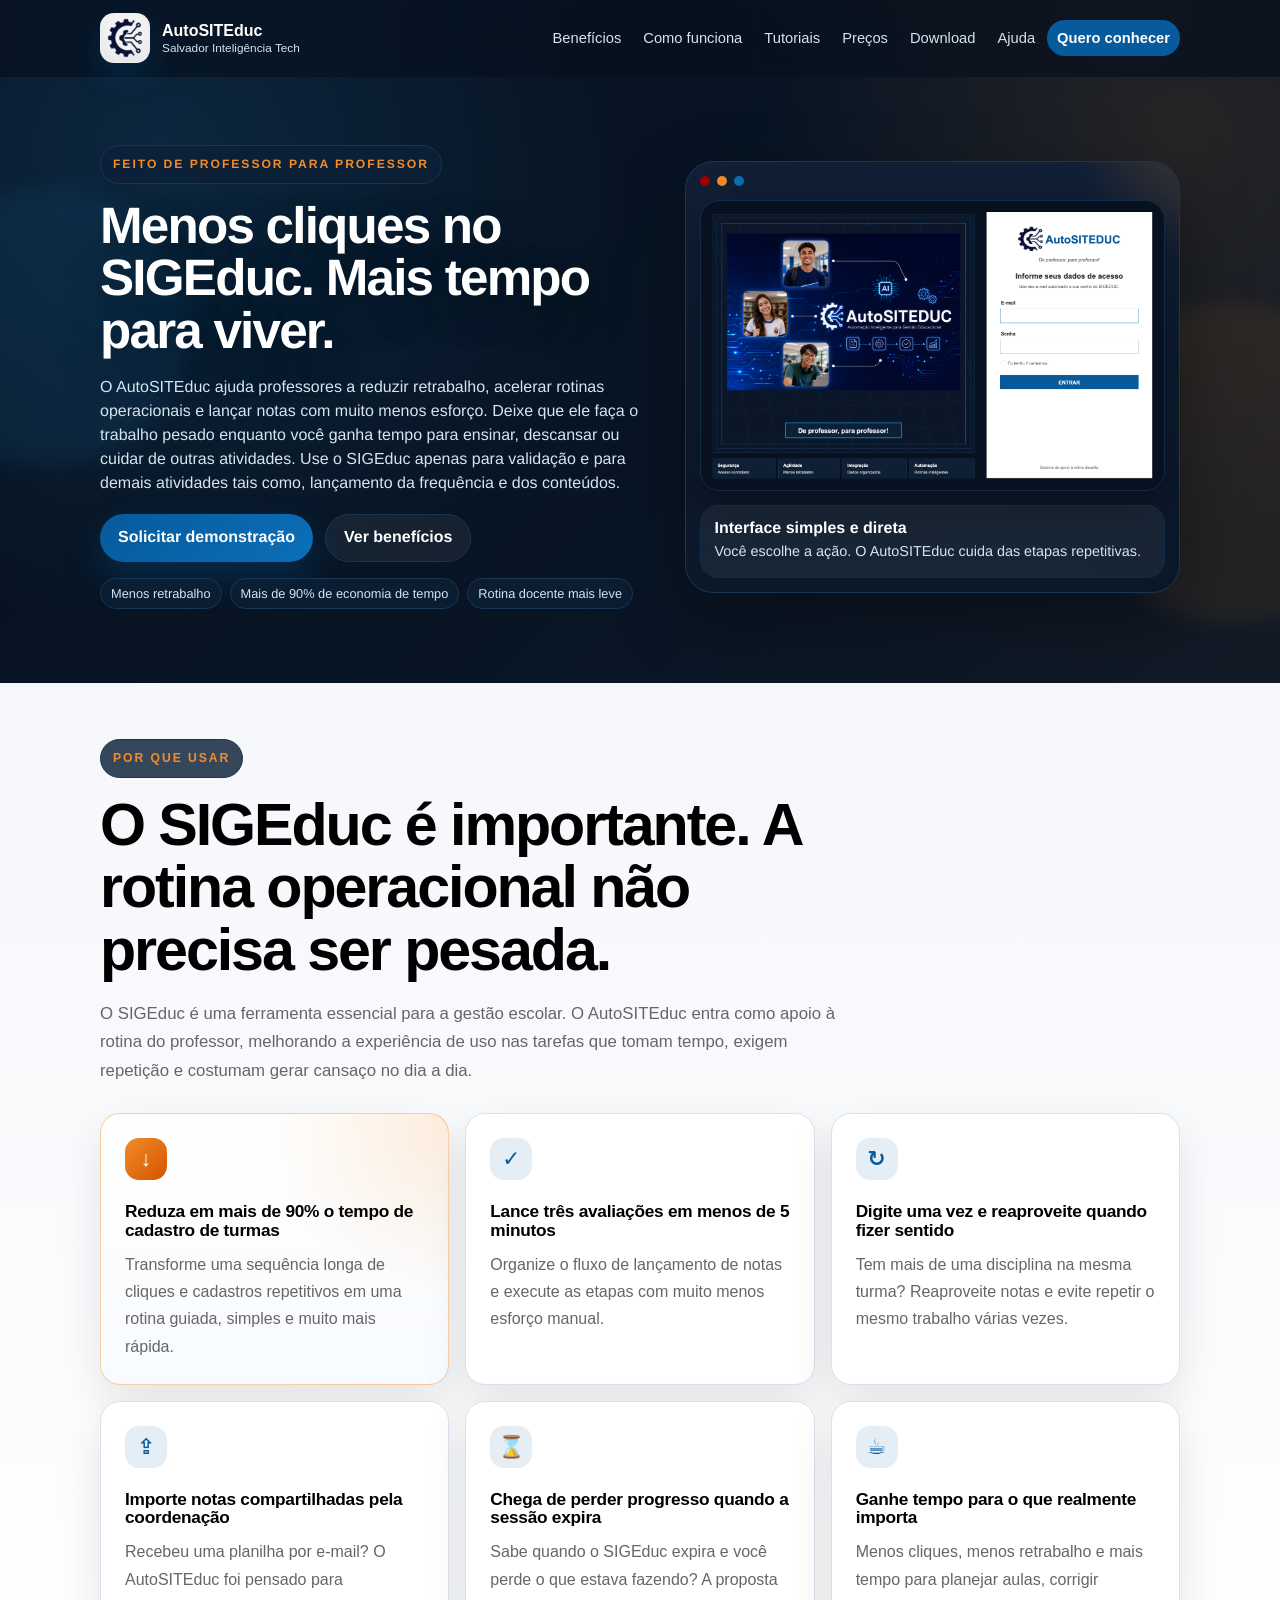
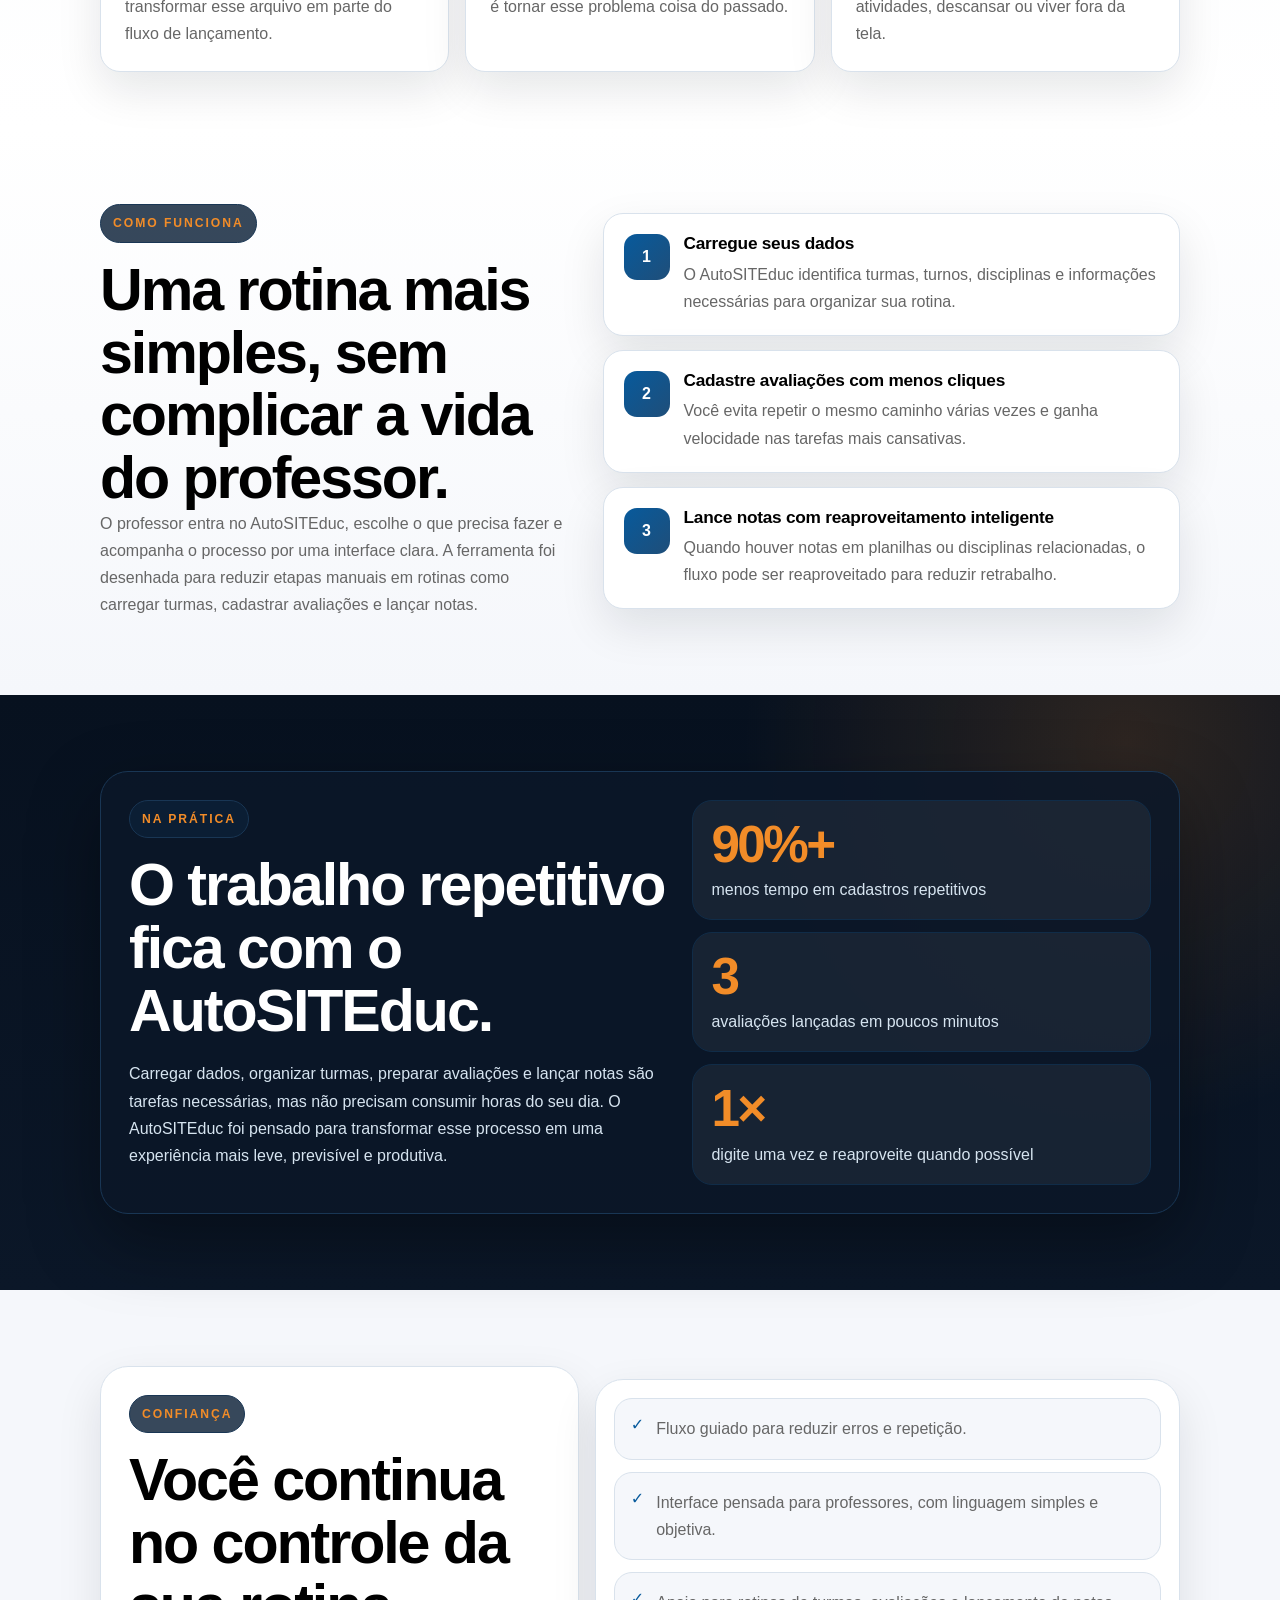
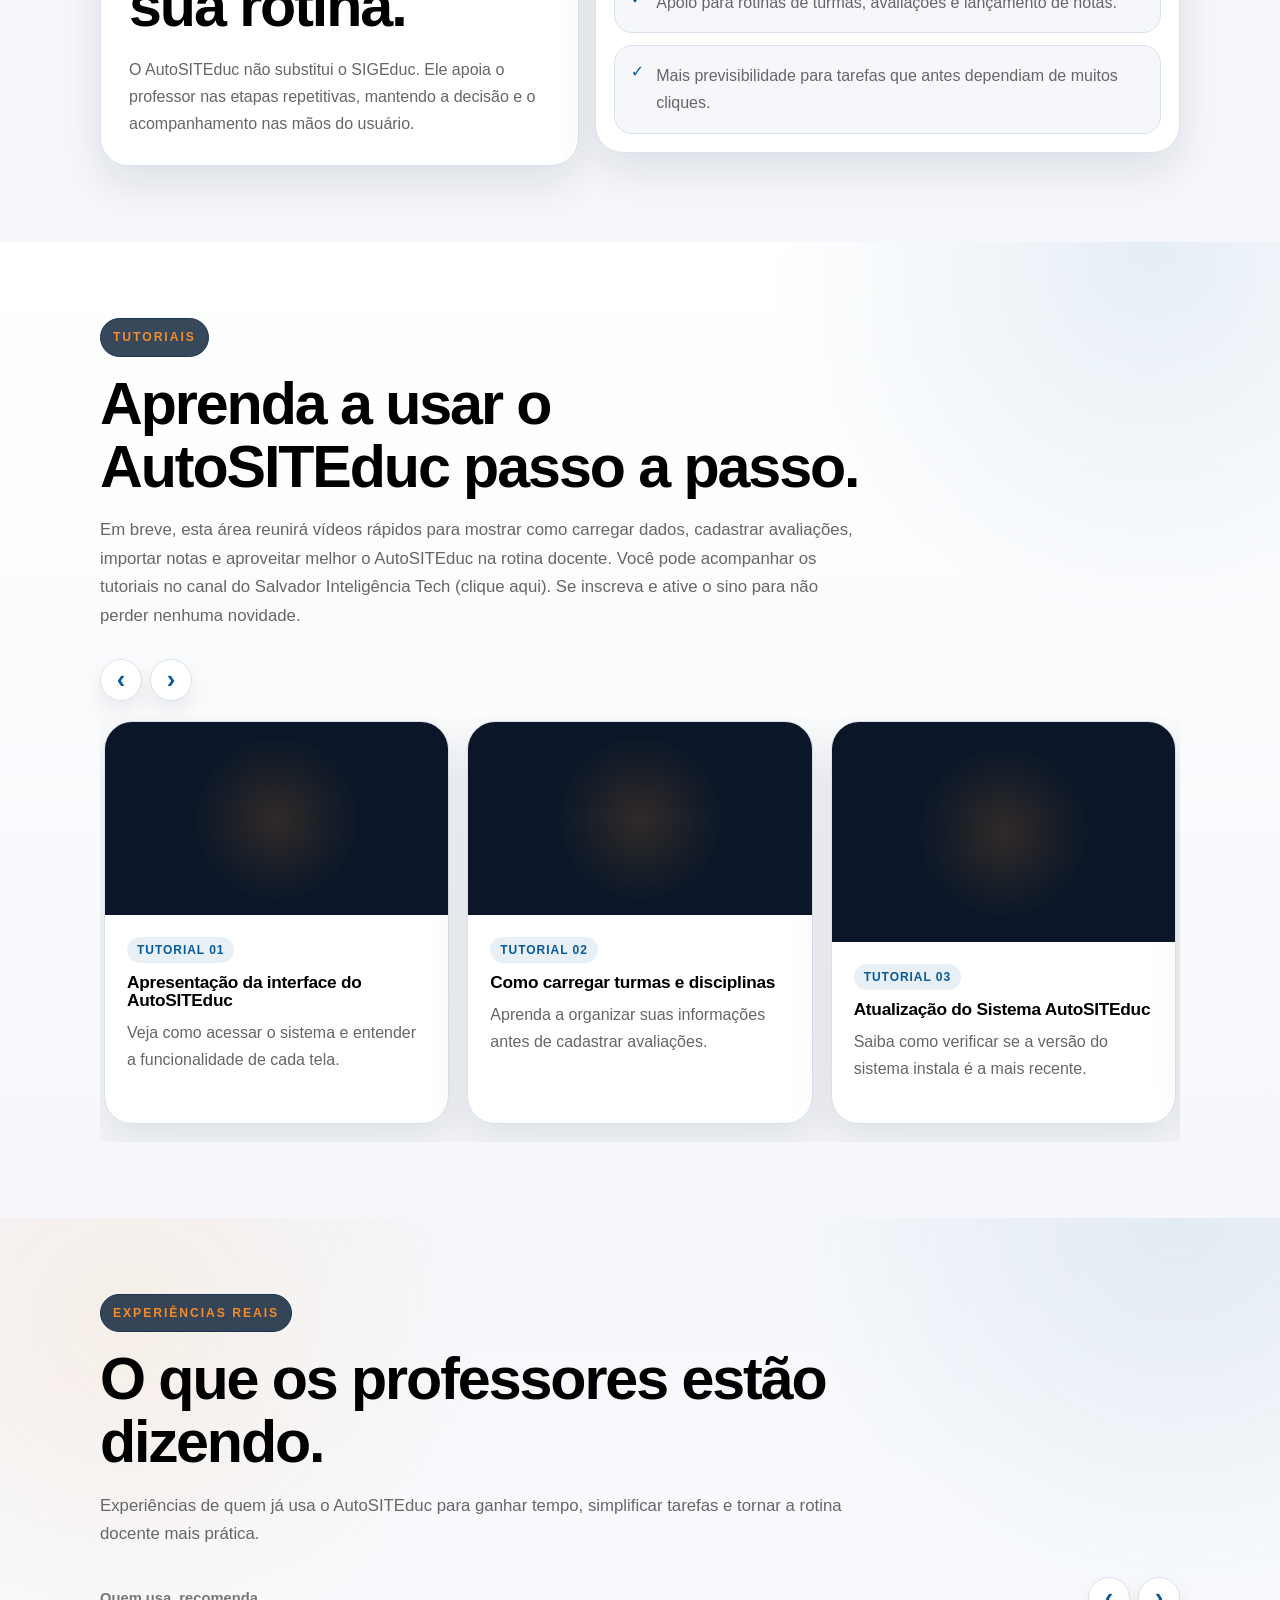
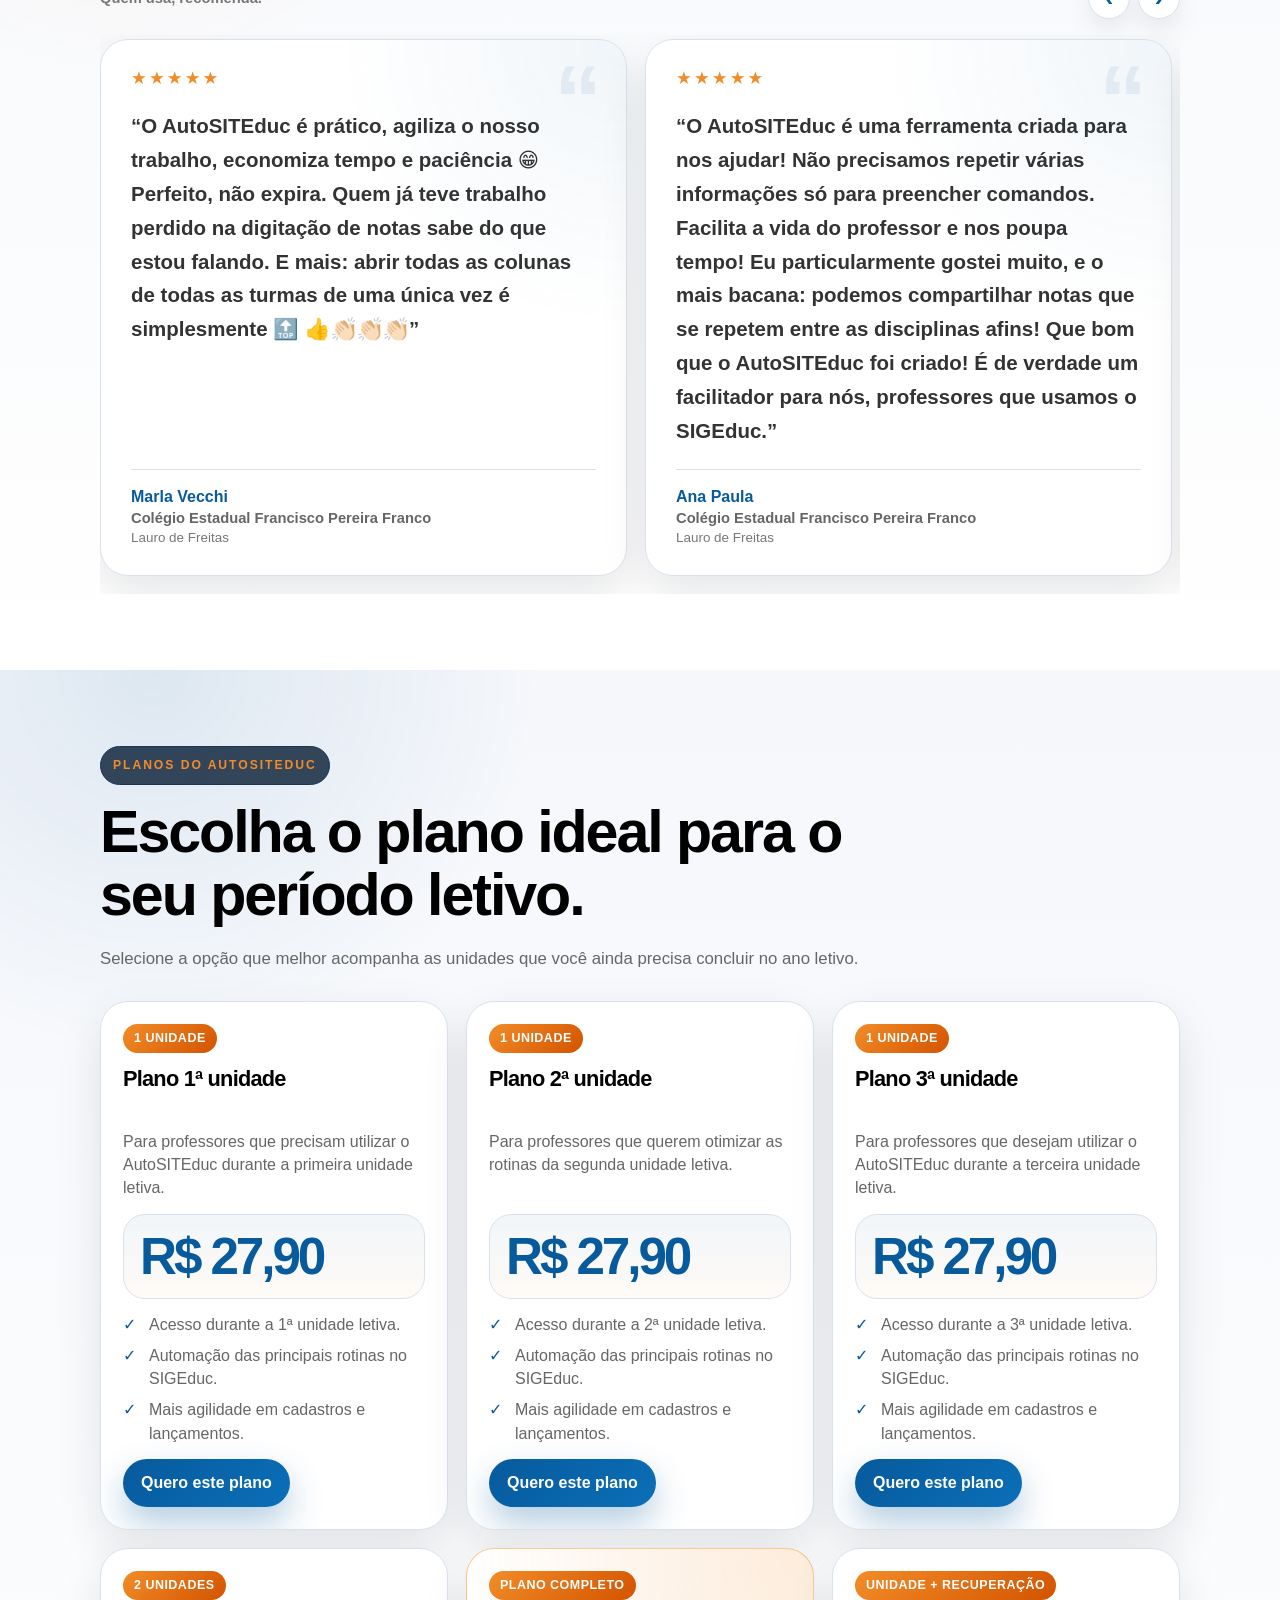
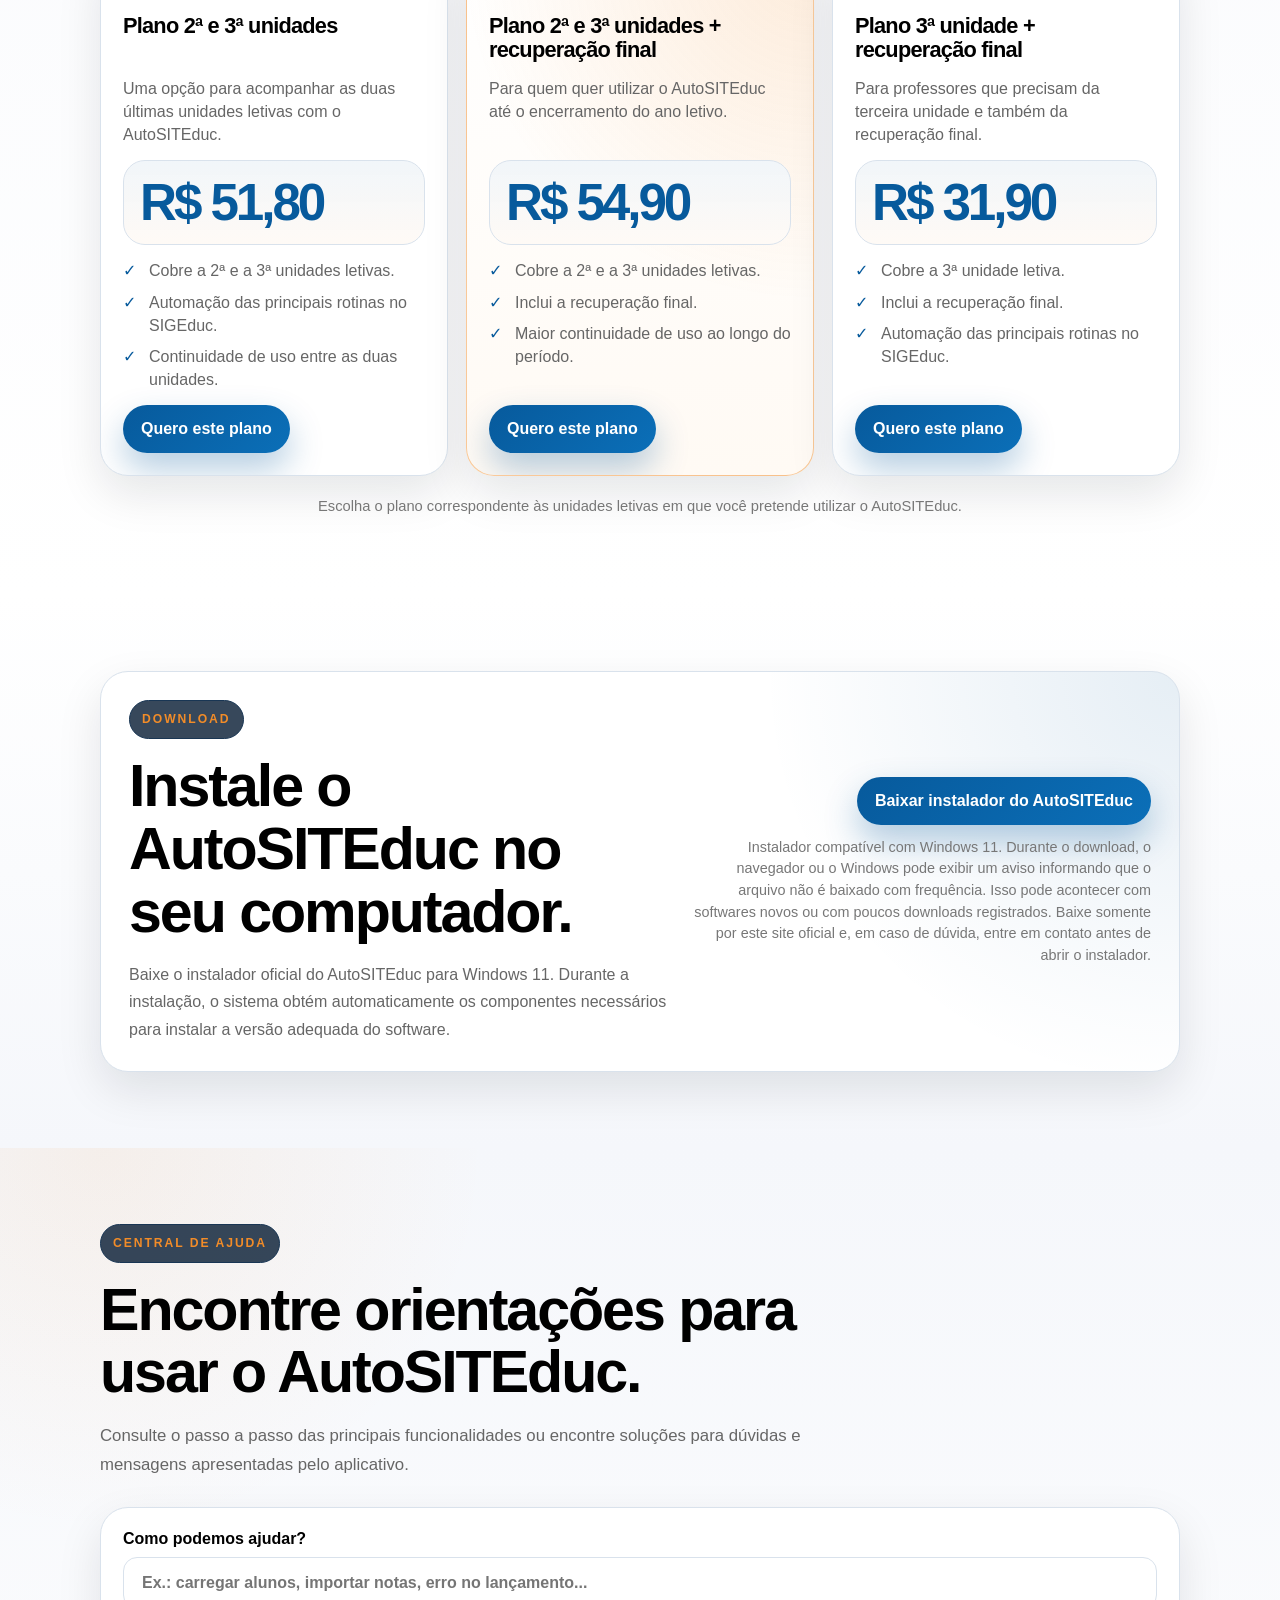
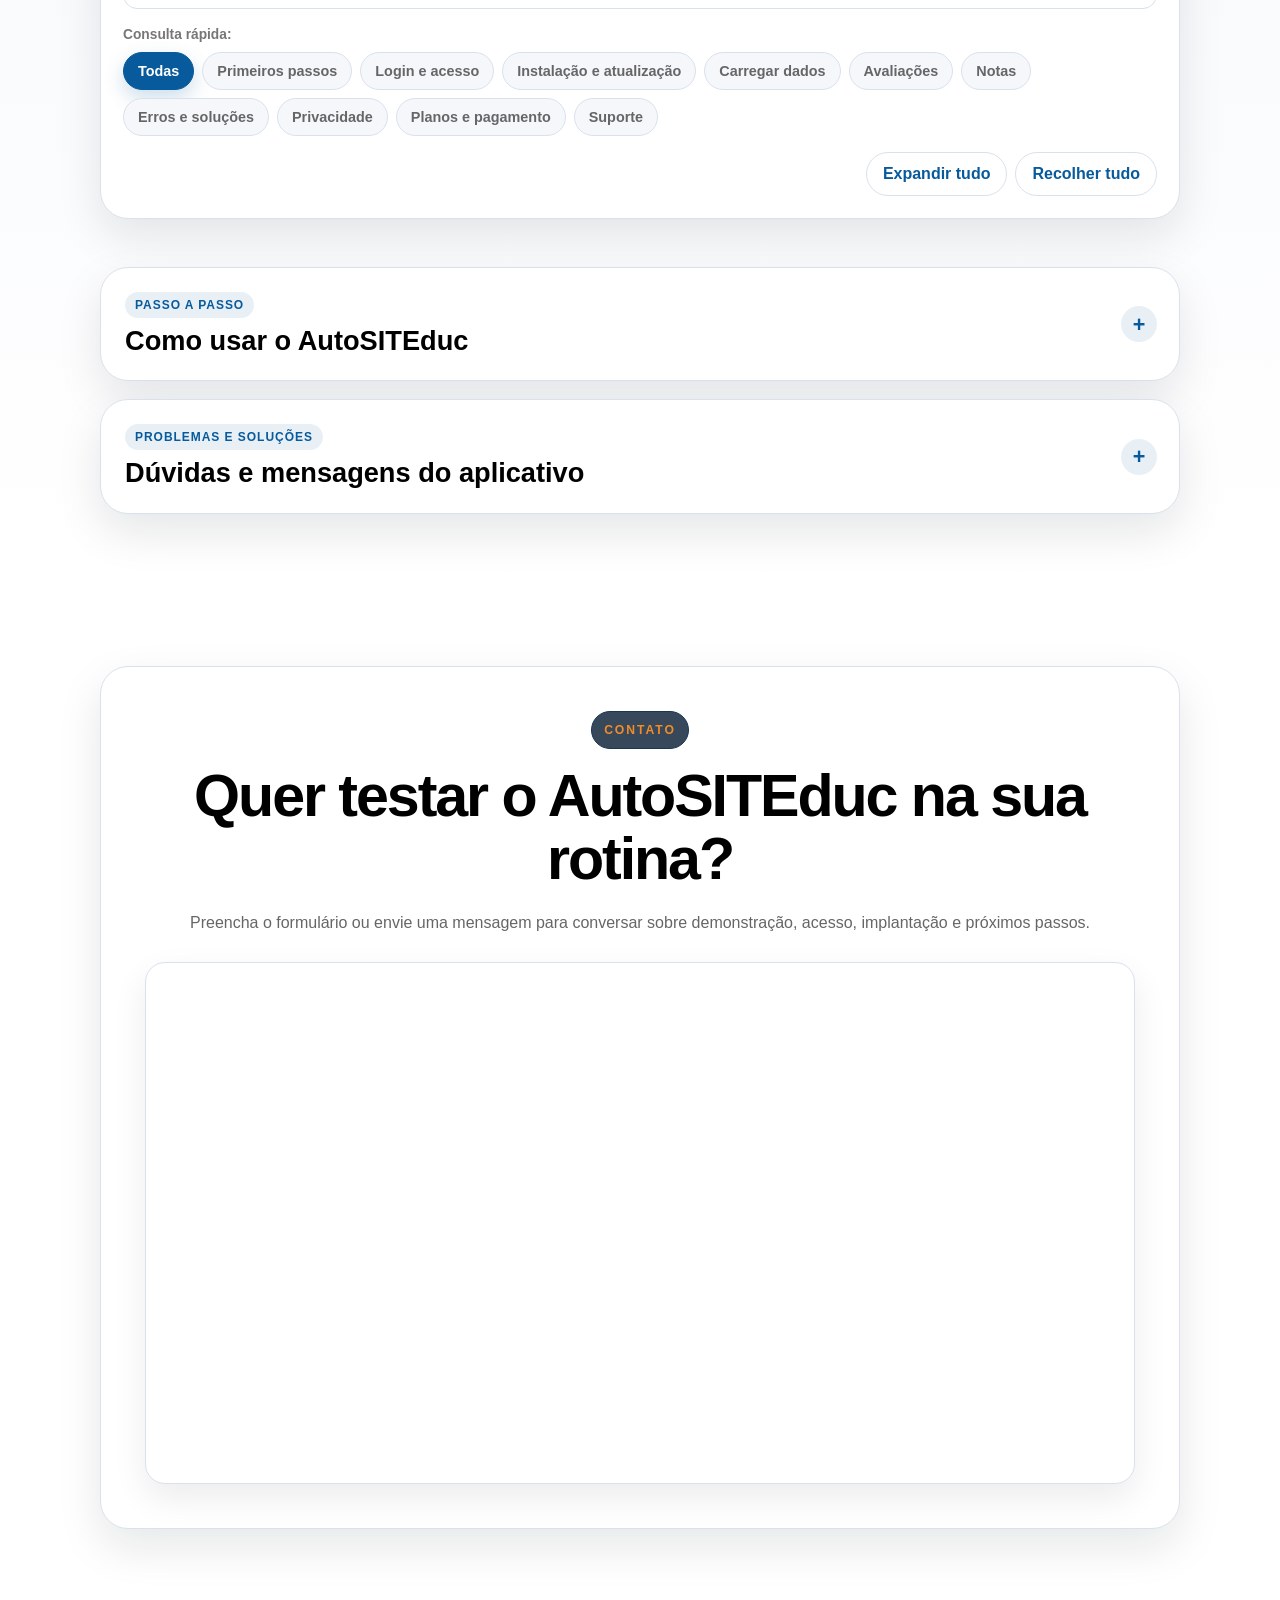
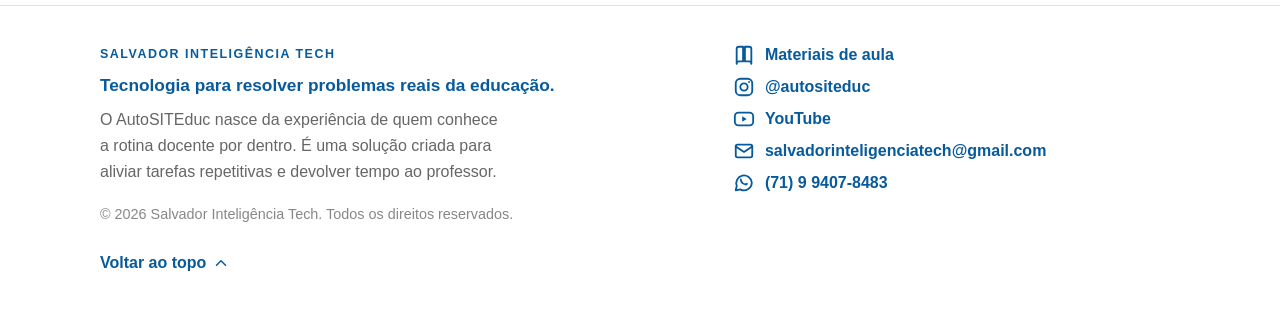
==== commit e58a733a: "Removendo as referências do github-releases e adicionando o app_installer" ====
--- a/autositeduc/index.html
+++ b/autositeduc/index.html
@@ -336,7 +336,8 @@
           <p class="eyebrow">Experiências reais</p>
           <h2>O que os professores estão dizendo.</h2>
           <p>
-            Experiências de quem já usa o AutoSITEduc para ganhar tempo, simplificar tarefas e tornar a rotina docente mais prática.
+            Experiências de quem já usa o AutoSITEduc para ganhar tempo, simplificar tarefas e tornar a rotina docente
+            mais prática.
           </p>
         </div>
 
@@ -345,8 +346,10 @@
             <span>Quem usa, recomenda.</span>
 
             <div class="testimonials-controls" aria-label="Controles do carrossel de depoimentos">
-              <button type="button" class="testimonials-control" data-testimonial-prev aria-label="Depoimento anterior">‹</button>
-              <button type="button" class="testimonials-control" data-testimonial-next aria-label="Próximo depoimento">›</button>
+              <button type="button" class="testimonials-control" data-testimonial-prev
+                aria-label="Depoimento anterior">‹</button>
+              <button type="button" class="testimonials-control" data-testimonial-next
+                aria-label="Próximo depoimento">›</button>
             </div>
           </div>
 
@@ -357,7 +360,9 @@
               </div>
 
               <blockquote>
-                “O AutoSITEduc é prático, agiliza o nosso trabalho, economiza tempo e paciência 😁 Perfeito, não expira. Quem já teve trabalho perdido na digitação de notas sabe do que estou falando. E mais: abrir todas as colunas de todas as turmas de uma única vez é simplesmente 🔝 👍👏🏻👏🏻👏🏻”
+                “O AutoSITEduc é prático, agiliza o nosso trabalho, economiza tempo e paciência 😁 Perfeito, não expira.
+                Quem já teve trabalho perdido na digitação de notas sabe do que estou falando. E mais: abrir todas as
+                colunas de todas as turmas de uma única vez é simplesmente 🔝 👍👏🏻👏🏻👏🏻”
               </blockquote>
 
               <div class="testimonial-author">
@@ -373,7 +378,10 @@
               </div>
 
               <blockquote>
-                “O AutoSITEduc é uma ferramenta criada para nos ajudar! Não precisamos repetir várias informações só para preencher comandos. Facilita a vida do professor e nos poupa tempo! Eu particularmente gostei muito, e o mais bacana: podemos compartilhar notas que se repetem entre as disciplinas afins! Que bom que o AutoSITEduc foi criado! É de verdade um facilitador para nós, professores que usamos o SIGEduc.”
+                “O AutoSITEduc é uma ferramenta criada para nos ajudar! Não precisamos repetir várias informações só
+                para preencher comandos. Facilita a vida do professor e nos poupa tempo! Eu particularmente gostei
+                muito, e o mais bacana: podemos compartilhar notas que se repetem entre as disciplinas afins! Que bom
+                que o AutoSITEduc foi criado! É de verdade um facilitador para nós, professores que usamos o SIGEduc.”
               </blockquote>
 
               <div class="testimonial-author">
@@ -405,7 +413,8 @@
               </div>
 
               <blockquote>
-                “Quem me conhece sabe que gosto de praticidade e o sistema é justamente assim: prático. Está mais do que aprovado.”
+                “Quem me conhece sabe que gosto de praticidade e o sistema é justamente assim: prático. Está mais do que
+                aprovado.”
               </blockquote>
 
               <div class="testimonial-author">
@@ -556,7 +565,8 @@
             <a class="button button-primary" href="#contato">Quero este plano</a>
           </article>
 
-          <article class="pricing-card pricing-card-featured reveal" data-pricing-card data-price-change="2026-07-23T00:00:00-03:00">
+          <article class="pricing-card pricing-card-featured reveal" data-pricing-card
+            data-price-change="2026-07-23T00:00:00-03:00">
             <div class="pricing-badge">Plano completo</div>
             <h3>Plano 2ª e 3ª unidades + recuperação final</h3>
             <p class="pricing-description">
@@ -607,21 +617,27 @@
       <div class="container download-card reveal">
         <div>
           <p class="eyebrow">Download</p>
+
           <h2>Instale o AutoSITEduc no seu computador.</h2>
+
           <p>
-            Baixe a versão mais recente do instalador do AutoSITEduc para Windows 11 pelo link oficial de distribuição.
-            Após instalar, utilize o acesso autorizado para entrar no sistema.
+            Baixe o instalador oficial do AutoSITEduc para Windows 11.
+            Durante a instalação, o sistema obtém automaticamente os
+            componentes necessários para instalar a versão adequada do software.
           </p>
         </div>
+
         <div class="download-actions">
-          <a class="button button-primary"
-            href="https://github.com/salvadorinteligenciatech/autositeduc-releases/releases/download/v0.1.5/AutoSITEduc_Setup_0.1.5.exe"
-            download>Baixar AutoSITEduc</a>
+          <a class="button button-primary" href="assets/downloads/AutoSITEduc_Installer.exe" download>
+            Baixar instalador do AutoSITEduc
+          </a>
+
           <span class="download-note">
-            Instalador compatível com Windows 11. Durante o download, o navegador ou o Windows pode exibir um aviso
-            informando que o arquivo não é baixado com frequência. Isso pode acontecer com softwares novos ou com poucos
-            downloads registrados. Baixe somente por este link oficial e, em caso de dúvida, entre em contato antes de
-            abrir o instalador.
+            Instalador compatível com Windows 11. Durante o download, o navegador
+            ou o Windows pode exibir um aviso informando que o arquivo não é
+            baixado com frequência. Isso pode acontecer com softwares novos ou
+            com poucos downloads registrados. Baixe somente por este site oficial
+            e, em caso de dúvida, entre em contato antes de abrir o instalador.
           </span>
         </div>
       </div>
@@ -641,115 +657,56 @@
         <div class="help-tools reveal">
           <label class="help-search" for="help-search">
             <span>Como podemos ajudar?</span>
-            <input
-              id="help-search"
-              type="search"
-              placeholder="Ex.: carregar alunos, importar notas, erro no lançamento..."
-              autocomplete="off"
-              data-help-search
-            />
+            <input id="help-search" type="search"
+              placeholder="Ex.: carregar alunos, importar notas, erro no lançamento..." autocomplete="off"
+              data-help-search />
           </label>
 
           <div class="help-quick-filters" aria-label="Consultas rápidas">
             <span class="help-quick-filters-label">Consulta rápida:</span>
 
             <div class="help-filter-list" data-help-filter-list>
-              <button
-                type="button"
-                class="help-filter is-active"
-                data-help-filter="all"
-                aria-pressed="true"
-              >
+              <button type="button" class="help-filter is-active" data-help-filter="all" aria-pressed="true">
                 Todas
               </button>
 
-              <button
-                type="button"
-                class="help-filter"
-                data-help-filter="primeiros-passos"
-                aria-pressed="false"
-              >
+              <button type="button" class="help-filter" data-help-filter="primeiros-passos" aria-pressed="false">
                 Primeiros passos
               </button>
 
-              <button
-                type="button"
-                class="help-filter"
-                data-help-filter="login"
-                aria-pressed="false"
-              >
+              <button type="button" class="help-filter" data-help-filter="login" aria-pressed="false">
                 Login e acesso
               </button>
 
-              <button
-                type="button"
-                class="help-filter"
-                data-help-filter="instalacao"
-                aria-pressed="false"
-              >
+              <button type="button" class="help-filter" data-help-filter="instalacao" aria-pressed="false">
                 Instalação e atualização
               </button>
 
-              <button
-                type="button"
-                class="help-filter"
-                data-help-filter="carregar-dados"
-                aria-pressed="false"
-              >
+              <button type="button" class="help-filter" data-help-filter="carregar-dados" aria-pressed="false">
                 Carregar dados
               </button>
 
-              <button
-                type="button"
-                class="help-filter"
-                data-help-filter="avaliacoes"
-                aria-pressed="false"
-              >
+              <button type="button" class="help-filter" data-help-filter="avaliacoes" aria-pressed="false">
                 Avaliações
               </button>
 
-              <button
-                type="button"
-                class="help-filter"
-                data-help-filter="notas"
-                aria-pressed="false"
-              >
+              <button type="button" class="help-filter" data-help-filter="notas" aria-pressed="false">
                 Notas
               </button>
 
-              <button
-                type="button"
-                class="help-filter"
-                data-help-filter="erros"
-                aria-pressed="false"
-              >
+              <button type="button" class="help-filter" data-help-filter="erros" aria-pressed="false">
                 Erros e soluções
               </button>
 
-              <button
-                type="button"
-                class="help-filter"
-                data-help-filter="privacidade"
-                aria-pressed="false"
-              >
+              <button type="button" class="help-filter" data-help-filter="privacidade" aria-pressed="false">
                 Privacidade
               </button>
 
-              <button
-                type="button"
-                class="help-filter"
-                data-help-filter="planos"
-                aria-pressed="false"
-              >
+              <button type="button" class="help-filter" data-help-filter="planos" aria-pressed="false">
                 Planos e pagamento
               </button>
 
-              <button
-                type="button"
-                class="help-filter"
-                data-help-filter="suporte"
-                aria-pressed="false"
-              >
+              <button type="button" class="help-filter" data-help-filter="suporte" aria-pressed="false">
                 Suporte
               </button>
             </div>
@@ -777,13 +734,9 @@
             </summary>
 
             <div class="help-group-content">
-<details
-                class="help-item"
-                id="ajuda-instalar-autositeduc"
-                data-help-item
+              <details class="help-item" id="ajuda-instalar-autositeduc" data-help-item
                 data-help-categories="primeiros-passos instalacao"
-                data-search="instalar instalação download baixar autositeduc site link windows instalador"
-              >
+                data-search="instalar instalação download baixar autositeduc site link windows instalador">
                 <summary>Como instalar o AutoSITEduc?</summary>
 
                 <div class="help-answer">
@@ -824,13 +777,9 @@
                 </div>
               </details>
 
-<details
-                class="help-item"
-                id="ajuda-sistemas-operacionais"
-                data-help-item
+              <details class="help-item" id="ajuda-sistemas-operacionais" data-help-item
                 data-help-categories="primeiros-passos instalacao"
-                data-search="sistema operacional windows 11 compatibilidade mac linux versões windows"
-              >
+                data-search="sistema operacional windows 11 compatibilidade mac linux versões windows">
                 <summary>Em quais sistemas operacionais o AutoSITEduc funciona?</summary>
 
                 <div class="help-answer">
@@ -849,13 +798,9 @@
                 </div>
               </details>
 
-<details
-                class="help-item"
-                id="ajuda-atualizar-sem-desinstalar"
-                data-help-item
+              <details class="help-item" id="ajuda-atualizar-sem-desinstalar" data-help-item
                 data-help-categories="instalacao"
-                data-search="atualizar nova versão desinstalar versão anterior reinstalar instalador atualização"
-              >
+                data-search="atualizar nova versão desinstalar versão anterior reinstalar instalador atualização">
                 <summary>Preciso desinstalar a versão atual antes de instalar uma nova versão?</summary>
 
                 <div class="help-answer">
@@ -884,13 +829,9 @@
                 </div>
               </details>
 
-              <details
-                class="help-item"
-                id="ajuda-verificar-versao-atualizada"
-                data-help-item
+              <details class="help-item" id="ajuda-verificar-versao-atualizada" data-help-item
                 data-help-categories="primeiros-passos instalacao"
-                data-search="versão atualizada atualização disponível sistema atualizado versão desatualizada baixar atualização download nova versão tela login"
-              >
+                data-search="versão atualizada atualização disponível sistema atualizado versão desatualizada baixar atualização download nova versão tela login">
                 <summary>Como saber se estou usando a versão mais recente do AutoSITEduc?</summary>
 
                 <div class="help-answer">
@@ -923,13 +864,9 @@
                 </div>
               </details>
 
-              <details
-                class="help-item"
-                id="ajuda-antivirus-instalacao"
-                data-help-item
+              <details class="help-item" id="ajuda-antivirus-instalacao" data-help-item
                 data-help-categories="instalacao erros"
-                data-search="antivírus antivirus bloqueou instalação pausar proteção instalador falso positivo segurança"
-              >
+                data-search="antivírus antivirus bloqueou instalação pausar proteção instalador falso positivo segurança">
                 <summary>Meu antivírus não está permitindo a instalação. O que devo fazer?</summary>
 
                 <div class="help-answer">
@@ -974,13 +911,9 @@
                 </div>
               </details>
 
-              <details
-                class="help-item"
-                id="ajuda-alerta-download"
-                data-help-item
+              <details class="help-item" id="ajuda-alerta-download" data-help-item
                 data-help-categories="instalacao erros"
-                data-search="download incompleto alerta navegador windows bloqueou arquivo segurança manter download"
-              >
+                data-search="download incompleto alerta navegador windows bloqueou arquivo segurança manter download">
                 <summary>Por que o computador exibiu um alerta e não concluiu o download?</summary>
 
                 <div class="help-answer">
@@ -1018,13 +951,9 @@
                 </div>
               </details>
 
-              <details
-                class="help-item"
-                id="ajuda-windows-bloqueia-instalacao"
-                data-help-item
+              <details class="help-item" id="ajuda-windows-bloqueia-instalacao" data-help-item
                 data-help-categories="instalacao erros"
-                data-search="windows bloqueou instalação smartscreen protegeu computador aplicativo desconhecido pouco baixado microsoft store"
-              >
+                data-search="windows bloqueou instalação smartscreen protegeu computador aplicativo desconhecido pouco baixado microsoft store">
                 <summary>Por que o Windows pode impedir a instalação do AutoSITEduc?</summary>
 
                 <div class="help-answer">
@@ -1071,13 +1000,9 @@
                 </div>
               </details>
 
-              <details
-                class="help-item"
-                id="ajuda-primeiro-acesso"
-                data-help-item
+              <details class="help-item" id="ajuda-primeiro-acesso" data-help-item
                 data-help-categories="primeiros-passos carregar-dados"
-                data-search="primeiro acesso computador novo carregar dados professor turmas alunos avaliações sincronizar atualização correção"
-              >
+                data-search="primeiro acesso computador novo carregar dados professor turmas alunos avaliações sincronizar atualização correção">
                 <summary>Qual é o primeiro passo ao acessar o AutoSITEduc em um computador novo?</summary>
 
                 <div class="help-answer">
@@ -1116,13 +1041,9 @@
                 </div>
               </details>
 
-<details
-                class="help-item"
-                id="ajuda-fazer-login"
-                data-help-item
+              <details class="help-item" id="ajuda-fazer-login" data-help-item
                 data-help-categories="primeiros-passos login"
-                data-search="fazer login entrar email e-mail senha sigeduc formulário contato autorizado autorização"
-              >
+                data-search="fazer login entrar email e-mail senha sigeduc formulário contato autorizado autorização">
                 <summary>Como fazer o login no AutoSITEduc?</summary>
 
                 <div class="help-answer">
@@ -1151,13 +1072,8 @@
                 </div>
               </details>
 
-<details
-                class="help-item"
-                id="ajuda-como-funciona"
-                data-help-item
-                data-help-categories="primeiros-passos"
-                data-search="como funciona automação simula comportamento humano cliques sigeduc bloqueia tela congela interface operação mensagem êxito falha"
-              >
+              <details class="help-item" id="ajuda-como-funciona" data-help-item data-help-categories="primeiros-passos"
+                data-search="como funciona automação simula comportamento humano cliques sigeduc bloqueia tela congela interface operação mensagem êxito falha">
                 <summary>Como o AutoSITEduc funciona?</summary>
 
                 <div class="help-answer">
@@ -1212,13 +1128,9 @@
                 </div>
               </details>
 
-<details
-                class="help-item"
-                id="ajuda-substitui-sigeduc"
-                data-help-item
+              <details class="help-item" id="ajuda-substitui-sigeduc" data-help-item
                 data-help-categories="primeiros-passos"
-                data-search="substitui sigeduc frequência conteúdos avaliações notas consultar verificar portal docente"
-              >
+                data-search="substitui sigeduc frequência conteúdos avaliações notas consultar verificar portal docente">
                 <summary>O AutoSITEduc substitui o SIGEduc?</summary>
 
                 <div class="help-answer">
@@ -1253,13 +1165,9 @@
                 </div>
               </details>
 
-<details
-                class="help-item"
-                id="ajuda-precisa-internet"
-                data-help-item
+              <details class="help-item" id="ajuda-precisa-internet" data-help-item
                 data-help-categories="primeiros-passos"
-                data-search="internet conexão rede wifi plurall escola instável sigeduc online"
-              >
+                data-search="internet conexão rede wifi plurall escola instável sigeduc online">
                 <summary>É necessário ter acesso à internet para usar o AutoSITEduc?</summary>
 
                 <div class="help-answer">
@@ -1289,13 +1197,9 @@
                 </div>
               </details>
 
-<details
-                class="help-item"
-                id="ajuda-mais-de-um-computador"
-                data-help-item
+              <details class="help-item" id="ajuda-mais-de-um-computador" data-help-item
                 data-help-categories="primeiros-passos privacidade"
-                data-search="mais de um computador vários computadores notebook instalação dados locais sincronização"
-              >
+                data-search="mais de um computador vários computadores notebook instalação dados locais sincronização">
                 <summary>Posso usar o AutoSITEduc em mais de um computador?</summary>
 
                 <div class="help-answer">
@@ -1320,13 +1224,8 @@
                 </div>
               </details>
 
-<details
-                class="help-item"
-                id="ajuda-sessao-expira"
-                data-help-item
-                data-help-categories="primeiros-passos"
-                data-search="sessão expira tempo limite digitar notas envio notas perder progresso login"
-              >
+              <details class="help-item" id="ajuda-sessao-expira" data-help-item data-help-categories="primeiros-passos"
+                data-search="sessão expira tempo limite digitar notas envio notas perder progresso login">
                 <summary>A sessão do AutoSITEduc expira?</summary>
 
                 <div class="help-answer">
@@ -1362,13 +1261,9 @@
                 </div>
               </details>
 
-<details
-                class="help-item"
-                id="ajuda-senha-cada-operacao"
-                data-help-item
+              <details class="help-item" id="ajuda-senha-cada-operacao" data-help-item
                 data-help-categories="login notas"
-                data-search="senha todas vezes lançar notas login digitar novamente autenticação sigeduc"
-              >
+                data-search="senha todas vezes lançar notas login digitar novamente autenticação sigeduc">
                 <summary>Preciso digitar a senha sempre que for lançar notas?</summary>
 
                 <div class="help-answer">
@@ -1396,13 +1291,9 @@
                 </div>
               </details>
 
-<details
-                class="help-item"
-                id="ajuda-sair-sistema"
-                data-help-item
+              <details class="help-item" id="ajuda-sair-sistema" data-help-item
                 data-help-categories="primeiros-passos login"
-                data-search="sair sistema fechar janela botão vermelho sair encerrar sessão novo login"
-              >
+                data-search="sair sistema fechar janela botão vermelho sair encerrar sessão novo login">
                 <summary>Como sair do AutoSITEduc?</summary>
 
                 <div class="help-answer">
@@ -1436,13 +1327,9 @@
                 </div>
               </details>
 
-<details
-                class="help-item"
-                id="ajuda-tela-configuracao"
-                data-help-item
+              <details class="help-item" id="ajuda-tela-configuracao" data-help-item
                 data-help-categories="primeiros-passos privacidade instalacao"
-                data-search="configuração pasta atual dados locais ocultar escola alunos tamanho fonte atualização baixar atualização versão"
-              >
+                data-search="configuração pasta atual dados locais ocultar escola alunos tamanho fonte atualização baixar atualização versão">
                 <summary>Quais informações e opções estão disponíveis na tela de Configuração?</summary>
 
                 <div class="help-answer">
@@ -1495,13 +1382,9 @@
                 </div>
               </details>
 
-<details
-                class="help-item"
-                id="ajuda-armazenamento-dados"
-                data-help-item
+              <details class="help-item" id="ajuda-armazenamento-dados" data-help-item
                 data-help-categories="privacidade"
-                data-search="armazena dados professor alunos turmas escolas turnos privacidade criptografia banco de dados envio local"
-              >
+                data-search="armazena dados professor alunos turmas escolas turnos privacidade criptografia banco de dados envio local">
                 <summary>Quais informações o AutoSITEduc armazena?</summary>
 
                 <div class="help-answer">
@@ -1542,13 +1425,9 @@
                 </div>
               </details>
 
-<details
-                class="help-item"
-                id="ajuda-carregar-meus-dados"
-                data-help-item
+              <details class="help-item" id="ajuda-carregar-meus-dados" data-help-item
                 data-help-categories="carregar-dados"
-                data-search="carregar meus dados dados professor tela carregar dados botão carregar vinculados professor"
-              >
+                data-search="carregar meus dados dados professor tela carregar dados botão carregar vinculados professor">
                 <summary>Como carregar os meus dados?</summary>
 
                 <div class="help-answer">
@@ -1578,13 +1457,8 @@
                 </div>
               </details>
 
-<details
-                class="help-item"
-                id="ajuda-carregar-turmas"
-                data-help-item
-                data-help-categories="carregar-dados"
-                data-search="carregar dados turmas alunos escola turnos filtros marcar selecionadas barra lateral"
-              >
+              <details class="help-item" id="ajuda-carregar-turmas" data-help-item data-help-categories="carregar-dados"
+                data-search="carregar dados turmas alunos escola turnos filtros marcar selecionadas barra lateral">
                 <summary>Como carregar os dados das turmas e dos alunos?</summary>
 
                 <div class="help-answer">
@@ -1626,13 +1500,9 @@
                 </div>
               </details>
 
-<details
-                class="help-item"
-                id="ajuda-sincronizar-avaliacoes"
-                data-help-item
+              <details class="help-item" id="ajuda-sincronizar-avaliacoes" data-help-item
                 data-help-categories="carregar-dados avaliacoes"
-                data-search="carregar sincronizar avaliações escola turnos turmas sigeduc barra lateral sincronização"
-              >
+                data-search="carregar sincronizar avaliações escola turnos turmas sigeduc barra lateral sincronização">
                 <summary>Como carregar as avaliações cadastradas no SIGEduc?</summary>
 
                 <div class="help-answer">
@@ -1683,13 +1553,9 @@
                 </div>
               </details>
 
-<details
-                class="help-item"
-                id="ajuda-utilidade-carregar-avaliacoes"
-                data-help-item
+              <details class="help-item" id="ajuda-utilidade-carregar-avaliacoes" data-help-item
                 data-help-categories="carregar-dados avaliacoes"
-                data-search="utilidade carregar avaliações sincronizar sigeduc resumo unidade cadastro pendente data tipo valor quantidade"
-              >
+                data-search="utilidade carregar avaliações sincronizar sigeduc resumo unidade cadastro pendente data tipo valor quantidade">
                 <summary>Qual é a utilidade da funcionalidade Carregar avaliações?</summary>
 
                 <div class="help-answer">
@@ -1740,13 +1606,9 @@
                 </div>
               </details>
 
-<details
-                class="help-item"
-                id="ajuda-cadastrar-avaliacoes"
-                data-help-item
+              <details class="help-item" id="ajuda-cadastrar-avaliacoes" data-help-item
                 data-help-categories="avaliacoes"
-                data-search="cadastrar avaliações sigeduc escola turnos unidade quantidade registrar turmas replicar eja"
-              >
+                data-search="cadastrar avaliações sigeduc escola turnos unidade quantidade registrar turmas replicar eja">
                 <summary>Como cadastrar avaliações no SIGEduc pelo AutoSITEduc?</summary>
 
                 <div class="help-answer">
@@ -1835,13 +1697,8 @@
                 </div>
               </details>
 
-<details
-                class="help-item"
-                id="ajuda-alterar-avaliacoes"
-                data-help-item
-                data-help-categories="avaliacoes"
-                data-search="alterar editar excluir avaliações cadastradas autositeduc sigeduc manualmente"
-              >
+              <details class="help-item" id="ajuda-alterar-avaliacoes" data-help-item data-help-categories="avaliacoes"
+                data-search="alterar editar excluir avaliações cadastradas autositeduc sigeduc manualmente">
                 <summary>Posso alterar pelo AutoSITEduc uma avaliação já cadastrada?</summary>
 
                 <div class="help-answer">
@@ -1866,13 +1723,8 @@
                 </div>
               </details>
 
-<details
-                class="help-item"
-                id="ajuda-lancar-notas"
-                data-help-item
-                data-help-categories="notas"
-                data-search="lançar notas digitar importar planilha arquivo xls xlsx excel sigeduc"
-              >
+              <details class="help-item" id="ajuda-lancar-notas" data-help-item data-help-categories="notas"
+                data-search="lançar notas digitar importar planilha arquivo xls xlsx excel sigeduc">
                 <summary>Como lançar notas pelo AutoSITEduc?</summary>
 
                 <div class="help-answer">
@@ -1914,13 +1766,8 @@
                   </p>
                 </div>
               </details>
-<details
-                class="help-item"
-                id="ajuda-digitar-notas"
-                data-help-item
-                data-help-categories="notas"
-                data-search="digitar notas lançar notas filtros avaliações carregar alunos enviar sigeduc nenhuma turma encontrada"
-              >
+              <details class="help-item" id="ajuda-digitar-notas" data-help-item data-help-categories="notas"
+                data-search="digitar notas lançar notas filtros avaliações carregar alunos enviar sigeduc nenhuma turma encontrada">
                 <summary>Como digitar notas no AutoSITEduc?</summary>
 
                 <div class="help-answer">
@@ -1997,13 +1844,8 @@
                 </div>
               </details>
 
-<details
-                class="help-item"
-                id="ajuda-recursos-digitacao-notas"
-                data-help-item
-                data-help-categories="notas"
-                data-search="recursos digitação notas copiar avaliação limpar coluna setas tab ctrl v colar planilha reaproveitar notas disciplinas"
-              >
+              <details class="help-item" id="ajuda-recursos-digitacao-notas" data-help-item data-help-categories="notas"
+                data-search="recursos digitação notas copiar avaliação limpar coluna setas tab ctrl v colar planilha reaproveitar notas disciplinas">
                 <summary>Quais recursos estão disponíveis na digitação de notas?</summary>
 
                 <div class="help-answer">
@@ -2074,13 +1916,8 @@
                 </div>
               </details>
 
-<details
-                class="help-item"
-                id="ajuda-baixar-planilha-notas"
-                data-help-item
-                data-help-categories="notas"
-                data-search="baixar planilha nomes alunos digitar notas importar notas excel turma disciplina gerar arquivo"
-              >
+              <details class="help-item" id="ajuda-baixar-planilha-notas" data-help-item data-help-categories="notas"
+                data-search="baixar planilha nomes alunos digitar notas importar notas excel turma disciplina gerar arquivo">
                 <summary>O AutoSITEduc disponibiliza planilhas com os nomes dos alunos?</summary>
 
                 <div class="help-answer">
@@ -2139,13 +1976,8 @@
                 </div>
               </details>
 
-<details
-                class="help-item"
-                id="ajuda-importar-notas"
-                data-help-item
-                data-help-categories="notas"
-                data-search="importar notas planilha excel xls xlsx selecionar arquivo carregar notas enviar sigeduc nomes alunos"
-              >
+              <details class="help-item" id="ajuda-importar-notas" data-help-item data-help-categories="notas"
+                data-search="importar notas planilha excel xls xlsx selecionar arquivo carregar notas enviar sigeduc nomes alunos">
                 <summary>Como importar notas para o AutoSITEduc?</summary>
 
                 <div class="help-answer">
@@ -2218,13 +2050,8 @@
                 </div>
               </details>
 
-<details
-                class="help-item"
-                id="ajuda-ordem-planilha"
-                data-help-item
-                data-help-categories="notas"
-                data-search="ordem nomes alunos planilha importar notas matrícula nomes completos correspondência"
-              >
+              <details class="help-item" id="ajuda-ordem-planilha" data-help-item data-help-categories="notas"
+                data-search="ordem nomes alunos planilha importar notas matrícula nomes completos correspondência">
                 <summary>Os nomes dos alunos precisam estar ordenados na planilha?</summary>
 
                 <div class="help-answer">
@@ -2248,13 +2075,9 @@
                 </div>
               </details>
 
-<details
-                class="help-item"
-                id="ajuda-aluno-transferido-planilha"
-                data-help-item
+              <details class="help-item" id="ajuda-aluno-transferido-planilha" data-help-item
                 data-help-categories="notas erros"
-                data-search="aluno transferido saiu turma nome extra planilha importar notas ignorado sigeduc"
-              >
+                data-search="aluno transferido saiu turma nome extra planilha importar notas ignorado sigeduc">
                 <summary>Um aluno transferido ainda aparece na planilha. Isso impede o envio?</summary>
 
                 <div class="help-answer">
@@ -2280,13 +2103,9 @@
                 </div>
               </details>
 
-<details
-                class="help-item"
-                id="ajuda-aluno-novo-planilha-desatualizada"
-                data-help-item
+              <details class="help-item" id="ajuda-aluno-novo-planilha-desatualizada" data-help-item
                 data-help-categories="notas carregar-dados erros"
-                data-search="aluno novo adicionado posteriormente planilha desatualizada ausente importar notas carregar alunos divergência"
-              >
+                data-search="aluno novo adicionado posteriormente planilha desatualizada ausente importar notas carregar alunos divergência">
                 <summary>O que acontece se houver um aluno novo que não está na minha planilha?</summary>
 
                 <div class="help-answer">
@@ -2322,13 +2141,9 @@
                 </div>
               </details>
 
-<details
-                class="help-item"
-                id="ajuda-operacoes-demoram"
-                data-help-item
+              <details class="help-item" id="ajuda-operacoes-demoram" data-help-item
                 data-help-categories="primeiros-passos"
-                data-search="demora lentidão operação processamento internet conexão velocidade estável tarefa complexa aguardar"
-              >
+                data-search="demora lentidão operação processamento internet conexão velocidade estável tarefa complexa aguardar">
                 <summary>Por que algumas operações demoram mais do que outras?</summary>
 
                 <div class="help-answer">
@@ -2366,13 +2181,8 @@
                 </div>
               </details>
 
-<details
-                class="help-item"
-                id="ajuda-planos"
-                data-help-item
-                data-help-categories="planos"
-                data-search="planos preços unidade separada unidades combinadas pagamento contratação"
-              >
+              <details class="help-item" id="ajuda-planos" data-help-item data-help-categories="planos"
+                data-search="planos preços unidade separada unidades combinadas pagamento contratação">
                 <summary>Quais são os planos disponíveis?</summary>
 
                 <div class="help-answer">
@@ -2397,13 +2207,8 @@
                 </div>
               </details>
 
-<details
-                class="help-item"
-                id="ajuda-pagamento"
-                data-help-item
-                data-help-categories="planos"
-                data-search="pagamento pix chave email valor plano pagar contratação"
-              >
+              <details class="help-item" id="ajuda-pagamento" data-help-item data-help-categories="planos"
+                data-search="pagamento pix chave email valor plano pagar contratação">
                 <summary>Como é feito o pagamento?</summary>
 
                 <div class="help-answer">
@@ -2433,13 +2238,8 @@
                 </div>
               </details>
 
-<details
-                class="help-item"
-                id="ajuda-vencimento-plano"
-                data-help-item
-                data-help-categories="planos"
-                data-search="vencimento validade plano data calendário ano letivo unidade expiração"
-              >
+              <details class="help-item" id="ajuda-vencimento-plano" data-help-item data-help-categories="planos"
+                data-search="vencimento validade plano data calendário ano letivo unidade expiração">
                 <summary>Qual é a data de vencimento do plano?</summary>
 
                 <div class="help-answer">
@@ -2463,13 +2263,8 @@
                 </div>
               </details>
 
-<details
-                class="help-item"
-                id="ajuda-testar-sem-pagamento"
-                data-help-item
-                data-help-categories="planos"
-                data-search="testar teste gratuito sem pagamento trial ainda não sei experimentar"
-              >
+              <details class="help-item" id="ajuda-testar-sem-pagamento" data-help-item data-help-categories="planos"
+                data-search="testar teste gratuito sem pagamento trial ainda não sei experimentar">
                 <summary>Posso testar o AutoSITEduc antes de fazer o pagamento?</summary>
 
                 <div class="help-answer">
@@ -2491,13 +2286,8 @@
                 </div>
               </details>
 
-<details
-                class="help-item"
-                id="ajuda-recursos-versao-teste"
-                data-help-item
-                data-help-categories="planos"
-                data-search="versão teste trial funcionalidades três turmas limite restrição plano gratuito"
-              >
+              <details class="help-item" id="ajuda-recursos-versao-teste" data-help-item data-help-categories="planos"
+                data-search="versão teste trial funcionalidades três turmas limite restrição plano gratuito">
                 <summary>Quais funcionalidades estão disponíveis na versão de teste?</summary>
 
                 <div class="help-answer">
@@ -2521,7 +2311,7 @@
                 </div>
               </details>
 
-                                                                                                                                                                                                                                                                                                                                                                                                                                                                                                                      </div>
+            </div>
           </details>
 
           <details class="help-group reveal">
@@ -2533,13 +2323,8 @@
             </summary>
 
             <div class="help-group-content">
-<details
-                class="help-item"
-                id="ajuda-login"
-                data-help-item
-                data-help-categories="login erros"
-                data-search="login acesso senha sigeduc entrar erro credenciais campos obrigatórios email não encontrado usuário bloqueado conexão vínculo"
-              >
+              <details class="help-item" id="ajuda-login" data-help-item data-help-categories="login erros"
+                data-search="login acesso senha sigeduc entrar erro credenciais campos obrigatórios email não encontrado usuário bloqueado conexão vínculo">
                 <summary>Quais mensagens podem aparecer ao tentar entrar no AutoSITEduc?</summary>
 
                 <div class="help-answer">
@@ -2656,13 +2441,9 @@
                 </div>
               </details>
 
-<details
-                class="help-item"
-                id="ajuda-aluno-nao-aparece"
-                data-help-item
+              <details class="help-item" id="ajuda-aluno-nao-aparece" data-help-item
                 data-help-categories="carregar-dados erros"
-                data-search="aluno não aparece lista turma novo estudante carregar novamente"
-              >
+                data-search="aluno não aparece lista turma novo estudante carregar novamente">
                 <summary>Um aluno não aparece na lista. Como resolver?</summary>
                 <div class="help-answer">
                   <p>
@@ -2695,13 +2476,8 @@
                 </div>
               </details>
 
-<details
-                class="help-item"
-                id="ajuda-ordem-alunos"
-                data-help-item
-                data-help-categories="notas"
-                data-search="ordem alunos diferente planilha SIGEduc lançamento notas nome completo correspondência"
-              >
+              <details class="help-item" id="ajuda-ordem-alunos" data-help-item data-help-categories="notas"
+                data-search="ordem alunos diferente planilha SIGEduc lançamento notas nome completo correspondência">
                 <summary>A ordem dos alunos está diferente. O que isso significa?</summary>
                 <div class="help-answer">
                   <p>
@@ -2732,13 +2508,9 @@
                   </section>
                 </div>
               </details>
-<details
-                class="help-item"
-                id="ajuda-comportamento-inesperado"
-                data-help-item
+              <details class="help-item" id="ajuda-comportamento-inesperado" data-help-item
                 data-help-categories="erros suporte"
-                data-search="erro comportamento inesperado problema suporte print captura tela formulário mensagem falha correção"
-              >
+                data-search="erro comportamento inesperado problema suporte print captura tela formulário mensagem falha correção">
                 <summary>O que devo fazer se aparecer um erro ou o sistema se comportar de forma inesperada?</summary>
 
                 <div class="help-answer">
@@ -2763,12 +2535,8 @@
                       quando o problema ocorreu e envie a captura de tela da mensagem.
                     </p>
                     <p>
-                      <a
-                        class="help-link-button"
-                        href="https://forms.gle/3tu1GEJof2L3zVbM8"
-                        target="_blank"
-                        rel="noopener noreferrer"
-                      >
+                      <a class="help-link-button" href="https://forms.gle/3tu1GEJof2L3zVbM8" target="_blank"
+                        rel="noopener noreferrer">
                         Abrir formulário de suporte
                       </a>
                     </p>
@@ -2793,13 +2561,8 @@
                 </div>
               </details>
 
-<details
-                class="help-item"
-                id="ajuda-entrar-em-contato"
-                data-help-item
-                data-help-categories="suporte"
-                data-search="dúvida ajuda contato suporte whatsapp atendimento horário telefone pergunta"
-              >
+              <details class="help-item" id="ajuda-entrar-em-contato" data-help-item data-help-categories="suporte"
+                data-search="dúvida ajuda contato suporte whatsapp atendimento horário telefone pergunta">
                 <summary>Estou com uma dúvida. Como devo proceder?</summary>
 
                 <div class="help-answer">
@@ -2815,12 +2578,8 @@
                       técnicas, preencha o formulário de suporte:
                     </p>
                     <p>
-                      <a
-                        class="help-link-button"
-                        href="https://forms.gle/3tu1GEJof2L3zVbM8"
-                        target="_blank"
-                        rel="noopener noreferrer"
-                      >
+                      <a class="help-link-button" href="https://forms.gle/3tu1GEJof2L3zVbM8" target="_blank"
+                        rel="noopener noreferrer">
                         Abrir formulário de suporte
                       </a>
                     </p>
@@ -2834,11 +2593,7 @@
                     <h4>Atendimento pelo WhatsApp</h4>
                     <p>
                       Caso não encontre a resposta, entre em contato pelo WhatsApp:
-                      <a
-                        href="https://wa.me/5571994078483"
-                        target="_blank"
-                        rel="noopener noreferrer"
-                      >
+                      <a href="https://wa.me/5571994078483" target="_blank" rel="noopener noreferrer">
                         <strong>(71) 99407-8483</strong>
                       </a>.
                     </p>
@@ -2864,7 +2619,7 @@
                 </div>
               </details>
 
-                                                      </div>
+            </div>
           </details>
         </div>
 
@@ -2914,46 +2669,19 @@
       </div>
 
       <nav class="footer-contact" aria-label="Redes sociais e canais de contato">
-        <a
-          class="footer-contact-link"
-          href="../materiaisdeaula/"
-          aria-label="Acessar a página de materiais de aula"
-        >
-          <svg
-            aria-hidden="true"
-            viewBox="0 0 24 24"
-            width="22"
-            height="22"
-            fill="none"
-            stroke="currentColor"
-            stroke-width="2"
-            stroke-linecap="round"
-            stroke-linejoin="round"
-          >
+        <a class="footer-contact-link" href="../materiaisdeaula/" aria-label="Acessar a página de materiais de aula">
+          <svg aria-hidden="true" viewBox="0 0 24 24" width="22" height="22" fill="none" stroke="currentColor"
+            stroke-width="2" stroke-linecap="round" stroke-linejoin="round">
             <path d="M4 5.5A2.5 2.5 0 0 1 6.5 3H11v16H6.5A2.5 2.5 0 0 0 4 21.5z"></path>
             <path d="M20 5.5A2.5 2.5 0 0 0 17.5 3H13v16h4.5a2.5 2.5 0 0 1 2.5 2.5z"></path>
           </svg>
           <span>Materiais de aula</span>
         </a>
 
-        <a
-          class="footer-contact-link"
-          href="https://www.instagram.com/autositeduc/"
-          target="_blank"
-          rel="noopener noreferrer"
-          aria-label="Instagram do AutoSITEduc"
-        >
-          <svg
-            aria-hidden="true"
-            viewBox="0 0 24 24"
-            width="22"
-            height="22"
-            fill="none"
-            stroke="currentColor"
-            stroke-width="2"
-            stroke-linecap="round"
-            stroke-linejoin="round"
-          >
+        <a class="footer-contact-link" href="https://www.instagram.com/autositeduc/" target="_blank"
+          rel="noopener noreferrer" aria-label="Instagram do AutoSITEduc">
+          <svg aria-hidden="true" viewBox="0 0 24 24" width="22" height="22" fill="none" stroke="currentColor"
+            stroke-width="2" stroke-linecap="round" stroke-linejoin="round">
             <rect x="3" y="3" width="18" height="18" rx="5"></rect>
             <circle cx="12" cy="12" r="4"></circle>
             <circle cx="17.5" cy="6.5" r="1" fill="currentColor" stroke="none"></circle>
@@ -2961,70 +2689,30 @@
           <span>@autositeduc</span>
         </a>
 
-        <a
-          class="footer-contact-link"
-          href="https://www.youtube.com/@SalvadorIntelig%C3%AAnciaTech"
-          target="_blank"
-          rel="noopener noreferrer"
-          aria-label="Canal Salvador Inteligência Tech no YouTube"
-        >
-          <svg
-            aria-hidden="true"
-            viewBox="0 0 24 24"
-            width="22"
-            height="22"
-            fill="none"
-            stroke="currentColor"
-            stroke-width="2"
-            stroke-linecap="round"
-            stroke-linejoin="round"
-          >
+        <a class="footer-contact-link" href="https://www.youtube.com/@SalvadorIntelig%C3%AAnciaTech" target="_blank"
+          rel="noopener noreferrer" aria-label="Canal Salvador Inteligência Tech no YouTube">
+          <svg aria-hidden="true" viewBox="0 0 24 24" width="22" height="22" fill="none" stroke="currentColor"
+            stroke-width="2" stroke-linecap="round" stroke-linejoin="round">
             <rect x="2" y="5" width="20" height="14" rx="4"></rect>
             <path d="m10 9 5 3-5 3z" fill="currentColor" stroke="none"></path>
           </svg>
           <span>YouTube</span>
         </a>
 
-        <a
-          class="footer-contact-link"
-          href="mailto:salvadorinteligenciatech@gmail.com"
-          aria-label="Enviar e-mail para Salvador Inteligência Tech"
-        >
-          <svg
-            aria-hidden="true"
-            viewBox="0 0 24 24"
-            width="22"
-            height="22"
-            fill="none"
-            stroke="currentColor"
-            stroke-width="2"
-            stroke-linecap="round"
-            stroke-linejoin="round"
-          >
+        <a class="footer-contact-link" href="mailto:salvadorinteligenciatech@gmail.com"
+          aria-label="Enviar e-mail para Salvador Inteligência Tech">
+          <svg aria-hidden="true" viewBox="0 0 24 24" width="22" height="22" fill="none" stroke="currentColor"
+            stroke-width="2" stroke-linecap="round" stroke-linejoin="round">
             <rect x="3" y="5" width="18" height="14" rx="2"></rect>
             <path d="m3 7 9 6 9-6"></path>
           </svg>
           <span>salvadorinteligenciatech@gmail.com</span>
         </a>
 
-        <a
-          class="footer-contact-link"
-          href="https://wa.me/5571994078483"
-          target="_blank"
-          rel="noopener noreferrer"
-          aria-label="Entrar em contato pelo WhatsApp"
-        >
-          <svg
-            aria-hidden="true"
-            viewBox="0 0 24 24"
-            width="22"
-            height="22"
-            fill="none"
-            stroke="currentColor"
-            stroke-width="2"
-            stroke-linecap="round"
-            stroke-linejoin="round"
-          >
+        <a class="footer-contact-link" href="https://wa.me/5571994078483" target="_blank" rel="noopener noreferrer"
+          aria-label="Entrar em contato pelo WhatsApp">
+          <svg aria-hidden="true" viewBox="0 0 24 24" width="22" height="22" fill="none" stroke="currentColor"
+            stroke-width="2" stroke-linecap="round" stroke-linejoin="round">
             <path d="M20.5 11.5a8.5 8.5 0 0 1-12.6 7.4L3 20l1.1-4.7A8.5 8.5 0 1 1 20.5 11.5Z"></path>
             <path d="M8.5 8.2c.3 2.8 2.5 5 5.3 5.3"></path>
             <path d="M13.7 13.5c.5.1 1.1-.2 1.4-.6"></path>
@@ -3035,17 +2723,8 @@
 
       <a class="footer-back-to-top" href="#inicio">
         Voltar ao topo
-        <svg
-          aria-hidden="true"
-          viewBox="0 0 24 24"
-          width="18"
-          height="18"
-          fill="none"
-          stroke="currentColor"
-          stroke-width="2"
-          stroke-linecap="round"
-          stroke-linejoin="round"
-        >
+        <svg aria-hidden="true" viewBox="0 0 24 24" width="18" height="18" fill="none" stroke="currentColor"
+          stroke-width="2" stroke-linecap="round" stroke-linejoin="round">
           <path d="m18 15-6-6-6 6"></path>
         </svg>
       </a>
